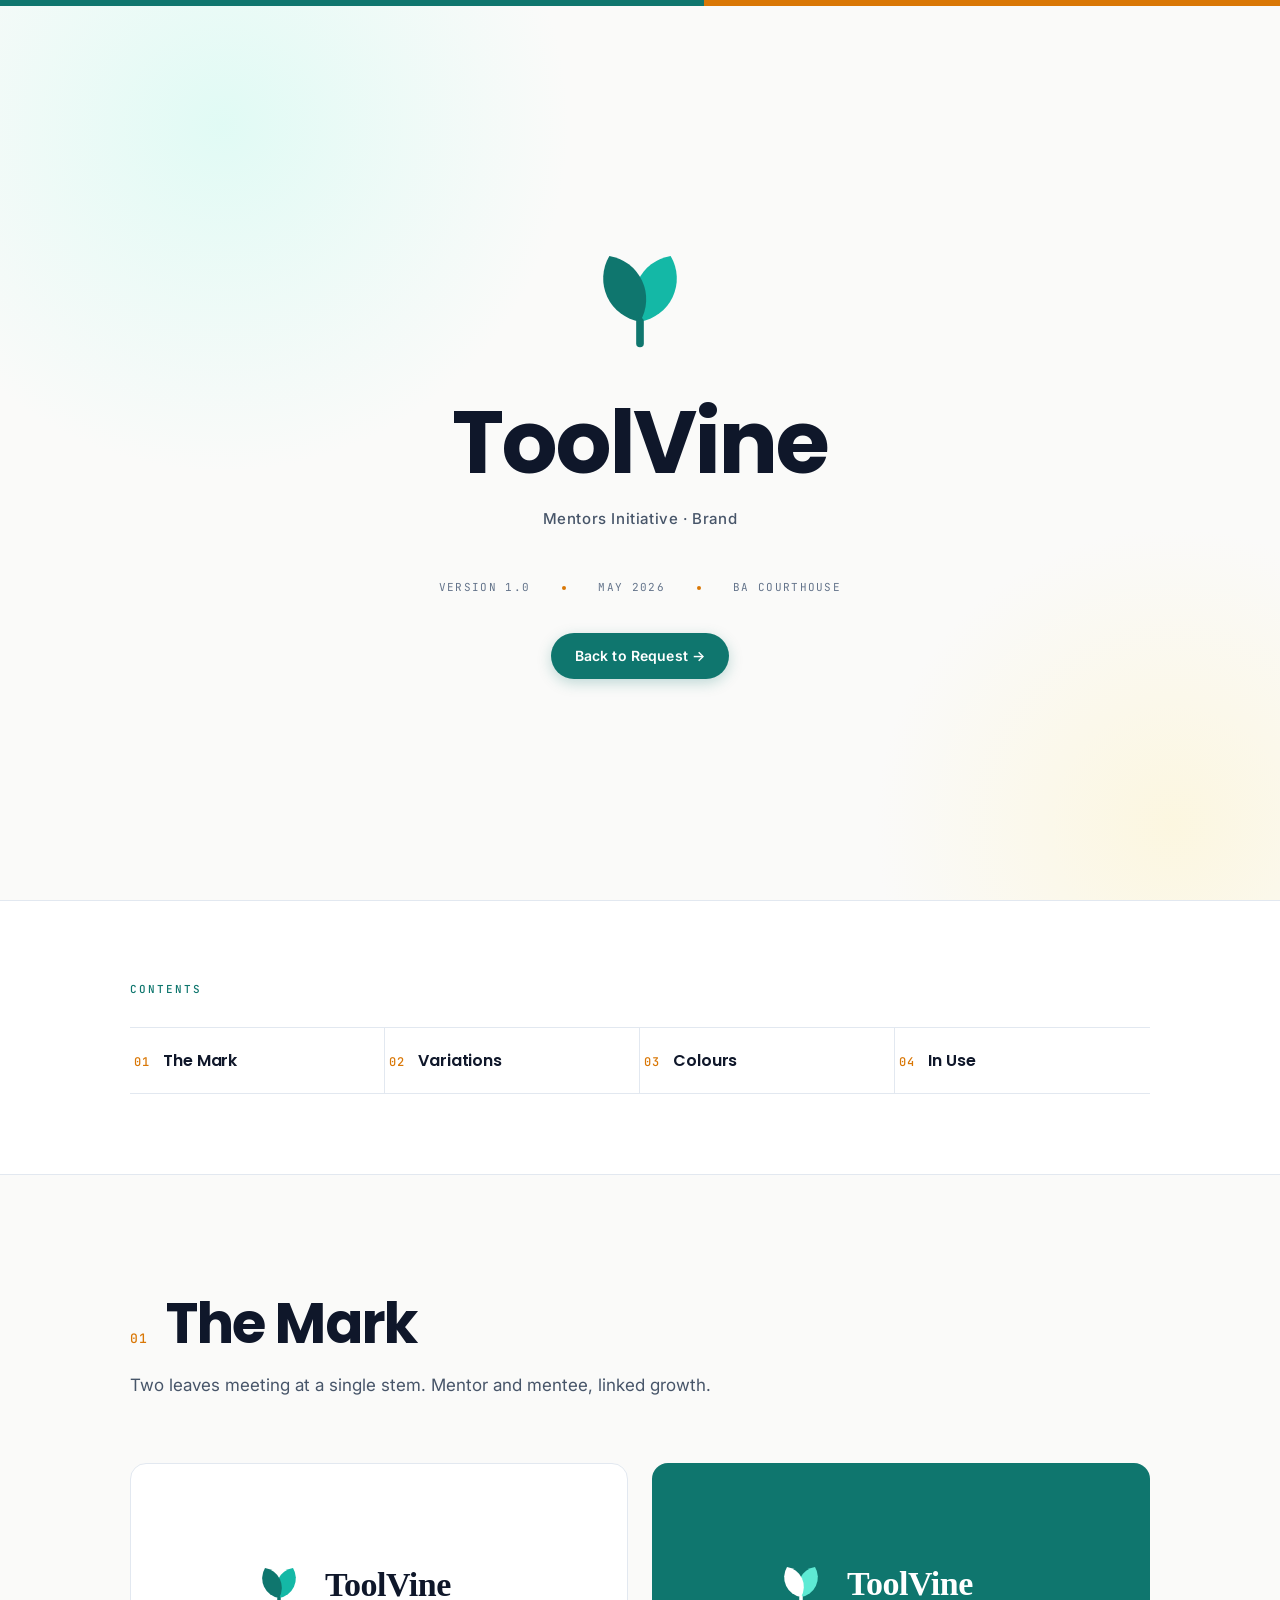
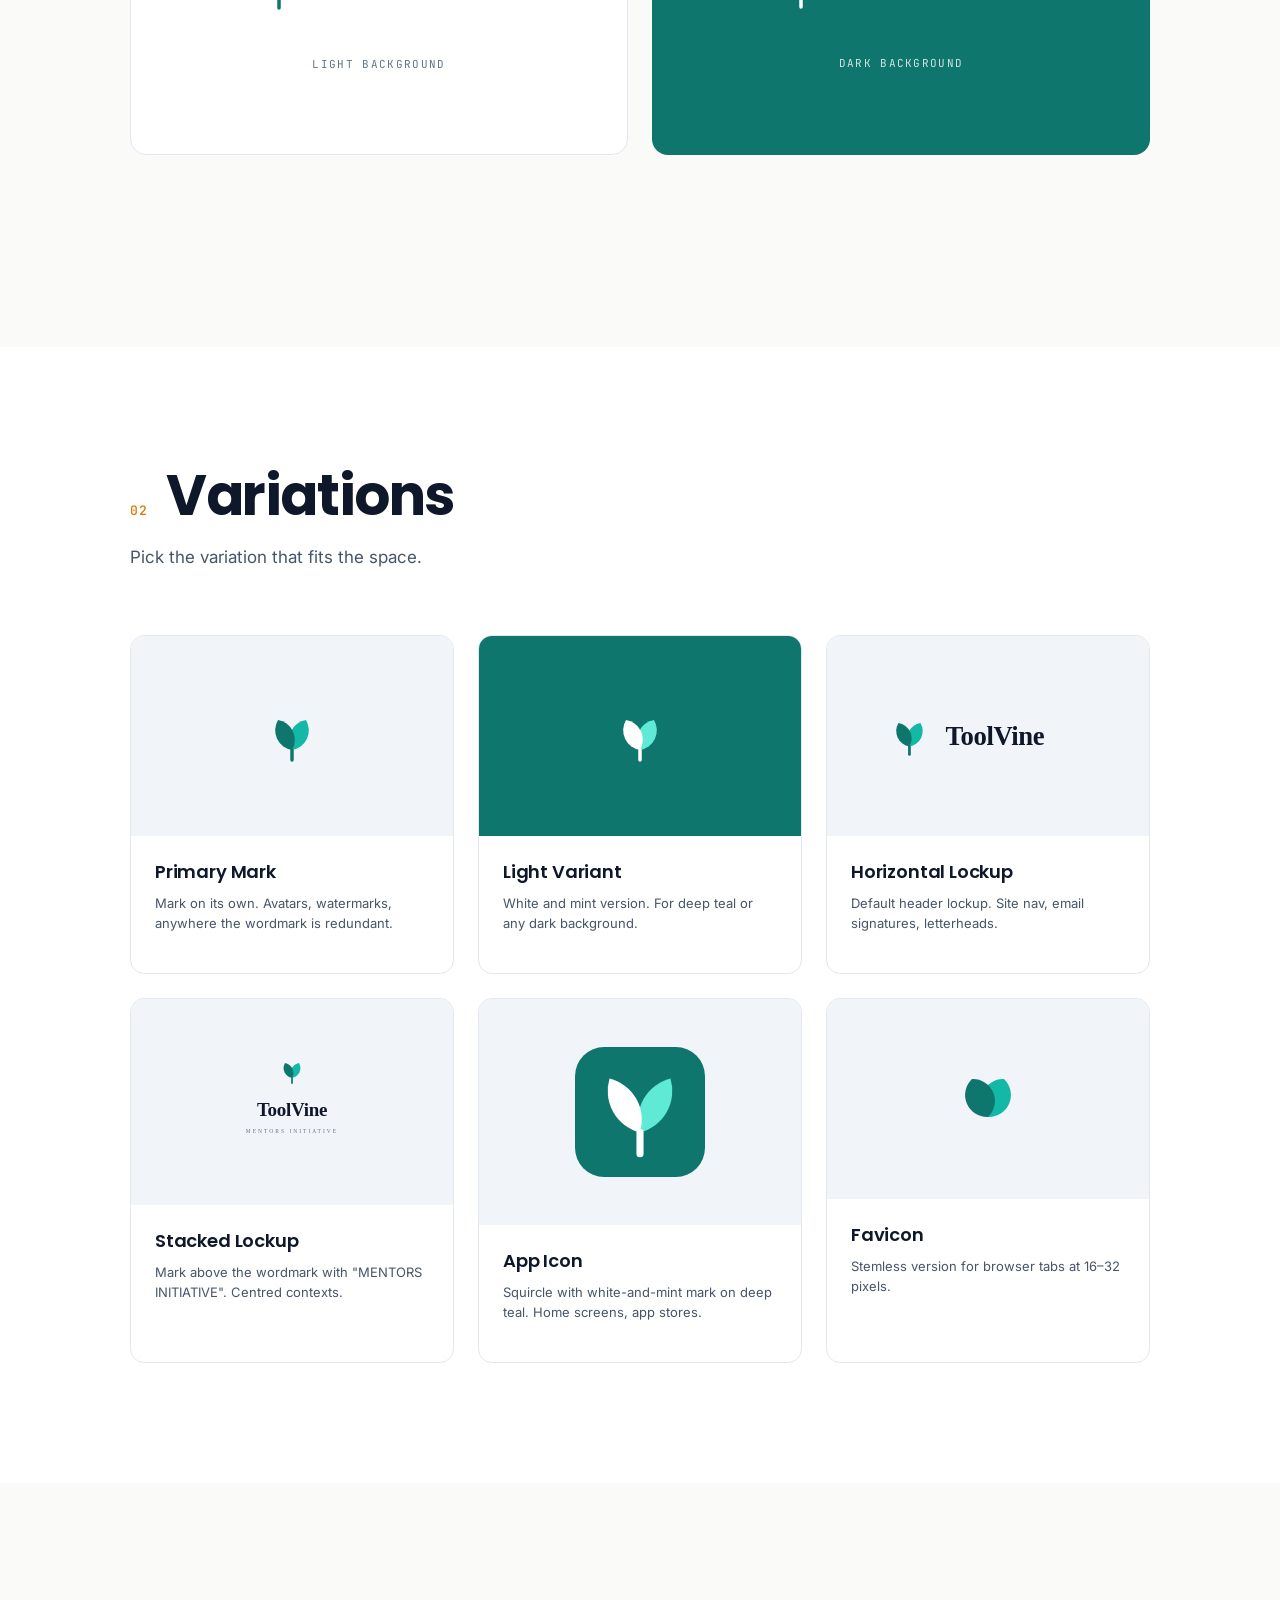
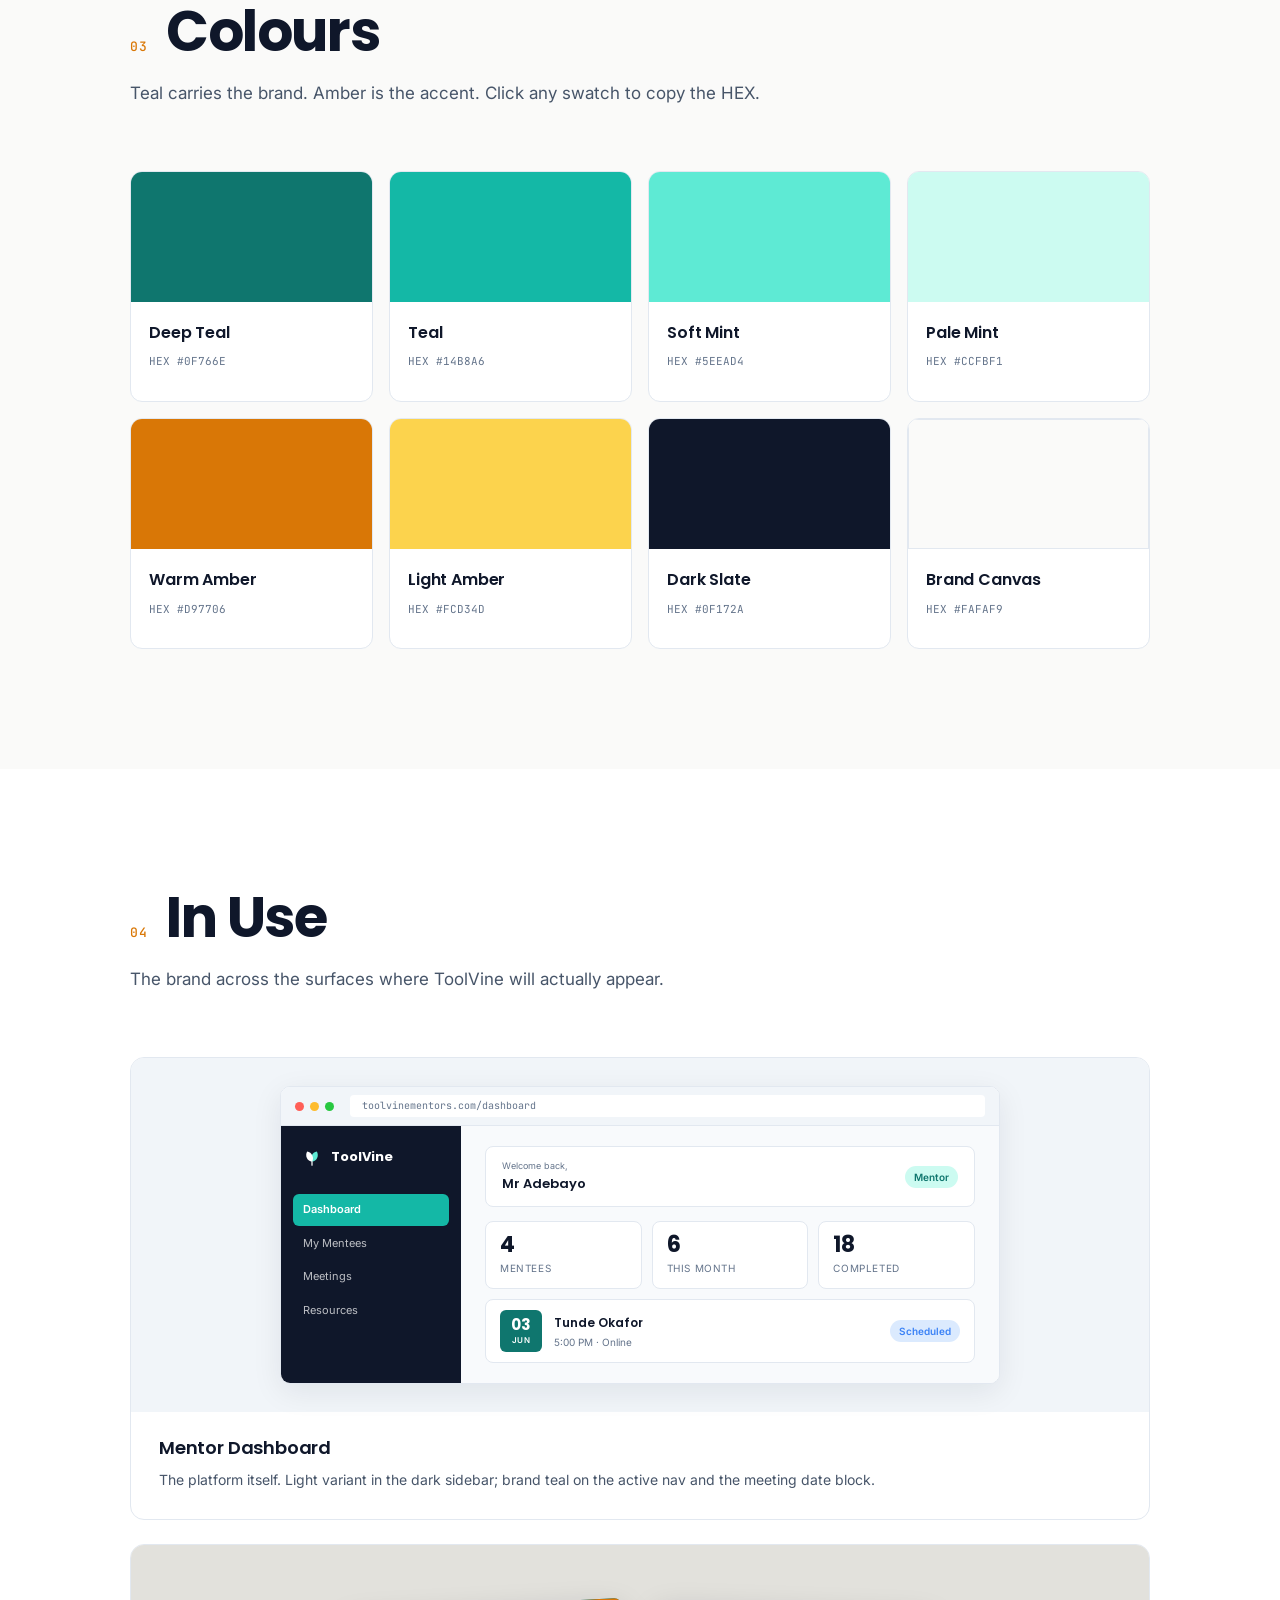
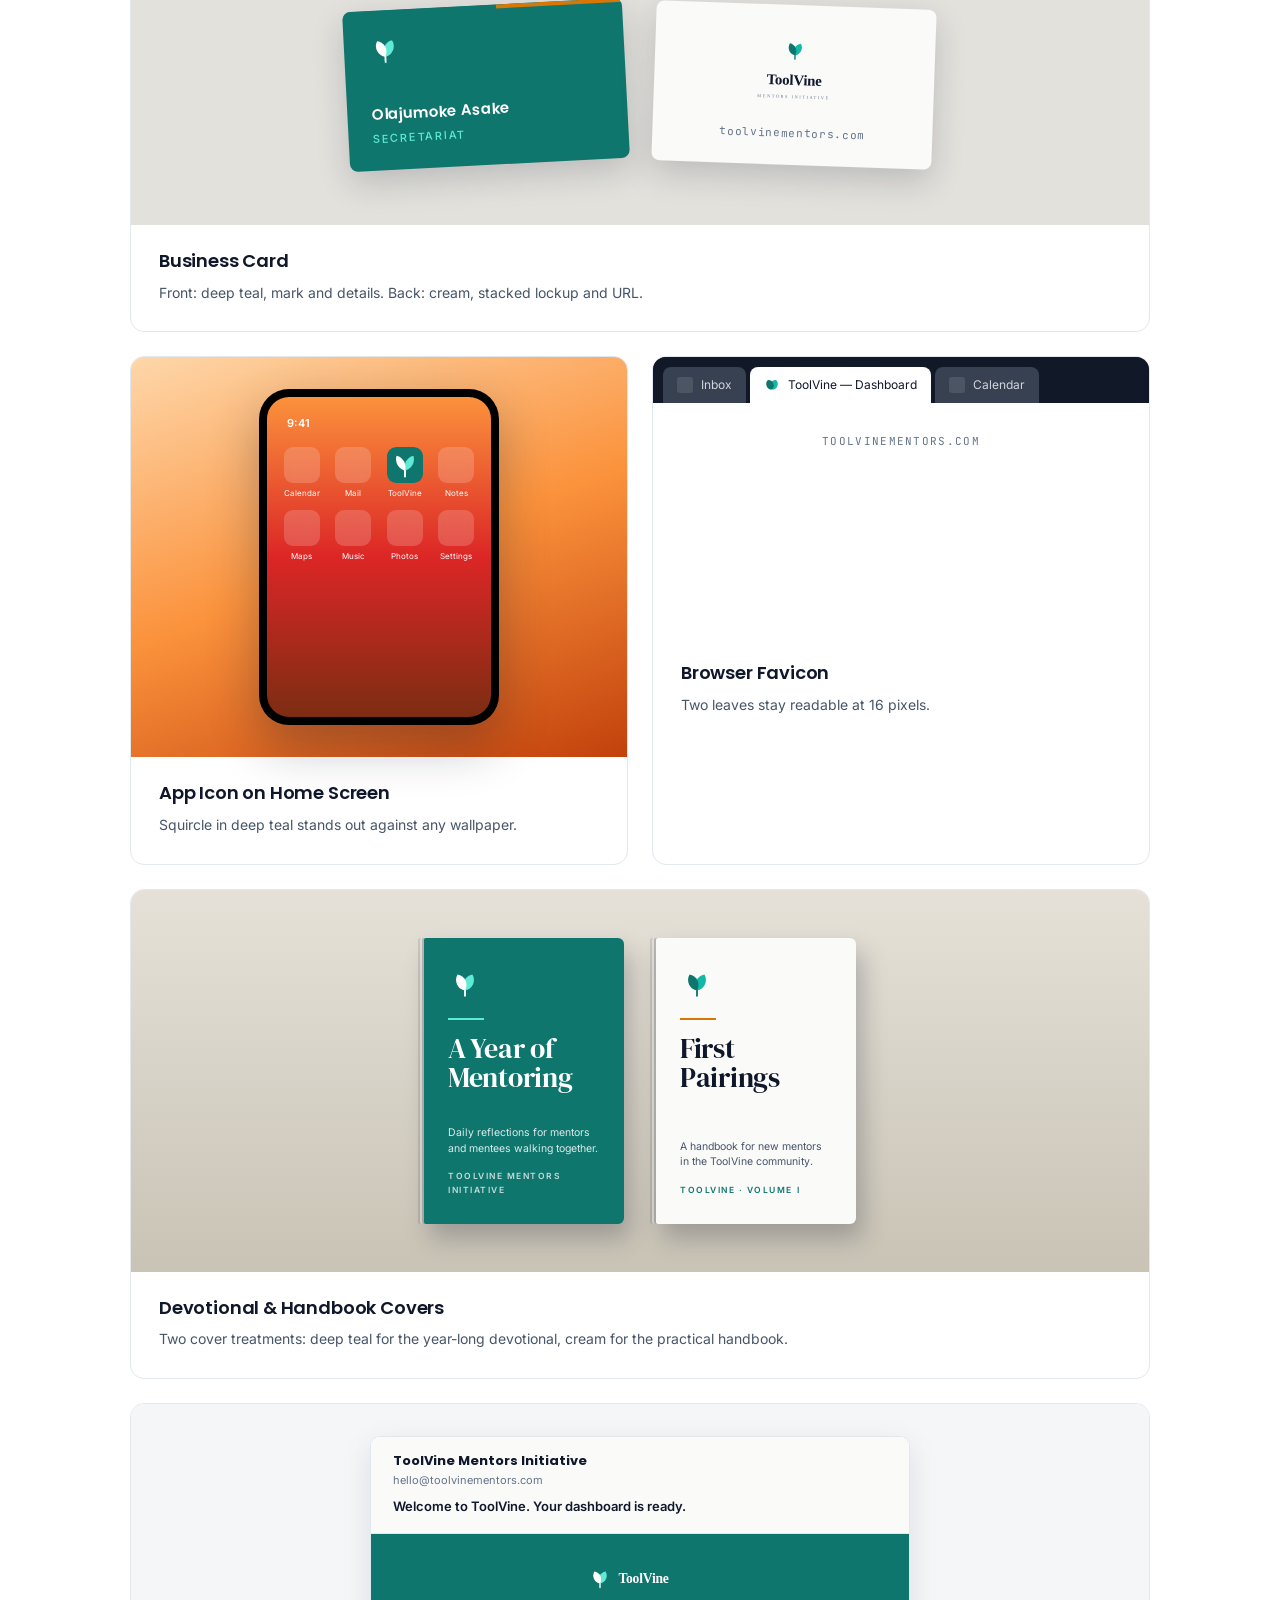
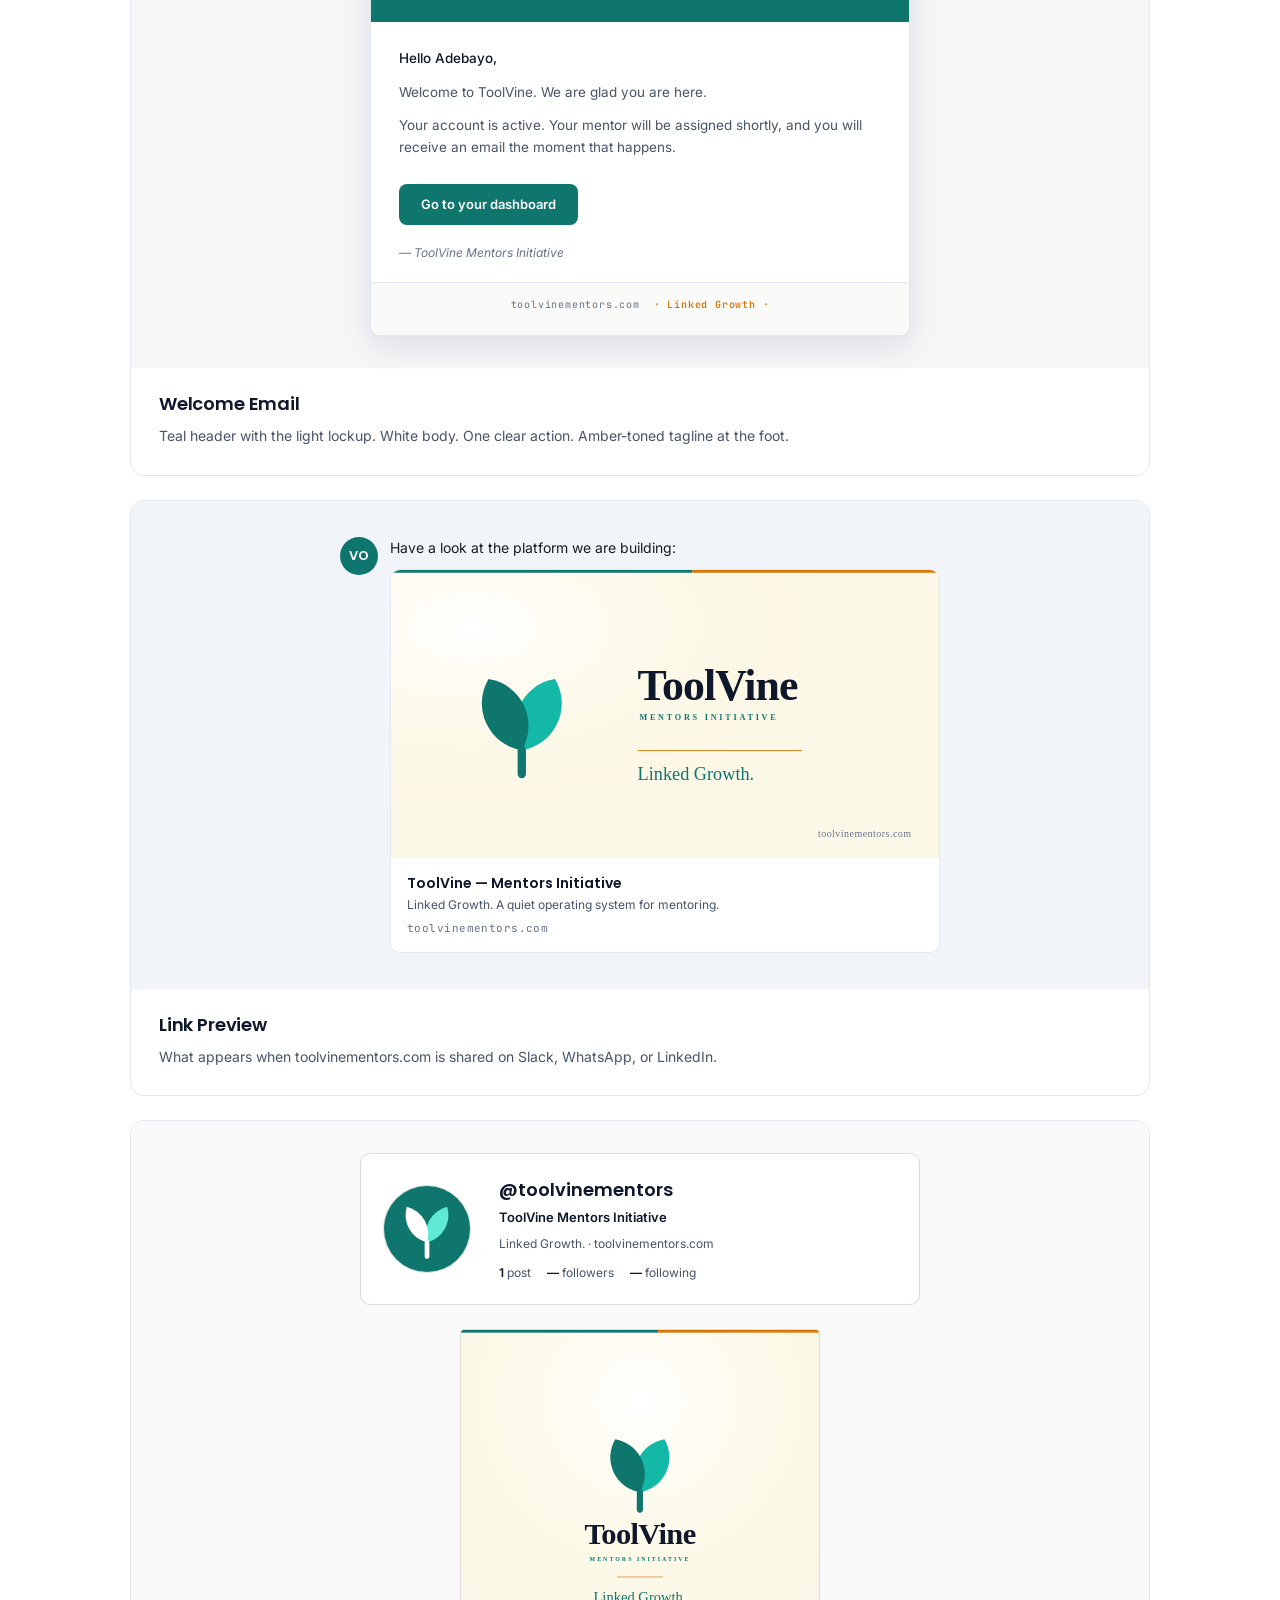
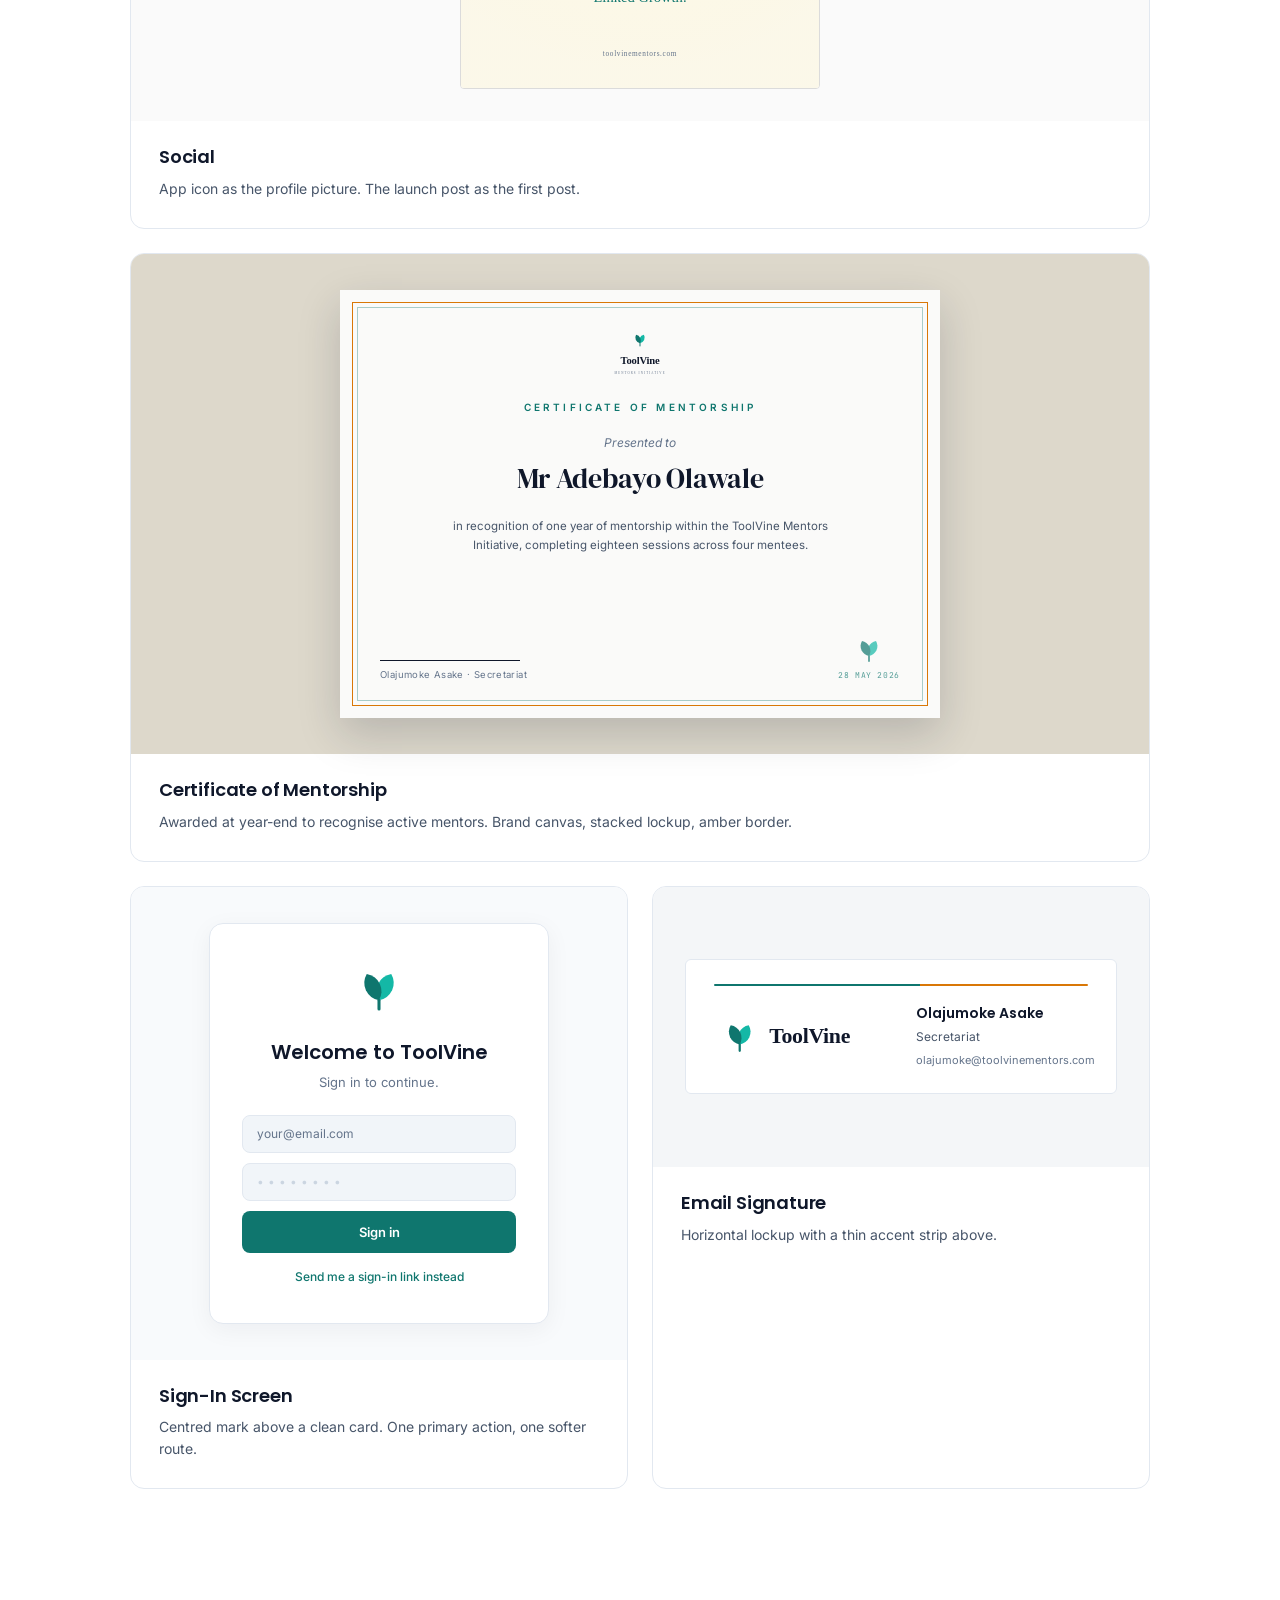
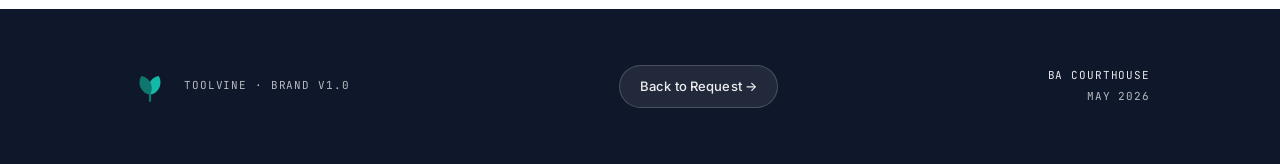
==== index.html @ 3c2605c3 "Add files via upload" ====
<!DOCTYPE html>
<html lang="en">
<head>
  <meta charset="UTF-8">
  <meta name="viewport" content="width=device-width, initial-scale=1.0">
  <title>ToolVine Mentors Initiative · Brand</title>
  <link rel="icon" type="image/svg+xml" href="images/favicon.svg">
  <link rel="stylesheet" href="styles.css">
  <link rel="preconnect" href="https://fonts.googleapis.com">
  <link href="https://fonts.googleapis.com/css2?family=Poppins:wght@500;600;700&family=Inter:wght@400;500;600;700&family=JetBrains+Mono:wght@400;500&family=DM+Serif+Display&display=swap" rel="stylesheet">
</head>
<body>

  <!-- COVER -->
  <section class="cover">
    <div class="cover-accent-bar">
      <span class="bar-teal"></span>
      <span class="bar-amber"></span>
    </div>
    <div class="cover-inner">
      <img src="images/logomark.svg" alt="ToolVine" class="cover-mark">
      <h1>ToolVine</h1>
      <p class="cover-sub">Mentors Initiative · Brand</p>
      <div class="cover-meta">
        <span>Version 1.0</span>
        <span>May 2026</span>
        <span>BA CourtHouse</span>
      </div>
      <a href="/begin" class="cover-cta">Back to Request &rarr;</a>
    </div>
  </section>


  <!-- TOC -->
  <section class="toc">
    <div class="container">
      <p class="section-label">Contents</p>
      <div class="toc-grid">
        <a href="#mark" class="toc-item">
          <span class="toc-num">01</span>
          <span class="toc-title">The Mark</span>
        </a>
        <a href="#variations" class="toc-item">
          <span class="toc-num">02</span>
          <span class="toc-title">Variations</span>
        </a>
        <a href="#colors" class="toc-item">
          <span class="toc-num">03</span>
          <span class="toc-title">Colours</span>
        </a>
        <a href="#in-use" class="toc-item">
          <span class="toc-num">04</span>
          <span class="toc-title">In Use</span>
        </a>
      </div>
    </div>
  </section>


  <!-- 01 THE MARK -->
  <section id="mark" class="section">
    <div class="container">
      <div class="section-header">
        <span class="section-num">01</span>
        <h2>The Mark</h2>
      </div>
      <p class="section-intro">Two leaves meeting at a single stem. Mentor and mentee, linked growth.</p>

      <div class="logo-showcase">
        <div class="logo-card logo-card-light">
          <img src="images/logo-horizontal.svg" alt="ToolVine on light">
          <span class="logo-card-label">Light Background</span>
        </div>
        <div class="logo-card logo-card-dark">
          <img src="images/logo-horizontal-light.svg" alt="ToolVine on dark">
          <span class="logo-card-label light-text">Dark Background</span>
        </div>
      </div>
    </div>
  </section>


  <!-- 02 VARIATIONS -->
  <section id="variations" class="section section-alt">
    <div class="container">
      <div class="section-header">
        <span class="section-num">02</span>
        <h2>Variations</h2>
      </div>
      <p class="section-intro">Pick the variation that fits the space.</p>

      <div class="variations-grid">
        <div class="variation-card">
          <div class="variation-preview"><img src="images/logomark.svg" alt="Primary mark"></div>
          <div class="variation-info">
            <h3>Primary Mark</h3>
            <p>Mark on its own. Avatars, watermarks, anywhere the wordmark is redundant.</p>
          </div>
        </div>
        <div class="variation-card">
          <div class="variation-preview preview-dark"><img src="images/logomark-light.svg" alt="Light variant"></div>
          <div class="variation-info">
            <h3>Light Variant</h3>
            <p>White and mint version. For deep teal or any dark background.</p>
          </div>
        </div>
        <div class="variation-card">
          <div class="variation-preview preview-wide"><img src="images/logo-horizontal.svg" alt="Horizontal"></div>
          <div class="variation-info">
            <h3>Horizontal Lockup</h3>
            <p>Default header lockup. Site nav, email signatures, letterheads.</p>
          </div>
        </div>
        <div class="variation-card">
          <div class="variation-preview"><img src="images/logo-stacked.svg" alt="Stacked"></div>
          <div class="variation-info">
            <h3>Stacked Lockup</h3>
            <p>Mark above the wordmark with "MENTORS INITIATIVE". Centred contexts.</p>
          </div>
        </div>
        <div class="variation-card">
          <div class="variation-preview preview-square"><img src="images/app-icon-1024.svg" alt="App icon"></div>
          <div class="variation-info">
            <h3>App Icon</h3>
            <p>Squircle with white-and-mint mark on deep teal. Home screens, app stores.</p>
          </div>
        </div>
        <div class="variation-card">
          <div class="variation-preview preview-small"><img src="images/favicon.svg" alt="Favicon"></div>
          <div class="variation-info">
            <h3>Favicon</h3>
            <p>Stemless version for browser tabs at 16–32 pixels.</p>
          </div>
        </div>
      </div>
    </div>
  </section>


  <!-- 03 COLOURS -->
  <section id="colors" class="section">
    <div class="container">
      <div class="section-header">
        <span class="section-num">03</span>
        <h2>Colours</h2>
      </div>
      <p class="section-intro">Teal carries the brand. Amber is the accent. Click any swatch to copy the HEX.</p>

      <div class="palette-row">
        <div class="swatch-card">
          <div class="swatch" style="background: #0F766E;"></div>
          <div class="swatch-info"><h4>Deep Teal</h4><div class="swatch-codes"><span>HEX #0F766E</span></div></div>
        </div>
        <div class="swatch-card">
          <div class="swatch" style="background: #14B8A6;"></div>
          <div class="swatch-info"><h4>Teal</h4><div class="swatch-codes"><span>HEX #14B8A6</span></div></div>
        </div>
        <div class="swatch-card">
          <div class="swatch" style="background: #5EEAD4;"></div>
          <div class="swatch-info"><h4>Soft Mint</h4><div class="swatch-codes"><span>HEX #5EEAD4</span></div></div>
        </div>
        <div class="swatch-card">
          <div class="swatch" style="background: #CCFBF1;"></div>
          <div class="swatch-info"><h4>Pale Mint</h4><div class="swatch-codes"><span>HEX #CCFBF1</span></div></div>
        </div>
        <div class="swatch-card">
          <div class="swatch" style="background: #D97706;"></div>
          <div class="swatch-info"><h4>Warm Amber</h4><div class="swatch-codes"><span>HEX #D97706</span></div></div>
        </div>
        <div class="swatch-card">
          <div class="swatch" style="background: #FCD34D;"></div>
          <div class="swatch-info"><h4>Light Amber</h4><div class="swatch-codes"><span>HEX #FCD34D</span></div></div>
        </div>
        <div class="swatch-card">
          <div class="swatch" style="background: #0F172A;"></div>
          <div class="swatch-info"><h4>Dark Slate</h4><div class="swatch-codes"><span>HEX #0F172A</span></div></div>
        </div>
        <div class="swatch-card">
          <div class="swatch" style="background: #FAFAF9; border: 1px solid #E2E8F0;"></div>
          <div class="swatch-info"><h4>Brand Canvas</h4><div class="swatch-codes"><span>HEX #FAFAF9</span></div></div>
        </div>
      </div>
    </div>
  </section>


  <!-- 04 IN USE -->
  <section id="in-use" class="section section-alt">
    <div class="container">
      <div class="section-header">
        <span class="section-num">04</span>
        <h2>In Use</h2>
      </div>
      <p class="section-intro">The brand across the surfaces where ToolVine will actually appear.</p>

      <div class="app-grid">

        <!-- Mentor Dashboard -->
        <div class="app-card app-card-wide">
          <div class="app-mockup mockup-dashboard">
            <div class="dash-window">
              <div class="dash-chrome">
                <span class="chrome-dot" style="background:#FF5F57"></span>
                <span class="chrome-dot" style="background:#FEBC2E"></span>
                <span class="chrome-dot" style="background:#28C840"></span>
                <span class="chrome-url">toolvinementors.com/dashboard</span>
              </div>
              <div class="dash-body">
                <aside class="dash-side">
                  <div class="dash-side-logo">
                    <img src="images/logomark-light.svg" alt="">
                    <span>ToolVine</span>
                  </div>
                  <div class="dash-nav">
                    <span class="dash-nav-item active">Dashboard</span>
                    <span class="dash-nav-item">My Mentees</span>
                    <span class="dash-nav-item">Meetings</span>
                    <span class="dash-nav-item">Resources</span>
                  </div>
                </aside>
                <main class="dash-main">
                  <div class="dash-top">
                    <div>
                      <span class="dash-greet">Welcome back,</span>
                      <span class="dash-name">Mr Adebayo</span>
                    </div>
                    <span class="dash-pill">Mentor</span>
                  </div>
                  <div class="dash-stats">
                    <div class="dash-stat"><span class="dash-stat-num">4</span><span class="dash-stat-lbl">Mentees</span></div>
                    <div class="dash-stat"><span class="dash-stat-num">6</span><span class="dash-stat-lbl">This Month</span></div>
                    <div class="dash-stat"><span class="dash-stat-num">18</span><span class="dash-stat-lbl">Completed</span></div>
                  </div>
                  <div class="dash-row">
                    <div class="dash-meeting">
                      <div class="dash-meeting-date"><strong>03</strong><span>JUN</span></div>
                      <div class="dash-meeting-info">
                        <span class="dash-meeting-name">Tunde Okafor</span>
                        <span class="dash-meeting-meta">5:00 PM · Online</span>
                      </div>
                      <span class="dash-meeting-pill">Scheduled</span>
                    </div>
                  </div>
                </main>
              </div>
            </div>
          </div>
          <div class="app-info">
            <h3>Mentor Dashboard</h3>
            <p>The platform itself. Light variant in the dark sidebar; brand teal on the active nav and the meeting date block.</p>
          </div>
        </div>

        <!-- Business Card -->
        <div class="app-card app-card-wide">
          <div class="app-mockup mockup-card">
            <div class="biz-card biz-card-front">
              <div class="biz-card-accent"></div>
              <img src="images/logomark-light.svg" alt="" class="biz-card-mark">
              <div class="biz-card-bottom">
                <p class="biz-card-name">Olajumoke Asake</p>
                <p class="biz-card-role">Secretariat</p>
              </div>
            </div>
            <div class="biz-card biz-card-back">
              <img src="images/logo-stacked.svg" alt="" class="biz-card-back-logo">
              <p class="biz-card-back-url">toolvinementors.com</p>
            </div>
          </div>
          <div class="app-info">
            <h3>Business Card</h3>
            <p>Front: deep teal, mark and details. Back: cream, stacked lockup and URL.</p>
          </div>
        </div>

        <!-- App Icon on Phone -->
        <div class="app-card">
          <div class="app-mockup mockup-phone">
            <div class="phone-frame">
              <div class="phone-screen">
                <div class="phone-status">9:41</div>
                <div class="phone-icons">
                  <div class="phone-app"><span class="phone-app-icon"></span><span class="phone-app-name">Calendar</span></div>
                  <div class="phone-app"><span class="phone-app-icon"></span><span class="phone-app-name">Mail</span></div>
                  <div class="phone-app"><img src="images/app-icon-1024.svg" alt="" class="phone-real-icon"><span class="phone-app-name">ToolVine</span></div>
                  <div class="phone-app"><span class="phone-app-icon"></span><span class="phone-app-name">Notes</span></div>
                  <div class="phone-app"><span class="phone-app-icon"></span><span class="phone-app-name">Maps</span></div>
                  <div class="phone-app"><span class="phone-app-icon"></span><span class="phone-app-name">Music</span></div>
                  <div class="phone-app"><span class="phone-app-icon"></span><span class="phone-app-name">Photos</span></div>
                  <div class="phone-app"><span class="phone-app-icon"></span><span class="phone-app-name">Settings</span></div>
                </div>
              </div>
            </div>
          </div>
          <div class="app-info">
            <h3>App Icon on Home Screen</h3>
            <p>Squircle in deep teal stands out against any wallpaper.</p>
          </div>
        </div>

        <!-- Browser Favicon -->
        <div class="app-card">
          <div class="app-mockup mockup-tabs">
            <div class="tabs-bar">
              <div class="tab tab-inactive"><span class="tab-fav-placeholder"></span><span>Inbox</span></div>
              <div class="tab tab-active"><img src="images/favicon.svg" alt="" class="tab-fav"><span>ToolVine — Dashboard</span></div>
              <div class="tab tab-inactive"><span class="tab-fav-placeholder"></span><span>Calendar</span></div>
            </div>
            <div class="tabs-body">toolvinementors.com</div>
          </div>
          <div class="app-info">
            <h3>Browser Favicon</h3>
            <p>Two leaves stay readable at 16 pixels.</p>
          </div>
        </div>

        <!-- Book / Devotional Cover -->
        <div class="app-card app-card-wide">
          <div class="app-mockup mockup-books">
            <div class="book-cover book-teal">
              <img src="images/logomark-light.svg" alt="" class="book-mark">
              <div class="book-divider"></div>
              <p class="book-title">A Year of<br>Mentoring</p>
              <p class="book-subtitle">Daily reflections for mentors<br>and mentees walking together.</p>
              <p class="book-author">TOOLVINE MENTORS INITIATIVE</p>
            </div>
            <div class="book-cover book-cream">
              <img src="images/logomark.svg" alt="" class="book-mark">
              <div class="book-divider book-divider-amber"></div>
              <p class="book-title book-title-dark">First<br>Pairings</p>
              <p class="book-subtitle book-subtitle-dark">A handbook for new mentors<br>in the ToolVine community.</p>
              <p class="book-author book-author-dark">TOOLVINE · VOLUME I</p>
            </div>
          </div>
          <div class="app-info">
            <h3>Devotional &amp; Handbook Covers</h3>
            <p>Two cover treatments: deep teal for the year-long devotional, cream for the practical handbook.</p>
          </div>
        </div>

        <!-- Welcome Email -->
        <div class="app-card app-card-wide">
          <div class="app-mockup mockup-welcome">
            <div class="welcome-window">
              <div class="welcome-meta">
                <div class="welcome-from">
                  <strong>ToolVine Mentors Initiative</strong>
                  <span>hello@toolvinementors.com</span>
                </div>
                <span class="welcome-subject">Welcome to ToolVine. Your dashboard is ready.</span>
              </div>
              <div class="welcome-body">
                <div class="welcome-header">
                  <img src="images/logo-horizontal-light.svg" alt="">
                </div>
                <div class="welcome-content">
                  <p class="welcome-greet">Hello Adebayo,</p>
                  <p>Welcome to ToolVine. We are glad you are here.</p>
                  <p>Your account is active. Your mentor will be assigned shortly, and you will receive an email the moment that happens.</p>
                  <a href="#" class="welcome-btn">Go to your dashboard</a>
                  <p class="welcome-sign">— ToolVine Mentors Initiative</p>
                </div>
                <div class="welcome-footer">
                  <span>toolvinementors.com</span>
                  <span>· Linked Growth ·</span>
                </div>
              </div>
            </div>
          </div>
          <div class="app-info">
            <h3>Welcome Email</h3>
            <p>Teal header with the light lockup. White body. One clear action. Amber-toned tagline at the foot.</p>
          </div>
        </div>

        <!-- OG Link Preview -->
        <div class="app-card app-card-wide">
          <div class="app-mockup mockup-share">
            <div class="share-msg">
              <div class="share-avatar">VO</div>
              <div class="share-bubble">
                <p class="share-text">Have a look at the platform we are building:</p>
                <a class="share-card" href="#" onclick="return false;">
                  <img src="images/og-card-1200x630.svg" alt="OG card preview">
                  <div class="share-card-meta">
                    <p class="share-card-title">ToolVine — Mentors Initiative</p>
                    <p class="share-card-desc">Linked Growth. A quiet operating system for mentoring.</p>
                    <p class="share-card-url">toolvinementors.com</p>
                  </div>
                </a>
              </div>
            </div>
          </div>
          <div class="app-info">
            <h3>Link Preview</h3>
            <p>What appears when toolvinementors.com is shared on Slack, WhatsApp, or LinkedIn.</p>
          </div>
        </div>

        <!-- Instagram Profile + Post -->
        <div class="app-card app-card-wide">
          <div class="app-mockup mockup-ig">
            <div class="ig-profile">
              <img src="images/app-icon-1024.svg" alt="" class="ig-avatar">
              <div class="ig-profile-info">
                <p class="ig-handle">@toolvinementors</p>
                <p class="ig-name">ToolVine Mentors Initiative</p>
                <p class="ig-bio">Linked Growth. · toolvinementors.com</p>
                <div class="ig-stats">
                  <span><strong>1</strong> post</span>
                  <span><strong>—</strong> followers</span>
                  <span><strong>—</strong> following</span>
                </div>
              </div>
            </div>
            <div class="ig-post">
              <img src="images/ig-post-1080.svg" alt="IG launch post">
            </div>
          </div>
          <div class="app-info">
            <h3>Social</h3>
            <p>App icon as the profile picture. The launch post as the first post.</p>
          </div>
        </div>

        <!-- Certificate of Recognition -->
        <div class="app-card app-card-wide">
          <div class="app-mockup mockup-cert">
            <div class="cert">
              <div class="cert-border"></div>
              <img src="images/logo-stacked.svg" alt="" class="cert-logo">
              <p class="cert-eyebrow">CERTIFICATE OF MENTORSHIP</p>
              <p class="cert-presented">Presented to</p>
              <p class="cert-name">Mr Adebayo Olawale</p>
              <p class="cert-body">in recognition of one year of mentorship within the ToolVine Mentors Initiative, completing eighteen sessions across four mentees.</p>
              <div class="cert-footer">
                <div class="cert-sig">
                  <div class="cert-sig-line"></div>
                  <span>Olajumoke Asake · Secretariat</span>
                </div>
                <div class="cert-stamp">
                  <img src="images/logomark.svg" alt="">
                  <span>28 MAY 2026</span>
                </div>
              </div>
            </div>
          </div>
          <div class="app-info">
            <h3>Certificate of Mentorship</h3>
            <p>Awarded at year-end to recognise active mentors. Brand canvas, stacked lockup, amber border.</p>
          </div>
        </div>

        <!-- Sign-in Screen -->
        <div class="app-card">
          <div class="app-mockup mockup-signin">
            <div class="signin-card">
              <img src="images/logomark.svg" alt="" class="signin-mark">
              <h4 class="signin-title">Welcome to ToolVine</h4>
              <p class="signin-sub">Sign in to continue.</p>
              <div class="signin-input">your@email.com</div>
              <div class="signin-input signin-input-empty"></div>
              <div class="signin-btn">Sign in</div>
              <p class="signin-link">Send me a sign-in link instead</p>
            </div>
          </div>
          <div class="app-info">
            <h3>Sign-In Screen</h3>
            <p>Centred mark above a clean card. One primary action, one softer route.</p>
          </div>
        </div>

        <!-- Email Signature -->
        <div class="app-card">
          <div class="app-mockup mockup-email">
            <div class="email-sig">
              <div class="email-divider"></div>
              <div class="email-sig-content">
                <img src="images/logo-horizontal.svg" alt="" class="email-logo">
                <div class="email-details">
                  <span class="email-name">Olajumoke Asake</span>
                  <span class="email-role">Secretariat</span>
                  <span class="email-contact">olajumoke@toolvinementors.com</span>
                </div>
              </div>
            </div>
          </div>
          <div class="app-info">
            <h3>Email Signature</h3>
            <p>Horizontal lockup with a thin accent strip above.</p>
          </div>
        </div>

      </div>
    </div>
  </section>


  <!-- FOOTER -->
  <footer class="footer">
    <div class="container footer-inner">
      <div class="footer-left">
        <img src="images/logomark.svg" alt="ToolVine" class="footer-mark">
        <p>ToolVine · Brand v1.0</p>
      </div>
      <a href="/begin" class="footer-cta">Back to Request &rarr;</a>
      <div class="footer-right">
        <p>BA CourtHouse</p>
        <p>May 2026</p>
      </div>
    </div>
  </footer>

  <script src="script.js"></script>
</body>
</html>
---- styles.css ----
/* ========================================
   TOOLVINE MENTORS INITIATIVE
   Brand Guidelines · Stylesheet
   Prepared by BA CourtHouse
   ======================================== */

*, *::before, *::after {
  margin: 0; padding: 0; box-sizing: border-box;
}

:root {
  /* Teal */
  --tv-deep:        #0F766E;
  --tv-teal:        #14B8A6;
  --tv-mint:        #5EEAD4;
  --tv-pale:        #CCFBF1;
  /* Amber */
  --tv-amber:       #D97706;
  --tv-amber-light: #FCD34D;
  --tv-amber-soft:  #FEF3C7;
  /* Canvases */
  --tv-app:         #F8FAFC;
  --tv-brand:       #FAFAF9;
  /* Neutrals */
  --tv-slate:       #0F172A;
  --tv-slate-2:     #1E293B;
  --tv-text:        #1A1A1A;
  --tv-text-2:      #475569;
  --tv-text-3:      #64748B;
  --tv-border:      #E2E8F0;
  --tv-border-2:    #CBD5E1;
  --tv-surface:     #FFFFFF;
  --tv-inner:       #F1F5F9;
}

html { scroll-behavior: smooth; }

body {
  font-family: 'Inter', system-ui, -apple-system, sans-serif;
  font-weight: 400;
  color: var(--tv-text);
  background: var(--tv-brand);
  line-height: 1.6;
  -webkit-font-smoothing: antialiased;
}

img { max-width: 100%; height: auto; display: block; }
a { text-decoration: none; color: inherit; }

.container {
  max-width: 1100px;
  margin: 0 auto;
  padding: 0 40px;
}


/* ========================================
   COVER
   ======================================== */

.cover {
  min-height: 100vh;
  display: flex;
  align-items: center;
  justify-content: center;
  background: var(--tv-brand);
  position: relative;
  overflow: hidden;
}

.cover::before {
  content: '';
  position: absolute;
  top: -25%; left: -10%;
  width: 700px; height: 700px;
  border-radius: 50%;
  background: radial-gradient(circle, var(--tv-pale) 0%, transparent 70%);
  opacity: 0.55;
  z-index: 0;
}

.cover::after {
  content: '';
  position: absolute;
  bottom: -25%; right: -15%;
  width: 600px; height: 600px;
  border-radius: 50%;
  background: radial-gradient(circle, var(--tv-amber-soft) 0%, transparent 70%);
  opacity: 0.5;
  z-index: 0;
}

.cover-accent-bar {
  position: absolute;
  top: 0; left: 0; right: 0;
  height: 6px;
  display: flex;
  z-index: 2;
}
.bar-teal  { flex: 0 0 55%; background: var(--tv-deep); }
.bar-amber { flex: 1; background: var(--tv-amber); }

.cover-inner {
  text-align: center;
  position: relative;
  z-index: 1;
  padding: 0 24px;
}

.cover-mark {
  width: 140px; height: 140px;
  margin: 0 auto 36px;
}

.cover h1 {
  font-family: 'Poppins', sans-serif;
  font-size: clamp(46px, 8vw, 88px);
  font-weight: 700;
  color: var(--tv-slate);
  letter-spacing: -0.025em;
  line-height: 1.05;
  margin-bottom: 18px;
}

.cover-sub {
  font-size: 15px;
  color: var(--tv-text-2);
  font-weight: 500;
  letter-spacing: 0.04em;
  margin-bottom: 48px;
}

.cover-meta {
  display: flex;
  gap: 32px;
  justify-content: center;
  font-family: 'JetBrains Mono', monospace;
  font-size: 11px;
  letter-spacing: 0.12em;
  text-transform: uppercase;
  color: var(--tv-text-3);
}
.cover-meta span:not(:last-child)::after {
  content: ''; display: inline-block;
  width: 4px; height: 4px;
  background: var(--tv-amber);
  border-radius: 50%;
  margin-left: 32px;
  vertical-align: middle;
}


/* ========================================
   TOC
   ======================================== */

.toc {
  background: var(--tv-surface);
  padding: 80px 0;
  border-top: 1px solid var(--tv-border);
  border-bottom: 1px solid var(--tv-border);
}

.section-label {
  font-family: 'JetBrains Mono', monospace;
  font-size: 11px;
  letter-spacing: 0.18em;
  text-transform: uppercase;
  color: var(--tv-deep);
  margin-bottom: 28px;
  font-weight: 500;
}

.toc-grid {
  display: grid;
  grid-template-columns: repeat(auto-fit, minmax(220px, 1fr));
  gap: 0;
  border-top: 1px solid var(--tv-border);
}
.toc-item {
  display: flex;
  align-items: baseline;
  gap: 14px;
  padding: 20px 4px;
  border-bottom: 1px solid var(--tv-border);
  border-right: 1px solid var(--tv-border);
  transition: background 0.2s;
}
.toc-item:hover { background: var(--tv-inner); }
.toc-item:nth-child(4n) { border-right: none; }

.toc-num {
  font-family: 'JetBrains Mono', monospace;
  font-size: 12px;
  color: var(--tv-amber);
  font-weight: 500;
  letter-spacing: 0.06em;
}
.toc-title {
  font-family: 'Poppins', sans-serif;
  font-size: 16px;
  font-weight: 600;
  color: var(--tv-slate);
  letter-spacing: -0.01em;
}


/* ========================================
   SECTIONS
   ======================================== */

.section {
  padding: 120px 0;
  background: var(--tv-brand);
}
.section-alt { background: var(--tv-surface); }

.section-header {
  display: flex;
  align-items: baseline;
  gap: 18px;
  margin-bottom: 18px;
}
.section-num {
  font-family: 'JetBrains Mono', monospace;
  font-size: 13px;
  color: var(--tv-amber);
  font-weight: 500;
  letter-spacing: 0.08em;
}
.section h2 {
  font-family: 'Poppins', sans-serif;
  font-size: clamp(36px, 5vw, 56px);
  font-weight: 700;
  color: var(--tv-slate);
  letter-spacing: -0.025em;
  line-height: 1.05;
}

.section-intro {
  font-size: 17px;
  color: var(--tv-text-2);
  max-width: 720px;
  margin-bottom: 64px;
  line-height: 1.6;
}


/* ========================================
   01 STORY
   ======================================== */

.story-grid {
  display: grid;
  grid-template-columns: 1.6fr 1fr;
  gap: 80px;
}
.story-text p { margin-bottom: 18px; color: var(--tv-text-2); }
.story-lead {
  font-size: 21px !important;
  color: var(--tv-slate) !important;
  font-weight: 500;
  line-height: 1.5;
  margin-bottom: 24px !important;
}
.story-values {
  display: flex;
  flex-direction: column;
  gap: 28px;
  padding: 36px 32px;
  background: var(--tv-pale);
  border-radius: 16px;
  align-self: start;
}
.value-item {
  padding-bottom: 22px;
  border-bottom: 1px solid rgba(15,118,110,0.15);
}
.value-item:last-child { border-bottom: none; padding-bottom: 0; }
.value-num {
  font-family: 'JetBrains Mono', monospace;
  font-size: 11px;
  color: var(--tv-deep);
  letter-spacing: 0.1em;
  font-weight: 500;
}
.value-item h3 {
  font-family: 'Poppins', sans-serif;
  font-size: 19px;
  font-weight: 600;
  color: var(--tv-slate);
  margin: 6px 0 4px;
  letter-spacing: -0.01em;
}
.value-item p { font-size: 14px; color: var(--tv-text-2); }


/* ========================================
   02 PRIMARY LOGO
   ======================================== */

.logo-showcase {
  display: grid;
  grid-template-columns: 1fr 1fr;
  gap: 24px;
  margin-bottom: 72px;
}
.logo-card {
  padding: 80px 48px;
  border-radius: 16px;
  display: flex;
  flex-direction: column;
  align-items: center;
  gap: 32px;
  position: relative;
}
.logo-card-light {
  background: var(--tv-surface);
  border: 1px solid var(--tv-border);
}
.logo-card-dark { background: var(--tv-deep); }
.logo-card img { max-width: 280px; height: auto; }
.logo-card-label {
  font-family: 'JetBrains Mono', monospace;
  font-size: 11px;
  letter-spacing: 0.12em;
  text-transform: uppercase;
  color: var(--tv-text-3);
}
.logo-card-label.light-text { color: rgba(255,255,255,0.8); }

.dl-btn {
  display: inline-flex; align-items: center; gap: 8px;
  padding: 10px 18px;
  background: var(--tv-deep);
  color: #fff;
  border-radius: 8px;
  font-size: 13px;
  font-weight: 500;
  transition: background 0.2s;
}
.dl-btn:hover { background: #0D655E; }
.dl-btn-dark { background: #fff; color: var(--tv-deep); }
.dl-btn-dark:hover { background: var(--tv-pale); }

.logo-anatomy h3 {
  font-family: 'Poppins', sans-serif;
  font-size: 24px;
  font-weight: 600;
  color: var(--tv-slate);
  margin-bottom: 28px;
  letter-spacing: -0.02em;
}
.anatomy-grid {
  display: grid;
  grid-template-columns: repeat(auto-fit, minmax(220px, 1fr));
  gap: 28px;
}
.anatomy-item {
  display: flex;
  gap: 16px;
  align-items: flex-start;
}
.anatomy-dot {
  flex-shrink: 0;
  width: 18px; height: 18px;
  border-radius: 50%;
  margin-top: 4px;
}
.anatomy-item p {
  font-size: 14px;
  color: var(--tv-text-2);
  line-height: 1.55;
}
.anatomy-item strong {
  color: var(--tv-slate);
  font-weight: 600;
}


/* ========================================
   03 LOGO VARIATIONS
   ======================================== */

.variations-grid {
  display: grid;
  grid-template-columns: repeat(auto-fit, minmax(280px, 1fr));
  gap: 24px;
}
.variation-card {
  background: var(--tv-surface);
  border: 1px solid var(--tv-border);
  border-radius: 14px;
  overflow: hidden;
  display: flex;
  flex-direction: column;
}
.variation-preview {
  background: var(--tv-inner);
  padding: 48px 32px;
  min-height: 200px;
  display: flex;
  align-items: center;
  justify-content: center;
}
.variation-preview img { max-width: 140px; max-height: 140px; }
.variation-preview.preview-wide img { max-width: 220px; }
.variation-preview.preview-dark { background: var(--tv-deep); }
.variation-preview.preview-square img { max-width: 130px; border-radius: 22px; }
.variation-preview.preview-small img { width: 64px; height: 64px; image-rendering: pixelated; }
.variation-info {
  padding: 22px 24px 26px;
}
.variation-info h3 {
  font-family: 'Poppins', sans-serif;
  font-size: 18px;
  font-weight: 600;
  color: var(--tv-slate);
  margin-bottom: 6px;
  letter-spacing: -0.01em;
}
.variation-info p {
  font-size: 13px;
  color: var(--tv-text-2);
  margin-bottom: 14px;
  line-height: 1.55;
}
.dl-btn-inline {
  display: inline-flex; align-items: center; gap: 6px;
  font-family: 'JetBrains Mono', monospace;
  font-size: 11px;
  color: var(--tv-deep);
  letter-spacing: 0.08em;
  text-transform: uppercase;
  font-weight: 500;
  padding: 5px 11px;
  border-radius: 6px;
  background: var(--tv-pale);
  transition: background 0.15s;
}
.dl-btn-inline:hover { background: var(--tv-mint); }


/* ========================================
   04 COLOUR PALETTE
   ======================================== */

.palette-group-title {
  font-family: 'Poppins', sans-serif;
  font-size: 20px;
  font-weight: 600;
  color: var(--tv-slate);
  margin: 56px 0 20px;
  letter-spacing: -0.01em;
}
.palette-group-title:first-of-type { margin-top: 0; }

.palette-row {
  display: grid;
  grid-template-columns: repeat(auto-fit, minmax(220px, 1fr));
  gap: 16px;
}
.swatch-card {
  background: var(--tv-surface);
  border: 1px solid var(--tv-border);
  border-radius: 12px;
  overflow: hidden;
  transition: transform 0.2s, box-shadow 0.2s;
}
.swatch-card:hover {
  transform: translateY(-2px);
  box-shadow: 0 8px 24px rgba(15,23,42,0.08);
}
.swatch {
  height: 130px;
  width: 100%;
}
.swatch-info {
  padding: 18px 18px 22px;
}
.swatch-info h4 {
  font-family: 'Poppins', sans-serif;
  font-size: 16px;
  font-weight: 600;
  color: var(--tv-slate);
  margin-bottom: 8px;
  letter-spacing: -0.01em;
}
.swatch-codes {
  display: flex;
  flex-direction: column;
  gap: 2px;
  font-family: 'JetBrains Mono', monospace;
  font-size: 11px;
  color: var(--tv-text-3);
  margin-bottom: 8px;
}
.swatch-use {
  font-size: 12px;
  color: var(--tv-text-2);
  line-height: 1.4;
}

/* Canvas comparison */
.canvas-row {
  display: grid;
  grid-template-columns: 1fr 1fr;
  gap: 16px;
  margin-bottom: 12px;
}
.canvas-card {
  background: var(--tv-surface);
  border: 1px solid var(--tv-border);
  border-radius: 14px;
  overflow: hidden;
}
.canvas-swatch {
  height: 180px;
  display: flex;
  align-items: center;
  justify-content: center;
}
.canvas-swatch img { width: 80px; height: 80px; }
.canvas-app { background: var(--tv-app); }
.canvas-brand { background: var(--tv-brand); }
.canvas-info { padding: 22px 24px 26px; }
.canvas-label {
  font-family: 'JetBrains Mono', monospace;
  font-size: 10px;
  letter-spacing: 0.1em;
  color: var(--tv-text-3);
  margin-bottom: 6px;
}
.canvas-info h4 {
  font-family: 'Poppins', sans-serif;
  font-size: 18px;
  font-weight: 600;
  color: var(--tv-slate);
  margin-bottom: 6px;
}
.canvas-info p {
  font-size: 14px;
  color: var(--tv-text-2);
  line-height: 1.55;
}


/* ========================================
   05 TYPOGRAPHY
   ======================================== */

.type-row {
  display: flex;
  flex-direction: column;
  gap: 32px;
}
.type-sample {
  background: var(--tv-surface);
  border: 1px solid var(--tv-border);
  border-radius: 14px;
  padding: 32px 36px;
}
.type-label {
  font-family: 'JetBrains Mono', monospace;
  font-size: 10px;
  letter-spacing: 0.14em;
  text-transform: uppercase;
  color: var(--tv-amber);
  font-weight: 500;
  margin-bottom: 18px;
}
.type-display {
  font-family: 'Poppins', sans-serif;
  font-size: clamp(38px, 6vw, 68px);
  font-weight: 700;
  letter-spacing: -0.02em;
  color: var(--tv-slate);
  line-height: 1;
}
.type-heading {
  font-family: 'Poppins', sans-serif;
  font-size: 30px;
  font-weight: 600;
  letter-spacing: -0.01em;
  color: var(--tv-slate);
  line-height: 1.1;
}
.type-body {
  font-family: 'Inter', sans-serif;
  font-size: 17px;
  color: var(--tv-text-2);
  line-height: 1.65;
  max-width: 600px;
}
.type-caps {
  font-family: 'Inter', sans-serif;
  font-size: 14px;
  font-weight: 500;
  letter-spacing: 0.2em;
  color: var(--tv-deep);
}
.type-mono {
  font-family: 'JetBrains Mono', monospace;
  font-size: 14px;
  color: var(--tv-slate);
  background: var(--tv-inner);
  padding: 10px 14px;
  border-radius: 6px;
  display: inline-block;
}
.type-meta {
  font-size: 13px;
  color: var(--tv-text-3);
  margin-top: 14px;
}


/* ========================================
   06 CLEAR SPACE & SIZING
   ======================================== */

.sizing-grid {
  display: grid;
  grid-template-columns: 1fr 1fr;
  gap: 24px;
}
.sizing-card {
  background: var(--tv-surface);
  border: 1px solid var(--tv-border);
  border-radius: 14px;
  padding: 32px;
}
.sizing-card h3 {
  font-family: 'Poppins', sans-serif;
  font-size: 20px;
  font-weight: 600;
  color: var(--tv-slate);
  margin-bottom: 22px;
  letter-spacing: -0.01em;
}
.size-list { display: flex; flex-direction: column; gap: 12px; }
.size-row {
  display: flex;
  justify-content: space-between;
  align-items: baseline;
  padding-bottom: 12px;
  border-bottom: 1px solid var(--tv-border);
}
.size-row:last-child { border-bottom: none; padding-bottom: 0; }
.size-label { font-size: 14px; color: var(--tv-text-2); }
.size-value {
  font-family: 'JetBrains Mono', monospace;
  font-size: 12px;
  color: var(--tv-deep);
  font-weight: 500;
}
.donts-list { display: flex; flex-direction: column; gap: 10px; }
.dont-item {
  font-size: 13px;
  color: var(--tv-text-2);
  padding: 10px 14px 10px 32px;
  background: var(--tv-inner);
  border-radius: 8px;
  position: relative;
  line-height: 1.5;
}
.dont-item::before {
  content: '×';
  position: absolute;
  left: 12px; top: 50%;
  transform: translateY(-50%);
  width: 14px; height: 14px;
  display: flex; align-items: center; justify-content: center;
  background: var(--tv-amber);
  color: #fff;
  border-radius: 50%;
  font-size: 11px;
  font-weight: 700;
  line-height: 1;
}


/* ========================================
   07 APPLICATIONS
   ======================================== */

.app-grid {
  display: grid;
  grid-template-columns: repeat(2, 1fr);
  gap: 24px;
}
.app-card-wide { grid-column: 1 / -1; }

.app-card {
  background: var(--tv-surface);
  border: 1px solid var(--tv-border);
  border-radius: 14px;
  overflow: hidden;
}
.app-mockup {
  min-height: 280px;
  display: flex;
  align-items: center;
  justify-content: center;
  padding: 32px;
  background: var(--tv-inner);
}
.app-info {
  padding: 22px 28px 28px;
}
.app-info h3 {
  font-family: 'Poppins', sans-serif;
  font-size: 18px;
  font-weight: 600;
  color: var(--tv-slate);
  margin-bottom: 6px;
  letter-spacing: -0.01em;
}
.app-info p {
  font-size: 14px;
  color: var(--tv-text-2);
  line-height: 1.55;
}

/* Dashboard mockup */
.mockup-dashboard { padding: 28px; }
.dash-window {
  background: #fff;
  border-radius: 10px;
  width: 100%;
  max-width: 720px;
  box-shadow: 0 8px 30px rgba(15,23,42,0.08);
  overflow: hidden;
  border: 1px solid var(--tv-border);
}
.dash-chrome {
  background: var(--tv-inner);
  padding: 8px 14px;
  display: flex;
  align-items: center;
  gap: 6px;
  border-bottom: 1px solid var(--tv-border);
}
.chrome-dot { width: 9px; height: 9px; border-radius: 50%; display: block; }
.chrome-url {
  margin-left: 10px;
  background: #fff;
  border-radius: 4px;
  padding: 3px 12px;
  font-family: 'JetBrains Mono', monospace;
  font-size: 10px;
  color: var(--tv-text-3);
  flex: 1;
}
.dash-body { display: grid; grid-template-columns: 180px 1fr; min-height: 240px; }
.dash-side { background: var(--tv-slate); padding: 16px 12px; color: rgba(255,255,255,0.72); }
.dash-side-logo {
  display: flex; align-items: center; gap: 8px;
  padding: 4px 8px; margin-bottom: 22px;
}
.dash-side-logo img { width: 22px; height: 22px; }
.dash-side-logo span {
  font-family: 'Poppins', sans-serif;
  font-weight: 700;
  font-size: 13px;
  color: #fff;
}
.dash-nav { display: flex; flex-direction: column; gap: 2px; }
.dash-nav-item {
  padding: 7px 10px;
  border-radius: 6px;
  font-size: 11px;
  color: rgba(255,255,255,0.72);
}
.dash-nav-item.active { background: var(--tv-teal); color: #fff; font-weight: 600; }
.dash-main { padding: 20px 24px; background: var(--tv-app); }
.dash-top {
  display: flex; justify-content: space-between; align-items: center;
  background: #fff; border: 1px solid var(--tv-border);
  border-radius: 8px; padding: 12px 16px;
  margin-bottom: 14px;
}
.dash-greet { display: block; font-size: 9px; color: var(--tv-text-3); }
.dash-name {
  display: block;
  font-family: 'Poppins', sans-serif;
  font-weight: 600;
  font-size: 13px;
  color: var(--tv-slate);
}
.dash-pill {
  background: var(--tv-pale);
  color: var(--tv-deep);
  font-size: 10px;
  font-weight: 600;
  padding: 3px 9px;
  border-radius: 999px;
}
.dash-stats { display: grid; grid-template-columns: repeat(3, 1fr); gap: 10px; }
.dash-stat {
  background: #fff;
  border: 1px solid var(--tv-border);
  border-radius: 8px;
  padding: 12px 14px;
}
.dash-stat-num {
  display: block;
  font-family: 'Poppins', sans-serif;
  font-weight: 700;
  font-size: 22px;
  color: var(--tv-slate);
  line-height: 1;
}
.dash-stat-lbl {
  display: block;
  font-size: 10px;
  color: var(--tv-text-3);
  text-transform: uppercase;
  letter-spacing: 0.06em;
  margin-top: 4px;
}

/* Tabs mockup */
.mockup-tabs { padding: 0; background: #1F2937; flex-direction: column; align-items: stretch; }
.tabs-bar { background: #111827; padding: 10px 10px 0; display: flex; gap: 4px; }
.tab {
  display: flex; align-items: center; gap: 8px;
  padding: 8px 14px;
  border-radius: 8px 8px 0 0;
  font-size: 12px;
  max-width: 200px;
}
.tab-active { background: #fff; color: var(--tv-slate); }
.tab-inactive { background: #374151; color: #D1D5DB; }
.tab-fav { width: 16px; height: 16px; image-rendering: pixelated; }
.tab-fav-placeholder { width: 16px; height: 16px; background: #4B5563; border-radius: 3px; display: inline-block; }
.tabs-body {
  flex: 1; background: #fff; padding: 30px;
  color: var(--tv-text-3);
  font-family: 'JetBrains Mono', monospace;
  font-size: 11px;
  letter-spacing: 0.12em;
  text-transform: uppercase;
  text-align: center;
}

/* Phone mockup */
.mockup-phone {
  background: linear-gradient(160deg, #FED7AA 0%, #FB923C 50%, #C2410C 100%);
}
.phone-frame {
  width: 240px;
  background: #000;
  border-radius: 30px;
  padding: 8px;
  box-shadow: 0 20px 50px rgba(15,23,42,0.3);
}
.phone-screen {
  background: linear-gradient(180deg, #FB923C 0%, #DC2626 50%, #7C2D12 100%);
  border-radius: 22px;
  padding: 14px;
  min-height: 320px;
}
.phone-status {
  color: #fff;
  font-size: 11px;
  font-weight: 600;
  padding: 4px 6px 14px;
  text-align: left;
}
.phone-icons {
  display: grid;
  grid-template-columns: repeat(4, 1fr);
  gap: 10px;
}
.phone-app {
  display: flex; flex-direction: column; align-items: center; gap: 4px;
}
.phone-app-icon {
  width: 36px; height: 36px;
  background: rgba(255,255,255,0.18);
  backdrop-filter: blur(8px);
  border-radius: 9px;
}
.phone-real-icon { width: 36px; height: 36px; border-radius: 9px; }
.phone-app-name { font-size: 8px; color: #fff; }

/* Share / OG mockup */
.mockup-share { padding: 36px; }
.share-msg {
  display: flex;
  gap: 12px;
  align-items: flex-start;
  width: 100%;
  max-width: 600px;
}
.share-avatar {
  flex-shrink: 0;
  width: 38px; height: 38px;
  border-radius: 50%;
  background: var(--tv-deep);
  color: #fff;
  display: flex; align-items: center; justify-content: center;
  font-family: 'Poppins', sans-serif;
  font-weight: 600;
  font-size: 13px;
}
.share-bubble { flex: 1; }
.share-text {
  font-size: 14px;
  color: var(--tv-text);
  margin-bottom: 10px;
}
.share-card {
  display: block;
  border: 1px solid var(--tv-border);
  border-radius: 10px;
  overflow: hidden;
  background: #fff;
  cursor: pointer;
}
.share-card img { width: 100%; height: auto; display: block; }
.share-card-meta { padding: 14px 16px; }
.share-card-title {
  font-family: 'Poppins', sans-serif;
  font-weight: 600;
  font-size: 14px;
  color: var(--tv-slate);
  margin-bottom: 3px;
}
.share-card-desc {
  font-size: 12px;
  color: var(--tv-text-2);
  margin-bottom: 6px;
  line-height: 1.4;
}
.share-card-url {
  font-family: 'JetBrains Mono', monospace;
  font-size: 11px;
  color: var(--tv-text-3);
  letter-spacing: 0.04em;
  text-transform: lowercase;
}

/* Instagram mockup */
.mockup-ig {
  background: #FAFAFA;
  padding: 32px;
  flex-direction: column;
  gap: 24px;
  align-items: center;
}
.ig-profile {
  display: flex;
  gap: 28px;
  align-items: center;
  width: 100%;
  max-width: 560px;
  background: #fff;
  border: 1px solid #DBDBDB;
  border-radius: 10px;
  padding: 22px;
}
.ig-avatar {
  width: 88px; height: 88px;
  border-radius: 50%;
  flex-shrink: 0;
  border: 1px solid #DBDBDB;
}
.ig-handle {
  font-family: 'Poppins', sans-serif;
  font-weight: 600;
  font-size: 18px;
  color: var(--tv-slate);
  margin-bottom: 2px;
}
.ig-name {
  font-size: 13px;
  font-weight: 600;
  color: var(--tv-slate);
  margin-bottom: 6px;
}
.ig-bio {
  font-size: 12px;
  color: var(--tv-text-2);
  margin-bottom: 10px;
}
.ig-stats {
  display: flex; gap: 16px;
  font-size: 12px; color: var(--tv-text-2);
}
.ig-stats strong { color: var(--tv-slate); font-weight: 600; }

.ig-post {
  width: 100%; max-width: 360px;
  border: 1px solid #DBDBDB;
  border-radius: 4px;
  overflow: hidden;
  background: #fff;
}
.ig-post img { width: 100%; display: block; }

/* Email signature */
.mockup-email { background: #F4F6F8; }
.email-sig {
  background: #fff;
  border: 1px solid var(--tv-border);
  border-radius: 6px;
  padding: 24px 28px;
  max-width: 560px;
}
.email-divider {
  height: 2px;
  background: linear-gradient(90deg, var(--tv-deep) 0 55%, var(--tv-amber) 55% 100%);
  margin-bottom: 16px;
  border-radius: 1px;
}
.email-sig-content {
  display: flex;
  gap: 22px;
  align-items: center;
}
.email-logo { width: 180px; height: auto; flex-shrink: 0; }
.email-details { display: flex; flex-direction: column; gap: 2px; }
.email-name {
  font-family: 'Poppins', sans-serif;
  font-weight: 600;
  font-size: 14px;
  color: var(--tv-slate);
}
.email-role { font-size: 12px; color: var(--tv-text-2); }
.email-contact { font-size: 11px; color: var(--tv-text-3); margin-top: 4px; }

/* Sign-in mockup */
.mockup-signin { background: var(--tv-app); padding: 36px; }
.signin-card {
  background: #fff;
  border: 1px solid var(--tv-border);
  border-radius: 14px;
  padding: 36px 32px;
  width: 100%;
  max-width: 340px;
  box-shadow: 0 6px 24px rgba(15,23,42,0.05);
}
.signin-mark {
  width: 56px; height: 56px;
  margin: 0 auto 20px;
}
.signin-title {
  font-family: 'Poppins', sans-serif;
  font-size: 20px;
  font-weight: 600;
  color: var(--tv-slate);
  text-align: center;
  margin-bottom: 4px;
}
.signin-sub {
  font-size: 13px;
  color: var(--tv-text-3);
  text-align: center;
  margin-bottom: 22px;
}
.signin-input {
  background: var(--tv-inner);
  border: 1px solid var(--tv-border);
  border-radius: 8px;
  padding: 10px 14px;
  font-size: 12px;
  color: var(--tv-text-3);
  margin-bottom: 10px;
  height: 38px;
  display: flex;
  align-items: center;
}
.signin-input-empty::before {
  content: '••••••••';
  color: var(--tv-border-2);
  letter-spacing: 4px;
}
.signin-btn {
  background: var(--tv-deep);
  color: #fff;
  text-align: center;
  padding: 11px;
  border-radius: 8px;
  font-size: 13px;
  font-weight: 600;
  margin: 6px 0 14px;
  cursor: pointer;
}
.signin-link {
  font-size: 12px;
  color: var(--tv-deep);
  text-align: center;
  font-weight: 500;
}


/* ========================================
   08 FILE LIBRARY
   ======================================== */

.file-table {
  background: var(--tv-surface);
  border: 1px solid var(--tv-border);
  border-radius: 12px;
  overflow: hidden;
}
.file-row {
  display: grid;
  grid-template-columns: 1.2fr 2fr auto;
  gap: 16px;
  align-items: center;
  padding: 16px 24px;
  border-bottom: 1px solid var(--tv-border);
  font-size: 14px;
}
.file-row:last-child { border-bottom: none; }
.file-row-head {
  background: var(--tv-inner);
  font-family: 'JetBrains Mono', monospace;
  font-size: 11px;
  letter-spacing: 0.1em;
  text-transform: uppercase;
  color: var(--tv-text-3);
  font-weight: 500;
}
.file-name-cell {
  font-family: 'JetBrains Mono', monospace;
  font-size: 13px;
  color: var(--tv-slate);
  font-weight: 500;
}


/* ========================================
   FOOTER
   ======================================== */

.footer {
  background: var(--tv-slate);
  color: rgba(255,255,255,0.7);
  padding: 56px 0;
}
.footer-inner {
  display: flex;
  justify-content: space-between;
  align-items: center;
  gap: 24px;
  flex-wrap: wrap;
}
.footer-left { display: flex; align-items: center; gap: 14px; }
.footer-mark { width: 40px; height: 40px; }
.footer-left p {
  font-family: 'JetBrains Mono', monospace;
  font-size: 11px;
  letter-spacing: 0.08em;
  text-transform: uppercase;
}
.footer-right {
  text-align: right;
  font-family: 'JetBrains Mono', monospace;
  font-size: 11px;
  letter-spacing: 0.08em;
  text-transform: uppercase;
}
.footer-right p:first-child { color: rgba(255,255,255,0.9); margin-bottom: 4px; }


/* ========================================
   RESPONSIVE
   ======================================== */

@media (max-width: 900px) {
  .container { padding: 0 24px; }
  .section { padding: 80px 0; }
  .cover-mark { width: 100px; height: 100px; }
  .cover-meta { flex-direction: column; gap: 8px; }
  .cover-meta span:not(:last-child)::after { display: none; }
  .toc-grid { grid-template-columns: repeat(2, 1fr); }
  .toc-item:nth-child(4n) { border-right: 1px solid var(--tv-border); }
  .toc-item:nth-child(2n) { border-right: none; }
  .story-grid { grid-template-columns: 1fr; gap: 36px; }
  .logo-showcase { grid-template-columns: 1fr; }
  .logo-card { padding: 48px 28px; }
  .canvas-row { grid-template-columns: 1fr; }
  .sizing-grid { grid-template-columns: 1fr; }
  .app-grid { grid-template-columns: 1fr; }
  .app-card-wide { grid-column: auto; }
  .dash-body { grid-template-columns: 100px 1fr; }
  .dash-side-logo span { display: none; }
}

@media (max-width: 540px) {
  .mockup-dashboard { padding: 14px; }
  .dash-body { grid-template-columns: 70px 1fr; min-height: 0; }
  .dash-side { padding: 12px 6px; }
  .dash-side-logo { padding: 0; margin-bottom: 14px; justify-content: center; }
  .dash-nav-item { padding: 7px 6px; font-size: 10px; text-align: center; }
  .dash-main { padding: 14px; }
  .dash-stats { grid-template-columns: repeat(2, 1fr); gap: 8px; }
  .dash-stat { padding: 10px 12px; }
  .dash-stat-num { font-size: 18px; }
  .dash-top { padding: 10px 12px; margin-bottom: 10px; }
  .dash-name { font-size: 12px; }
  .dash-meeting-name { font-size: 11px; }
  .chrome-url { font-size: 9px; padding: 3px 8px; }
  .footer-inner { flex-direction: column; align-items: flex-start; }
  .footer-right { text-align: left; }
}

@media (max-width: 540px) {
  .toc-grid { grid-template-columns: 1fr; }
  .toc-item { border-right: none !important; }
  .email-sig-content { flex-direction: column; align-items: flex-start; gap: 14px; }
  .email-logo { width: 140px; }
  .ig-profile { flex-direction: column; align-items: flex-start; gap: 14px; }
  .file-row { grid-template-columns: 1fr; gap: 6px; padding: 14px 18px; }
  .file-row-head { display: none; }
}


/* ========================================
   NEW MOCKUPS
   ======================================== */

/* Dashboard — meeting row addition */
.dash-row {
  background: #fff;
  border: 1px solid var(--tv-border);
  border-radius: 8px;
  margin-top: 10px;
  padding: 10px 14px;
}
.dash-meeting {
  display: flex;
  align-items: center;
  gap: 12px;
}
.dash-meeting-date {
  width: 42px; height: 42px;
  background: var(--tv-deep);
  color: #fff;
  border-radius: 6px;
  display: flex; flex-direction: column;
  align-items: center; justify-content: center;
  flex-shrink: 0;
}
.dash-meeting-date strong {
  font-family: 'Poppins', sans-serif;
  font-size: 15px;
  line-height: 1;
}
.dash-meeting-date span {
  font-size: 8px;
  font-weight: 600;
  letter-spacing: 0.06em;
  margin-top: 2px;
}
.dash-meeting-info { flex: 1; display: flex; flex-direction: column; }
.dash-meeting-name {
  font-family: 'Poppins', sans-serif;
  font-weight: 600;
  font-size: 12px;
  color: var(--tv-slate);
}
.dash-meeting-meta {
  font-size: 10px;
  color: var(--tv-text-3);
  margin-top: 1px;
}
.dash-meeting-pill {
  font-size: 10px;
  font-weight: 600;
  color: #3B82F6;
  background: #DBEAFE;
  padding: 3px 9px;
  border-radius: 999px;
}

/* Business card */
.mockup-card {
  background: #E2E1DC;
  padding: 48px 32px;
  gap: 28px;
  flex-wrap: wrap;
}
.biz-card {
  width: 280px;
  aspect-ratio: 1.75;
  border-radius: 8px;
  padding: 22px 24px;
  position: relative;
  box-shadow: 0 12px 32px rgba(15, 23, 42, 0.18);
  display: flex;
  flex-direction: column;
  justify-content: space-between;
  overflow: hidden;
}
.biz-card-front {
  background: var(--tv-deep);
  color: #fff;
  transform: rotate(-3deg);
}
.biz-card-back {
  background: var(--tv-brand);
  transform: rotate(2deg);
  align-items: center;
  text-align: center;
}
.biz-card-accent {
  position: absolute;
  top: 0; left: 0; right: 0;
  height: 4px;
  background: linear-gradient(90deg, var(--tv-deep) 0% 55%, var(--tv-amber) 55% 100%);
}
.biz-card-mark { width: 34px; height: 34px; }
.biz-card-bottom { display: flex; flex-direction: column; }
.biz-card-name {
  font-family: 'Poppins', sans-serif;
  font-weight: 600;
  font-size: 15px;
  letter-spacing: -0.01em;
}
.biz-card-role {
  font-size: 11px;
  font-weight: 500;
  letter-spacing: 0.16em;
  text-transform: uppercase;
  color: var(--tv-mint);
  margin-top: 4px;
}
.biz-card-back-logo { width: 110px; height: auto; margin: auto; }
.biz-card-back-url {
  font-family: 'JetBrains Mono', monospace;
  font-size: 11px;
  color: var(--tv-text-3);
  letter-spacing: 0.06em;
  text-transform: lowercase;
  margin-top: auto;
}

/* Book covers */
.mockup-books {
  background: linear-gradient(180deg, #E5E1D8 0%, #C9C3B5 100%);
  padding: 48px 32px;
  gap: 32px;
  flex-wrap: wrap;
}
.book-cover {
  width: 200px;
  aspect-ratio: 0.7;
  border-radius: 2px 6px 6px 2px;
  padding: 28px 24px 26px;
  display: flex;
  flex-direction: column;
  position: relative;
  box-shadow:
    -2px 0 0 rgba(0,0,0,0.18),
    -4px 0 0 rgba(255,255,255,0.4),
    -6px 0 0 rgba(0,0,0,0.10),
    6px 14px 24px rgba(15,23,42,0.25);
}
.book-teal { background: var(--tv-deep); color: #fff; }
.book-cream { background: var(--tv-brand); color: var(--tv-slate); }
.book-mark { width: 34px; height: 34px; }
.book-divider {
  width: 36px; height: 2px;
  background: var(--tv-mint);
  margin: 18px 0 14px;
}
.book-divider-amber { background: var(--tv-amber); }
.book-title {
  font-family: 'DM Serif Display', 'Poppins', serif;
  font-size: 28px;
  line-height: 1.05;
  letter-spacing: -0.01em;
  margin-bottom: auto;
}
.book-title-dark { color: var(--tv-slate); }
.book-subtitle {
  font-size: 10.5px;
  line-height: 1.5;
  margin-top: 12px;
  opacity: 0.85;
  margin-bottom: 14px;
}
.book-subtitle-dark { color: var(--tv-text-2); opacity: 1; }
.book-author {
  font-family: 'Inter', sans-serif;
  font-size: 8.5px;
  letter-spacing: 0.18em;
  font-weight: 600;
  opacity: 0.75;
}
.book-author-dark { color: var(--tv-deep); opacity: 1; }

/* Welcome email */
.mockup-welcome { background: #F4F6F8; padding: 32px; }
.welcome-window {
  background: #fff;
  border-radius: 10px;
  width: 100%;
  max-width: 540px;
  box-shadow: 0 10px 30px rgba(15,23,42,0.10);
  overflow: hidden;
  border: 1px solid var(--tv-border);
}
.welcome-meta {
  padding: 14px 22px;
  background: #FAFAF9;
  border-bottom: 1px solid var(--tv-border);
}
.welcome-from { display: flex; flex-direction: column; margin-bottom: 4px; }
.welcome-from strong {
  font-family: 'Poppins', sans-serif;
  font-size: 13px;
  color: var(--tv-slate);
}
.welcome-from span {
  font-size: 11px;
  color: var(--tv-text-3);
}
.welcome-subject {
  font-size: 13px;
  font-weight: 600;
  color: var(--tv-slate);
}
.welcome-header {
  background: var(--tv-deep);
  padding: 28px 22px;
  display: flex;
  justify-content: center;
}
.welcome-header img { height: 32px; }
.welcome-content {
  padding: 26px 28px 8px;
}
.welcome-content p {
  font-size: 13.5px;
  color: var(--tv-text-2);
  margin-bottom: 12px;
  line-height: 1.6;
}
.welcome-greet {
  color: var(--tv-slate) !important;
  font-weight: 500 !important;
}
.welcome-btn {
  display: inline-block;
  background: var(--tv-deep);
  color: #fff !important;
  font-weight: 600 !important;
  padding: 10px 22px;
  border-radius: 8px;
  font-size: 13px;
  text-decoration: none;
  margin: 14px 0 18px;
}
.welcome-sign {
  font-size: 12px !important;
  color: var(--tv-text-3) !important;
  font-style: italic;
}
.welcome-footer {
  display: flex;
  gap: 14px;
  justify-content: center;
  padding: 14px 22px 22px;
  border-top: 1px solid var(--tv-border);
  background: #FAFAF9;
}
.welcome-footer span {
  font-family: 'JetBrains Mono', monospace;
  font-size: 10px;
  color: var(--tv-text-3);
  letter-spacing: 0.08em;
}
.welcome-footer span:last-child { color: var(--tv-amber); font-weight: 600; }

/* Certificate */
.mockup-cert {
  background: #DDD8CB;
  padding: 36px 28px;
}
.cert {
  background: var(--tv-brand);
  width: 100%;
  max-width: 600px;
  aspect-ratio: 1.4;
  padding: 36px 40px;
  position: relative;
  box-shadow: 0 16px 40px rgba(15,23,42,0.18);
  display: flex;
  flex-direction: column;
  align-items: center;
  text-align: center;
}
.cert-border {
  position: absolute;
  inset: 12px;
  border: 1.5px solid var(--tv-amber);
  pointer-events: none;
}
.cert-border::before {
  content: '';
  position: absolute;
  inset: 4px;
  border: 0.5px solid var(--tv-deep);
  opacity: 0.35;
}
.cert-logo {
  width: 78px;
  margin-bottom: 12px;
  position: relative;
  z-index: 1;
}
.cert-eyebrow {
  font-family: 'Inter', sans-serif;
  font-size: 10px;
  font-weight: 600;
  letter-spacing: 0.32em;
  color: var(--tv-deep);
  margin-bottom: 18px;
  position: relative;
  z-index: 1;
}
.cert-presented {
  font-family: 'Inter', sans-serif;
  font-style: italic;
  font-size: 12px;
  color: var(--tv-text-3);
  margin-bottom: 4px;
  position: relative;
  z-index: 1;
}
.cert-name {
  font-family: 'DM Serif Display', serif;
  font-size: 28px;
  color: var(--tv-slate);
  margin-bottom: 16px;
  letter-spacing: -0.01em;
  position: relative;
  z-index: 1;
}
.cert-body {
  font-size: 11.5px;
  color: var(--tv-text-2);
  max-width: 420px;
  line-height: 1.65;
  margin-bottom: auto;
  position: relative;
  z-index: 1;
}
.cert-footer {
  width: 100%;
  display: flex;
  justify-content: space-between;
  align-items: flex-end;
  margin-top: 22px;
  position: relative;
  z-index: 1;
}
.cert-sig { display: flex; flex-direction: column; align-items: flex-start; }
.cert-sig-line {
  width: 140px; height: 1px;
  background: var(--tv-slate);
  margin-bottom: 6px;
}
.cert-sig span {
  font-size: 9.5px;
  color: var(--tv-text-3);
  letter-spacing: 0.04em;
}
.cert-stamp { display: flex; flex-direction: column; align-items: center; gap: 4px; opacity: 0.7; }
.cert-stamp img { width: 32px; height: 32px; }
.cert-stamp span {
  font-family: 'JetBrains Mono', monospace;
  font-size: 8px;
  color: var(--tv-deep);
  letter-spacing: 0.08em;
}

@media (max-width: 720px) {
  .biz-card { width: 240px; }
  .book-cover { width: 170px; }
  .cert { padding: 24px 22px; }
  .cert-name { font-size: 22px; }
  .cert-body { font-size: 11px; }
  .cert-footer { flex-direction: column; gap: 14px; align-items: center; }
}


/* ========================================
   CROSS-PAGE CTAs (Back to requests)
   ======================================== */

.cover-cta {
  display: inline-flex;
  align-items: center;
  gap: 8px;
  margin-top: 36px;
  padding: 12px 24px;
  background: var(--tv-deep);
  color: #fff !important;
  font-family: 'Inter', sans-serif;
  font-weight: 600;
  font-size: 14px;
  border-radius: 999px;
  letter-spacing: 0.01em;
  transition: background 0.2s, transform 0.2s;
  box-shadow: 0 4px 14px rgba(15,118,110,0.25);
}
.cover-cta:hover {
  background: #0D655E;
  transform: translateY(-1px);
}

.footer-cta {
  display: inline-flex;
  align-items: center;
  gap: 8px;
  padding: 10px 20px;
  background: rgba(255,255,255,0.08);
  color: rgba(255,255,255,0.92);
  font-family: 'Inter', sans-serif;
  font-weight: 500;
  font-size: 13px;
  border-radius: 999px;
  border: 1px solid rgba(255,255,255,0.18);
  letter-spacing: 0.01em;
  transition: background 0.2s, border-color 0.2s;
}
.footer-cta:hover {
  background: rgba(255,255,255,0.14);
  border-color: rgba(255,255,255,0.3);
}

@media (max-width: 900px) {
  .footer-cta { order: 2; align-self: flex-start; }
}
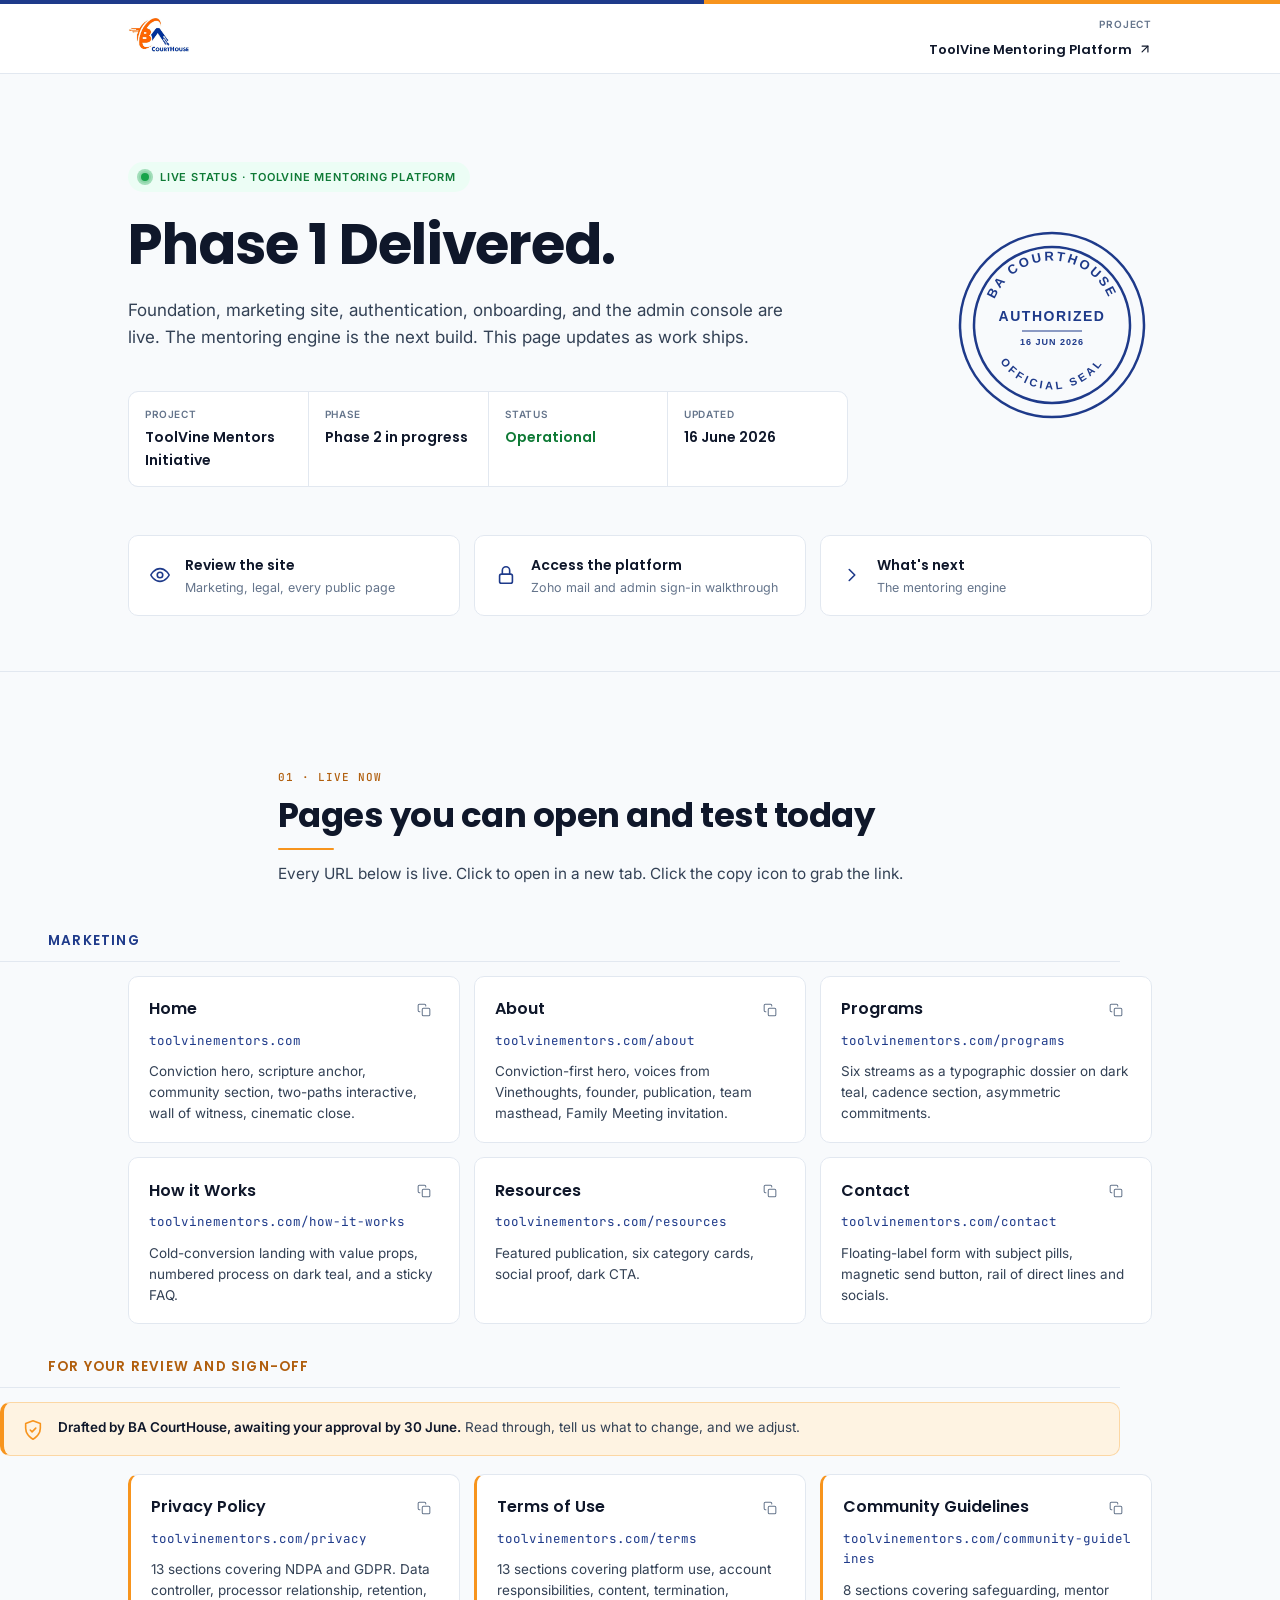
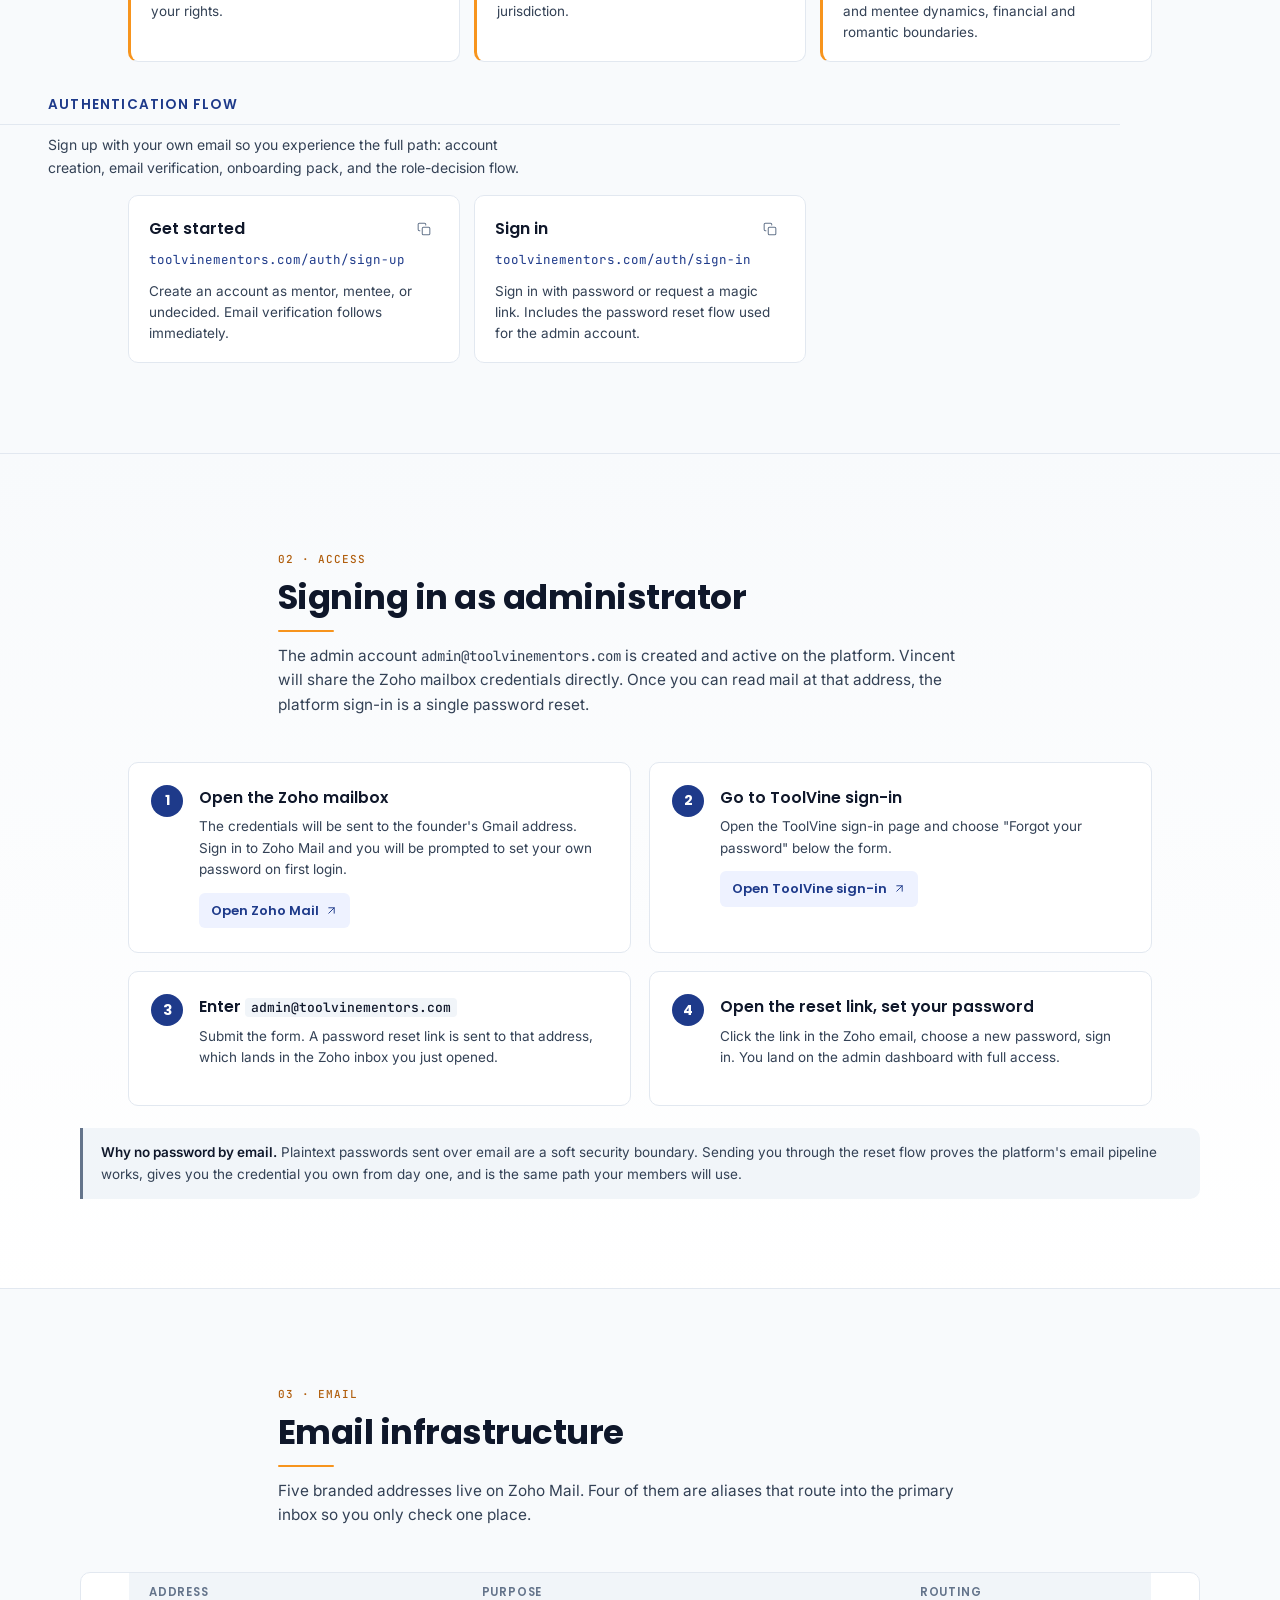
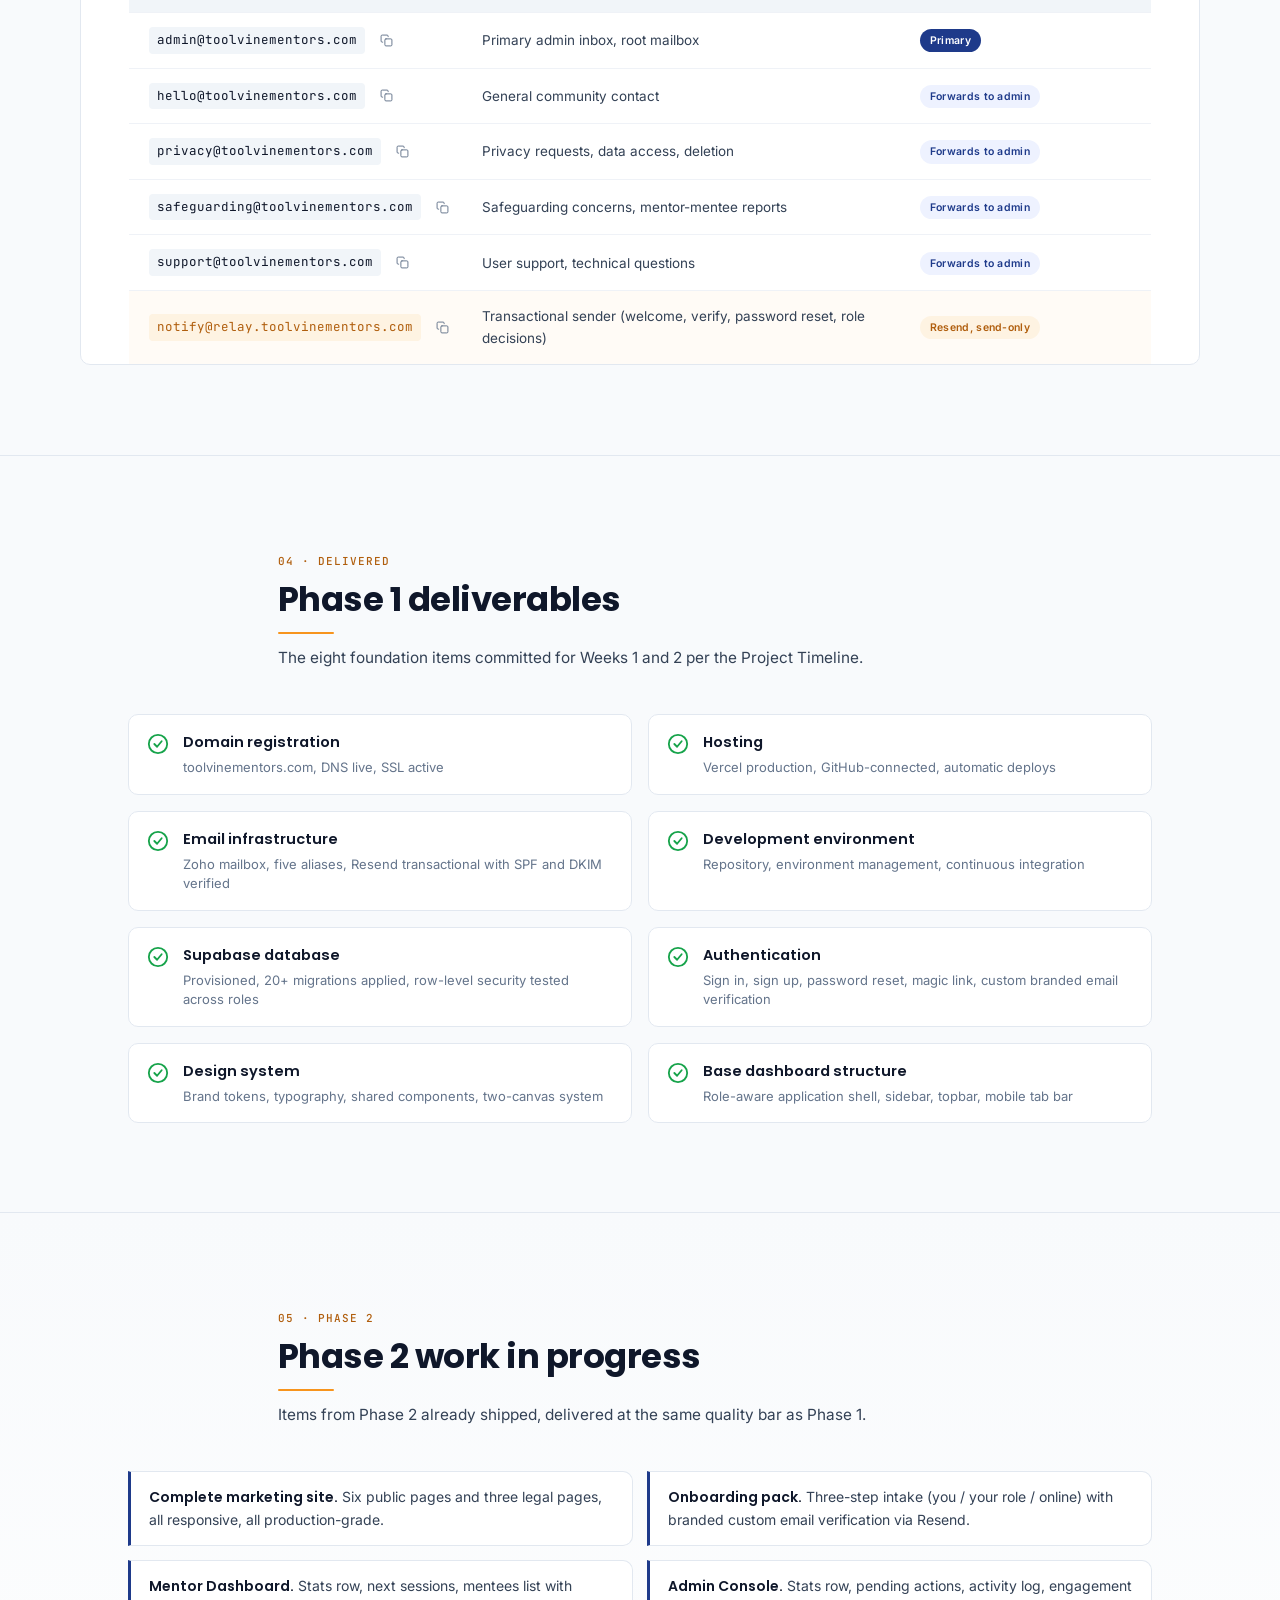
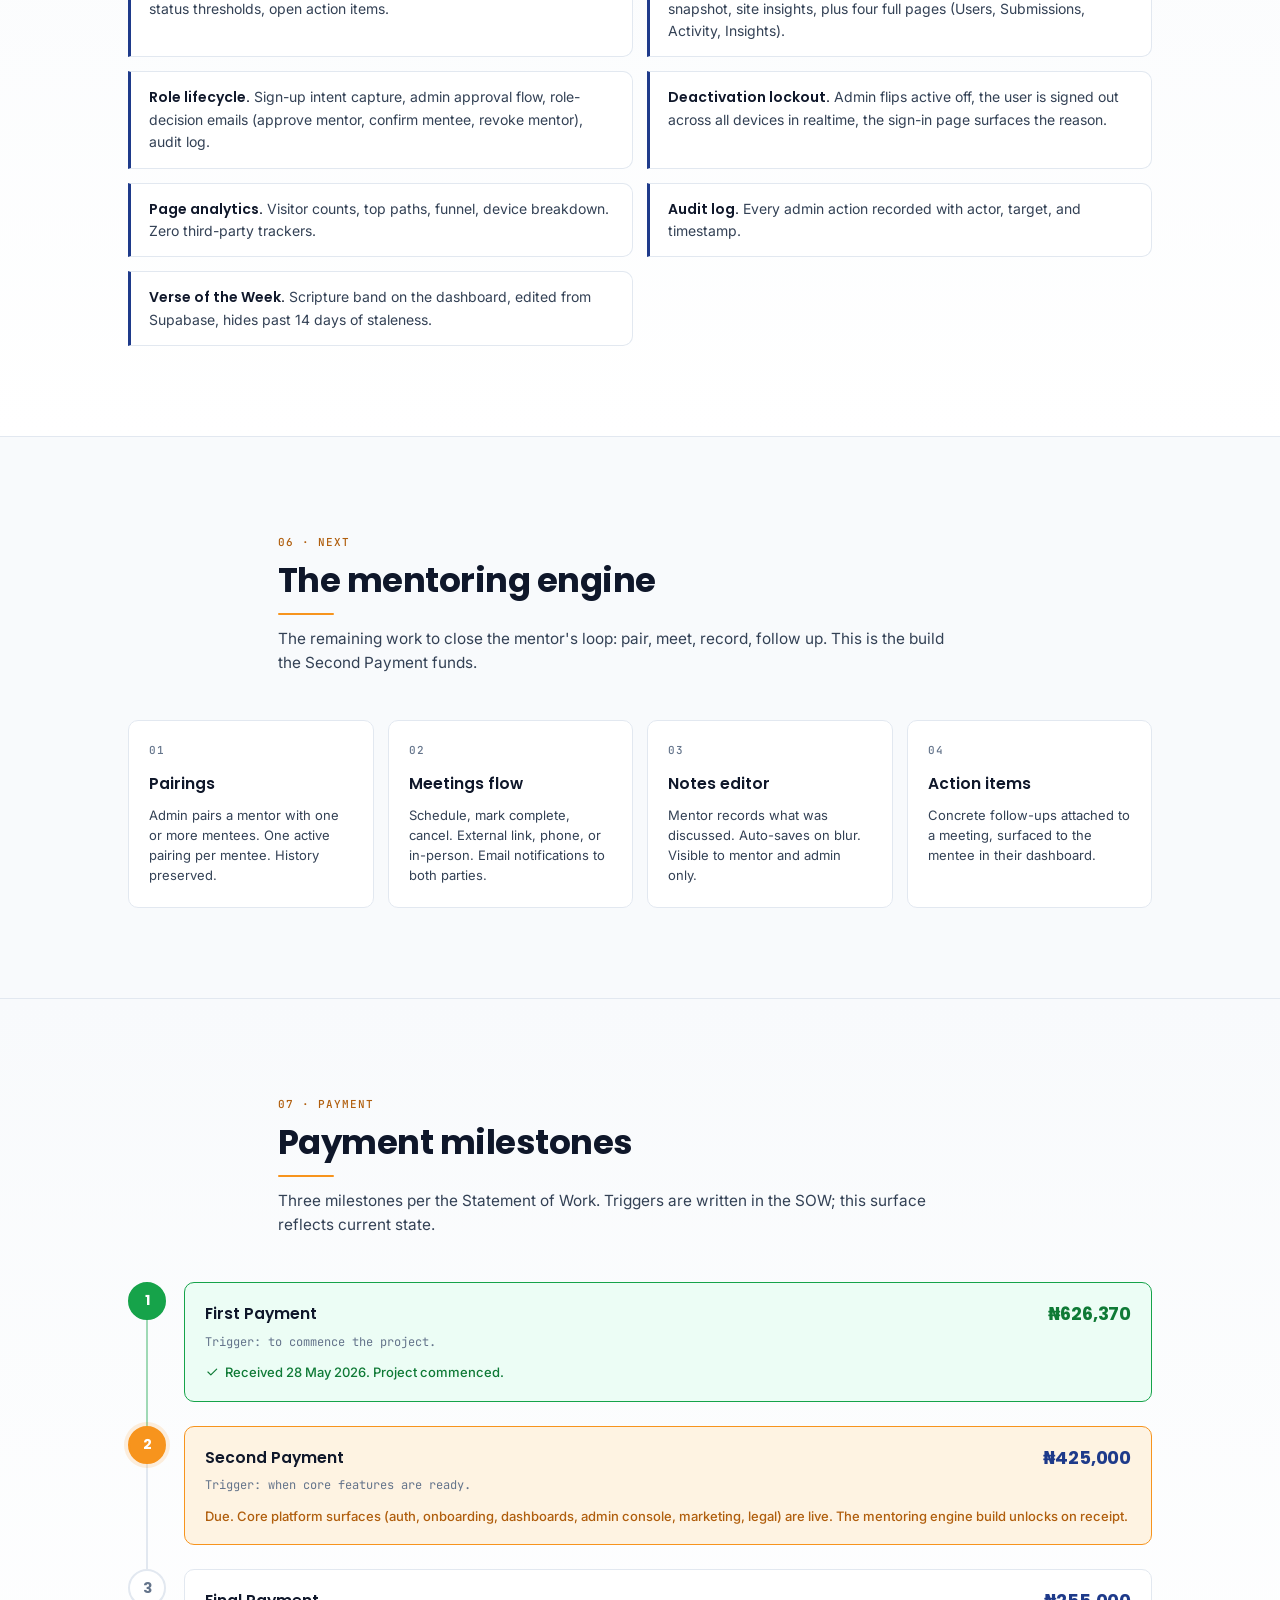
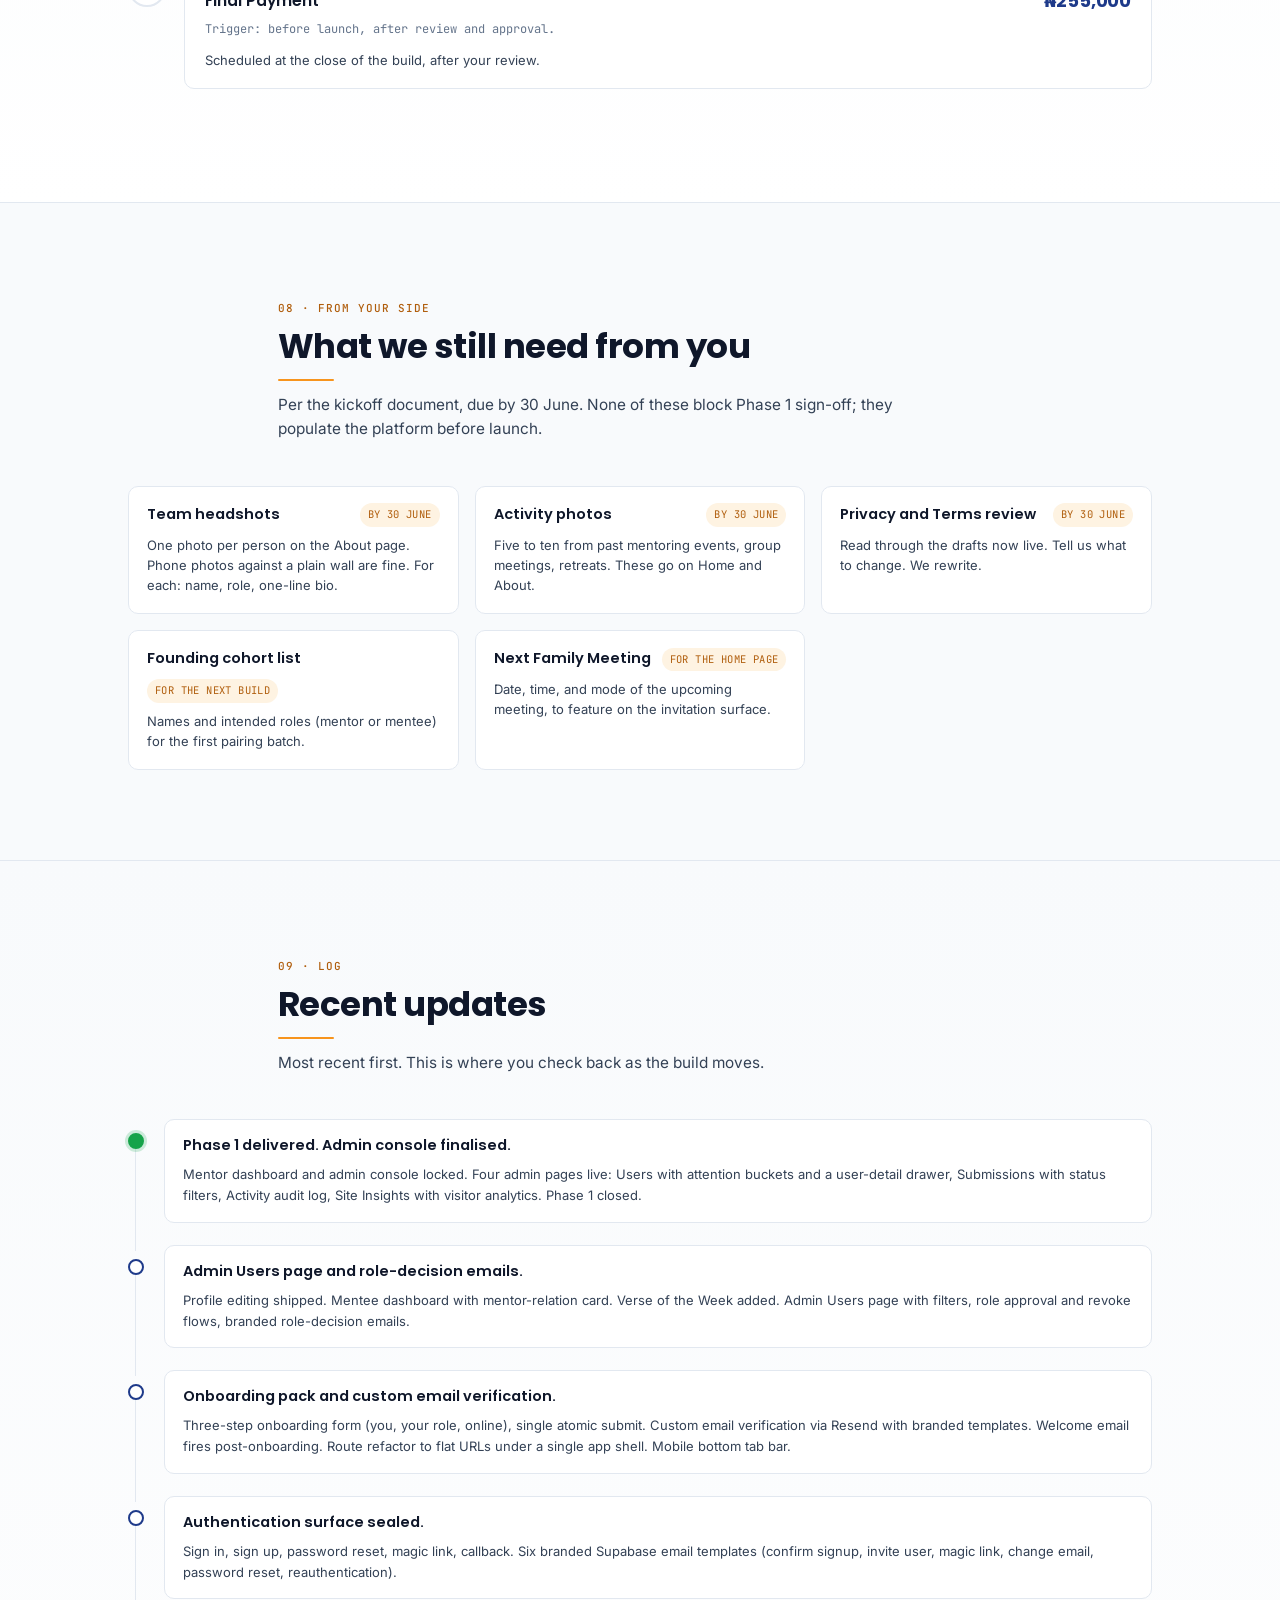
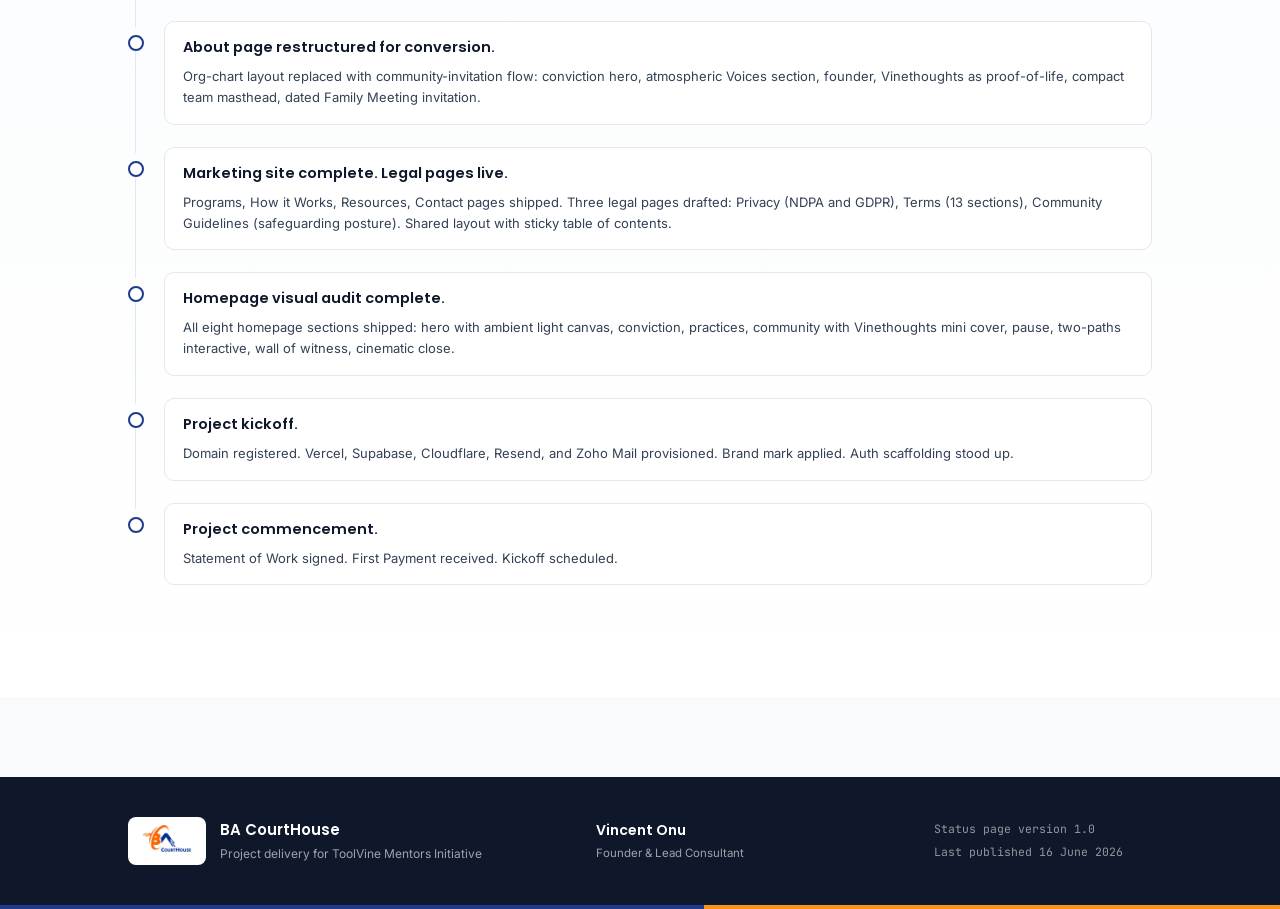
==== commit 0facf0f2: "Add files via upload" ====
--- a/index.html
+++ b/index.html
@@ -1,516 +1,893 @@
 <!DOCTYPE html>
-<html lang="en">
+<html lang="en" class="no-js">
+
 <head>
-  <meta charset="UTF-8">
-  <meta name="viewport" content="width=device-width, initial-scale=1.0">
-  <title>ToolVine Mentors Initiative · Brand</title>
-  <link rel="icon" type="image/svg+xml" href="images/favicon.svg">
-  <link rel="stylesheet" href="styles.css">
-  <link rel="preconnect" href="https://fonts.googleapis.com">
-  <link href="https://fonts.googleapis.com/css2?family=Poppins:wght@500;600;700&family=Inter:wght@400;500;600;700&family=JetBrains+Mono:wght@400;500&family=DM+Serif+Display&display=swap" rel="stylesheet">
+    <meta charset="UTF-8">
+    <meta name="viewport" content="width=device-width, initial-scale=1.0">
+    <title>Project Status | ToolVine Mentoring Platform | BA CourtHouse</title>
+    <meta name="description"
+        content="Live project status for the ToolVine Mentoring Platform. Phase 1 delivered. Verification surfaces, access walkthrough, and ongoing progress.">
+    <meta name="robots" content="noindex">
+
+    <meta property="og:title" content="ToolVine Mentoring Platform · Project Status">
+    <meta property="og:description" content="Phase 1 delivered. Verification surfaces and ongoing progress, live.">
+    <meta property="og:type" content="website">
+    <meta property="og:url" content="https://status.toolvinementors.com/">
+
+    <link rel="preconnect" href="https://fonts.googleapis.com">
+    <link rel="preconnect" href="https://fonts.gstatic.com" crossorigin>
+    <link
+        href="https://fonts.googleapis.com/css2?family=Inter:wght@400;500;600;700&family=Poppins:wght@500;600;700&family=JetBrains+Mono:wght@400;500&display=swap"
+        rel="stylesheet">
+
+    <link rel="stylesheet" href="status.css">
+
+    <script>
+        // Flip progressive-enhancement marker before paint so reveal CSS only
+        // applies when JS is active; without JS the content remains visible.
+        document.documentElement.classList.remove('no-js');
+        document.documentElement.classList.add('js');
+    </script>
 </head>
+
 <body>
 
-  <!-- COVER -->
-  <section class="cover">
-    <div class="cover-accent-bar">
-      <span class="bar-teal"></span>
-      <span class="bar-amber"></span>
-    </div>
-    <div class="cover-inner">
-      <img src="images/logomark.svg" alt="ToolVine" class="cover-mark">
-      <h1>ToolVine</h1>
-      <p class="cover-sub">Mentors Initiative · Brand</p>
-      <div class="cover-meta">
-        <span>Version 1.0</span>
-        <span>May 2026</span>
-        <span>BA CourtHouse</span>
-      </div>
-      <a href="/begin" class="cover-cta">Back to Request &rarr;</a>
-    </div>
-  </section>
-
-
-  <!-- TOC -->
-  <section class="toc">
-    <div class="container">
-      <p class="section-label">Contents</p>
-      <div class="toc-grid">
-        <a href="#mark" class="toc-item">
-          <span class="toc-num">01</span>
-          <span class="toc-title">The Mark</span>
-        </a>
-        <a href="#variations" class="toc-item">
-          <span class="toc-num">02</span>
-          <span class="toc-title">Variations</span>
-        </a>
-        <a href="#colors" class="toc-item">
-          <span class="toc-num">03</span>
-          <span class="toc-title">Colours</span>
-        </a>
-        <a href="#in-use" class="toc-item">
-          <span class="toc-num">04</span>
-          <span class="toc-title">In Use</span>
-        </a>
-      </div>
-    </div>
-  </section>
-
-
-  <!-- 01 THE MARK -->
-  <section id="mark" class="section">
-    <div class="container">
-      <div class="section-header">
-        <span class="section-num">01</span>
-        <h2>The Mark</h2>
-      </div>
-      <p class="section-intro">Two leaves meeting at a single stem. Mentor and mentee, linked growth.</p>
-
-      <div class="logo-showcase">
-        <div class="logo-card logo-card-light">
-          <img src="images/logo-horizontal.svg" alt="ToolVine on light">
-          <span class="logo-card-label">Light Background</span>
+    <div class="scroll-progress" id="scrollProgress" aria-hidden="true"></div>
+
+
+    <!-- ============ Top bar ============ -->
+    <header class="topbar" id="topbar" role="banner">
+        <div class="topbar__inner">
+            <a class="topbar__brand" href="https://bacourthouse.com" target="_blank" rel="noopener"
+                aria-label="BA CourtHouse">
+                <img src="assets/log5.jpg" alt="BA CourtHouse" class="topbar__logo">
+            </a>
+            <div class="topbar__project">
+                <span class="topbar__project-label">Project</span>
+                <a class="topbar__project-name" href="https://toolvinementors.com" target="_blank" rel="noopener">
+                    ToolVine Mentoring Platform
+                    <svg class="topbar__project-arrow" viewBox="0 0 24 24" fill="none" stroke="currentColor"
+                        stroke-width="2" stroke-linecap="round" stroke-linejoin="round" aria-hidden="true">
+                        <path d="M7 17 17 7" />
+                        <path d="M7 7h10v10" />
+                    </svg>
+                </a>
+            </div>
         </div>
-        <div class="logo-card logo-card-dark">
-          <img src="images/logo-horizontal-light.svg" alt="ToolVine on dark">
-          <span class="logo-card-label light-text">Dark Background</span>
+    </header>
+
+
+    <main class="status" id="top">
+
+        <!-- ============ Hero ============ -->
+        <section class="hero reveal" aria-labelledby="hero-title">
+            <div class="hero__inner">
+                <div class="hero__content">
+                    <div class="hero__eyebrow">
+                        <span class="pulse"><span class="pulse__dot"></span><span class="pulse__ring"></span></span>
+                        <span class="hero__eyebrow-text">Live status &middot; ToolVine Mentoring Platform</span>
+                    </div>
+                    <h1 id="hero-title" class="hero__title">Phase 1 Delivered.</h1>
+                    <p class="hero__lede">Foundation, marketing site, authentication, onboarding, and the admin console
+                        are live. The mentoring engine is the next build. This page updates as work ships.</p>
+
+                    <div class="hero__meta">
+                        <div class="hero__meta-cell">
+                            <div class="hero__meta-label">Project</div>
+                            <div class="hero__meta-value">ToolVine Mentors Initiative</div>
+                        </div>
+                        <div class="hero__meta-cell">
+                            <div class="hero__meta-label">Phase</div>
+                            <div class="hero__meta-value">Phase 2 in progress</div>
+                        </div>
+                        <div class="hero__meta-cell">
+                            <div class="hero__meta-label">Status</div>
+                            <div class="hero__meta-value hero__meta-value--green">Operational</div>
+                        </div>
+                        <div class="hero__meta-cell">
+                            <div class="hero__meta-label">Updated</div>
+                            <div class="hero__meta-value"><time>16 June 2026</time></div>
+                        </div>
+                    </div>
+                </div>
+
+                <div class="hero__stamp" aria-hidden="true">
+                    <img src="assets/stamp.svg" alt="" class="hero__stamp-img">
+                </div>
+            </div>
+
+            <nav class="quicklinks reveal" aria-label="Quick navigation">
+                <a class="quicklink" href="#verify">
+                    <svg class="quicklink__icon" viewBox="0 0 24 24" fill="none" stroke="currentColor"
+                        stroke-width="1.75" stroke-linecap="round" stroke-linejoin="round" aria-hidden="true">
+                        <path d="M2 12s3.5-7 10-7 10 7 10 7-3.5 7-10 7S2 12 2 12Z" />
+                        <circle cx="12" cy="12" r="3" />
+                    </svg>
+                    <div class="quicklink__body">
+                        <div class="quicklink__title">Review the site</div>
+                        <div class="quicklink__sub">Marketing, legal, every public page</div>
+                    </div>
+                </a>
+                <a class="quicklink" href="#access">
+                    <svg class="quicklink__icon" viewBox="0 0 24 24" fill="none" stroke="currentColor"
+                        stroke-width="1.75" stroke-linecap="round" stroke-linejoin="round" aria-hidden="true">
+                        <rect x="5" y="11" width="14" height="10" rx="2" />
+                        <path d="M8 11V7a4 4 0 0 1 8 0v4" />
+                    </svg>
+                    <div class="quicklink__body">
+                        <div class="quicklink__title">Access the platform</div>
+                        <div class="quicklink__sub">Zoho mail and admin sign-in walkthrough</div>
+                    </div>
+                </a>
+                <a class="quicklink" href="#whats-next">
+                    <svg class="quicklink__icon" viewBox="0 0 24 24" fill="none" stroke="currentColor"
+                        stroke-width="1.75" stroke-linecap="round" stroke-linejoin="round" aria-hidden="true">
+                        <path d="m9 6 6 6-6 6" />
+                    </svg>
+                    <div class="quicklink__body">
+                        <div class="quicklink__title">What's next</div>
+                        <div class="quicklink__sub">The mentoring engine</div>
+                    </div>
+                </a>
+            </nav>
+        </section>
+
+
+        <!-- ============ Section: Verification surfaces ============ -->
+        <section class="section reveal" id="verify" aria-labelledby="verify-title">
+            <div class="section__head">
+                <span class="section__eyebrow">01 &middot; Live now</span>
+                <h2 class="section__title" id="verify-title">Pages you can open and test today</h2>
+                <p class="section__lede">Every URL below is live. Click to open in a new tab. Click the copy icon to
+                    grab the link.</p>
+            </div>
+
+            <h3 class="subgroup__title">Marketing</h3>
+            <div class="cards">
+                <article class="card">
+                    <div class="card__head">
+                        <div class="card__name">Home</div><button class="card__copy js-copy"
+                            data-url="https://toolvinementors.com/" aria-label="Copy Home URL"><svg viewBox="0 0 24 24"
+                                fill="none" stroke="currentColor" stroke-width="1.75" stroke-linecap="round"
+                                stroke-linejoin="round">
+                                <rect x="9" y="9" width="13" height="13" rx="2" />
+                                <path d="M5 15H4a2 2 0 0 1-2-2V4a2 2 0 0 1 2-2h9a2 2 0 0 1 2 2v1" />
+                            </svg></button>
+                    </div>
+                    <div class="card__url"><a href="https://toolvinementors.com/" target="_blank"
+                            rel="noopener">toolvinementors.com</a></div>
+                    <p class="card__desc">Conviction hero, scripture anchor, community section, two-paths interactive,
+                        wall of witness, cinematic close.</p>
+                </article>
+                <article class="card">
+                    <div class="card__head">
+                        <div class="card__name">About</div><button class="card__copy js-copy"
+                            data-url="https://toolvinementors.com/about" aria-label="Copy About URL"><svg
+                                viewBox="0 0 24 24" fill="none" stroke="currentColor" stroke-width="1.75"
+                                stroke-linecap="round" stroke-linejoin="round">
+                                <rect x="9" y="9" width="13" height="13" rx="2" />
+                                <path d="M5 15H4a2 2 0 0 1-2-2V4a2 2 0 0 1 2-2h9a2 2 0 0 1 2 2v1" />
+                            </svg></button>
+                    </div>
+                    <div class="card__url"><a href="https://toolvinementors.com/about" target="_blank"
+                            rel="noopener">toolvinementors.com/about</a></div>
+                    <p class="card__desc">Conviction-first hero, voices from Vinethoughts, founder, publication, team
+                        masthead, Family Meeting invitation.</p>
+                </article>
+                <article class="card">
+                    <div class="card__head">
+                        <div class="card__name">Programs</div><button class="card__copy js-copy"
+                            data-url="https://toolvinementors.com/programs" aria-label="Copy Programs URL"><svg
+                                viewBox="0 0 24 24" fill="none" stroke="currentColor" stroke-width="1.75"
+                                stroke-linecap="round" stroke-linejoin="round">
+                                <rect x="9" y="9" width="13" height="13" rx="2" />
+                                <path d="M5 15H4a2 2 0 0 1-2-2V4a2 2 0 0 1 2-2h9a2 2 0 0 1 2 2v1" />
+                            </svg></button>
+                    </div>
+                    <div class="card__url"><a href="https://toolvinementors.com/programs" target="_blank"
+                            rel="noopener">toolvinementors.com/programs</a></div>
+                    <p class="card__desc">Six streams as a typographic dossier on dark teal, cadence section, asymmetric
+                        commitments.</p>
+                </article>
+                <article class="card">
+                    <div class="card__head">
+                        <div class="card__name">How it Works</div><button class="card__copy js-copy"
+                            data-url="https://toolvinementors.com/how-it-works" aria-label="Copy How it Works URL"><svg
+                                viewBox="0 0 24 24" fill="none" stroke="currentColor" stroke-width="1.75"
+                                stroke-linecap="round" stroke-linejoin="round">
+                                <rect x="9" y="9" width="13" height="13" rx="2" />
+                                <path d="M5 15H4a2 2 0 0 1-2-2V4a2 2 0 0 1 2-2h9a2 2 0 0 1 2 2v1" />
+                            </svg></button>
+                    </div>
+                    <div class="card__url"><a href="https://toolvinementors.com/how-it-works" target="_blank"
+                            rel="noopener">toolvinementors.com/how-it-works</a></div>
+                    <p class="card__desc">Cold-conversion landing with value props, numbered process on dark teal, and a
+                        sticky FAQ.</p>
+                </article>
+                <article class="card">
+                    <div class="card__head">
+                        <div class="card__name">Resources</div><button class="card__copy js-copy"
+                            data-url="https://toolvinementors.com/resources" aria-label="Copy Resources URL"><svg
+                                viewBox="0 0 24 24" fill="none" stroke="currentColor" stroke-width="1.75"
+                                stroke-linecap="round" stroke-linejoin="round">
+                                <rect x="9" y="9" width="13" height="13" rx="2" />
+                                <path d="M5 15H4a2 2 0 0 1-2-2V4a2 2 0 0 1 2-2h9a2 2 0 0 1 2 2v1" />
+                            </svg></button>
+                    </div>
+                    <div class="card__url"><a href="https://toolvinementors.com/resources" target="_blank"
+                            rel="noopener">toolvinementors.com/resources</a></div>
+                    <p class="card__desc">Featured publication, six category cards, social proof, dark CTA.</p>
+                </article>
+                <article class="card">
+                    <div class="card__head">
+                        <div class="card__name">Contact</div><button class="card__copy js-copy"
+                            data-url="https://toolvinementors.com/contact" aria-label="Copy Contact URL"><svg
+                                viewBox="0 0 24 24" fill="none" stroke="currentColor" stroke-width="1.75"
+                                stroke-linecap="round" stroke-linejoin="round">
+                                <rect x="9" y="9" width="13" height="13" rx="2" />
+                                <path d="M5 15H4a2 2 0 0 1-2-2V4a2 2 0 0 1 2-2h9a2 2 0 0 1 2 2v1" />
+                            </svg></button>
+                    </div>
+                    <div class="card__url"><a href="https://toolvinementors.com/contact" target="_blank"
+                            rel="noopener">toolvinementors.com/contact</a></div>
+                    <p class="card__desc">Floating-label form with subject pills, magnetic send button, rail of direct
+                        lines and socials.</p>
+                </article>
+            </div>
+
+            <h3 class="subgroup__title subgroup__title--review">For your review and sign-off</h3>
+            <div class="review-banner">
+                <svg class="review-banner__icon" viewBox="0 0 24 24" fill="none" stroke="currentColor"
+                    stroke-width="1.75" stroke-linecap="round" stroke-linejoin="round" aria-hidden="true">
+                    <path d="M12 22s8-4 8-12V5l-8-3-8 3v5c0 8 8 12 8 12Z" />
+                    <path d="m9 12 2 2 4-4" />
+                </svg>
+                <div class="review-banner__text">
+                    <strong>Drafted by BA CourtHouse, awaiting your approval by 30 June.</strong> Read through, tell us
+                    what to change, and we adjust.
+                </div>
+            </div>
+            <div class="cards">
+                <article class="card card--review">
+                    <div class="card__head">
+                        <div class="card__name">Privacy Policy</div><button class="card__copy js-copy"
+                            data-url="https://toolvinementors.com/privacy" aria-label="Copy Privacy URL"><svg
+                                viewBox="0 0 24 24" fill="none" stroke="currentColor" stroke-width="1.75"
+                                stroke-linecap="round" stroke-linejoin="round">
+                                <rect x="9" y="9" width="13" height="13" rx="2" />
+                                <path d="M5 15H4a2 2 0 0 1-2-2V4a2 2 0 0 1 2-2h9a2 2 0 0 1 2 2v1" />
+                            </svg></button>
+                    </div>
+                    <div class="card__url"><a href="https://toolvinementors.com/privacy" target="_blank"
+                            rel="noopener">toolvinementors.com/privacy</a></div>
+                    <p class="card__desc">13 sections covering NDPA and GDPR. Data controller, processor relationship,
+                        retention, your rights.</p>
+                </article>
+                <article class="card card--review">
+                    <div class="card__head">
+                        <div class="card__name">Terms of Use</div><button class="card__copy js-copy"
+                            data-url="https://toolvinementors.com/terms" aria-label="Copy Terms URL"><svg
+                                viewBox="0 0 24 24" fill="none" stroke="currentColor" stroke-width="1.75"
+                                stroke-linecap="round" stroke-linejoin="round">
+                                <rect x="9" y="9" width="13" height="13" rx="2" />
+                                <path d="M5 15H4a2 2 0 0 1-2-2V4a2 2 0 0 1 2-2h9a2 2 0 0 1 2 2v1" />
+                            </svg></button>
+                    </div>
+                    <div class="card__url"><a href="https://toolvinementors.com/terms" target="_blank"
+                            rel="noopener">toolvinementors.com/terms</a></div>
+                    <p class="card__desc">13 sections covering platform use, account responsibilities, content,
+                        termination, jurisdiction.</p>
+                </article>
+                <article class="card card--review">
+                    <div class="card__head">
+                        <div class="card__name">Community Guidelines</div><button class="card__copy js-copy"
+                            data-url="https://toolvinementors.com/community-guidelines"
+                            aria-label="Copy Community Guidelines URL"><svg viewBox="0 0 24 24" fill="none"
+                                stroke="currentColor" stroke-width="1.75" stroke-linecap="round"
+                                stroke-linejoin="round">
+                                <rect x="9" y="9" width="13" height="13" rx="2" />
+                                <path d="M5 15H4a2 2 0 0 1-2-2V4a2 2 0 0 1 2-2h9a2 2 0 0 1 2 2v1" />
+                            </svg></button>
+                    </div>
+                    <div class="card__url"><a href="https://toolvinementors.com/community-guidelines" target="_blank"
+                            rel="noopener">toolvinementors.com/community-guidelines</a></div>
+                    <p class="card__desc">8 sections covering safeguarding, mentor and mentee dynamics, financial and
+                        romantic boundaries.</p>
+                </article>
+            </div>
+
+            <h3 class="subgroup__title">Authentication flow</h3>
+            <p class="subgroup__lede">Sign up with your own email so you experience the full path: account creation,
+                email verification, onboarding pack, and the role-decision flow.</p>
+            <div class="cards">
+                <article class="card">
+                    <div class="card__head">
+                        <div class="card__name">Get started</div><button class="card__copy js-copy"
+                            data-url="https://toolvinementors.com/auth/sign-up" aria-label="Copy sign up URL"><svg
+                                viewBox="0 0 24 24" fill="none" stroke="currentColor" stroke-width="1.75"
+                                stroke-linecap="round" stroke-linejoin="round">
+                                <rect x="9" y="9" width="13" height="13" rx="2" />
+                                <path d="M5 15H4a2 2 0 0 1-2-2V4a2 2 0 0 1 2-2h9a2 2 0 0 1 2 2v1" />
+                            </svg></button>
+                    </div>
+                    <div class="card__url"><a href="https://toolvinementors.com/auth/sign-up" target="_blank"
+                            rel="noopener">toolvinementors.com/auth/sign-up</a></div>
+                    <p class="card__desc">Create an account as mentor, mentee, or undecided. Email verification follows
+                        immediately.</p>
+                </article>
+                <article class="card">
+                    <div class="card__head">
+                        <div class="card__name">Sign in</div><button class="card__copy js-copy"
+                            data-url="https://toolvinementors.com/auth/sign-in" aria-label="Copy sign in URL"><svg
+                                viewBox="0 0 24 24" fill="none" stroke="currentColor" stroke-width="1.75"
+                                stroke-linecap="round" stroke-linejoin="round">
+                                <rect x="9" y="9" width="13" height="13" rx="2" />
+                                <path d="M5 15H4a2 2 0 0 1-2-2V4a2 2 0 0 1 2-2h9a2 2 0 0 1 2 2v1" />
+                            </svg></button>
+                    </div>
+                    <div class="card__url"><a href="https://toolvinementors.com/auth/sign-in" target="_blank"
+                            rel="noopener">toolvinementors.com/auth/sign-in</a></div>
+                    <p class="card__desc">Sign in with password or request a magic link. Includes the password reset
+                        flow used for the admin account.</p>
+                </article>
+            </div>
+        </section>
+
+
+        <!-- ============ Section: Access the platform ============ -->
+        <section class="section section--alt reveal" id="access" aria-labelledby="access-title">
+            <div class="section__head">
+                <span class="section__eyebrow">02 &middot; Access</span>
+                <h2 class="section__title" id="access-title">Signing in as administrator</h2>
+                <p class="section__lede">The admin account <code>admin@toolvinementors.com</code> is created and active
+                    on the platform. Vincent will share the Zoho mailbox credentials directly. Once you can read mail at
+                    that address, the platform sign-in is a single password reset.</p>
+            </div>
+
+            <ol class="steps">
+                <li class="step">
+                    <div class="step__num">1</div>
+                    <div class="step__body">
+                        <div class="step__title">Open the Zoho mailbox</div>
+                        <p class="step__text">The credentials will be sent to the founder's Gmail address. Sign in to
+                            Zoho Mail and you will be prompted to set your own password on first login.</p>
+                        <a class="step__action" href="https://www.zoho.com/mail/login.html" target="_blank"
+                            rel="noopener">
+                            Open Zoho Mail
+                            <svg viewBox="0 0 24 24" fill="none" stroke="currentColor" stroke-width="1.75"
+                                stroke-linecap="round" stroke-linejoin="round" aria-hidden="true">
+                                <path d="M7 17 17 7" />
+                                <path d="M7 7h10v10" />
+                            </svg>
+                        </a>
+                    </div>
+                </li>
+                <li class="step">
+                    <div class="step__num">2</div>
+                    <div class="step__body">
+                        <div class="step__title">Go to ToolVine sign-in</div>
+                        <p class="step__text">Open the ToolVine sign-in page and choose "Forgot your password" below the
+                            form.</p>
+                        <a class="step__action" href="https://toolvinementors.com/auth/sign-in" target="_blank"
+                            rel="noopener">
+                            Open ToolVine sign-in
+                            <svg viewBox="0 0 24 24" fill="none" stroke="currentColor" stroke-width="1.75"
+                                stroke-linecap="round" stroke-linejoin="round" aria-hidden="true">
+                                <path d="M7 17 17 7" />
+                                <path d="M7 7h10v10" />
+                            </svg>
+                        </a>
+                    </div>
+                </li>
+                <li class="step">
+                    <div class="step__num">3</div>
+                    <div class="step__body">
+                        <div class="step__title">Enter <code>admin@toolvinementors.com</code></div>
+                        <p class="step__text">Submit the form. A password reset link is sent to that address, which
+                            lands in the Zoho inbox you just opened.</p>
+                    </div>
+                </li>
+                <li class="step">
+                    <div class="step__num">4</div>
+                    <div class="step__body">
+                        <div class="step__title">Open the reset link, set your password</div>
+                        <p class="step__text">Click the link in the Zoho email, choose a new password, sign in. You land
+                            on the admin dashboard with full access.</p>
+                    </div>
+                </li>
+            </ol>
+
+            <div class="note">
+                <strong>Why no password by email.</strong> Plaintext passwords sent over email are a soft security
+                boundary. Sending you through the reset flow proves the platform's email pipeline works, gives you the
+                credential you own from day one, and is the same path your members will use.
+            </div>
+        </section>
+
+
+        <!-- ============ Section: Email infrastructure ============ -->
+        <section class="section reveal" id="email" aria-labelledby="email-title">
+            <div class="section__head">
+                <span class="section__eyebrow">03 &middot; Email</span>
+                <h2 class="section__title" id="email-title">Email infrastructure</h2>
+                <p class="section__lede">Five branded addresses live on Zoho Mail. Four of them are aliases that route
+                    into the primary inbox so you only check one place.</p>
+            </div>
+
+            <div class="email-table">
+                <div class="email-row email-row--head">
+                    <div>Address</div>
+                    <div>Purpose</div>
+                    <div>Routing</div>
+                </div>
+                <div class="email-row">
+                    <div class="email-addr"><code>admin@toolvinementors.com</code><button class="email-copy js-copy"
+                            data-url="admin@toolvinementors.com" aria-label="Copy admin email"><svg viewBox="0 0 24 24"
+                                fill="none" stroke="currentColor" stroke-width="1.75" stroke-linecap="round"
+                                stroke-linejoin="round">
+                                <rect x="9" y="9" width="13" height="13" rx="2" />
+                                <path d="M5 15H4a2 2 0 0 1-2-2V4a2 2 0 0 1 2-2h9a2 2 0 0 1 2 2v1" />
+                            </svg></button></div>
+                    <div>Primary admin inbox, root mailbox</div>
+                    <div><span class="tag tag--primary">Primary</span></div>
+                </div>
+                <div class="email-row">
+                    <div class="email-addr"><code>hello@toolvinementors.com</code><button class="email-copy js-copy"
+                            data-url="hello@toolvinementors.com" aria-label="Copy hello email"><svg viewBox="0 0 24 24"
+                                fill="none" stroke="currentColor" stroke-width="1.75" stroke-linecap="round"
+                                stroke-linejoin="round">
+                                <rect x="9" y="9" width="13" height="13" rx="2" />
+                                <path d="M5 15H4a2 2 0 0 1-2-2V4a2 2 0 0 1 2-2h9a2 2 0 0 1 2 2v1" />
+                            </svg></button></div>
+                    <div>General community contact</div>
+                    <div><span class="tag tag--alias">Forwards to admin</span></div>
+                </div>
+                <div class="email-row">
+                    <div class="email-addr"><code>privacy@toolvinementors.com</code><button class="email-copy js-copy"
+                            data-url="privacy@toolvinementors.com" aria-label="Copy privacy email"><svg
+                                viewBox="0 0 24 24" fill="none" stroke="currentColor" stroke-width="1.75"
+                                stroke-linecap="round" stroke-linejoin="round">
+                                <rect x="9" y="9" width="13" height="13" rx="2" />
+                                <path d="M5 15H4a2 2 0 0 1-2-2V4a2 2 0 0 1 2-2h9a2 2 0 0 1 2 2v1" />
+                            </svg></button></div>
+                    <div>Privacy requests, data access, deletion</div>
+                    <div><span class="tag tag--alias">Forwards to admin</span></div>
+                </div>
+                <div class="email-row">
+                    <div class="email-addr"><code>safeguarding@toolvinementors.com</code><button
+                            class="email-copy js-copy" data-url="safeguarding@toolvinementors.com"
+                            aria-label="Copy safeguarding email"><svg viewBox="0 0 24 24" fill="none"
+                                stroke="currentColor" stroke-width="1.75" stroke-linecap="round"
+                                stroke-linejoin="round">
+                                <rect x="9" y="9" width="13" height="13" rx="2" />
+                                <path d="M5 15H4a2 2 0 0 1-2-2V4a2 2 0 0 1 2-2h9a2 2 0 0 1 2 2v1" />
+                            </svg></button></div>
+                    <div>Safeguarding concerns, mentor-mentee reports</div>
+                    <div><span class="tag tag--alias">Forwards to admin</span></div>
+                </div>
+                <div class="email-row">
+                    <div class="email-addr"><code>support@toolvinementors.com</code><button class="email-copy js-copy"
+                            data-url="support@toolvinementors.com" aria-label="Copy support email"><svg
+                                viewBox="0 0 24 24" fill="none" stroke="currentColor" stroke-width="1.75"
+                                stroke-linecap="round" stroke-linejoin="round">
+                                <rect x="9" y="9" width="13" height="13" rx="2" />
+                                <path d="M5 15H4a2 2 0 0 1-2-2V4a2 2 0 0 1 2-2h9a2 2 0 0 1 2 2v1" />
+                            </svg></button></div>
+                    <div>User support, technical questions</div>
+                    <div><span class="tag tag--alias">Forwards to admin</span></div>
+                </div>
+                <div class="email-row email-row--system">
+                    <div class="email-addr"><code>notify@relay.toolvinementors.com</code><button
+                            class="email-copy js-copy" data-url="notify@relay.toolvinementors.com"
+                            aria-label="Copy notify email"><svg viewBox="0 0 24 24" fill="none" stroke="currentColor"
+                                stroke-width="1.75" stroke-linecap="round" stroke-linejoin="round">
+                                <rect x="9" y="9" width="13" height="13" rx="2" />
+                                <path d="M5 15H4a2 2 0 0 1-2-2V4a2 2 0 0 1 2-2h9a2 2 0 0 1 2 2v1" />
+                            </svg></button></div>
+                    <div>Transactional sender (welcome, verify, password reset, role decisions)</div>
+                    <div><span class="tag tag--system">Resend, send-only</span></div>
+                </div>
+            </div>
+        </section>
+
+
+        <!-- ============ Section: Phase 1 deliverables ============ -->
+        <section class="section reveal" id="phase1" aria-labelledby="phase1-title">
+            <div class="section__head">
+                <span class="section__eyebrow">04 &middot; Delivered</span>
+                <h2 class="section__title" id="phase1-title">Phase 1 deliverables</h2>
+                <p class="section__lede">The eight foundation items committed for Weeks 1 and 2 per the Project
+                    Timeline.</p>
+            </div>
+
+            <div class="checklist">
+                <div class="check">
+                    <svg class="check__icon" viewBox="0 0 24 24" fill="none" stroke="currentColor" stroke-width="2"
+                        stroke-linecap="round" stroke-linejoin="round" aria-hidden="true">
+                        <circle cx="12" cy="12" r="10" />
+                        <path d="m8 12 3 3 5-6" />
+                    </svg>
+                    <div class="check__body">
+                        <div class="check__title">Domain registration</div>
+                        <div class="check__sub">toolvinementors.com, DNS live, SSL active</div>
+                    </div>
+                </div>
+                <div class="check">
+                    <svg class="check__icon" viewBox="0 0 24 24" fill="none" stroke="currentColor" stroke-width="2"
+                        stroke-linecap="round" stroke-linejoin="round" aria-hidden="true">
+                        <circle cx="12" cy="12" r="10" />
+                        <path d="m8 12 3 3 5-6" />
+                    </svg>
+                    <div class="check__body">
+                        <div class="check__title">Hosting</div>
+                        <div class="check__sub">Vercel production, GitHub-connected, automatic deploys</div>
+                    </div>
+                </div>
+                <div class="check">
+                    <svg class="check__icon" viewBox="0 0 24 24" fill="none" stroke="currentColor" stroke-width="2"
+                        stroke-linecap="round" stroke-linejoin="round" aria-hidden="true">
+                        <circle cx="12" cy="12" r="10" />
+                        <path d="m8 12 3 3 5-6" />
+                    </svg>
+                    <div class="check__body">
+                        <div class="check__title">Email infrastructure</div>
+                        <div class="check__sub">Zoho mailbox, five aliases, Resend transactional with SPF and DKIM
+                            verified</div>
+                    </div>
+                </div>
+                <div class="check">
+                    <svg class="check__icon" viewBox="0 0 24 24" fill="none" stroke="currentColor" stroke-width="2"
+                        stroke-linecap="round" stroke-linejoin="round" aria-hidden="true">
+                        <circle cx="12" cy="12" r="10" />
+                        <path d="m8 12 3 3 5-6" />
+                    </svg>
+                    <div class="check__body">
+                        <div class="check__title">Development environment</div>
+                        <div class="check__sub">Repository, environment management, continuous integration</div>
+                    </div>
+                </div>
+                <div class="check">
+                    <svg class="check__icon" viewBox="0 0 24 24" fill="none" stroke="currentColor" stroke-width="2"
+                        stroke-linecap="round" stroke-linejoin="round" aria-hidden="true">
+                        <circle cx="12" cy="12" r="10" />
+                        <path d="m8 12 3 3 5-6" />
+                    </svg>
+                    <div class="check__body">
+                        <div class="check__title">Supabase database</div>
+                        <div class="check__sub">Provisioned, 20+ migrations applied, row-level security tested across
+                            roles</div>
+                    </div>
+                </div>
+                <div class="check">
+                    <svg class="check__icon" viewBox="0 0 24 24" fill="none" stroke="currentColor" stroke-width="2"
+                        stroke-linecap="round" stroke-linejoin="round" aria-hidden="true">
+                        <circle cx="12" cy="12" r="10" />
+                        <path d="m8 12 3 3 5-6" />
+                    </svg>
+                    <div class="check__body">
+                        <div class="check__title">Authentication</div>
+                        <div class="check__sub">Sign in, sign up, password reset, magic link, custom branded email
+                            verification</div>
+                    </div>
+                </div>
+                <div class="check">
+                    <svg class="check__icon" viewBox="0 0 24 24" fill="none" stroke="currentColor" stroke-width="2"
+                        stroke-linecap="round" stroke-linejoin="round" aria-hidden="true">
+                        <circle cx="12" cy="12" r="10" />
+                        <path d="m8 12 3 3 5-6" />
+                    </svg>
+                    <div class="check__body">
+                        <div class="check__title">Design system</div>
+                        <div class="check__sub">Brand tokens, typography, shared components, two-canvas system</div>
+                    </div>
+                </div>
+                <div class="check">
+                    <svg class="check__icon" viewBox="0 0 24 24" fill="none" stroke="currentColor" stroke-width="2"
+                        stroke-linecap="round" stroke-linejoin="round" aria-hidden="true">
+                        <circle cx="12" cy="12" r="10" />
+                        <path d="m8 12 3 3 5-6" />
+                    </svg>
+                    <div class="check__body">
+                        <div class="check__title">Base dashboard structure</div>
+                        <div class="check__sub">Role-aware application shell, sidebar, topbar, mobile tab bar</div>
+                    </div>
+                </div>
+            </div>
+        </section>
+
+
+        <!-- ============ Section: Beyond Phase 1 ============ -->
+        <section class="section section--alt reveal" id="beyond" aria-labelledby="beyond-title">
+            <div class="section__head">
+                <span class="section__eyebrow">05 &middot; Phase 2</span>
+                <h2 class="section__title" id="beyond-title">Phase 2 work in progress</h2>
+                <p class="section__lede">Items from Phase 2 already shipped, delivered at the same quality bar as Phase
+                    1.</p>
+            </div>
+
+            <ul class="beyond">
+                <li class="beyond__item"><strong>Complete marketing site.</strong> Six public pages and three legal
+                    pages, all responsive, all production-grade.</li>
+                <li class="beyond__item"><strong>Onboarding pack.</strong> Three-step intake (you / your role / online)
+                    with branded custom email verification via Resend.</li>
+                <li class="beyond__item"><strong>Mentor Dashboard.</strong> Stats row, next sessions, mentees list with
+                    status thresholds, open action items.</li>
+                <li class="beyond__item"><strong>Admin Console.</strong> Stats row, pending actions, activity log,
+                    engagement snapshot, site insights, plus four full pages (Users, Submissions, Activity, Insights).
+                </li>
+                <li class="beyond__item"><strong>Role lifecycle.</strong> Sign-up intent capture, admin approval flow,
+                    role-decision emails (approve mentor, confirm mentee, revoke mentor), audit log.</li>
+                <li class="beyond__item"><strong>Deactivation lockout.</strong> Admin flips active off, the user is
+                    signed out across all devices in realtime, the sign-in page surfaces the reason.</li>
+                <li class="beyond__item"><strong>Page analytics.</strong> Visitor counts, top paths, funnel, device
+                    breakdown. Zero third-party trackers.</li>
+                <li class="beyond__item"><strong>Audit log.</strong> Every admin action recorded with actor, target, and
+                    timestamp.</li>
+                <li class="beyond__item"><strong>Verse of the Week.</strong> Scripture band on the dashboard, edited
+                    from Supabase, hides past 14 days of staleness.</li>
+            </ul>
+        </section>
+
+
+        <!-- ============ Section: What's next ============ -->
+        <section class="section reveal" id="whats-next" aria-labelledby="next-title">
+            <div class="section__head">
+                <span class="section__eyebrow">06 &middot; Next</span>
+                <h2 class="section__title" id="next-title">The mentoring engine</h2>
+                <p class="section__lede">The remaining work to close the mentor's loop: pair, meet, record, follow up.
+                    This is the build the Second Payment funds.</p>
+            </div>
+
+            <div class="next-grid">
+                <div class="next-card">
+                    <div class="next-card__num">01</div>
+                    <div class="next-card__title">Pairings</div>
+                    <p class="next-card__text">Admin pairs a mentor with one or more mentees. One active pairing per
+                        mentee. History preserved.</p>
+                </div>
+                <div class="next-card">
+                    <div class="next-card__num">02</div>
+                    <div class="next-card__title">Meetings flow</div>
+                    <p class="next-card__text">Schedule, mark complete, cancel. External link, phone, or in-person.
+                        Email notifications to both parties.</p>
+                </div>
+                <div class="next-card">
+                    <div class="next-card__num">03</div>
+                    <div class="next-card__title">Notes editor</div>
+                    <p class="next-card__text">Mentor records what was discussed. Auto-saves on blur. Visible to mentor
+                        and admin only.</p>
+                </div>
+                <div class="next-card">
+                    <div class="next-card__num">04</div>
+                    <div class="next-card__title">Action items</div>
+                    <p class="next-card__text">Concrete follow-ups attached to a meeting, surfaced to the mentee in
+                        their dashboard.</p>
+                </div>
+            </div>
+        </section>
+
+
+        <!-- ============ Section: Payment ============ -->
+        <section class="section section--alt reveal" id="payment" aria-labelledby="payment-title">
+            <div class="section__head">
+                <span class="section__eyebrow">07 &middot; Payment</span>
+                <h2 class="section__title" id="payment-title">Payment milestones</h2>
+                <p class="section__lede">Three milestones per the Statement of Work. Triggers are written in the SOW;
+                    this surface reflects current state.</p>
+            </div>
+
+            <ol class="payments">
+                <li class="payment payment--paid">
+                    <div class="payment__marker"><span class="payment__num">1</span></div>
+                    <div class="payment__body">
+                        <div class="payment__head">
+                            <div class="payment__title">First Payment</div>
+                            <div class="payment__amount">&#8358;626,370</div>
+                        </div>
+                        <div class="payment__trigger">Trigger: to commence the project.</div>
+                        <div class="payment__status payment__status--paid"><svg viewBox="0 0 24 24" fill="none"
+                                stroke="currentColor" stroke-width="2" stroke-linecap="round" stroke-linejoin="round">
+                                <path d="m5 12 5 5L20 7" />
+                            </svg> Received 28 May 2026. Project commenced.</div>
+                    </div>
+                </li>
+                <li class="payment payment--due">
+                    <div class="payment__marker"><span class="payment__num">2</span></div>
+                    <div class="payment__body">
+                        <div class="payment__head">
+                            <div class="payment__title">Second Payment</div>
+                            <div class="payment__amount">&#8358;425,000</div>
+                        </div>
+                        <div class="payment__trigger">Trigger: when core features are ready.</div>
+                        <div class="payment__status payment__status--due">Due. Core platform surfaces (auth, onboarding,
+                            dashboards, admin console, marketing, legal) are live. The mentoring engine build unlocks on
+                            receipt.</div>
+                    </div>
+                </li>
+                <li class="payment payment--pending">
+                    <div class="payment__marker"><span class="payment__num">3</span></div>
+                    <div class="payment__body">
+                        <div class="payment__head">
+                            <div class="payment__title">Final Payment</div>
+                            <div class="payment__amount">&#8358;255,000</div>
+                        </div>
+                        <div class="payment__trigger">Trigger: before launch, after review and approval.</div>
+                        <div class="payment__status payment__status--pending">Scheduled at the close of the build, after
+                            your review.</div>
+                    </div>
+                </li>
+            </ol>
+        </section>
+
+
+        <!-- ============ Section: We need from you ============ -->
+        <section class="section reveal" id="from-you" aria-labelledby="from-you-title">
+            <div class="section__head">
+                <span class="section__eyebrow">08 &middot; From your side</span>
+                <h2 class="section__title" id="from-you-title">What we still need from you</h2>
+                <p class="section__lede">Per the kickoff document, due by 30 June. None of these block Phase 1 sign-off;
+                    they populate the platform before launch.</p>
+            </div>
+
+            <div class="needs">
+                <div class="need">
+                    <div class="need__head">
+                        <div class="need__title">Team headshots</div>
+                        <div class="need__due">By 30 June</div>
+                    </div>
+                    <p class="need__text">One photo per person on the About page. Phone photos against a plain wall are
+                        fine. For each: name, role, one-line bio.</p>
+                </div>
+                <div class="need">
+                    <div class="need__head">
+                        <div class="need__title">Activity photos</div>
+                        <div class="need__due">By 30 June</div>
+                    </div>
+                    <p class="need__text">Five to ten from past mentoring events, group meetings, retreats. These go on
+                        Home and About.</p>
+                </div>
+                <div class="need">
+                    <div class="need__head">
+                        <div class="need__title">Privacy and Terms review</div>
+                        <div class="need__due">By 30 June</div>
+                    </div>
+                    <p class="need__text">Read through the drafts now live. Tell us what to change. We rewrite.</p>
+                </div>
+                <div class="need">
+                    <div class="need__head">
+                        <div class="need__title">Founding cohort list</div>
+                        <div class="need__due">For the next build</div>
+                    </div>
+                    <p class="need__text">Names and intended roles (mentor or mentee) for the first pairing batch.</p>
+                </div>
+                <div class="need">
+                    <div class="need__head">
+                        <div class="need__title">Next Family Meeting</div>
+                        <div class="need__due">For the Home page</div>
+                    </div>
+                    <p class="need__text">Date, time, and mode of the upcoming meeting, to feature on the invitation
+                        surface.</p>
+                </div>
+            </div>
+        </section>
+
+
+        <!-- ============ Section: Recent updates ============ -->
+        <section class="section section--alt reveal" id="updates" aria-labelledby="updates-title">
+            <div class="section__head">
+                <span class="section__eyebrow">09 &middot; Log</span>
+                <h2 class="section__title" id="updates-title">Recent updates</h2>
+                <p class="section__lede">Most recent first. This is where you check back as the build moves.</p>
+            </div>
+
+            <ol class="log">
+                <li class="log__entry">
+                    <div class="log__body">
+                        <div class="log__title">Phase 1 delivered. Admin console finalised.</div>
+                        <p class="log__text">Mentor dashboard and admin console locked. Four admin pages live: Users
+                            with attention buckets and a user-detail drawer, Submissions with status filters, Activity
+                            audit log, Site Insights with visitor analytics. Phase 1 closed.</p>
+                    </div>
+                </li>
+                <li class="log__entry">
+                    <div class="log__body">
+                        <div class="log__title">Admin Users page and role-decision emails.</div>
+                        <p class="log__text">Profile editing shipped. Mentee dashboard with mentor-relation card. Verse
+                            of the Week added. Admin Users page with filters, role approval and revoke flows, branded
+                            role-decision emails.</p>
+                    </div>
+                </li>
+                <li class="log__entry">
+                    <div class="log__body">
+                        <div class="log__title">Onboarding pack and custom email verification.</div>
+                        <p class="log__text">Three-step onboarding form (you, your role, online), single atomic submit.
+                            Custom email verification via Resend with branded templates. Welcome email fires
+                            post-onboarding. Route refactor to flat URLs under a single app shell. Mobile bottom tab
+                            bar.</p>
+                    </div>
+                </li>
+                <li class="log__entry">
+                    <div class="log__body">
+                        <div class="log__title">Authentication surface sealed.</div>
+                        <p class="log__text">Sign in, sign up, password reset, magic link, callback. Six branded
+                            Supabase email templates (confirm signup, invite user, magic link, change email, password
+                            reset, reauthentication).</p>
+                    </div>
+                </li>
+                <li class="log__entry">
+                    <div class="log__body">
+                        <div class="log__title">About page restructured for conversion.</div>
+                        <p class="log__text">Org-chart layout replaced with community-invitation flow: conviction hero,
+                            atmospheric Voices section, founder, Vinethoughts as proof-of-life, compact team masthead,
+                            dated Family Meeting invitation.</p>
+                    </div>
+                </li>
+                <li class="log__entry">
+                    <div class="log__body">
+                        <div class="log__title">Marketing site complete. Legal pages live.</div>
+                        <p class="log__text">Programs, How it Works, Resources, Contact pages shipped. Three legal pages
+                            drafted: Privacy (NDPA and GDPR), Terms (13 sections), Community Guidelines (safeguarding
+                            posture). Shared layout with sticky table of contents.</p>
+                    </div>
+                </li>
+                <li class="log__entry">
+                    <div class="log__body">
+                        <div class="log__title">Homepage visual audit complete.</div>
+                        <p class="log__text">All eight homepage sections shipped: hero with ambient light canvas,
+                            conviction, practices, community with Vinethoughts mini cover, pause, two-paths interactive,
+                            wall of witness, cinematic close.</p>
+                    </div>
+                </li>
+                <li class="log__entry">
+                    <div class="log__body">
+                        <div class="log__title">Project kickoff.</div>
+                        <p class="log__text">Domain registered. Vercel, Supabase, Cloudflare, Resend, and Zoho Mail
+                            provisioned. Brand mark applied. Auth scaffolding stood up.</p>
+                    </div>
+                </li>
+                <li class="log__entry">
+                    <div class="log__body">
+                        <div class="log__title">Project commencement.</div>
+                        <p class="log__text">Statement of Work signed. First Payment received. Kickoff scheduled.</p>
+                    </div>
+                </li>
+            </ol>
+        </section>
+
+
+    </main>
+
+
+    <!-- ============ Footer ============ -->
+    <footer class="footer reveal" role="contentinfo">
+        <div class="footer__inner">
+            <div class="footer__brand">
+                <span class="footer__logo-chip">
+                    <img src="assets/log5.jpg" alt="BA CourtHouse" class="footer__logo">
+                </span>
+                <div class="footer__brand-text">
+                    <div class="footer__brand-name">BA CourtHouse</div>
+                    <div class="footer__brand-sub">Project delivery for ToolVine Mentors Initiative</div>
+                </div>
+            </div>
+            <div class="footer__contact">
+                <div class="footer__contact-name">Vincent Onu</div>
+                <div class="footer__contact-role">Founder &amp; Lead Consultant</div>
+            </div>
+            <div class="footer__meta">
+                <div class="footer__meta-line">Status page version 1.0</div>
+                <div class="footer__meta-line">Last published <time>16 June 2026</time></div>
+            </div>
         </div>
-      </div>
-    </div>
-  </section>
-
-
-  <!-- 02 VARIATIONS -->
-  <section id="variations" class="section section-alt">
-    <div class="container">
-      <div class="section-header">
-        <span class="section-num">02</span>
-        <h2>Variations</h2>
-      </div>
-      <p class="section-intro">Pick the variation that fits the space.</p>
-
-      <div class="variations-grid">
-        <div class="variation-card">
-          <div class="variation-preview"><img src="images/logomark.svg" alt="Primary mark"></div>
-          <div class="variation-info">
-            <h3>Primary Mark</h3>
-            <p>Mark on its own. Avatars, watermarks, anywhere the wordmark is redundant.</p>
-          </div>
-        </div>
-        <div class="variation-card">
-          <div class="variation-preview preview-dark"><img src="images/logomark-light.svg" alt="Light variant"></div>
-          <div class="variation-info">
-            <h3>Light Variant</h3>
-            <p>White and mint version. For deep teal or any dark background.</p>
-          </div>
-        </div>
-        <div class="variation-card">
-          <div class="variation-preview preview-wide"><img src="images/logo-horizontal.svg" alt="Horizontal"></div>
-          <div class="variation-info">
-            <h3>Horizontal Lockup</h3>
-            <p>Default header lockup. Site nav, email signatures, letterheads.</p>
-          </div>
-        </div>
-        <div class="variation-card">
-          <div class="variation-preview"><img src="images/logo-stacked.svg" alt="Stacked"></div>
-          <div class="variation-info">
-            <h3>Stacked Lockup</h3>
-            <p>Mark above the wordmark with "MENTORS INITIATIVE". Centred contexts.</p>
-          </div>
-        </div>
-        <div class="variation-card">
-          <div class="variation-preview preview-square"><img src="images/app-icon-1024.svg" alt="App icon"></div>
-          <div class="variation-info">
-            <h3>App Icon</h3>
-            <p>Squircle with white-and-mint mark on deep teal. Home screens, app stores.</p>
-          </div>
-        </div>
-        <div class="variation-card">
-          <div class="variation-preview preview-small"><img src="images/favicon.svg" alt="Favicon"></div>
-          <div class="variation-info">
-            <h3>Favicon</h3>
-            <p>Stemless version for browser tabs at 16–32 pixels.</p>
-          </div>
-        </div>
-      </div>
-    </div>
-  </section>
-
-
-  <!-- 03 COLOURS -->
-  <section id="colors" class="section">
-    <div class="container">
-      <div class="section-header">
-        <span class="section-num">03</span>
-        <h2>Colours</h2>
-      </div>
-      <p class="section-intro">Teal carries the brand. Amber is the accent. Click any swatch to copy the HEX.</p>
-
-      <div class="palette-row">
-        <div class="swatch-card">
-          <div class="swatch" style="background: #0F766E;"></div>
-          <div class="swatch-info"><h4>Deep Teal</h4><div class="swatch-codes"><span>HEX #0F766E</span></div></div>
-        </div>
-        <div class="swatch-card">
-          <div class="swatch" style="background: #14B8A6;"></div>
-          <div class="swatch-info"><h4>Teal</h4><div class="swatch-codes"><span>HEX #14B8A6</span></div></div>
-        </div>
-        <div class="swatch-card">
-          <div class="swatch" style="background: #5EEAD4;"></div>
-          <div class="swatch-info"><h4>Soft Mint</h4><div class="swatch-codes"><span>HEX #5EEAD4</span></div></div>
-        </div>
-        <div class="swatch-card">
-          <div class="swatch" style="background: #CCFBF1;"></div>
-          <div class="swatch-info"><h4>Pale Mint</h4><div class="swatch-codes"><span>HEX #CCFBF1</span></div></div>
-        </div>
-        <div class="swatch-card">
-          <div class="swatch" style="background: #D97706;"></div>
-          <div class="swatch-info"><h4>Warm Amber</h4><div class="swatch-codes"><span>HEX #D97706</span></div></div>
-        </div>
-        <div class="swatch-card">
-          <div class="swatch" style="background: #FCD34D;"></div>
-          <div class="swatch-info"><h4>Light Amber</h4><div class="swatch-codes"><span>HEX #FCD34D</span></div></div>
-        </div>
-        <div class="swatch-card">
-          <div class="swatch" style="background: #0F172A;"></div>
-          <div class="swatch-info"><h4>Dark Slate</h4><div class="swatch-codes"><span>HEX #0F172A</span></div></div>
-        </div>
-        <div class="swatch-card">
-          <div class="swatch" style="background: #FAFAF9; border: 1px solid #E2E8F0;"></div>
-          <div class="swatch-info"><h4>Brand Canvas</h4><div class="swatch-codes"><span>HEX #FAFAF9</span></div></div>
-        </div>
-      </div>
-    </div>
-  </section>
-
-
-  <!-- 04 IN USE -->
-  <section id="in-use" class="section section-alt">
-    <div class="container">
-      <div class="section-header">
-        <span class="section-num">04</span>
-        <h2>In Use</h2>
-      </div>
-      <p class="section-intro">The brand across the surfaces where ToolVine will actually appear.</p>
-
-      <div class="app-grid">
-
-        <!-- Mentor Dashboard -->
-        <div class="app-card app-card-wide">
-          <div class="app-mockup mockup-dashboard">
-            <div class="dash-window">
-              <div class="dash-chrome">
-                <span class="chrome-dot" style="background:#FF5F57"></span>
-                <span class="chrome-dot" style="background:#FEBC2E"></span>
-                <span class="chrome-dot" style="background:#28C840"></span>
-                <span class="chrome-url">toolvinementors.com/dashboard</span>
-              </div>
-              <div class="dash-body">
-                <aside class="dash-side">
-                  <div class="dash-side-logo">
-                    <img src="images/logomark-light.svg" alt="">
-                    <span>ToolVine</span>
-                  </div>
-                  <div class="dash-nav">
-                    <span class="dash-nav-item active">Dashboard</span>
-                    <span class="dash-nav-item">My Mentees</span>
-                    <span class="dash-nav-item">Meetings</span>
-                    <span class="dash-nav-item">Resources</span>
-                  </div>
-                </aside>
-                <main class="dash-main">
-                  <div class="dash-top">
-                    <div>
-                      <span class="dash-greet">Welcome back,</span>
-                      <span class="dash-name">Mr Adebayo</span>
-                    </div>
-                    <span class="dash-pill">Mentor</span>
-                  </div>
-                  <div class="dash-stats">
-                    <div class="dash-stat"><span class="dash-stat-num">4</span><span class="dash-stat-lbl">Mentees</span></div>
-                    <div class="dash-stat"><span class="dash-stat-num">6</span><span class="dash-stat-lbl">This Month</span></div>
-                    <div class="dash-stat"><span class="dash-stat-num">18</span><span class="dash-stat-lbl">Completed</span></div>
-                  </div>
-                  <div class="dash-row">
-                    <div class="dash-meeting">
-                      <div class="dash-meeting-date"><strong>03</strong><span>JUN</span></div>
-                      <div class="dash-meeting-info">
-                        <span class="dash-meeting-name">Tunde Okafor</span>
-                        <span class="dash-meeting-meta">5:00 PM · Online</span>
-                      </div>
-                      <span class="dash-meeting-pill">Scheduled</span>
-                    </div>
-                  </div>
-                </main>
-              </div>
-            </div>
-          </div>
-          <div class="app-info">
-            <h3>Mentor Dashboard</h3>
-            <p>The platform itself. Light variant in the dark sidebar; brand teal on the active nav and the meeting date block.</p>
-          </div>
-        </div>
-
-        <!-- Business Card -->
-        <div class="app-card app-card-wide">
-          <div class="app-mockup mockup-card">
-            <div class="biz-card biz-card-front">
-              <div class="biz-card-accent"></div>
-              <img src="images/logomark-light.svg" alt="" class="biz-card-mark">
-              <div class="biz-card-bottom">
-                <p class="biz-card-name">Olajumoke Asake</p>
-                <p class="biz-card-role">Secretariat</p>
-              </div>
-            </div>
-            <div class="biz-card biz-card-back">
-              <img src="images/logo-stacked.svg" alt="" class="biz-card-back-logo">
-              <p class="biz-card-back-url">toolvinementors.com</p>
-            </div>
-          </div>
-          <div class="app-info">
-            <h3>Business Card</h3>
-            <p>Front: deep teal, mark and details. Back: cream, stacked lockup and URL.</p>
-          </div>
-        </div>
-
-        <!-- App Icon on Phone -->
-        <div class="app-card">
-          <div class="app-mockup mockup-phone">
-            <div class="phone-frame">
-              <div class="phone-screen">
-                <div class="phone-status">9:41</div>
-                <div class="phone-icons">
-                  <div class="phone-app"><span class="phone-app-icon"></span><span class="phone-app-name">Calendar</span></div>
-                  <div class="phone-app"><span class="phone-app-icon"></span><span class="phone-app-name">Mail</span></div>
-                  <div class="phone-app"><img src="images/app-icon-1024.svg" alt="" class="phone-real-icon"><span class="phone-app-name">ToolVine</span></div>
-                  <div class="phone-app"><span class="phone-app-icon"></span><span class="phone-app-name">Notes</span></div>
-                  <div class="phone-app"><span class="phone-app-icon"></span><span class="phone-app-name">Maps</span></div>
-                  <div class="phone-app"><span class="phone-app-icon"></span><span class="phone-app-name">Music</span></div>
-                  <div class="phone-app"><span class="phone-app-icon"></span><span class="phone-app-name">Photos</span></div>
-                  <div class="phone-app"><span class="phone-app-icon"></span><span class="phone-app-name">Settings</span></div>
-                </div>
-              </div>
-            </div>
-          </div>
-          <div class="app-info">
-            <h3>App Icon on Home Screen</h3>
-            <p>Squircle in deep teal stands out against any wallpaper.</p>
-          </div>
-        </div>
-
-        <!-- Browser Favicon -->
-        <div class="app-card">
-          <div class="app-mockup mockup-tabs">
-            <div class="tabs-bar">
-              <div class="tab tab-inactive"><span class="tab-fav-placeholder"></span><span>Inbox</span></div>
-              <div class="tab tab-active"><img src="images/favicon.svg" alt="" class="tab-fav"><span>ToolVine — Dashboard</span></div>
-              <div class="tab tab-inactive"><span class="tab-fav-placeholder"></span><span>Calendar</span></div>
-            </div>
-            <div class="tabs-body">toolvinementors.com</div>
-          </div>
-          <div class="app-info">
-            <h3>Browser Favicon</h3>
-            <p>Two leaves stay readable at 16 pixels.</p>
-          </div>
-        </div>
-
-        <!-- Book / Devotional Cover -->
-        <div class="app-card app-card-wide">
-          <div class="app-mockup mockup-books">
-            <div class="book-cover book-teal">
-              <img src="images/logomark-light.svg" alt="" class="book-mark">
-              <div class="book-divider"></div>
-              <p class="book-title">A Year of<br>Mentoring</p>
-              <p class="book-subtitle">Daily reflections for mentors<br>and mentees walking together.</p>
-              <p class="book-author">TOOLVINE MENTORS INITIATIVE</p>
-            </div>
-            <div class="book-cover book-cream">
-              <img src="images/logomark.svg" alt="" class="book-mark">
-              <div class="book-divider book-divider-amber"></div>
-              <p class="book-title book-title-dark">First<br>Pairings</p>
-              <p class="book-subtitle book-subtitle-dark">A handbook for new mentors<br>in the ToolVine community.</p>
-              <p class="book-author book-author-dark">TOOLVINE · VOLUME I</p>
-            </div>
-          </div>
-          <div class="app-info">
-            <h3>Devotional &amp; Handbook Covers</h3>
-            <p>Two cover treatments: deep teal for the year-long devotional, cream for the practical handbook.</p>
-          </div>
-        </div>
-
-        <!-- Welcome Email -->
-        <div class="app-card app-card-wide">
-          <div class="app-mockup mockup-welcome">
-            <div class="welcome-window">
-              <div class="welcome-meta">
-                <div class="welcome-from">
-                  <strong>ToolVine Mentors Initiative</strong>
-                  <span>hello@toolvinementors.com</span>
-                </div>
-                <span class="welcome-subject">Welcome to ToolVine. Your dashboard is ready.</span>
-              </div>
-              <div class="welcome-body">
-                <div class="welcome-header">
-                  <img src="images/logo-horizontal-light.svg" alt="">
-                </div>
-                <div class="welcome-content">
-                  <p class="welcome-greet">Hello Adebayo,</p>
-                  <p>Welcome to ToolVine. We are glad you are here.</p>
-                  <p>Your account is active. Your mentor will be assigned shortly, and you will receive an email the moment that happens.</p>
-                  <a href="#" class="welcome-btn">Go to your dashboard</a>
-                  <p class="welcome-sign">— ToolVine Mentors Initiative</p>
-                </div>
-                <div class="welcome-footer">
-                  <span>toolvinementors.com</span>
-                  <span>· Linked Growth ·</span>
-                </div>
-              </div>
-            </div>
-          </div>
-          <div class="app-info">
-            <h3>Welcome Email</h3>
-            <p>Teal header with the light lockup. White body. One clear action. Amber-toned tagline at the foot.</p>
-          </div>
-        </div>
-
-        <!-- OG Link Preview -->
-        <div class="app-card app-card-wide">
-          <div class="app-mockup mockup-share">
-            <div class="share-msg">
-              <div class="share-avatar">VO</div>
-              <div class="share-bubble">
-                <p class="share-text">Have a look at the platform we are building:</p>
-                <a class="share-card" href="#" onclick="return false;">
-                  <img src="images/og-card-1200x630.svg" alt="OG card preview">
-                  <div class="share-card-meta">
-                    <p class="share-card-title">ToolVine — Mentors Initiative</p>
-                    <p class="share-card-desc">Linked Growth. A quiet operating system for mentoring.</p>
-                    <p class="share-card-url">toolvinementors.com</p>
-                  </div>
-                </a>
-              </div>
-            </div>
-          </div>
-          <div class="app-info">
-            <h3>Link Preview</h3>
-            <p>What appears when toolvinementors.com is shared on Slack, WhatsApp, or LinkedIn.</p>
-          </div>
-        </div>
-
-        <!-- Instagram Profile + Post -->
-        <div class="app-card app-card-wide">
-          <div class="app-mockup mockup-ig">
-            <div class="ig-profile">
-              <img src="images/app-icon-1024.svg" alt="" class="ig-avatar">
-              <div class="ig-profile-info">
-                <p class="ig-handle">@toolvinementors</p>
-                <p class="ig-name">ToolVine Mentors Initiative</p>
-                <p class="ig-bio">Linked Growth. · toolvinementors.com</p>
-                <div class="ig-stats">
-                  <span><strong>1</strong> post</span>
-                  <span><strong>—</strong> followers</span>
-                  <span><strong>—</strong> following</span>
-                </div>
-              </div>
-            </div>
-            <div class="ig-post">
-              <img src="images/ig-post-1080.svg" alt="IG launch post">
-            </div>
-          </div>
-          <div class="app-info">
-            <h3>Social</h3>
-            <p>App icon as the profile picture. The launch post as the first post.</p>
-          </div>
-        </div>
-
-        <!-- Certificate of Recognition -->
-        <div class="app-card app-card-wide">
-          <div class="app-mockup mockup-cert">
-            <div class="cert">
-              <div class="cert-border"></div>
-              <img src="images/logo-stacked.svg" alt="" class="cert-logo">
-              <p class="cert-eyebrow">CERTIFICATE OF MENTORSHIP</p>
-              <p class="cert-presented">Presented to</p>
-              <p class="cert-name">Mr Adebayo Olawale</p>
-              <p class="cert-body">in recognition of one year of mentorship within the ToolVine Mentors Initiative, completing eighteen sessions across four mentees.</p>
-              <div class="cert-footer">
-                <div class="cert-sig">
-                  <div class="cert-sig-line"></div>
-                  <span>Olajumoke Asake · Secretariat</span>
-                </div>
-                <div class="cert-stamp">
-                  <img src="images/logomark.svg" alt="">
-                  <span>28 MAY 2026</span>
-                </div>
-              </div>
-            </div>
-          </div>
-          <div class="app-info">
-            <h3>Certificate of Mentorship</h3>
-            <p>Awarded at year-end to recognise active mentors. Brand canvas, stacked lockup, amber border.</p>
-          </div>
-        </div>
-
-        <!-- Sign-in Screen -->
-        <div class="app-card">
-          <div class="app-mockup mockup-signin">
-            <div class="signin-card">
-              <img src="images/logomark.svg" alt="" class="signin-mark">
-              <h4 class="signin-title">Welcome to ToolVine</h4>
-              <p class="signin-sub">Sign in to continue.</p>
-              <div class="signin-input">your@email.com</div>
-              <div class="signin-input signin-input-empty"></div>
-              <div class="signin-btn">Sign in</div>
-              <p class="signin-link">Send me a sign-in link instead</p>
-            </div>
-          </div>
-          <div class="app-info">
-            <h3>Sign-In Screen</h3>
-            <p>Centred mark above a clean card. One primary action, one softer route.</p>
-          </div>
-        </div>
-
-        <!-- Email Signature -->
-        <div class="app-card">
-          <div class="app-mockup mockup-email">
-            <div class="email-sig">
-              <div class="email-divider"></div>
-              <div class="email-sig-content">
-                <img src="images/logo-horizontal.svg" alt="" class="email-logo">
-                <div class="email-details">
-                  <span class="email-name">Olajumoke Asake</span>
-                  <span class="email-role">Secretariat</span>
-                  <span class="email-contact">olajumoke@toolvinementors.com</span>
-                </div>
-              </div>
-            </div>
-          </div>
-          <div class="app-info">
-            <h3>Email Signature</h3>
-            <p>Horizontal lockup with a thin accent strip above.</p>
-          </div>
-        </div>
-
-      </div>
-    </div>
-  </section>
-
-
-  <!-- FOOTER -->
-  <footer class="footer">
-    <div class="container footer-inner">
-      <div class="footer-left">
-        <img src="images/logomark.svg" alt="ToolVine" class="footer-mark">
-        <p>ToolVine · Brand v1.0</p>
-      </div>
-      <a href="/begin" class="footer-cta">Back to Request &rarr;</a>
-      <div class="footer-right">
-        <p>BA CourtHouse</p>
-        <p>May 2026</p>
-      </div>
-    </div>
-  </footer>
-
-  <script src="script.js"></script>
+        <div class="footer__bar"></div>
+    </footer>
+
+
+    <!-- ============ Toast ============ -->
+    <div class="toast" id="toast" role="status" aria-live="polite"></div>
+
+
+    <script src="status.js" defer></script>
 </body>
-</html>
+
+</html>
--- a/status.css
+++ b/status.css
@@ -0,0 +1,1081 @@
+/* ============ Tokens ============ */
+
+:root {
+    --ba-orange:      #F7941D;
+    --ba-orange-soft: #FEF3E2;
+    --ba-orange-text: #B05E0D;
+    --ba-blue:        #1E3A8A;
+    --ba-blue-soft:   #EEF2FF;
+    --ba-blue-deep:   #162C66;
+    --ba-green:       #16A34A;
+    --ba-green-soft:  #ECFDF5;
+    --ba-green-deep:  #0F7A36;
+
+    --dark-slate:     #0F172A;
+    --slate:          #334155;
+    --cool-gray:      #64748B;
+    --light-gray:     #F1F5F9;
+    --paper:          #F8FAFC;
+    --white:          #FFFFFF;
+    --border:         #E2E8F0;
+    --border-soft:    #EFF2F7;
+
+    --font-display: 'Poppins', system-ui, -apple-system, Segoe UI, Roboto, sans-serif;
+    --font-body:    'Inter',   system-ui, -apple-system, Segoe UI, Roboto, sans-serif;
+    --font-mono:    'JetBrains Mono', ui-monospace, Menlo, Consolas, monospace;
+
+    --container:      1120px;
+    --container-pad:  clamp(20px, 4vw, 48px);
+    --section-pad-y:  clamp(48px, 7vw, 96px);
+    --radius-sm:  6px;
+    --radius-md:  10px;
+    --radius-lg:  14px;
+    --radius-xl:  20px;
+
+    --shadow-card:  0 1px 2px rgba(15, 23, 42, .04), 0 4px 14px rgba(15, 23, 42, .04);
+    --shadow-lift:  0 2px 6px rgba(15, 23, 42, .06), 0 12px 28px rgba(15, 23, 42, .08);
+    --shadow-bar:   0 4px 12px rgba(15, 23, 42, .06);
+
+    --ease:      cubic-bezier(.2, .8, .2, 1);
+    --ease-out:  cubic-bezier(.16, 1, .3, 1);
+    --dur-fast:  160ms;
+    --dur:       240ms;
+    --dur-slow:  700ms;
+}
+
+
+/* ============ Reset & base ============ */
+
+*, *::before, *::after { box-sizing: border-box; margin: 0; padding: 0; }
+html { -webkit-text-size-adjust: 100%; scroll-behavior: smooth; }
+body {
+    font-family: var(--font-body);
+    color: var(--slate);
+    line-height: 1.65;
+    font-size: 16px;
+    background: var(--paper);
+    -webkit-font-smoothing: antialiased;
+    -moz-osx-font-smoothing: grayscale;
+    overflow-x: hidden;
+}
+img, svg { display: block; max-width: 100%; }
+button { font: inherit; color: inherit; background: none; border: 0; cursor: pointer; }
+a { color: var(--ba-blue); text-decoration: none; }
+a:hover { color: var(--ba-blue-deep); }
+code { font-family: var(--font-mono); font-size: .92em; }
+
+
+/* ============ Scroll progress bar ============ */
+
+.scroll-progress {
+    position: fixed;
+    top: 0; left: 0;
+    width: 0%;
+    height: 3px;
+    background: linear-gradient(90deg, var(--ba-blue) 0%, var(--ba-orange) 100%);
+    z-index: 100;
+    transition: width 60ms linear;
+    pointer-events: none;
+}
+
+
+/* ============ Top bar ============ */
+
+.topbar {
+    background: var(--white);
+    border-bottom: 1px solid var(--border);
+    position: sticky; top: 0; z-index: 50;
+    transition: box-shadow var(--dur) var(--ease);
+}
+.topbar::before {
+    content: ''; display: block; height: 4px;
+    background: linear-gradient(90deg, var(--ba-blue) 0 55%, var(--ba-orange) 55% 100%);
+}
+.topbar.is-scrolled { box-shadow: var(--shadow-bar); }
+
+.topbar__inner {
+    max-width: var(--container); margin: 0 auto;
+    padding: 12px var(--container-pad);
+    display: flex; align-items: center; justify-content: space-between; gap: 16px;
+}
+.topbar__brand {
+    display: inline-flex; align-items: center;
+    flex-shrink: 0;
+}
+.topbar__logo {
+    height: 40px;
+    width: auto;
+    max-width: 140px;
+    object-fit: contain;
+    object-position: left center;
+}
+.topbar__project { text-align: right; min-width: 0; }
+.topbar__project-label {
+    display: block; font-size: 10px; font-weight: 600;
+    color: var(--cool-gray); text-transform: uppercase; letter-spacing: .8px;
+    margin-bottom: 2px;
+}
+.topbar__project-name {
+    font-family: var(--font-display); font-weight: 600; font-size: 13px;
+    color: var(--dark-slate); display: inline-flex; align-items: center; gap: 6px;
+    transition: color var(--dur) var(--ease);
+}
+.topbar__project-name:hover { color: var(--ba-blue); }
+.topbar__project-arrow { width: 14px; height: 14px; }
+
+
+/* ============ Hero ============ */
+
+.hero {
+    max-width: var(--container); margin: 0 auto;
+    padding: clamp(40px, 7vw, 88px) var(--container-pad) clamp(32px, 5vw, 56px);
+    position: relative;
+}
+.hero__inner {
+    display: grid;
+    grid-template-columns: 1fr;
+    gap: 32px;
+    align-items: start;
+}
+@media (min-width: 880px) {
+    .hero__inner { grid-template-columns: 1fr auto; gap: 56px; align-items: center; }
+}
+
+.hero__content { max-width: 720px; min-width: 0; }
+
+.hero__eyebrow {
+    display: inline-flex; align-items: center; gap: 10px;
+    background: var(--ba-green-soft);
+    padding: 6px 14px 6px 12px;
+    border-radius: 999px;
+    margin-bottom: clamp(16px, 2vw, 24px);
+}
+.hero__eyebrow-text {
+    font-size: 11px; font-weight: 600;
+    color: var(--ba-green-deep);
+    text-transform: uppercase; letter-spacing: .8px;
+}
+
+.pulse { position: relative; width: 10px; height: 10px; display: inline-block; flex-shrink: 0; }
+.pulse__dot {
+    position: absolute; inset: 0; margin: auto;
+    width: 8px; height: 8px; background: var(--ba-green);
+    border-radius: 50%;
+    box-shadow: 0 0 0 2px rgba(22, 163, 74, .15);
+}
+.pulse__ring {
+    position: absolute; inset: -3px;
+    border-radius: 50%; background: var(--ba-green); opacity: .35;
+    animation: pulse 1.8s ease-out infinite;
+}
+@keyframes pulse {
+    0%   { transform: scale(.6); opacity: .5; }
+    70%  { transform: scale(1.6); opacity: 0; }
+    100% { transform: scale(1.6); opacity: 0; }
+}
+
+.hero__title {
+    font-family: var(--font-display);
+    font-weight: 700;
+    color: var(--dark-slate);
+    font-size: clamp(34px, 6vw, 56px);
+    line-height: 1.05;
+    letter-spacing: -.02em;
+    margin-bottom: clamp(16px, 2vw, 22px);
+}
+.hero__lede {
+    font-size: clamp(15px, 1.4vw, 17px);
+    color: var(--slate);
+    line-height: 1.6;
+    max-width: 60ch;
+    margin-bottom: clamp(28px, 4vw, 40px);
+}
+
+.hero__meta {
+    display: grid;
+    grid-template-columns: repeat(2, 1fr);
+    gap: 1px;
+    background: var(--border);
+    border: 1px solid var(--border);
+    border-radius: var(--radius-md);
+    overflow: hidden;
+}
+@media (min-width: 600px) { .hero__meta { grid-template-columns: repeat(4, 1fr); } }
+
+.hero__meta-cell { background: var(--white); padding: 14px 16px; }
+.hero__meta-label {
+    font-size: 10px; font-weight: 600;
+    color: var(--cool-gray);
+    text-transform: uppercase; letter-spacing: .6px;
+    margin-bottom: 3px;
+}
+.hero__meta-value {
+    font-family: var(--font-display);
+    font-weight: 600; font-size: 14px;
+    color: var(--dark-slate);
+}
+.hero__meta-value--green { color: var(--ba-green-deep); }
+
+.hero__stamp {
+    width: clamp(140px, 22vw, 200px);
+    aspect-ratio: 1 / 1;
+    justify-self: center;
+    animation: stampFloat 9s ease-in-out infinite;
+    transform-origin: center;
+}
+@media (min-width: 880px) { .hero__stamp { justify-self: end; } }
+
+.hero__stamp-img { width: 100%; height: 100%; }
+
+@keyframes stampFloat {
+    0%, 100% { transform: rotate(-8deg) translateY(0); }
+    50%      { transform: rotate(-7deg) translateY(-6px); }
+}
+
+
+/* ============ Quicklinks ============ */
+
+.quicklinks {
+    margin-top: clamp(32px, 5vw, 48px);
+    display: grid; grid-template-columns: 1fr; gap: 12px;
+}
+@media (min-width: 720px) { .quicklinks { grid-template-columns: repeat(3, 1fr); gap: 14px; } }
+
+.quicklink {
+    background: var(--white);
+    border: 1px solid var(--border);
+    border-radius: var(--radius-md);
+    padding: 18px 20px;
+    display: flex; align-items: center; gap: 14px;
+    color: var(--dark-slate);
+    transition: border-color var(--dur) var(--ease), transform var(--dur) var(--ease), box-shadow var(--dur) var(--ease);
+}
+.quicklink:hover {
+    border-color: var(--ba-blue);
+    transform: translateY(-2px);
+    box-shadow: var(--shadow-lift);
+}
+.quicklink:hover .quicklink__icon { transform: translateX(2px); }
+.quicklink__icon {
+    width: 22px; height: 22px;
+    color: var(--ba-blue);
+    flex-shrink: 0;
+    transition: transform var(--dur) var(--ease);
+}
+.quicklink__body { min-width: 0; }
+.quicklink__title {
+    font-family: var(--font-display); font-weight: 600;
+    font-size: 14px; color: var(--dark-slate); margin-bottom: 2px;
+}
+.quicklink__sub { font-size: 12.5px; color: var(--cool-gray); line-height: 1.4; }
+
+
+/* ============ Section shell ============ */
+
+.section {
+    padding: var(--section-pad-y) 0;
+    border-top: 1px solid var(--border);
+}
+.section--alt {
+    background: linear-gradient(180deg, var(--paper) 0%, var(--white) 100%);
+}
+.section > * {
+    max-width: var(--container); margin-left: auto; margin-right: auto;
+    padding-left: var(--container-pad); padding-right: var(--container-pad);
+}
+
+.section__head { margin-bottom: clamp(28px, 4vw, 44px); max-width: 820px; }
+.section__eyebrow {
+    display: inline-block;
+    font-family: var(--font-mono);
+    font-size: 11px; font-weight: 500;
+    color: var(--ba-orange-text);
+    text-transform: uppercase; letter-spacing: 1px;
+    margin-bottom: 10px;
+}
+.section__title {
+    font-family: var(--font-display);
+    font-weight: 700;
+    color: var(--dark-slate);
+    font-size: clamp(24px, 3.4vw, 34px);
+    line-height: 1.12;
+    letter-spacing: -.015em;
+    margin-bottom: 12px;
+    position: relative;
+}
+.section__title::after {
+    content: '';
+    display: block;
+    width: 0;
+    height: 2px;
+    background: var(--ba-orange);
+    margin-top: 14px;
+    border-radius: 2px;
+    transition: width 900ms var(--ease-out) 250ms;
+}
+.section.is-in-view .section__title::after { width: 56px; }
+
+.section__lede {
+    font-size: clamp(14.5px, 1.2vw, 16px);
+    color: var(--slate);
+    line-height: 1.6;
+    max-width: 68ch;
+}
+
+
+/* ============ Subgroup ============ */
+
+.subgroup__title {
+    font-family: var(--font-display);
+    font-weight: 600;
+    font-size: 13.5px;
+    color: var(--ba-blue);
+    text-transform: uppercase;
+    letter-spacing: 1.2px;
+    margin: 32px 0 14px;
+    padding-bottom: 8px;
+    border-bottom: 1px solid var(--border);
+}
+.subgroup__title--review { color: var(--ba-orange-text); }
+.subgroup__lede {
+    font-size: 14px;
+    color: var(--slate);
+    max-width: 64ch;
+    margin: -6px 0 16px;
+}
+
+
+/* ============ Review banner ============ */
+
+.review-banner {
+    background: var(--ba-orange-soft);
+    border: 1px solid #FCD7A4;
+    border-left: 4px solid var(--ba-orange);
+    border-radius: var(--radius-md);
+    padding: 14px 18px;
+    margin: 8px 0 18px;
+    display: flex; gap: 14px; align-items: flex-start;
+}
+.review-banner__icon {
+    width: 22px; height: 22px;
+    color: var(--ba-orange);
+    flex-shrink: 0;
+    margin-top: 2px;
+}
+.review-banner__text { font-size: 13.5px; color: var(--slate); line-height: 1.55; }
+.review-banner__text strong { color: var(--dark-slate); font-weight: 600; }
+
+
+/* ============ Cards ============ */
+
+.cards {
+    display: grid;
+    grid-template-columns: 1fr;
+    gap: 14px;
+}
+@media (min-width: 640px) { .cards { grid-template-columns: repeat(2, 1fr); } }
+@media (min-width: 980px) { .cards { grid-template-columns: repeat(3, 1fr); } }
+
+.card {
+    background: var(--white);
+    border: 1px solid var(--border);
+    border-radius: var(--radius-md);
+    padding: 18px 20px;
+    transition: border-color var(--dur) var(--ease), box-shadow var(--dur) var(--ease), transform var(--dur) var(--ease);
+}
+.card:hover {
+    border-color: var(--ba-blue);
+    box-shadow: var(--shadow-card);
+    transform: translateY(-2px);
+}
+.card--review { border-left: 3px solid var(--ba-orange); }
+.card--review:hover { border-color: var(--ba-orange); border-left-color: var(--ba-orange); }
+
+.card__head {
+    display: flex; align-items: center; justify-content: space-between; gap: 10px;
+    margin-bottom: 6px;
+}
+.card__name {
+    font-family: var(--font-display); font-weight: 600;
+    font-size: 16px; color: var(--dark-slate);
+}
+.card__copy {
+    width: 30px; height: 30px;
+    display: inline-flex; align-items: center; justify-content: center;
+    border-radius: var(--radius-sm);
+    color: var(--cool-gray);
+    transition: color var(--dur) var(--ease), background var(--dur) var(--ease);
+    flex-shrink: 0;
+}
+.card__copy svg { width: 14px; height: 14px; }
+.card__copy:hover { color: var(--ba-blue); background: var(--ba-blue-soft); }
+.card__copy.is-copied { color: var(--ba-green); background: var(--ba-green-soft); }
+
+.card__url {
+    font-family: var(--font-mono);
+    font-size: 12.5px;
+    color: var(--ba-blue);
+    margin-bottom: 10px;
+    word-break: break-all;
+}
+.card__url a { color: inherit; border-bottom: 1px solid transparent; transition: border-color var(--dur) var(--ease); }
+.card__url a:hover { border-bottom-color: currentColor; }
+
+.card__desc { font-size: 13.5px; color: var(--slate); line-height: 1.55; }
+
+
+/* ============ Steps ============ */
+
+.steps {
+    list-style: none;
+    display: grid;
+    grid-template-columns: 1fr;
+    gap: 16px;
+}
+@media (min-width: 880px) { .steps { grid-template-columns: 1fr 1fr; gap: 18px; } }
+
+.step {
+    background: var(--white);
+    border: 1px solid var(--border);
+    border-radius: var(--radius-md);
+    padding: 22px 22px 24px;
+    display: flex; gap: 16px; align-items: flex-start;
+    transition: border-color var(--dur) var(--ease), transform var(--dur) var(--ease);
+}
+.step:hover { border-color: var(--ba-blue); transform: translateY(-2px); }
+.step__num {
+    width: 32px; height: 32px;
+    border-radius: 50%;
+    background: var(--ba-blue);
+    color: var(--white);
+    font-family: var(--font-display); font-weight: 700;
+    font-size: 14px;
+    display: inline-flex; align-items: center; justify-content: center;
+    flex-shrink: 0;
+}
+.step__body { min-width: 0; flex: 1; }
+.step__title {
+    font-family: var(--font-display); font-weight: 600;
+    color: var(--dark-slate);
+    font-size: 15.5px;
+    margin-bottom: 6px;
+}
+.step__title code {
+    background: var(--light-gray);
+    padding: 1px 6px;
+    border-radius: 4px;
+    font-size: 13px;
+    color: var(--dark-slate);
+    font-weight: 500;
+}
+.step__text { font-size: 13.5px; color: var(--slate); line-height: 1.6; margin-bottom: 12px; }
+.step__text code {
+    background: var(--light-gray); padding: 1px 5px; border-radius: 4px;
+    font-size: 12.5px; color: var(--dark-slate);
+}
+.step__action {
+    display: inline-flex; align-items: center; gap: 6px;
+    font-family: var(--font-display); font-weight: 600;
+    font-size: 13px; color: var(--ba-blue);
+    padding: 7px 12px;
+    background: var(--ba-blue-soft);
+    border-radius: var(--radius-sm);
+    transition: background var(--dur) var(--ease), color var(--dur) var(--ease), transform var(--dur) var(--ease);
+}
+.step__action:hover { background: var(--ba-blue); color: var(--white); transform: translateX(2px); }
+.step__action svg { width: 13px; height: 13px; }
+
+
+/* ============ Note ============ */
+
+.note {
+    background: var(--light-gray);
+    border-left: 3px solid var(--cool-gray);
+    border-radius: 0 var(--radius-md) var(--radius-md) 0;
+    padding: 14px 18px;
+    margin-top: 22px;
+    font-size: 13.5px;
+    color: var(--slate);
+    line-height: 1.6;
+}
+.note strong { color: var(--dark-slate); font-weight: 600; }
+
+
+/* ============ Email table ============ */
+
+.email-table {
+    background: var(--white);
+    border: 1px solid var(--border);
+    border-radius: var(--radius-md);
+    overflow: hidden;
+}
+.email-row {
+    display: grid;
+    grid-template-columns: 1fr;
+    gap: 6px;
+    padding: 16px 18px;
+    border-bottom: 1px solid var(--border-soft);
+    align-items: center;
+    font-size: 13.5px;
+    color: var(--slate);
+    transition: background var(--dur) var(--ease);
+}
+@media (min-width: 760px) {
+    .email-row { grid-template-columns: minmax(0, 1.5fr) minmax(0, 2fr) minmax(0, 1fr); gap: 16px; padding: 14px 20px; }
+}
+.email-row:last-child { border-bottom: 0; }
+.email-row:not(.email-row--head):hover { background: var(--paper); }
+
+.email-row--head {
+    background: var(--light-gray);
+    font-family: var(--font-display);
+    font-weight: 600; font-size: 11.5px;
+    text-transform: uppercase; letter-spacing: .8px;
+    color: var(--cool-gray);
+    padding-top: 10px; padding-bottom: 10px;
+}
+.email-row--system { background: rgba(247, 148, 29, .04); }
+.email-row--system:hover { background: rgba(247, 148, 29, .08); }
+
+.email-addr {
+    display: inline-flex; align-items: center; gap: 8px;
+    min-width: 0;
+    flex-wrap: wrap;
+}
+.email-addr code {
+    font-size: 12.5px;
+    color: var(--dark-slate);
+    background: var(--light-gray);
+    padding: 3px 8px;
+    border-radius: 4px;
+    word-break: break-all;
+}
+.email-row--system .email-addr code { background: var(--ba-orange-soft); color: var(--ba-orange-text); }
+
+.email-copy {
+    width: 26px; height: 26px;
+    display: inline-flex; align-items: center; justify-content: center;
+    border-radius: var(--radius-sm);
+    color: var(--cool-gray);
+    flex-shrink: 0;
+    transition: color var(--dur) var(--ease), background var(--dur) var(--ease);
+}
+.email-copy svg { width: 13px; height: 13px; }
+.email-copy:hover { color: var(--ba-blue); background: var(--ba-blue-soft); }
+.email-copy.is-copied { color: var(--ba-green); background: var(--ba-green-soft); }
+
+.tag {
+    display: inline-block;
+    font-size: 10.5px; font-weight: 600;
+    padding: 3px 10px;
+    border-radius: 999px;
+    letter-spacing: .3px;
+    white-space: nowrap;
+}
+.tag--primary { background: var(--ba-blue); color: var(--white); }
+.tag--alias   { background: var(--ba-blue-soft); color: var(--ba-blue); }
+.tag--system  { background: var(--ba-orange-soft); color: var(--ba-orange-text); }
+
+
+/* ============ Checklist ============ */
+
+.checklist {
+    display: grid;
+    grid-template-columns: 1fr;
+    gap: 14px;
+}
+@media (min-width: 720px) { .checklist { grid-template-columns: 1fr 1fr; gap: 16px; } }
+
+.check {
+    background: var(--white);
+    border: 1px solid var(--border);
+    border-radius: var(--radius-md);
+    padding: 16px 18px;
+    display: flex; gap: 14px; align-items: flex-start;
+    transition: border-color var(--dur) var(--ease), transform var(--dur) var(--ease);
+}
+.check:hover { border-color: var(--ba-green); transform: translateY(-2px); }
+
+.check__icon {
+    width: 22px; height: 22px;
+    color: var(--ba-green);
+    flex-shrink: 0;
+    margin-top: 2px;
+}
+/* Stroke-draw the checkmark when the section enters view. */
+.check__icon circle {
+    stroke-dasharray: 64;
+    stroke-dashoffset: 64;
+    transition: stroke-dashoffset 700ms var(--ease-out);
+}
+.check__icon path {
+    stroke-dasharray: 14;
+    stroke-dashoffset: 14;
+    transition: stroke-dashoffset 500ms var(--ease-out) 350ms;
+}
+.is-in-view .check__icon circle,
+.section.is-in-view .check__icon circle { stroke-dashoffset: 0; }
+.is-in-view .check__icon path,
+.section.is-in-view .check__icon path { stroke-dashoffset: 0; }
+
+.check__body { min-width: 0; flex: 1; }
+.check__title {
+    font-family: var(--font-display); font-weight: 600;
+    color: var(--dark-slate); font-size: 14.5px;
+    margin-bottom: 3px;
+}
+.check__sub { font-size: 13px; color: var(--cool-gray); line-height: 1.5; }
+
+
+/* ============ Beyond ============ */
+
+.beyond {
+    list-style: none;
+    display: grid; grid-template-columns: 1fr; gap: 12px;
+}
+@media (min-width: 880px) { .beyond { grid-template-columns: 1fr 1fr; gap: 14px; } }
+
+.beyond__item {
+    background: var(--white);
+    border: 1px solid var(--border);
+    border-left: 3px solid var(--ba-blue);
+    border-radius: 0 var(--radius-md) var(--radius-md) 0;
+    padding: 14px 18px;
+    font-size: 14px;
+    color: var(--slate);
+    line-height: 1.6;
+    transition: transform var(--dur) var(--ease), box-shadow var(--dur) var(--ease);
+}
+.beyond__item:hover { transform: translateX(4px); box-shadow: var(--shadow-card); }
+.beyond__item strong { color: var(--dark-slate); font-family: var(--font-display); font-weight: 600; }
+
+
+/* ============ Next cards ============ */
+
+.next-grid {
+    display: grid;
+    grid-template-columns: 1fr;
+    gap: 14px;
+}
+@media (min-width: 640px) { .next-grid { grid-template-columns: repeat(2, 1fr); } }
+@media (min-width: 980px) { .next-grid { grid-template-columns: repeat(4, 1fr); } }
+
+.next-card {
+    background: var(--white);
+    border: 1px solid var(--border);
+    border-radius: var(--radius-md);
+    padding: 20px 20px 22px;
+    position: relative;
+    transition: border-color var(--dur) var(--ease), transform var(--dur) var(--ease), box-shadow var(--dur) var(--ease);
+}
+.next-card:hover { border-color: var(--ba-orange); transform: translateY(-3px); box-shadow: var(--shadow-card); }
+.next-card__num {
+    font-family: var(--font-mono); font-weight: 500;
+    font-size: 11px;
+    color: var(--cool-gray);
+    letter-spacing: 1.2px;
+    margin-bottom: 12px;
+}
+.next-card__title {
+    font-family: var(--font-display); font-weight: 600;
+    font-size: 15.5px;
+    color: var(--dark-slate);
+    margin-bottom: 8px;
+}
+.next-card__text { font-size: 13px; color: var(--slate); line-height: 1.55; }
+
+
+/* ============ Payments timeline ============ */
+
+.payments {
+    list-style: none;
+    display: grid; grid-template-columns: 1fr;
+    gap: 0;
+    position: relative;
+}
+.payment {
+    display: flex; gap: 18px; align-items: flex-start;
+    padding: 0 0 24px;
+    position: relative;
+}
+.payment::before {
+    content: '';
+    position: absolute;
+    left: 18px;
+    top: 36px;
+    bottom: -8px;
+    width: 2px;
+    background: var(--border);
+}
+.payment:last-child::before { display: none; }
+
+.payment__marker {
+    width: 38px; height: 38px;
+    border-radius: 50%;
+    display: inline-flex; align-items: center; justify-content: center;
+    flex-shrink: 0;
+    background: var(--white);
+    border: 2px solid var(--border);
+    z-index: 1;
+}
+.payment__num {
+    font-family: var(--font-display); font-weight: 700;
+    font-size: 14px;
+    color: var(--cool-gray);
+}
+
+.payment--paid .payment__marker { background: var(--ba-green); border-color: var(--ba-green); }
+.payment--paid .payment__num { color: var(--white); }
+.payment--paid::before { background: var(--ba-green); opacity: .4; }
+
+.payment--due .payment__marker {
+    background: var(--ba-orange);
+    border-color: var(--ba-orange);
+    box-shadow: 0 0 0 4px rgba(247, 148, 29, .15);
+    animation: dueBreathe 2.5s ease-in-out infinite;
+}
+.payment--due .payment__num { color: var(--white); }
+@keyframes dueBreathe {
+    0%, 100% { box-shadow: 0 0 0 4px rgba(247, 148, 29, .15); }
+    50%      { box-shadow: 0 0 0 7px rgba(247, 148, 29, .08); }
+}
+
+.payment__body {
+    flex: 1; min-width: 0;
+    background: var(--white);
+    border: 1px solid var(--border);
+    border-radius: var(--radius-md);
+    padding: 16px 20px 18px;
+}
+.payment--paid .payment__body { border-color: var(--ba-green); background: var(--ba-green-soft); }
+.payment--due  .payment__body { border-color: var(--ba-orange); background: var(--ba-orange-soft); }
+
+.payment__head {
+    display: flex; align-items: center; justify-content: space-between; gap: 12px;
+    margin-bottom: 4px;
+    flex-wrap: wrap;
+}
+.payment__title {
+    font-family: var(--font-display); font-weight: 600;
+    color: var(--dark-slate);
+    font-size: 15.5px;
+}
+.payment__amount {
+    font-family: var(--font-display); font-weight: 700;
+    color: var(--ba-blue);
+    font-size: 18px;
+    letter-spacing: -.01em;
+}
+.payment--paid .payment__amount { color: var(--ba-green-deep); }
+
+.payment__trigger {
+    font-family: var(--font-mono);
+    font-size: 12px;
+    color: var(--cool-gray);
+    margin-bottom: 10px;
+}
+.payment__status {
+    font-size: 13px;
+    color: var(--slate);
+    line-height: 1.55;
+    display: flex; align-items: flex-start; gap: 6px;
+}
+.payment__status svg { width: 14px; height: 14px; flex-shrink: 0; margin-top: 3px; color: var(--ba-green-deep); }
+.payment__status--paid { color: var(--ba-green-deep); font-weight: 500; }
+.payment__status--due { color: var(--ba-orange-text); font-weight: 500; }
+
+
+/* ============ Needs ============ */
+
+.needs {
+    display: grid;
+    grid-template-columns: 1fr;
+    gap: 14px;
+}
+@media (min-width: 760px)  { .needs { grid-template-columns: 1fr 1fr; gap: 16px; } }
+@media (min-width: 1000px) { .needs { grid-template-columns: repeat(3, 1fr); } }
+
+.need {
+    background: var(--white);
+    border: 1px solid var(--border);
+    border-radius: var(--radius-md);
+    padding: 16px 18px 18px;
+    transition: border-color var(--dur) var(--ease), transform var(--dur) var(--ease);
+}
+.need:hover { border-color: var(--ba-orange); transform: translateY(-2px); }
+.need__head {
+    display: flex; align-items: center; justify-content: space-between; gap: 8px;
+    margin-bottom: 8px;
+    flex-wrap: wrap;
+}
+.need__title {
+    font-family: var(--font-display); font-weight: 600;
+    color: var(--dark-slate);
+    font-size: 14.5px;
+}
+.need__due {
+    font-family: var(--font-mono);
+    font-size: 10.5px;
+    color: var(--ba-orange-text);
+    background: var(--ba-orange-soft);
+    padding: 3px 8px;
+    border-radius: 999px;
+    text-transform: uppercase;
+    letter-spacing: .4px;
+}
+.need__text { font-size: 13px; color: var(--slate); line-height: 1.55; }
+
+
+/* ============ Log (no dates, dot-and-rule timeline) ============ */
+
+.log {
+    list-style: none;
+    position: relative;
+}
+.log__entry {
+    position: relative;
+    padding: 0 0 22px 36px;
+}
+.log__entry::before {
+    content: '';
+    position: absolute;
+    left: 7px;
+    top: 22px;
+    bottom: -6px;
+    width: 1px;
+    background: var(--border);
+}
+.log__entry:last-child::before { display: none; }
+.log__entry::after {
+    content: '';
+    position: absolute;
+    left: 0;
+    top: 14px;
+    width: 16px;
+    height: 16px;
+    border-radius: 50%;
+    background: var(--white);
+    border: 2px solid var(--ba-blue);
+}
+.log__entry:first-child::after {
+    background: var(--ba-green);
+    border-color: var(--ba-green);
+    box-shadow: 0 0 0 3px rgba(22, 163, 74, .2);
+    animation: logPulse 2.2s ease-in-out infinite;
+}
+@keyframes logPulse {
+    0%, 100% { box-shadow: 0 0 0 3px rgba(22, 163, 74, .2); }
+    50%      { box-shadow: 0 0 0 7px rgba(22, 163, 74, .08); }
+}
+
+.log__body {
+    background: var(--white);
+    border: 1px solid var(--border);
+    border-radius: var(--radius-md);
+    padding: 14px 18px 16px;
+    transition: border-color var(--dur) var(--ease), transform var(--dur) var(--ease);
+}
+.log__entry:hover .log__body {
+    border-color: var(--ba-blue);
+    transform: translateX(3px);
+}
+.log__title {
+    font-family: var(--font-display); font-weight: 600;
+    color: var(--dark-slate); font-size: 14.5px;
+    margin-bottom: 6px;
+}
+.log__text { font-size: 13px; color: var(--slate); line-height: 1.6; }
+
+
+/* ============ Footer ============ */
+
+.footer {
+    margin-top: clamp(48px, 7vw, 80px);
+    background: var(--dark-slate);
+    color: rgba(255, 255, 255, .82);
+    position: relative;
+}
+.footer__inner {
+    max-width: var(--container);
+    margin: 0 auto;
+    padding: clamp(28px, 4vw, 40px) var(--container-pad);
+    display: grid;
+    grid-template-columns: 1fr;
+    gap: 24px;
+    align-items: center;
+}
+@media (min-width: 760px) {
+    .footer__inner {
+        grid-template-columns: 2fr 1.4fr 1fr;
+        gap: 32px;
+    }
+}
+
+.footer__brand { display: flex; align-items: center; gap: 14px; }
+.footer__logo-chip {
+    background: var(--white);
+    padding: 8px 14px;
+    border-radius: 8px;
+    display: inline-flex;
+    align-items: center;
+    flex-shrink: 0;
+}
+.footer__logo {
+    height: 32px;
+    width: auto;
+    max-width: 110px;
+    object-fit: contain;
+}
+.footer__brand-name {
+    font-family: var(--font-display); font-weight: 600;
+    color: var(--white); font-size: 15px;
+    margin-bottom: 2px;
+}
+.footer__brand-sub { font-size: 12px; color: rgba(255, 255, 255, .6); }
+
+.footer__contact-name {
+    font-family: var(--font-display); font-weight: 600;
+    color: var(--white); font-size: 14px;
+    margin-bottom: 2px;
+}
+.footer__contact-role { font-size: 11.5px; color: rgba(255, 255, 255, .6); }
+
+.footer__meta-line {
+    font-family: var(--font-mono);
+    font-size: 11.5px;
+    color: rgba(255, 255, 255, .55);
+    margin-bottom: 4px;
+}
+.footer__meta-line:last-child { margin-bottom: 0; }
+
+.footer__bar {
+    height: 4px;
+    background: linear-gradient(90deg, var(--ba-blue) 0 55%, var(--ba-orange) 55% 100%);
+}
+
+
+/* ============ Toast ============ */
+
+.toast {
+    position: fixed;
+    bottom: 24px;
+    left: 50%;
+    transform: translateX(-50%) translateY(80px);
+    background: var(--dark-slate);
+    color: var(--white);
+    padding: 12px 20px;
+    border-radius: var(--radius-md);
+    font-family: var(--font-display);
+    font-weight: 500;
+    font-size: 13px;
+    box-shadow: var(--shadow-lift);
+    opacity: 0;
+    pointer-events: none;
+    transition: opacity var(--dur) var(--ease), transform var(--dur) var(--ease);
+    z-index: 100;
+    max-width: calc(100vw - 32px);
+}
+.toast.is-visible {
+    opacity: 1;
+    transform: translateX(-50%) translateY(0);
+}
+
+
+/* ============ Reveal animations (JS-enabled only) ============ */
+
+/* When JS is active, pre-reveal sections are hidden; .is-in-view brings them up.
+   Without JS, all content is visible by default (no .js class on <html>). */
+
+.js .reveal {
+    opacity: 0;
+    transform: translateY(28px);
+    transition: opacity var(--dur-slow) var(--ease-out), transform var(--dur-slow) var(--ease-out);
+    will-change: opacity, transform;
+}
+.js .reveal.is-in-view {
+    opacity: 1;
+    transform: translateY(0);
+}
+
+/* Cascading children inside revealed sections */
+.js .reveal .card,
+.js .reveal .check,
+.js .reveal .step,
+.js .reveal .beyond__item,
+.js .reveal .next-card,
+.js .reveal .payment,
+.js .reveal .need,
+.js .reveal .log__entry,
+.js .reveal .quicklink,
+.js .reveal .email-row:not(.email-row--head) {
+    opacity: 0;
+    transform: translateY(18px);
+    transition: opacity 600ms var(--ease-out), transform 600ms var(--ease-out);
+}
+.js .reveal.is-in-view .card.is-in-view,
+.js .reveal.is-in-view .check.is-in-view,
+.js .reveal.is-in-view .step.is-in-view,
+.js .reveal.is-in-view .beyond__item.is-in-view,
+.js .reveal.is-in-view .next-card.is-in-view,
+.js .reveal.is-in-view .payment.is-in-view,
+.js .reveal.is-in-view .need.is-in-view,
+.js .reveal.is-in-view .log__entry.is-in-view,
+.js .reveal.is-in-view .quicklink.is-in-view,
+.js .reveal.is-in-view .email-row:not(.email-row--head).is-in-view {
+    opacity: 1;
+    transform: translateY(0);
+}
+
+
+/* ============ Focus ring ============ */
+
+a:focus-visible,
+button:focus-visible {
+    outline: 2px solid var(--ba-blue);
+    outline-offset: 2px;
+    border-radius: var(--radius-sm);
+}
+
+
+/* ============ Reduced motion ============ */
+
+@media (prefers-reduced-motion: reduce) {
+    *, *::before, *::after {
+        animation-duration: .01ms !important;
+        animation-iteration-count: 1 !important;
+        transition-duration: .01ms !important;
+        scroll-behavior: auto !important;
+    }
+    .js .reveal,
+    .js .reveal .card,
+    .js .reveal .check,
+    .js .reveal .step,
+    .js .reveal .beyond__item,
+    .js .reveal .next-card,
+    .js .reveal .payment,
+    .js .reveal .need,
+    .js .reveal .log__entry,
+    .js .reveal .quicklink,
+    .js .reveal .email-row:not(.email-row--head) {
+        opacity: 1;
+        transform: none;
+    }
+    .check__icon circle,
+    .check__icon path { stroke-dashoffset: 0; }
+}
+
+
+/* ============ Print ============ */
+
+@media print {
+    body { background: var(--white); }
+    .topbar, .quicklinks, .footer__bar, .toast, .scroll-progress { display: none; }
+    .hero__stamp { width: 140px; animation: none; }
+    .card, .check, .step, .need, .log__body, .payment__body, .next-card, .beyond__item {
+        box-shadow: none;
+        page-break-inside: avoid;
+    }
+    .section { padding: 24px 0; }
+    .js .reveal { opacity: 1; transform: none; }
+    .check__icon circle, .check__icon path { stroke-dashoffset: 0; }
+}
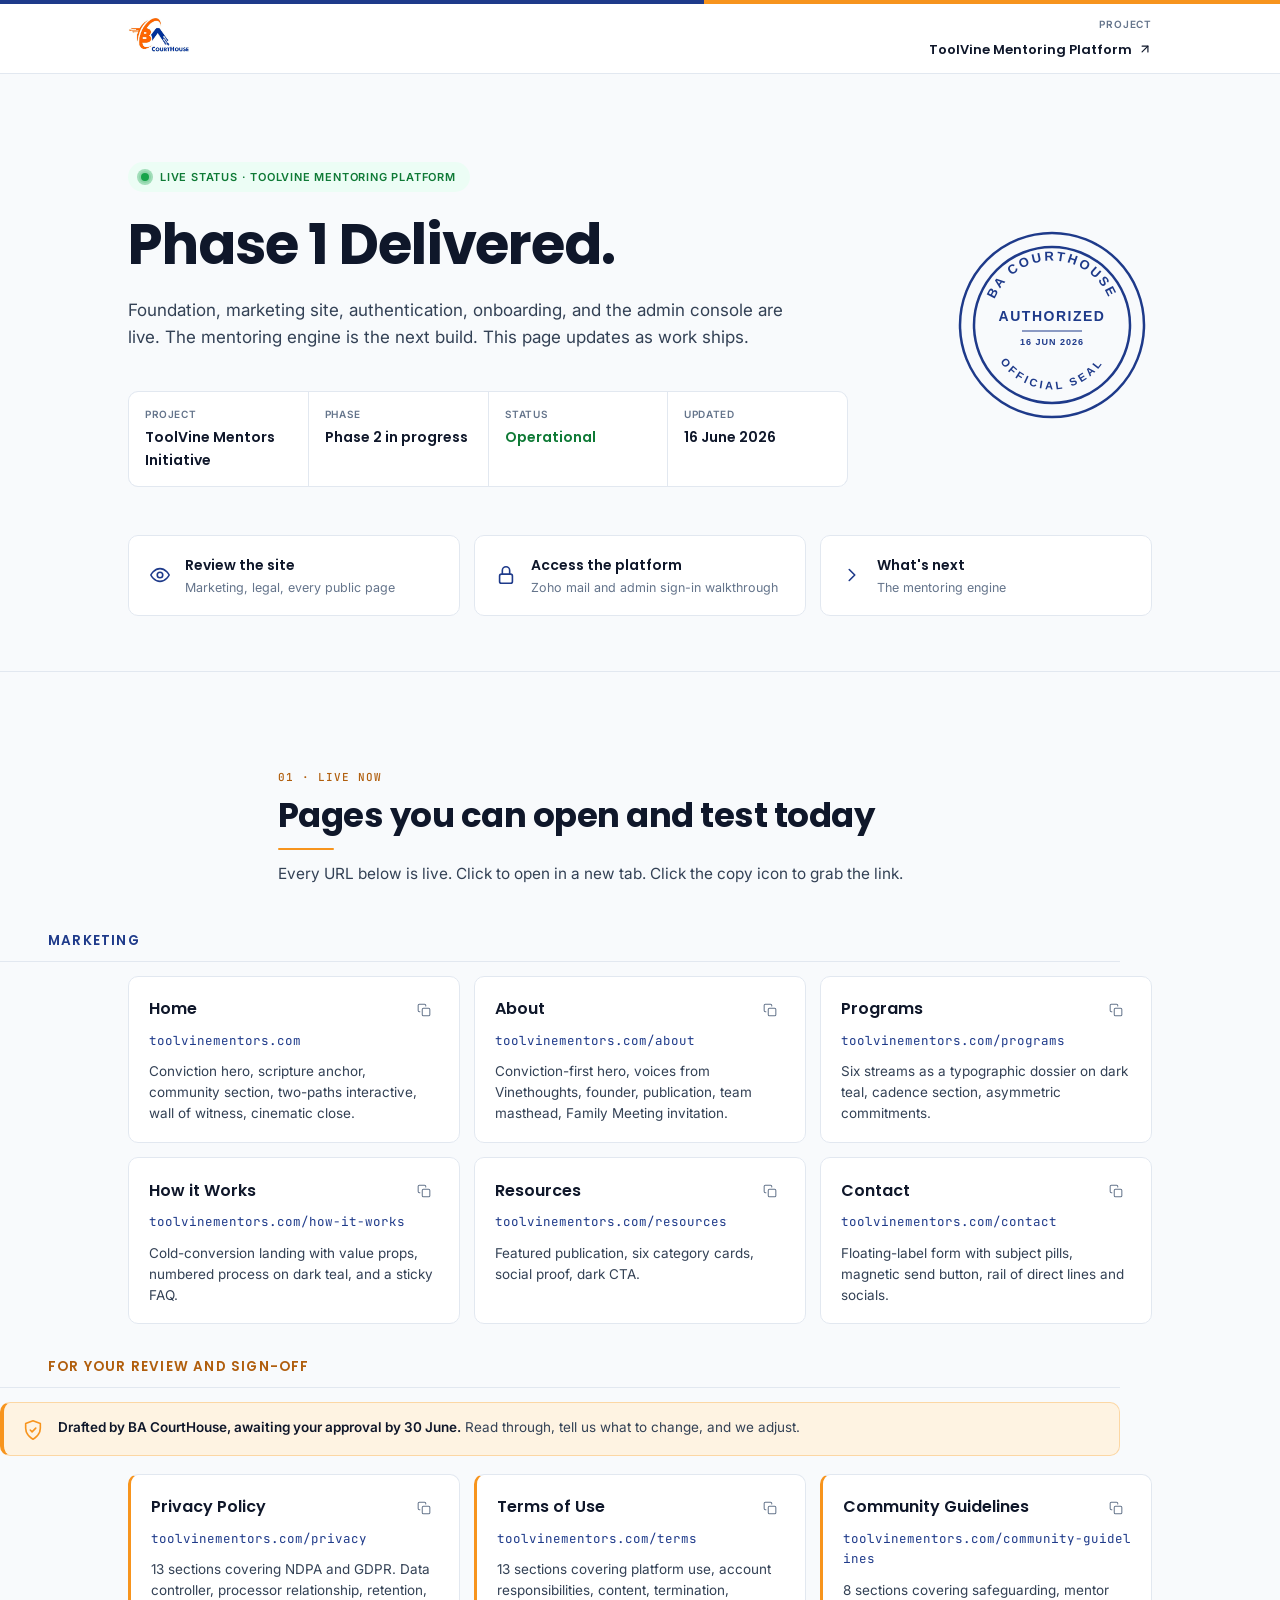
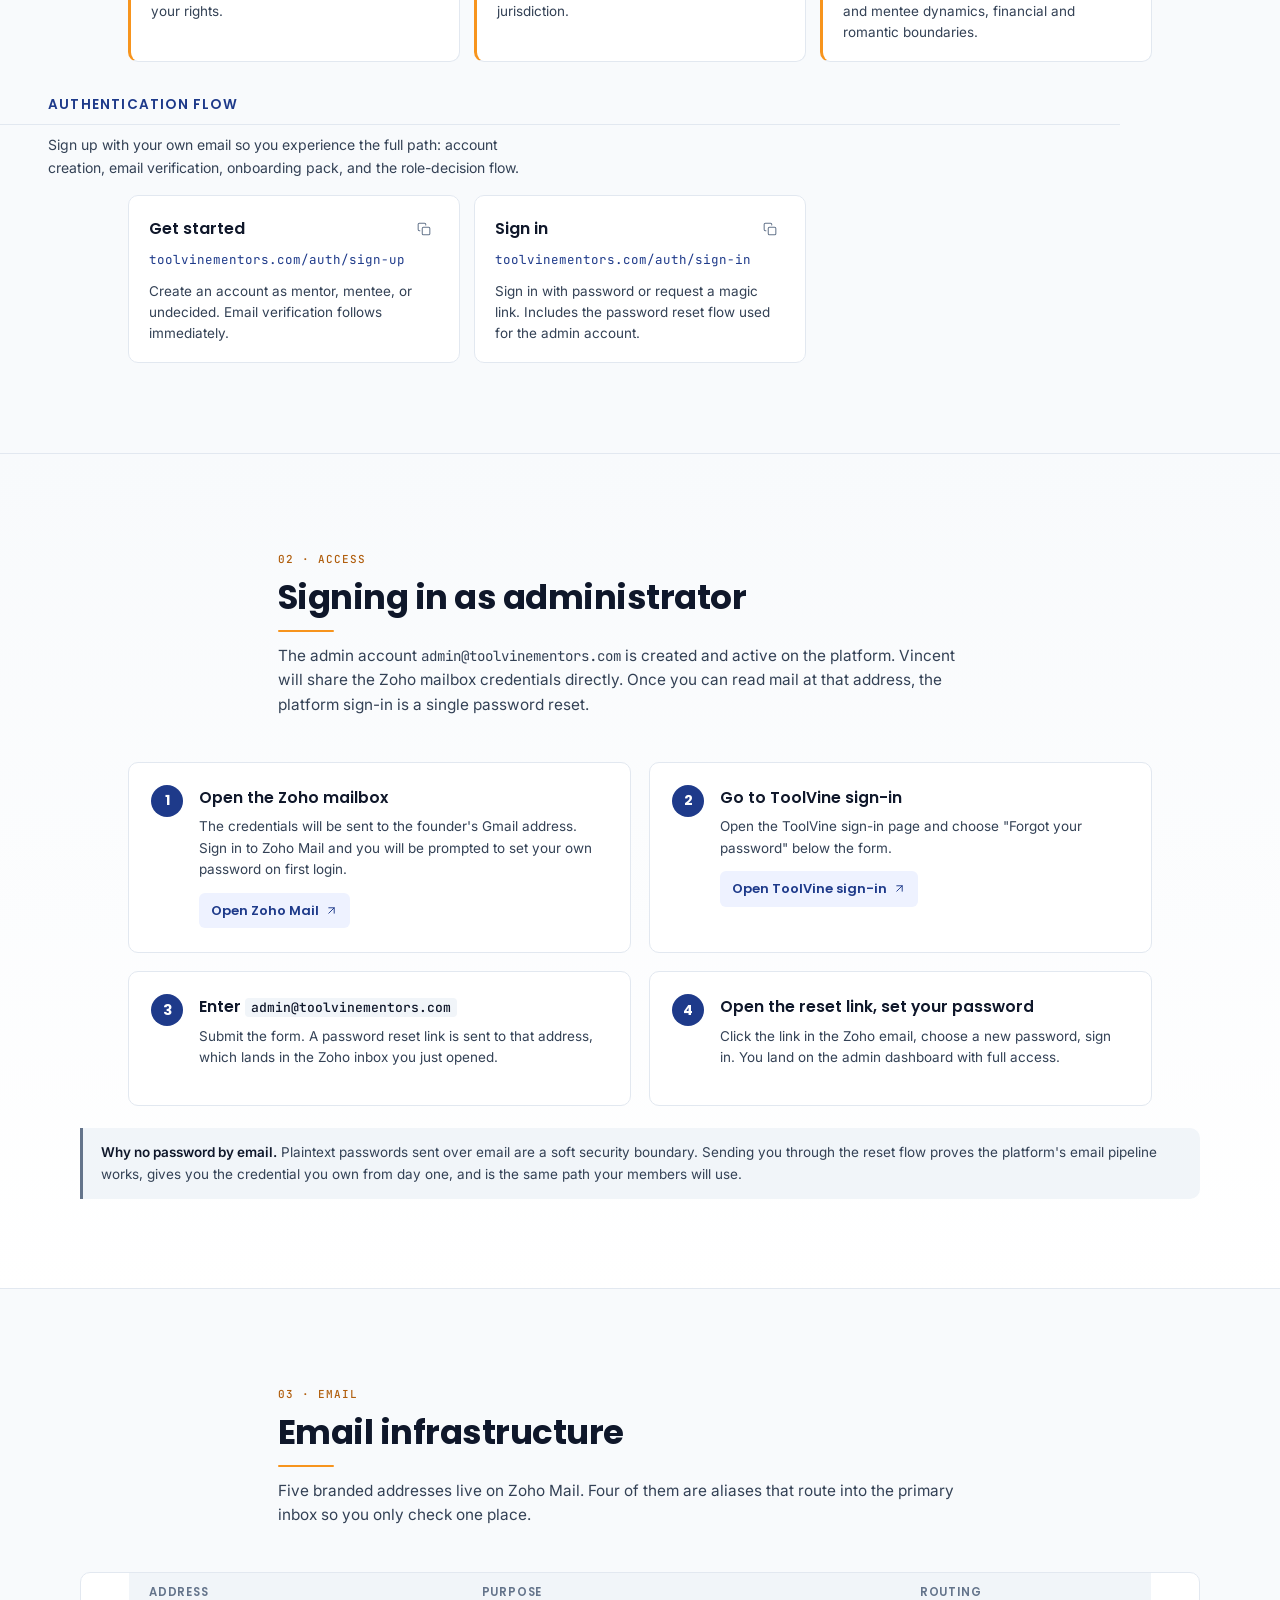
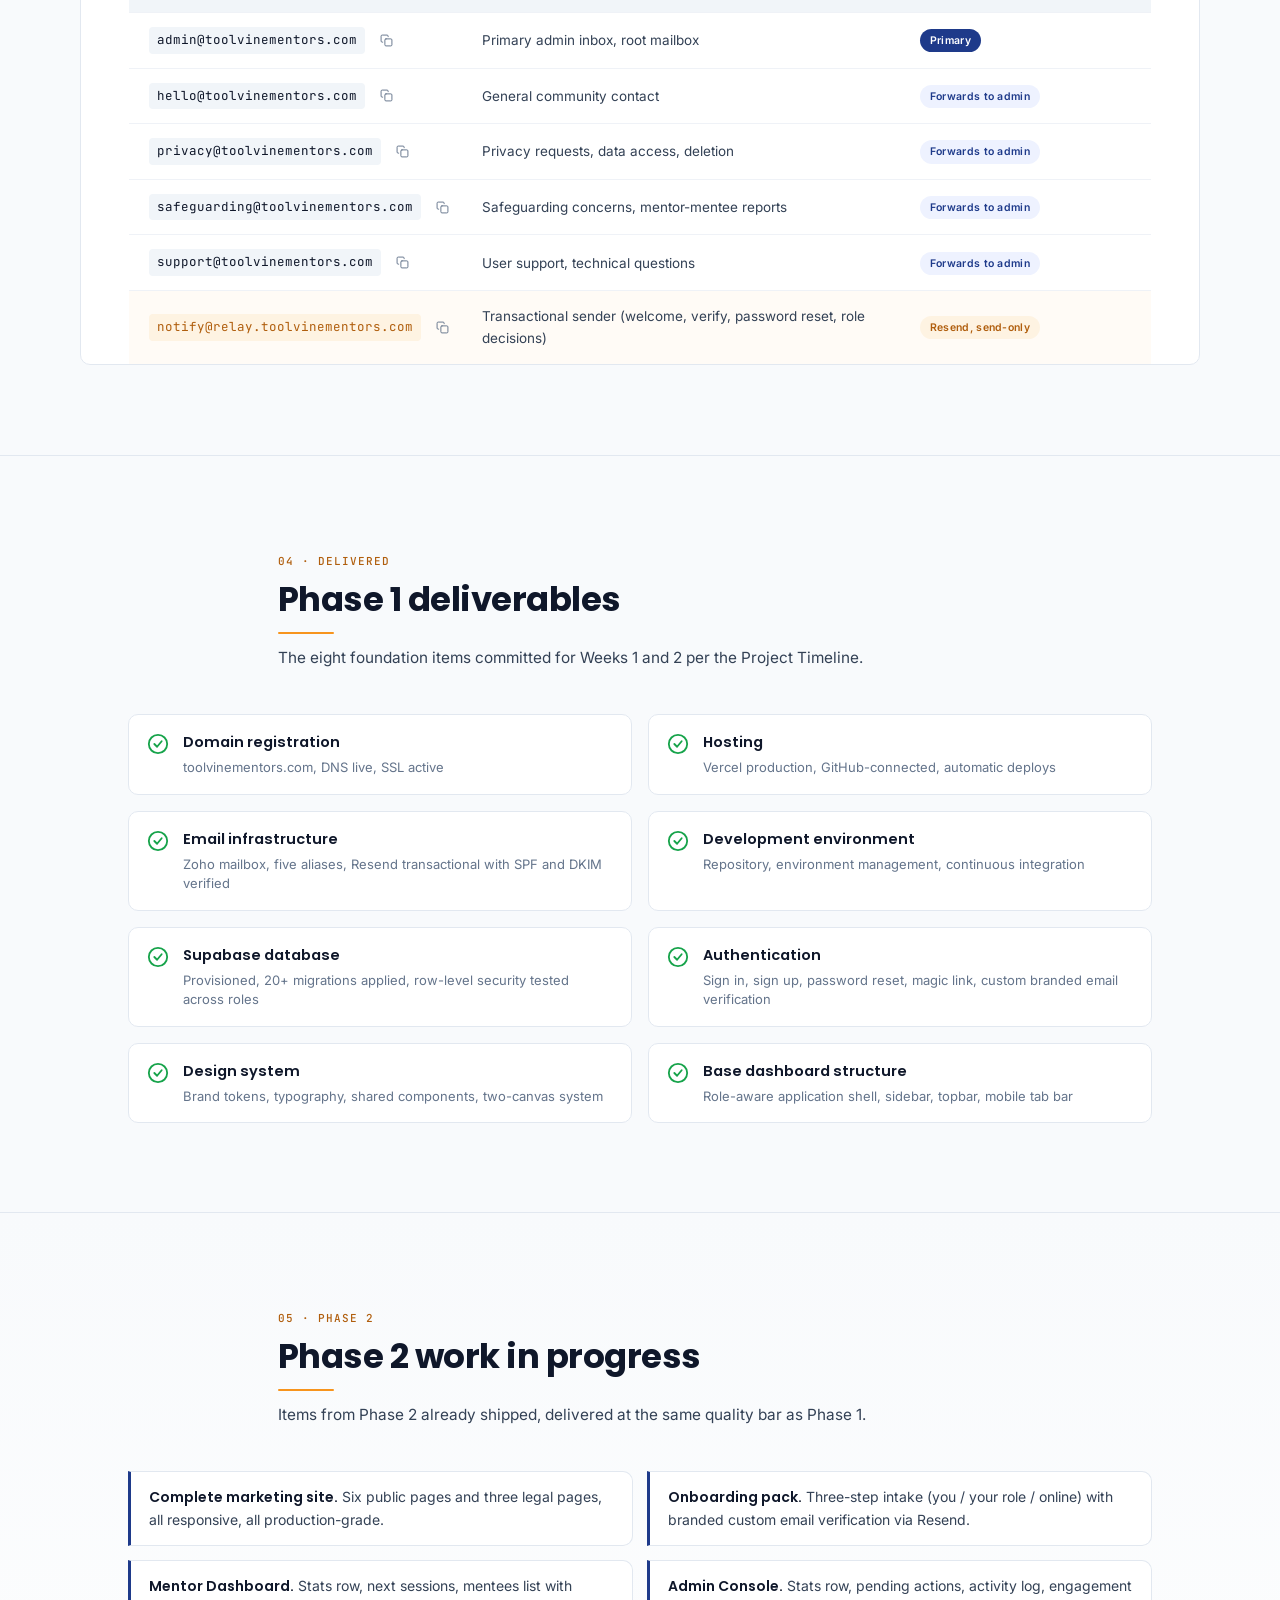
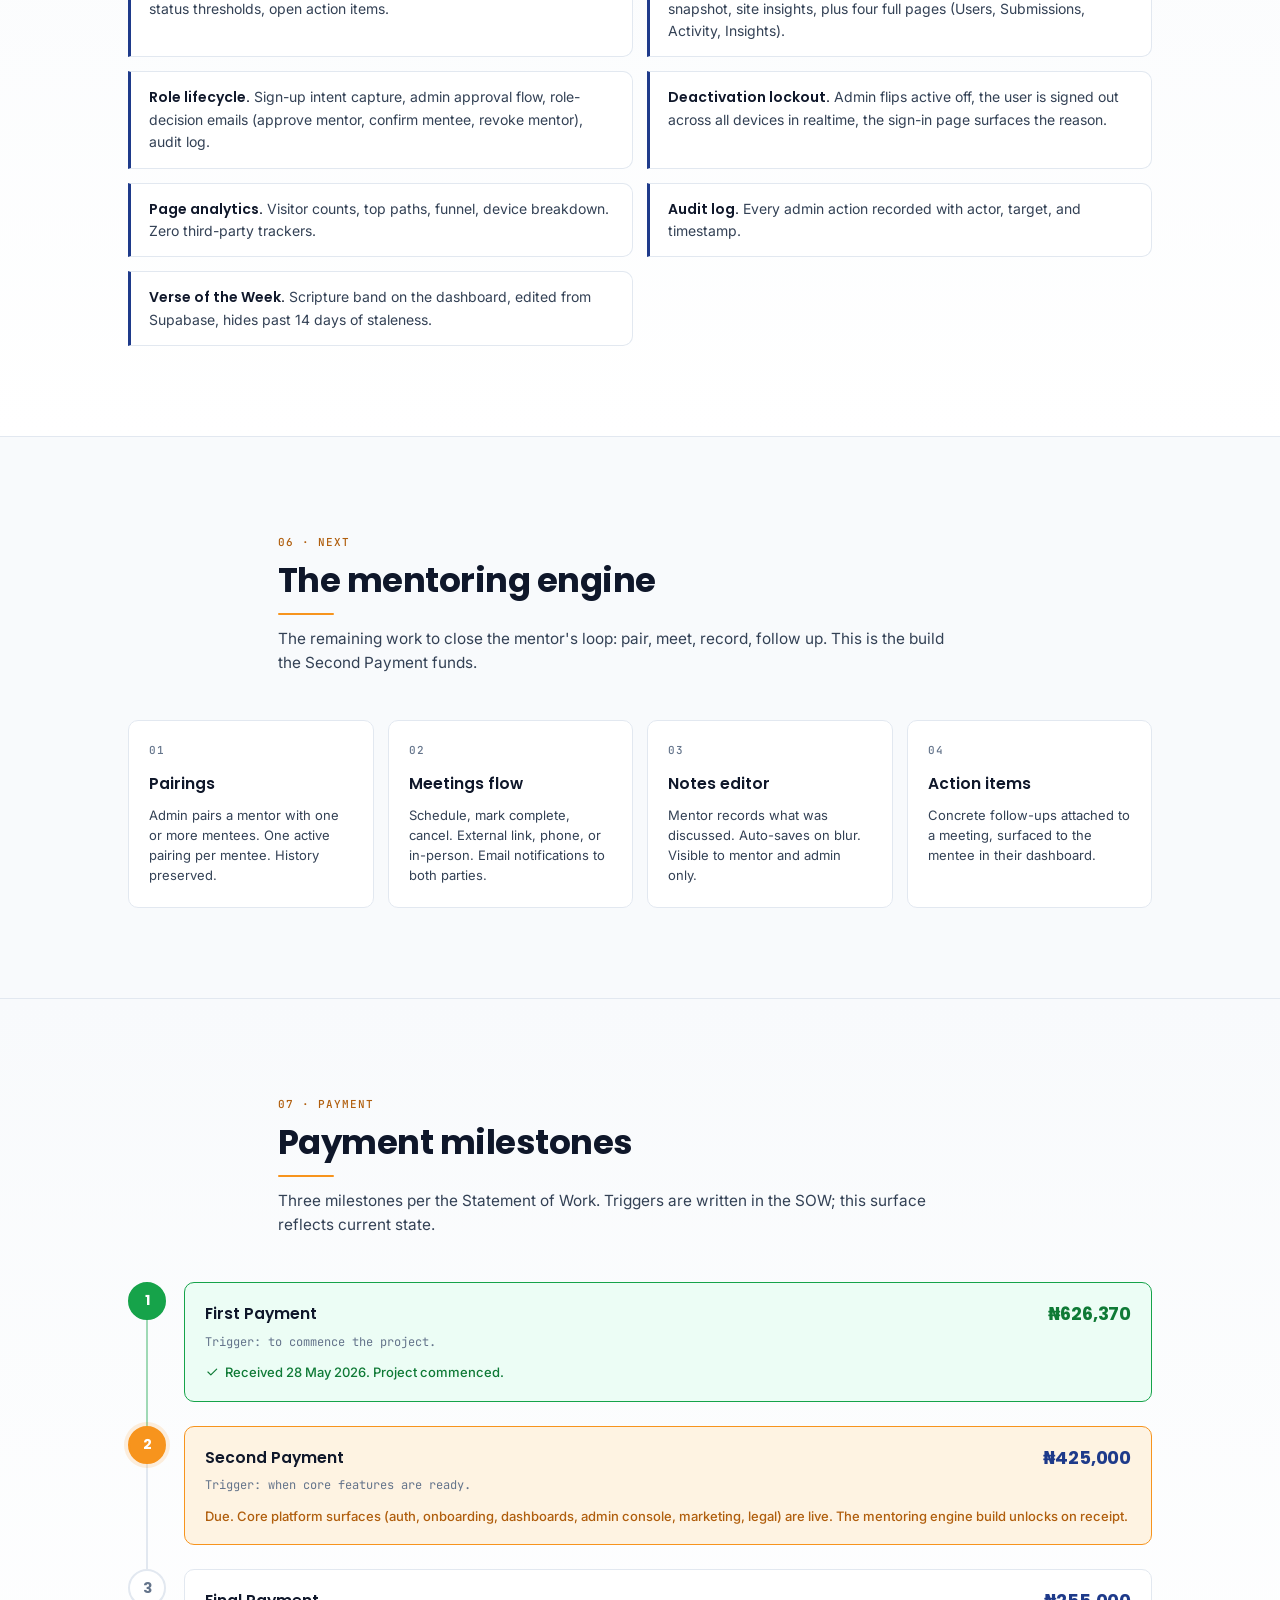
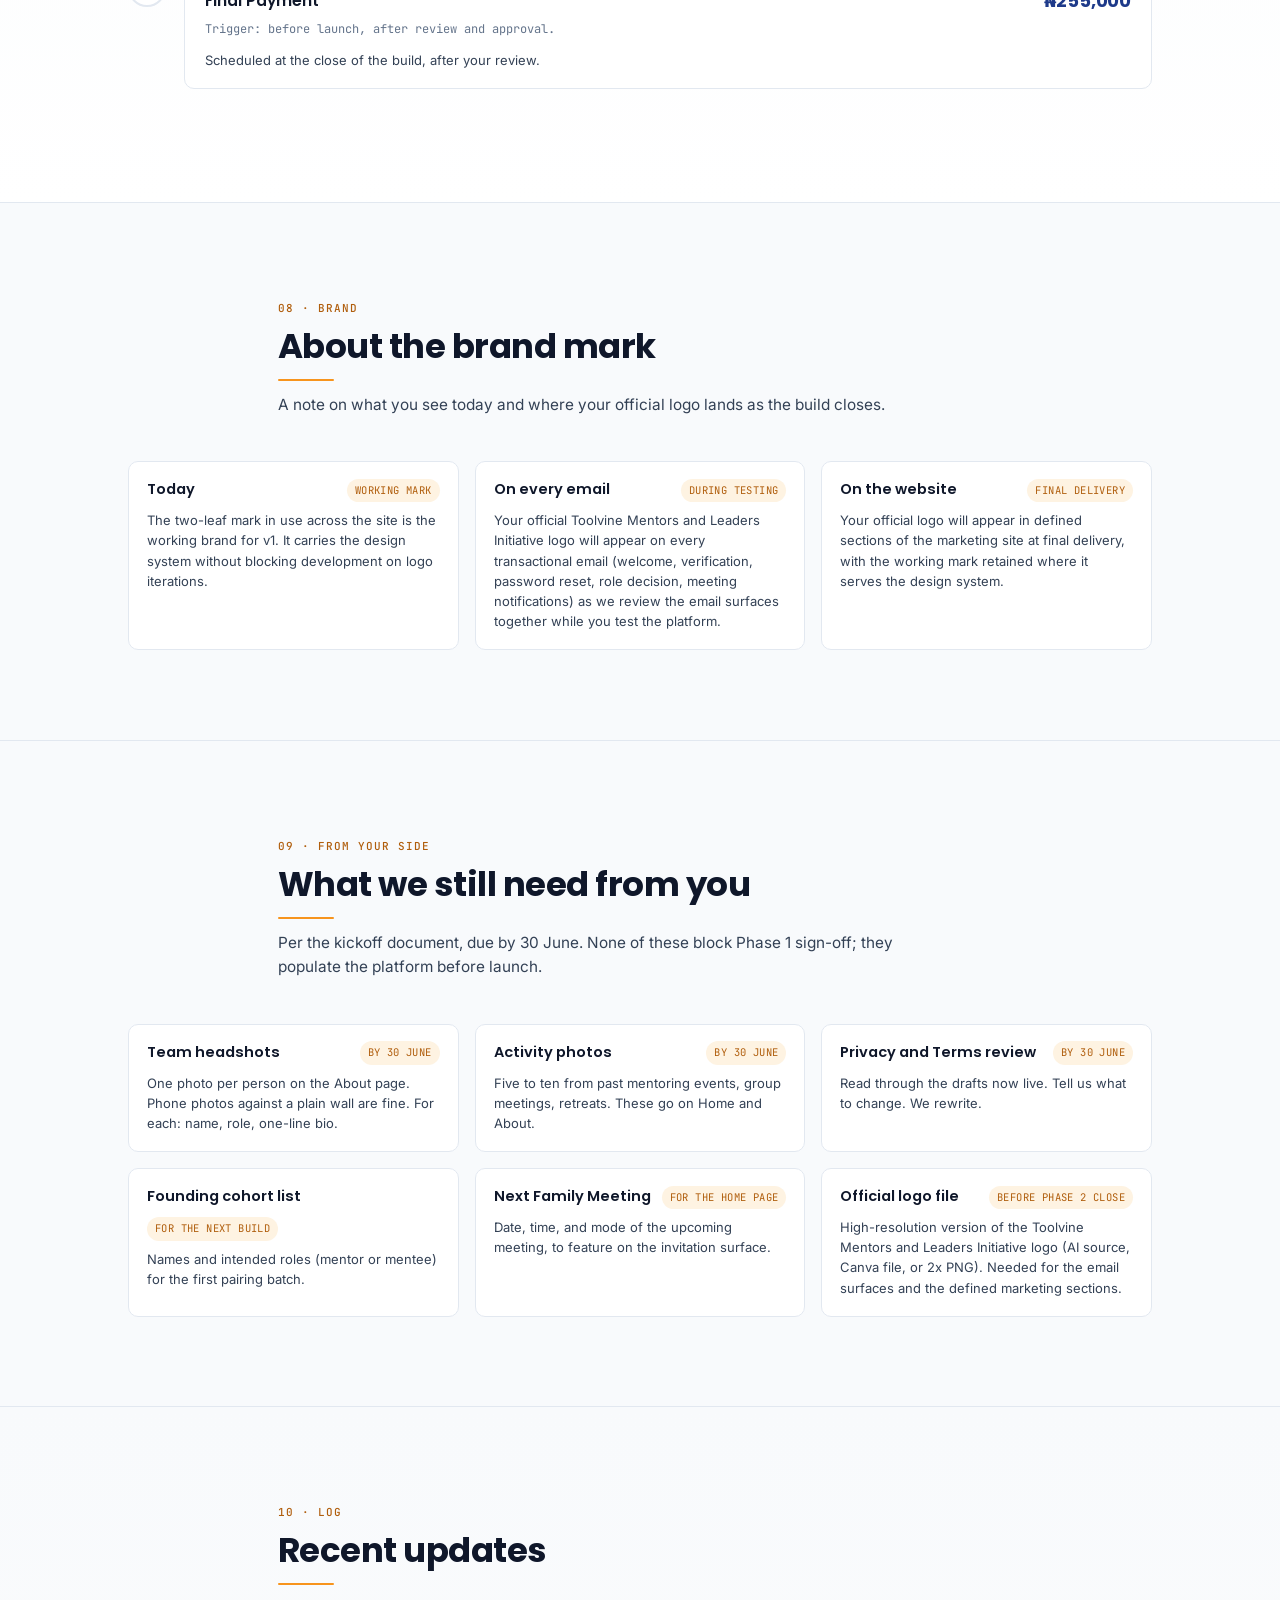
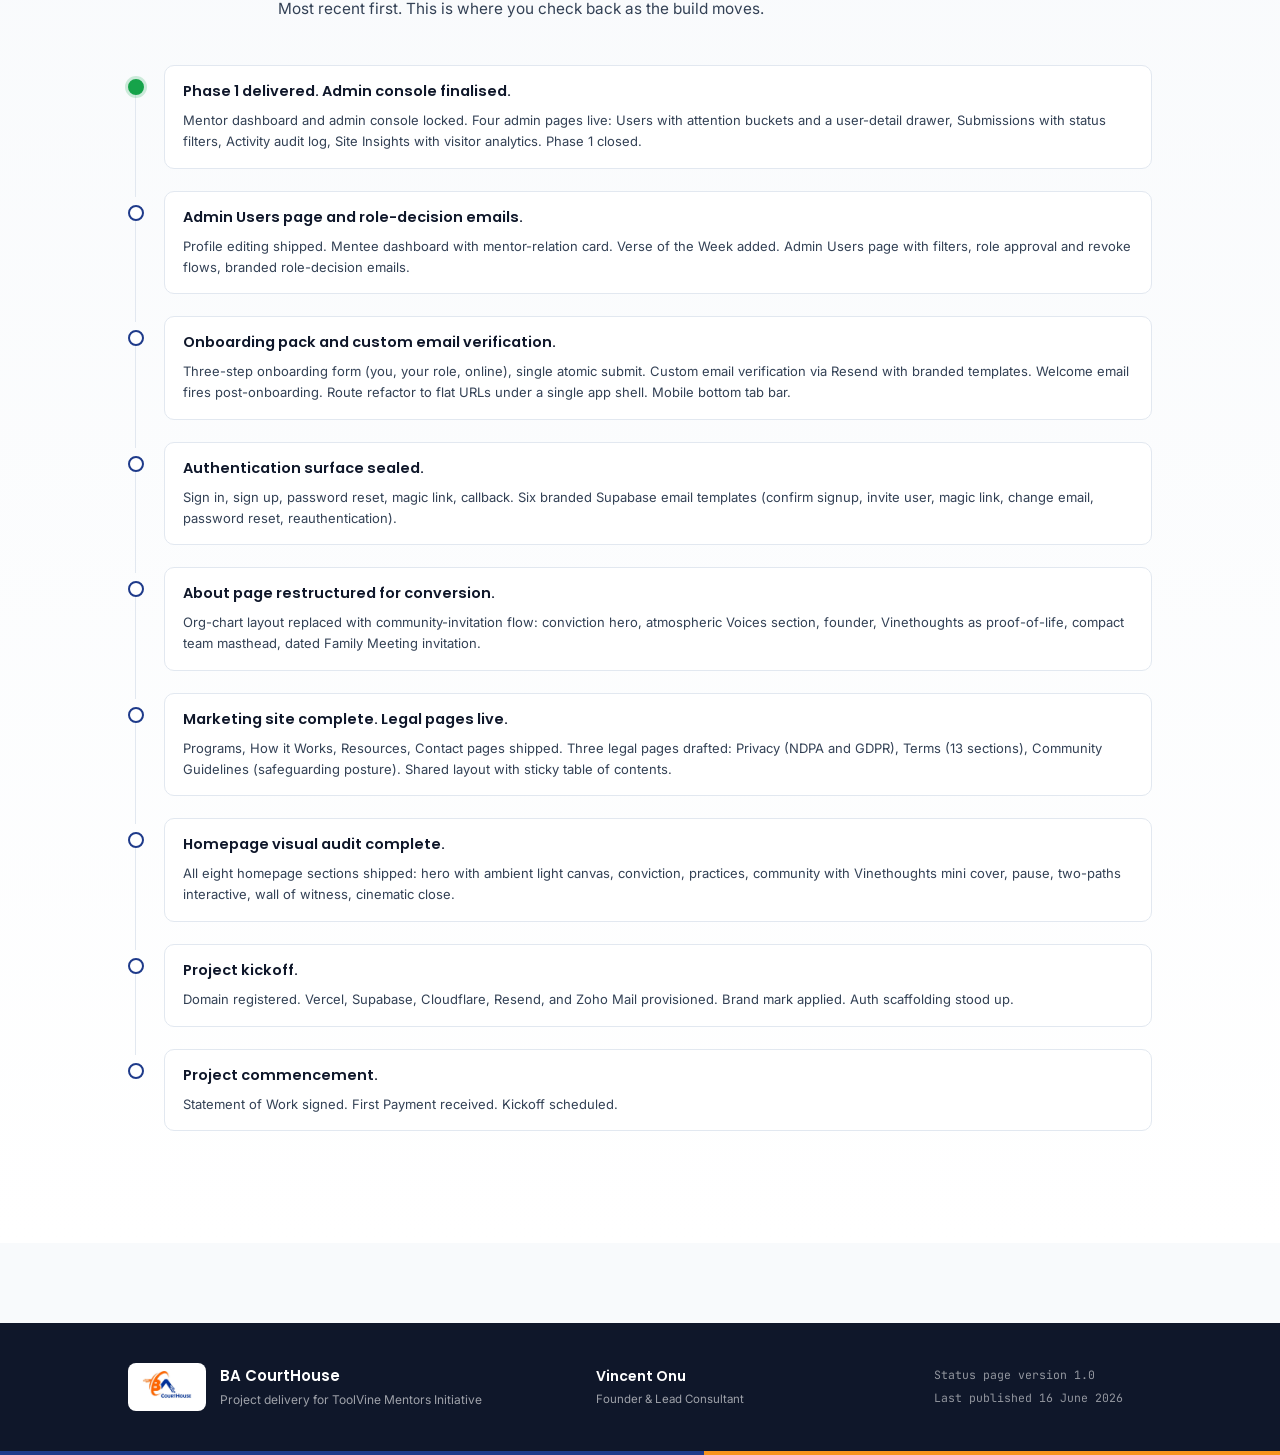
==== commit 04b2b5a8: "Add files via upload" ====
--- a/index.html
+++ b/index.html
@@ -720,10 +720,49 @@
         </section>
 
 
+        <!-- ============ Section: Brand mark ============ -->
+        <section class="section reveal" id="brand" aria-labelledby="brand-title">
+            <div class="section__head">
+                <span class="section__eyebrow">08 &middot; Brand</span>
+                <h2 class="section__title" id="brand-title">About the brand mark</h2>
+                <p class="section__lede">A note on what you see today and where your official logo lands as the build
+                    closes.</p>
+            </div>
+
+            <div class="needs">
+                <div class="need">
+                    <div class="need__head">
+                        <div class="need__title">Today</div>
+                        <div class="need__due">Working mark</div>
+                    </div>
+                    <p class="need__text">The two-leaf mark in use across the site is the working brand for v1. It
+                        carries the design system without blocking development on logo iterations.</p>
+                </div>
+                <div class="need">
+                    <div class="need__head">
+                        <div class="need__title">On every email</div>
+                        <div class="need__due">During testing</div>
+                    </div>
+                    <p class="need__text">Your official Toolvine Mentors and Leaders Initiative logo will appear on
+                        every transactional email (welcome, verification, password reset, role decision, meeting
+                        notifications) as we review the email surfaces together while you test the platform.</p>
+                </div>
+                <div class="need">
+                    <div class="need__head">
+                        <div class="need__title">On the website</div>
+                        <div class="need__due">Final delivery</div>
+                    </div>
+                    <p class="need__text">Your official logo will appear in defined sections of the marketing site at
+                        final delivery, with the working mark retained where it serves the design system.</p>
+                </div>
+            </div>
+        </section>
+
+
         <!-- ============ Section: We need from you ============ -->
         <section class="section reveal" id="from-you" aria-labelledby="from-you-title">
             <div class="section__head">
-                <span class="section__eyebrow">08 &middot; From your side</span>
+                <span class="section__eyebrow">09 &middot; From your side</span>
                 <h2 class="section__title" id="from-you-title">What we still need from you</h2>
                 <p class="section__lede">Per the kickoff document, due by 30 June. None of these block Phase 1 sign-off;
                     they populate the platform before launch.</p>
@@ -768,6 +807,15 @@
                     <p class="need__text">Date, time, and mode of the upcoming meeting, to feature on the invitation
                         surface.</p>
                 </div>
+                <div class="need">
+                    <div class="need__head">
+                        <div class="need__title">Official logo file</div>
+                        <div class="need__due">Before Phase 2 close</div>
+                    </div>
+                    <p class="need__text">High-resolution version of the Toolvine Mentors and Leaders Initiative logo
+                        (AI source, Canva file, or 2x PNG). Needed for the email surfaces and the defined marketing
+                        sections.</p>
+                </div>
             </div>
         </section>
 
@@ -775,7 +823,7 @@
         <!-- ============ Section: Recent updates ============ -->
         <section class="section section--alt reveal" id="updates" aria-labelledby="updates-title">
             <div class="section__head">
-                <span class="section__eyebrow">09 &middot; Log</span>
+                <span class="section__eyebrow">10 &middot; Log</span>
                 <h2 class="section__title" id="updates-title">Recent updates</h2>
                 <p class="section__lede">Most recent first. This is where you check back as the build moves.</p>
             </div>
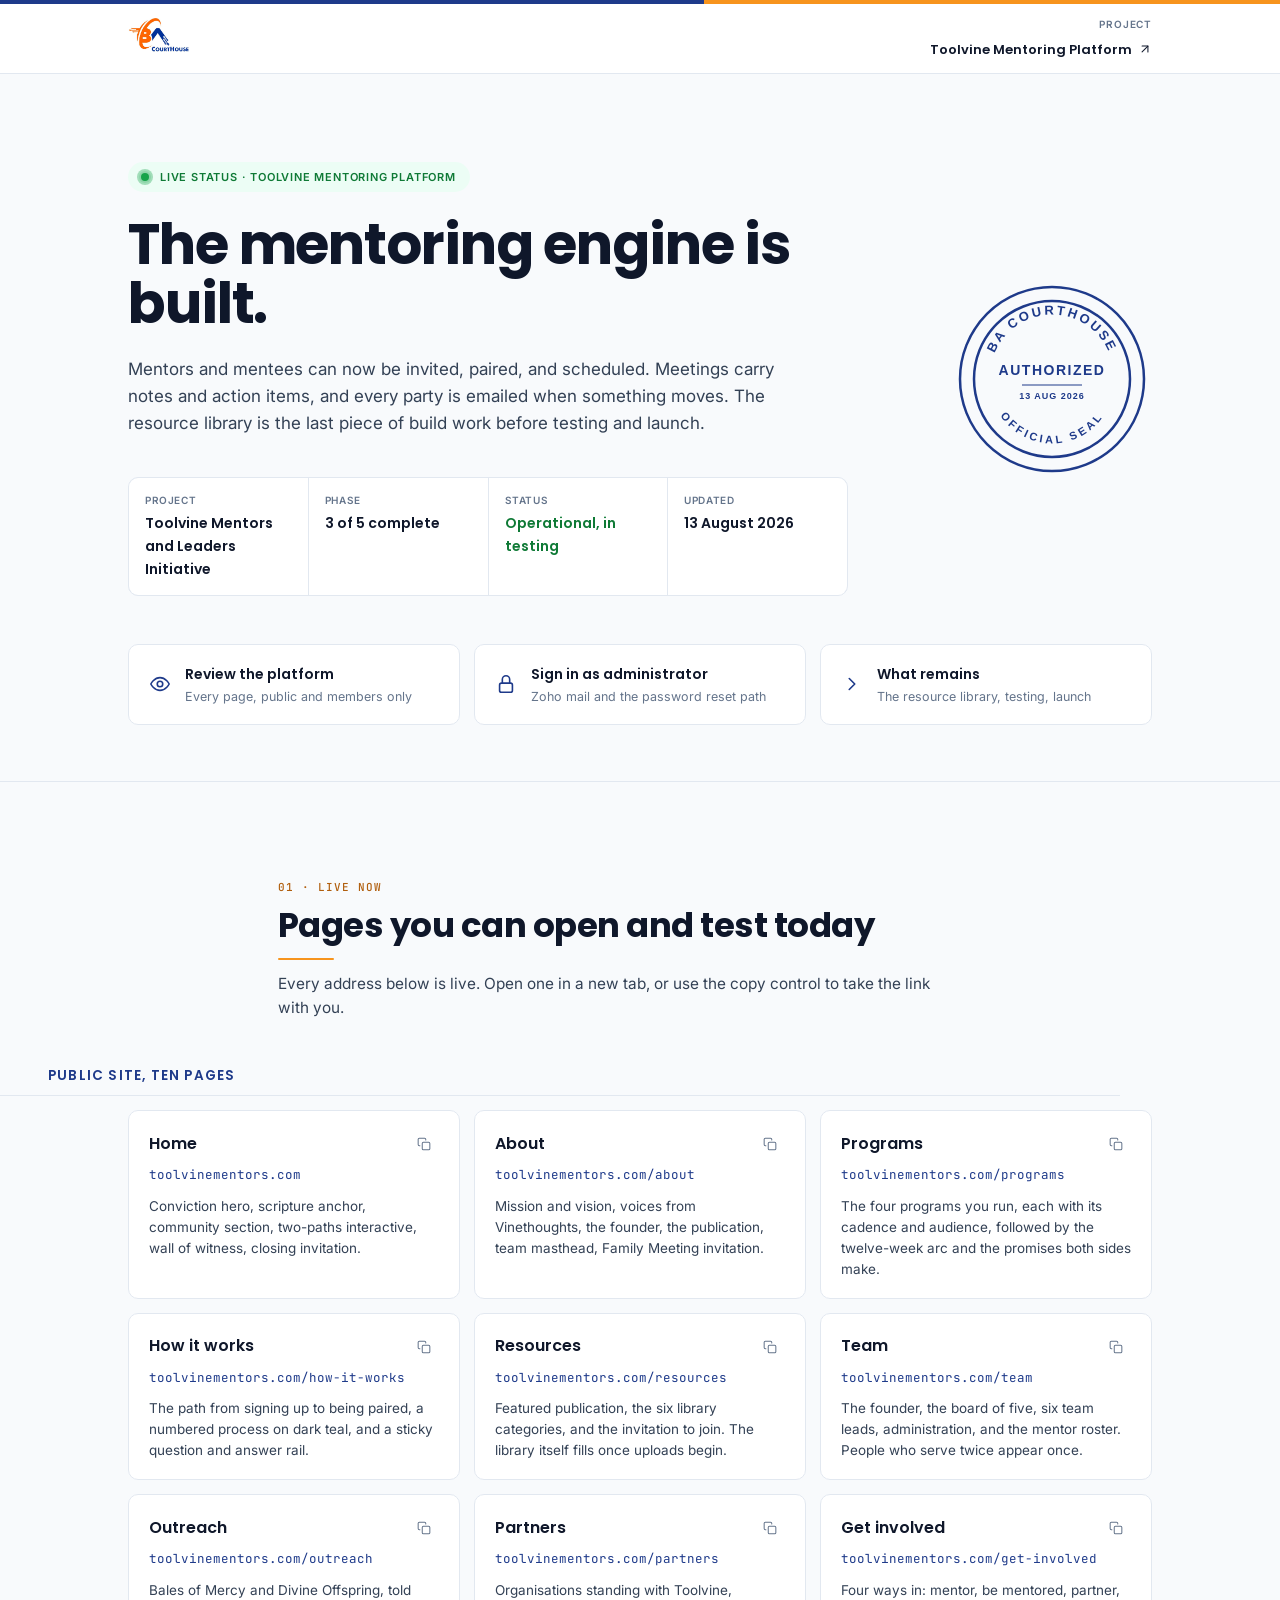
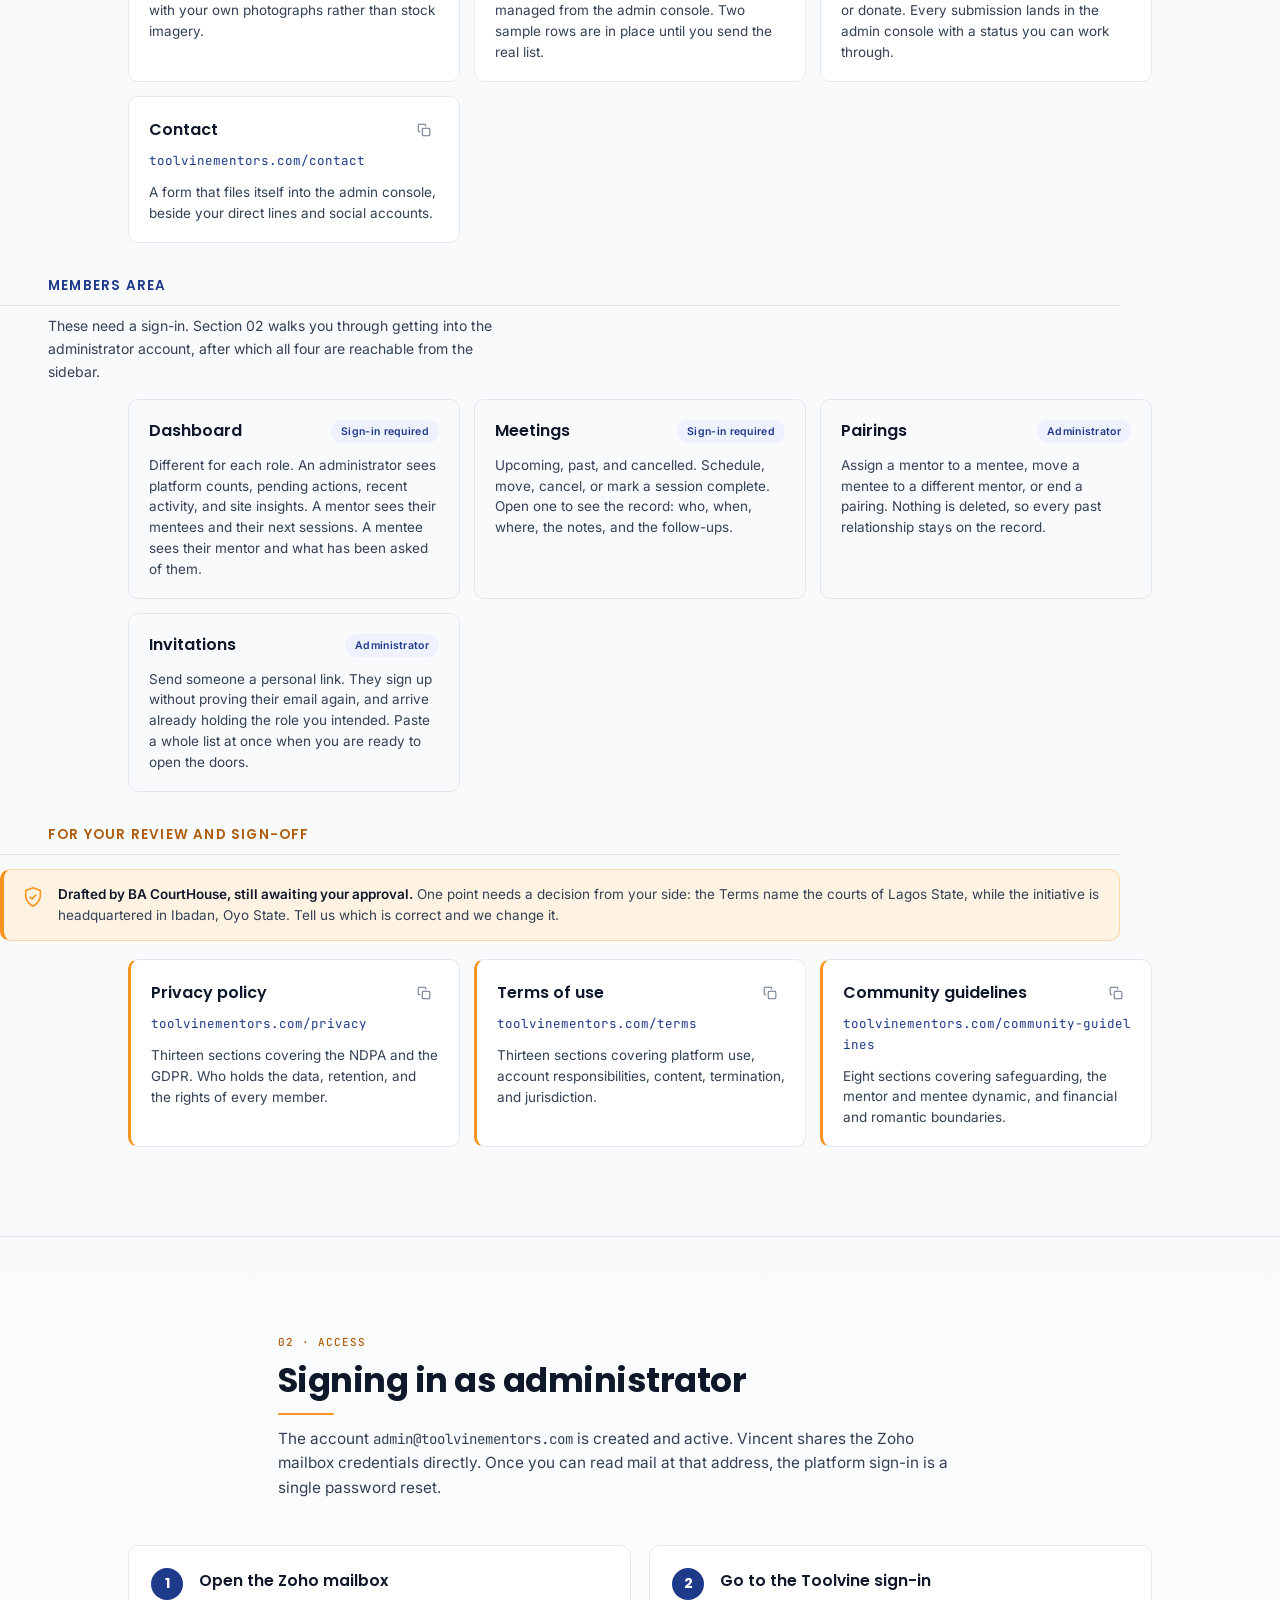
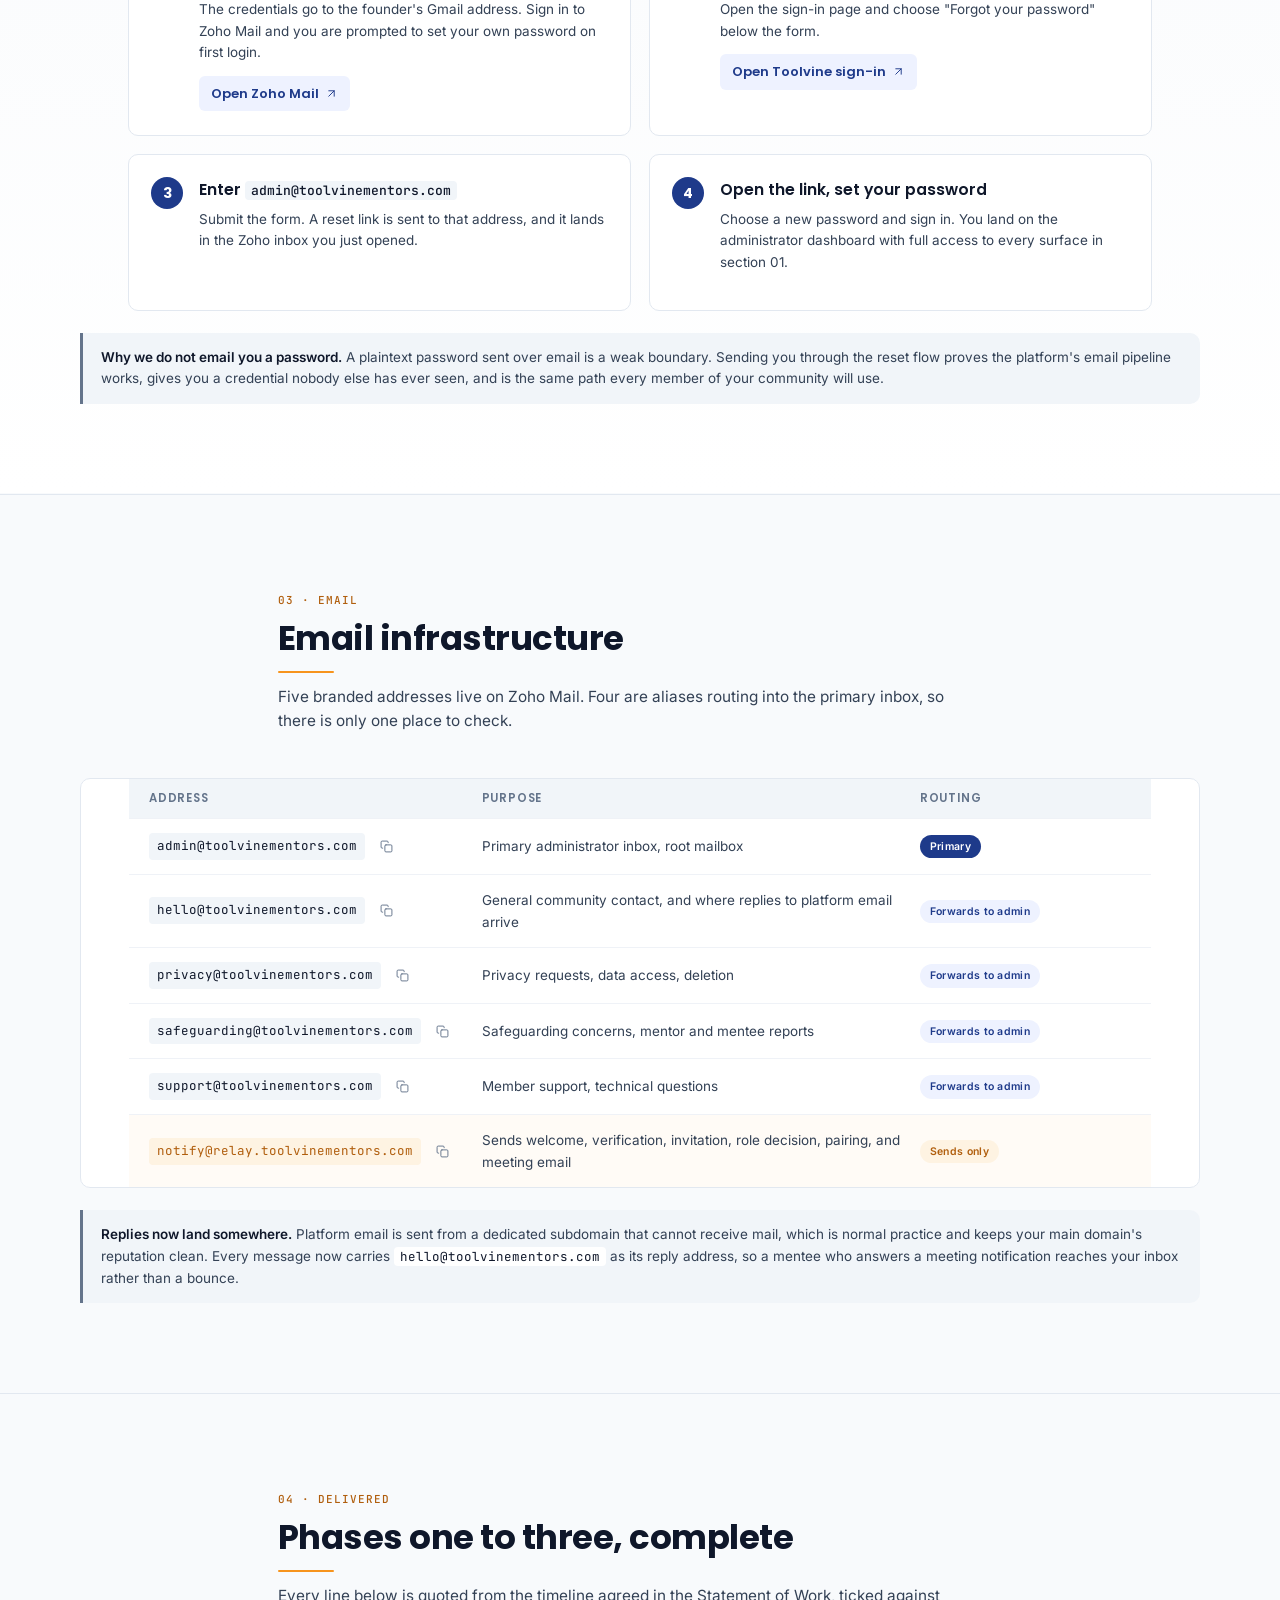
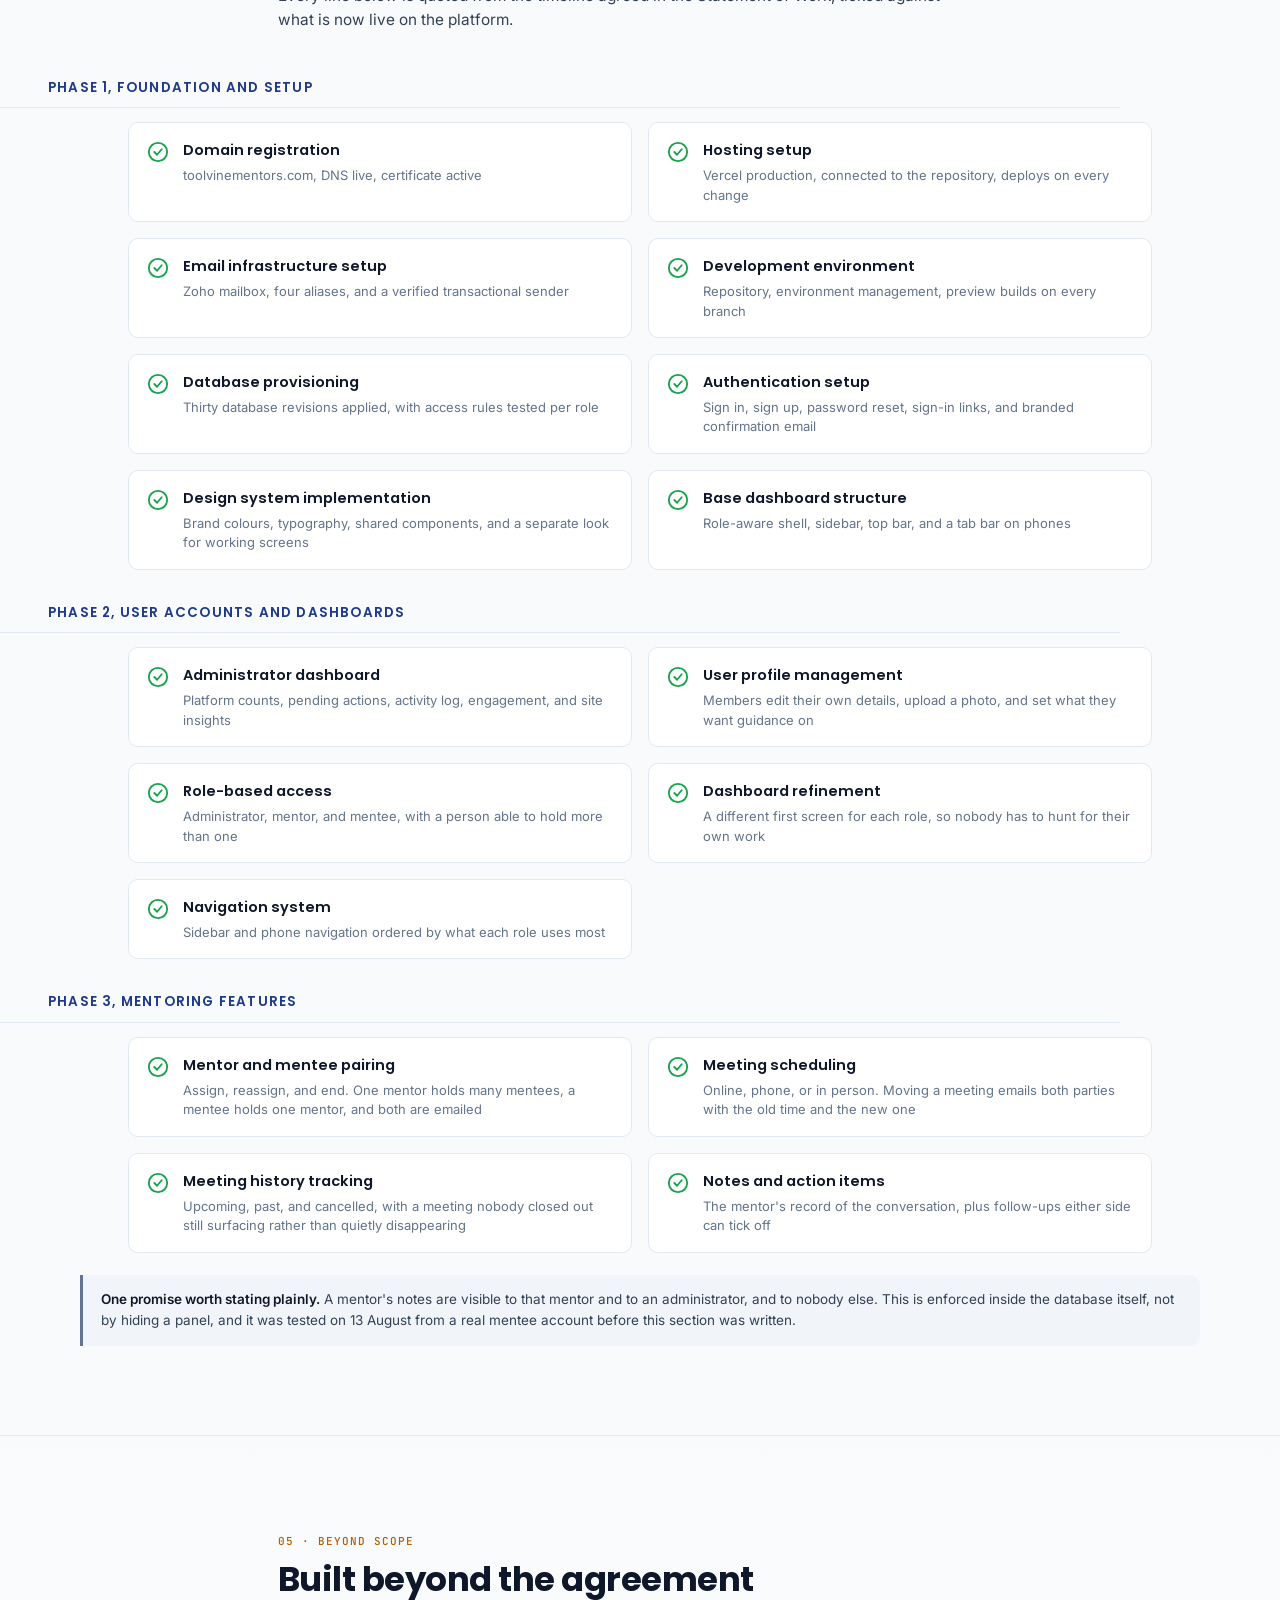
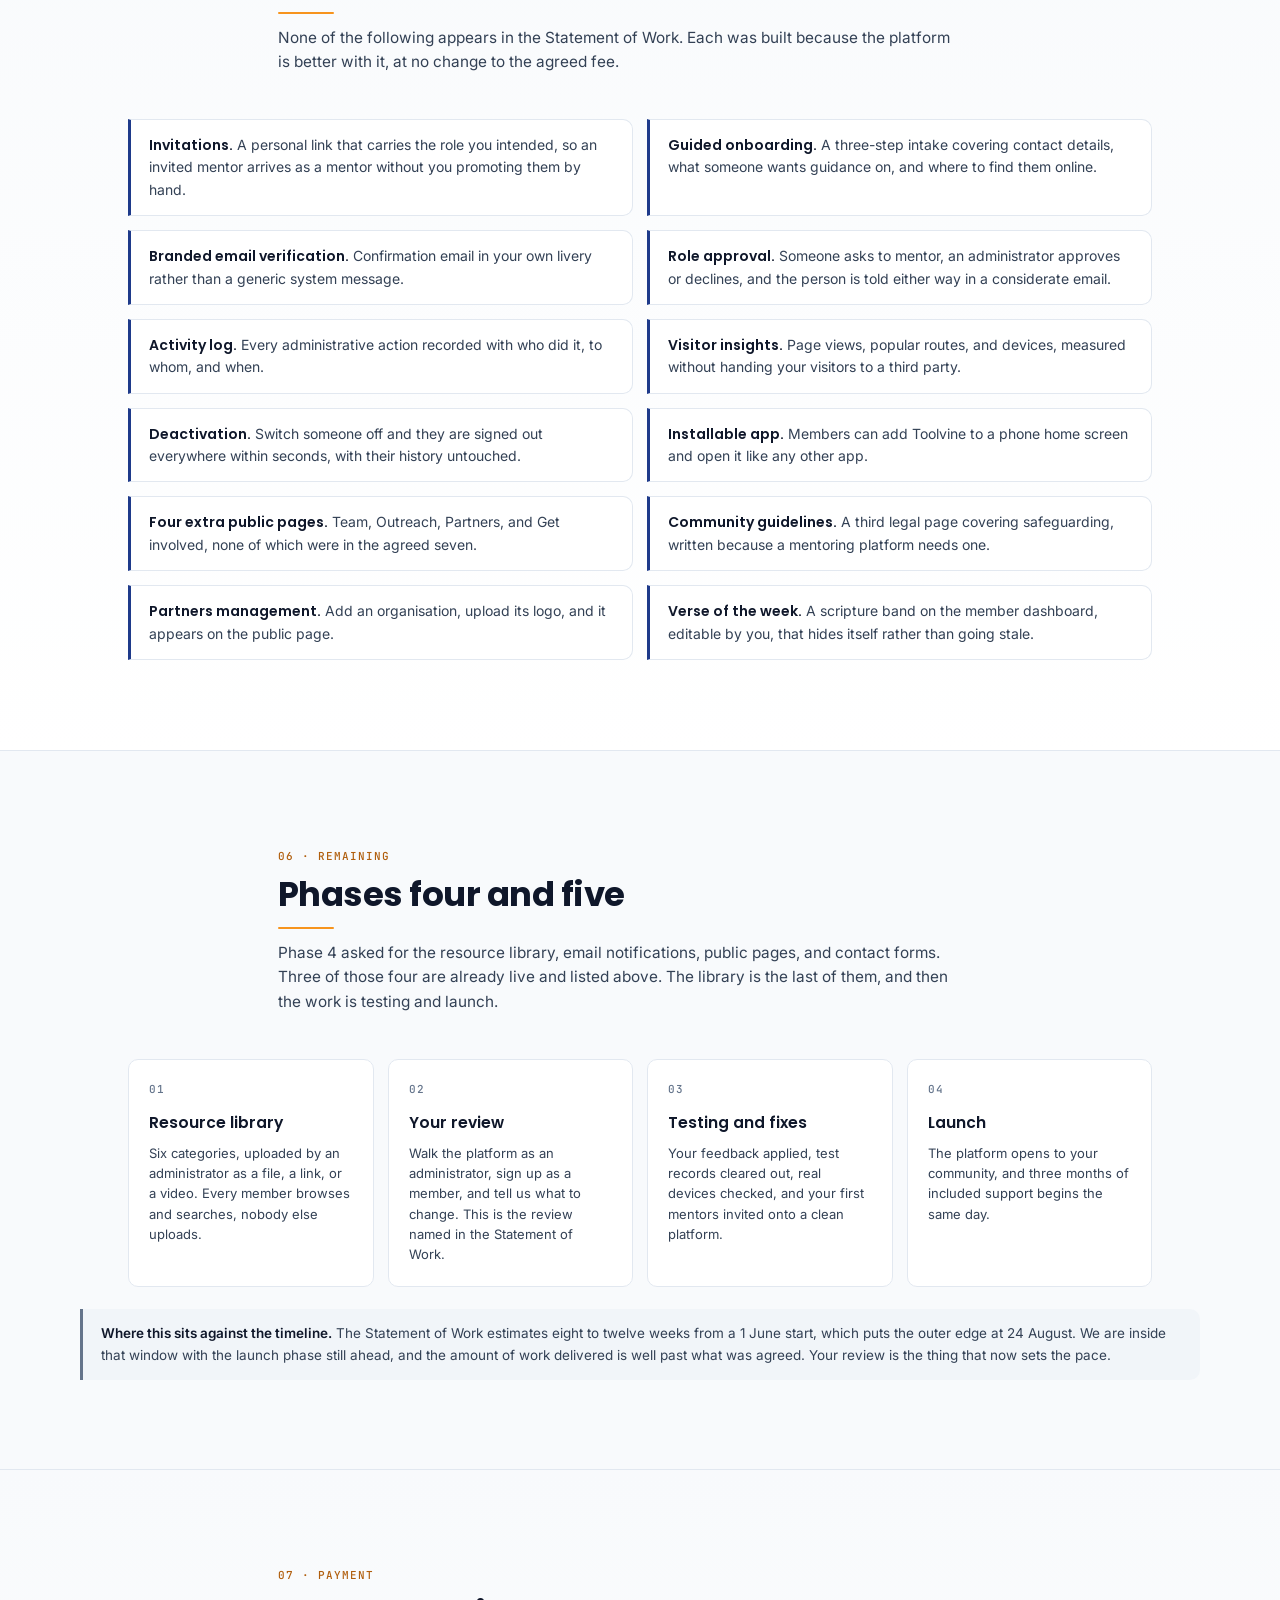
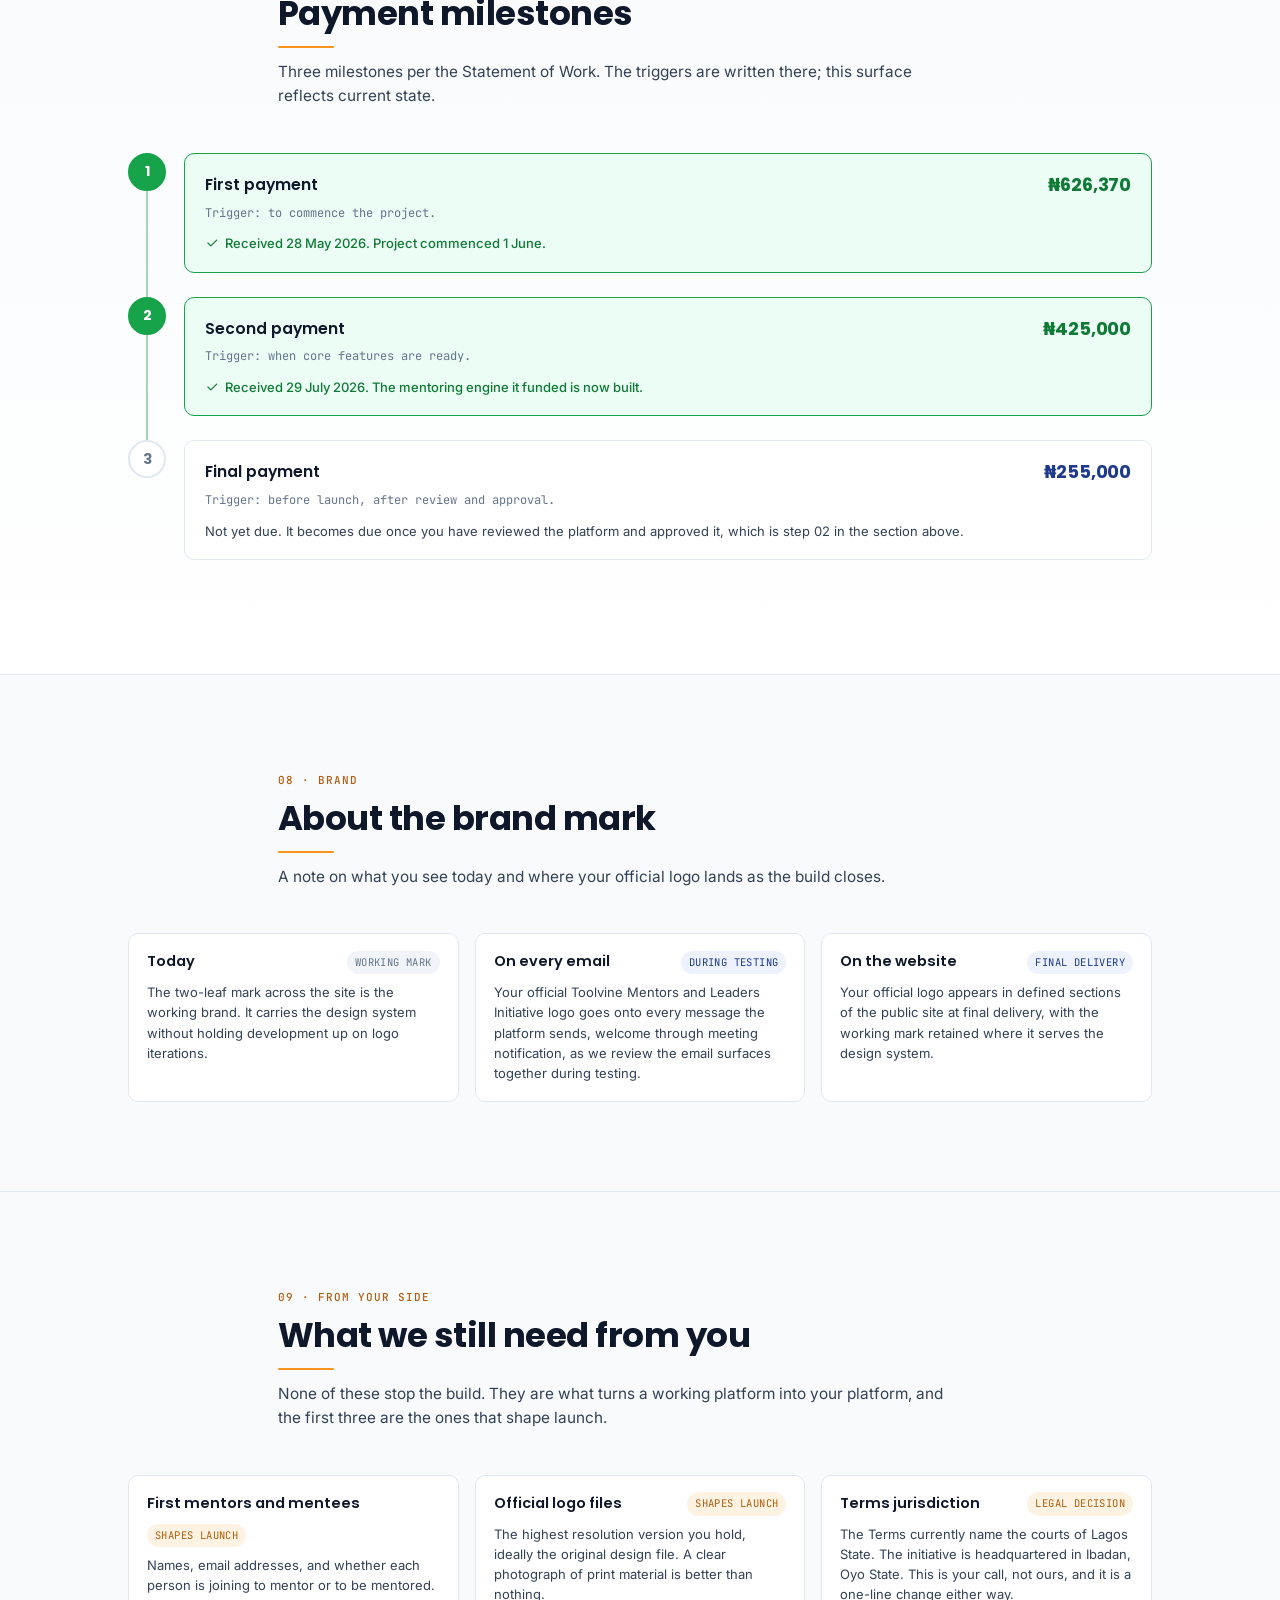
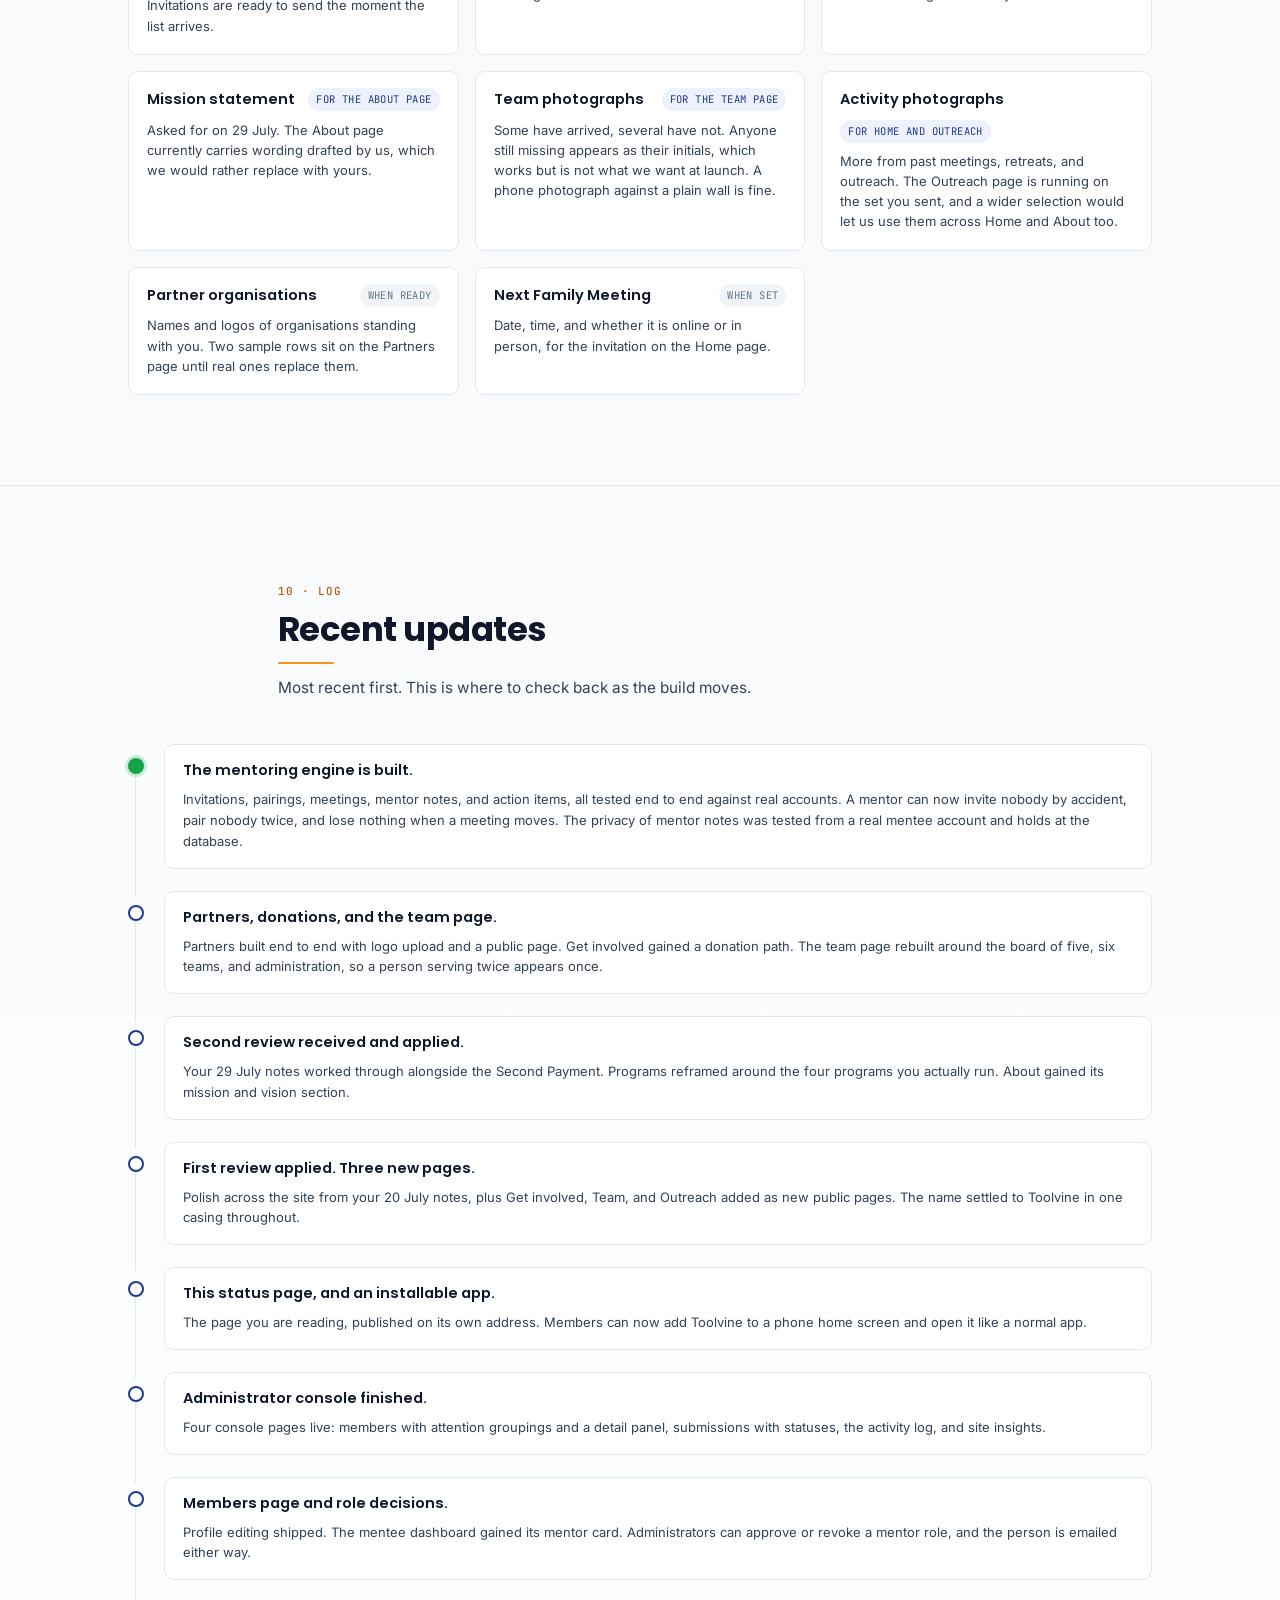
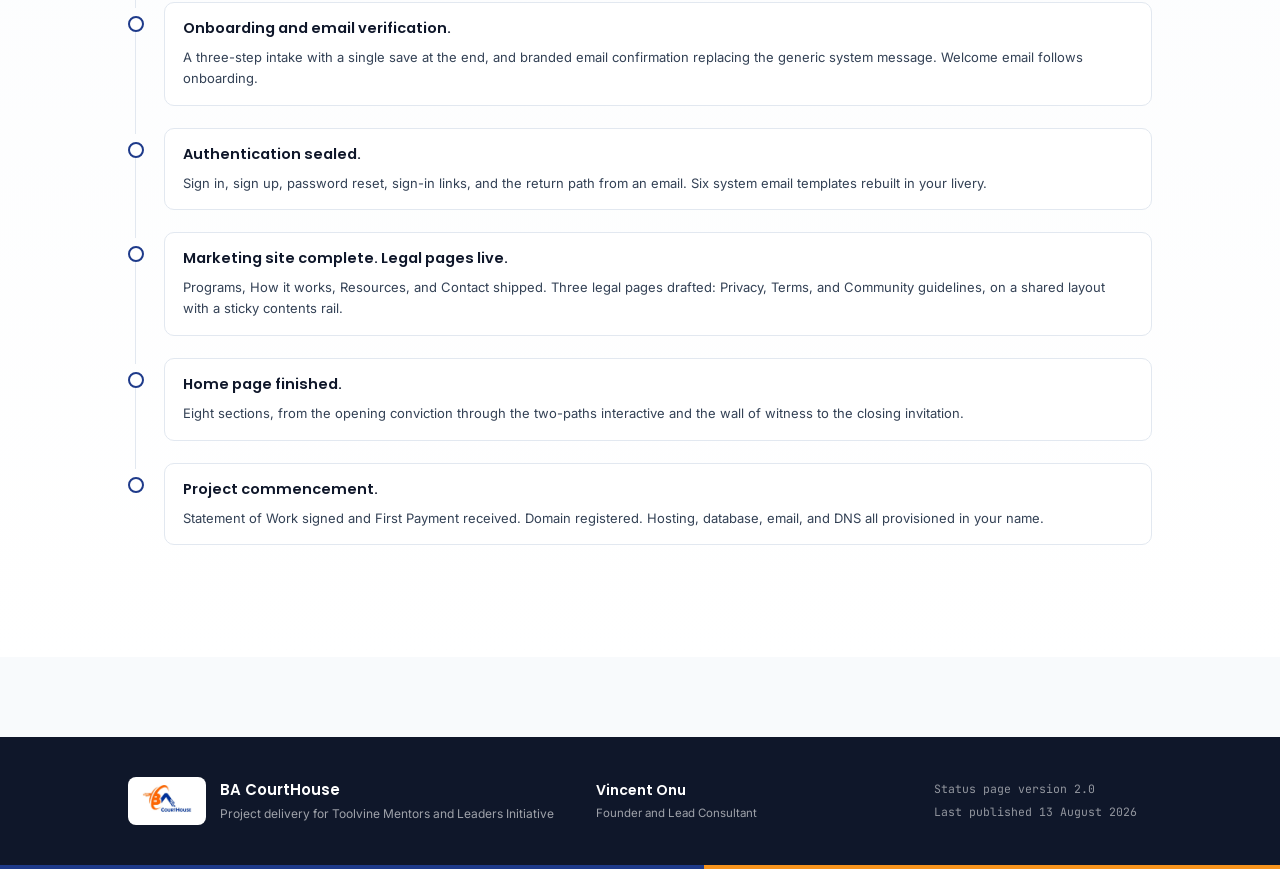
==== commit ae41b2b1: "Add files via upload" ====
--- a/index.html
+++ b/index.html
@@ -4,13 +4,13 @@
 <head>
     <meta charset="UTF-8">
     <meta name="viewport" content="width=device-width, initial-scale=1.0">
-    <title>Project Status | ToolVine Mentoring Platform | BA CourtHouse</title>
+    <title>Project Status | Toolvine Mentoring Platform | BA CourtHouse</title>
     <meta name="description"
-        content="Live project status for the ToolVine Mentoring Platform. Phase 1 delivered. Verification surfaces, access walkthrough, and ongoing progress.">
+        content="Live project status for the Toolvine Mentoring Platform. Phases 1 to 3 complete. Verification surfaces, access walkthrough, and ongoing progress.">
     <meta name="robots" content="noindex">
 
-    <meta property="og:title" content="ToolVine Mentoring Platform · Project Status">
-    <meta property="og:description" content="Phase 1 delivered. Verification surfaces and ongoing progress, live.">
+    <meta property="og:title" content="Toolvine Mentoring Platform, project status">
+    <meta property="og:description" content="Phases 1 to 3 complete. The mentoring engine is built and in testing.">
     <meta property="og:type" content="website">
     <meta property="og:url" content="https://status.toolvinementors.com/">
 
@@ -23,14 +23,56 @@
     <link rel="stylesheet" href="status.css">
 
     <script>
-        // Flip progressive-enhancement marker before paint so reveal CSS only
-        // applies when JS is active; without JS the content remains visible.
+        // Flip the progressive-enhancement marker before paint so reveal CSS only
+        // applies when JS is active. Without JS the content stays visible.
         document.documentElement.classList.remove('no-js');
         document.documentElement.classList.add('js');
     </script>
 </head>
 
 <body>
+
+    <!-- ============ Icon sprite ============ -->
+    <svg class="sprite" aria-hidden="true" focusable="false">
+        <symbol id="i-copy" viewBox="0 0 24 24" fill="none" stroke="currentColor" stroke-width="1.75"
+            stroke-linecap="round" stroke-linejoin="round">
+            <rect x="9" y="9" width="13" height="13" rx="2" />
+            <path d="M5 15H4a2 2 0 0 1-2-2V4a2 2 0 0 1 2-2h9a2 2 0 0 1 2 2v1" />
+        </symbol>
+        <symbol id="i-out" viewBox="0 0 24 24" fill="none" stroke="currentColor" stroke-width="1.75"
+            stroke-linecap="round" stroke-linejoin="round">
+            <path d="M7 17 17 7" />
+            <path d="M7 7h10v10" />
+        </symbol>
+        <symbol id="i-tick" viewBox="0 0 24 24" fill="none" stroke="currentColor" stroke-width="2"
+            stroke-linecap="round" stroke-linejoin="round">
+            <circle cx="12" cy="12" r="10" />
+            <path d="m8 12 3 3 5-6" />
+        </symbol>
+        <symbol id="i-paid" viewBox="0 0 24 24" fill="none" stroke="currentColor" stroke-width="2"
+            stroke-linecap="round" stroke-linejoin="round">
+            <path d="m5 12 5 5L20 7" />
+        </symbol>
+        <symbol id="i-eye" viewBox="0 0 24 24" fill="none" stroke="currentColor" stroke-width="1.75"
+            stroke-linecap="round" stroke-linejoin="round">
+            <path d="M2 12s3.5-7 10-7 10 7 10 7-3.5 7-10 7S2 12 2 12Z" />
+            <circle cx="12" cy="12" r="3" />
+        </symbol>
+        <symbol id="i-lock" viewBox="0 0 24 24" fill="none" stroke="currentColor" stroke-width="1.75"
+            stroke-linecap="round" stroke-linejoin="round">
+            <rect x="5" y="11" width="14" height="10" rx="2" />
+            <path d="M8 11V7a4 4 0 0 1 8 0v4" />
+        </symbol>
+        <symbol id="i-next" viewBox="0 0 24 24" fill="none" stroke="currentColor" stroke-width="1.75"
+            stroke-linecap="round" stroke-linejoin="round">
+            <path d="m9 6 6 6-6 6" />
+        </symbol>
+        <symbol id="i-shield" viewBox="0 0 24 24" fill="none" stroke="currentColor" stroke-width="1.75"
+            stroke-linecap="round" stroke-linejoin="round">
+            <path d="M12 22s8-4 8-12V5l-8-3-8 3v5c0 8 8 12 8 12Z" />
+            <path d="m9 12 2 2 4-4" />
+        </symbol>
+    </svg>
 
     <div class="scroll-progress" id="scrollProgress" aria-hidden="true"></div>
 
@@ -45,11 +87,9 @@
             <div class="topbar__project">
                 <span class="topbar__project-label">Project</span>
                 <a class="topbar__project-name" href="https://toolvinementors.com" target="_blank" rel="noopener">
-                    ToolVine Mentoring Platform
-                    <svg class="topbar__project-arrow" viewBox="0 0 24 24" fill="none" stroke="currentColor"
-                        stroke-width="2" stroke-linecap="round" stroke-linejoin="round" aria-hidden="true">
-                        <path d="M7 17 17 7" />
-                        <path d="M7 7h10v10" />
+                    Toolvine Mentoring Platform
+                    <svg class="topbar__project-arrow" aria-hidden="true">
+                        <use href="#i-out" />
                     </svg>
                 </a>
             </div>
@@ -65,28 +105,31 @@
                 <div class="hero__content">
                     <div class="hero__eyebrow">
                         <span class="pulse"><span class="pulse__dot"></span><span class="pulse__ring"></span></span>
-                        <span class="hero__eyebrow-text">Live status &middot; ToolVine Mentoring Platform</span>
-                    </div>
-                    <h1 id="hero-title" class="hero__title">Phase 1 Delivered.</h1>
-                    <p class="hero__lede">Foundation, marketing site, authentication, onboarding, and the admin console
-                        are live. The mentoring engine is the next build. This page updates as work ships.</p>
+                        <span class="hero__eyebrow-text">Live status &middot; Toolvine Mentoring Platform</span>
+                    </div>
+                    <h1 id="hero-title" class="hero__title">The mentoring engine is built.</h1>
+                    <p class="hero__lede">Mentors and mentees can now be invited, paired, and scheduled. Meetings carry
+                        notes and action items, and every party is emailed when something moves. The resource library is
+                        the last piece of build work before testing and launch.</p>
 
                     <div class="hero__meta">
                         <div class="hero__meta-cell">
                             <div class="hero__meta-label">Project</div>
-                            <div class="hero__meta-value">ToolVine Mentors Initiative</div>
+                            <div class="hero__meta-value">Toolvine Mentors and Leaders Initiative</div>
                         </div>
                         <div class="hero__meta-cell">
                             <div class="hero__meta-label">Phase</div>
-                            <div class="hero__meta-value">Phase 2 in progress</div>
+                            <div class="hero__meta-value">3 of 5 complete</div>
                         </div>
                         <div class="hero__meta-cell">
                             <div class="hero__meta-label">Status</div>
-                            <div class="hero__meta-value hero__meta-value--green">Operational</div>
+                            <div class="hero__meta-value hero__meta-value--green">Operational, in testing</div>
                         </div>
                         <div class="hero__meta-cell">
                             <div class="hero__meta-label">Updated</div>
-                            <div class="hero__meta-value"><time>16 June 2026</time></div>
+                            <div class="hero__meta-value js-relative">
+                                <time datetime="2026-08-13T18:00:00+01:00">13 August 2026</time>
+                            </div>
                         </div>
                     </div>
                 </div>
@@ -98,250 +141,269 @@
 
             <nav class="quicklinks reveal" aria-label="Quick navigation">
                 <a class="quicklink" href="#verify">
-                    <svg class="quicklink__icon" viewBox="0 0 24 24" fill="none" stroke="currentColor"
-                        stroke-width="1.75" stroke-linecap="round" stroke-linejoin="round" aria-hidden="true">
-                        <path d="M2 12s3.5-7 10-7 10 7 10 7-3.5 7-10 7S2 12 2 12Z" />
-                        <circle cx="12" cy="12" r="3" />
+                    <svg class="quicklink__icon" aria-hidden="true">
+                        <use href="#i-eye" />
                     </svg>
                     <div class="quicklink__body">
-                        <div class="quicklink__title">Review the site</div>
-                        <div class="quicklink__sub">Marketing, legal, every public page</div>
+                        <div class="quicklink__title">Review the platform</div>
+                        <div class="quicklink__sub">Every page, public and members only</div>
                     </div>
                 </a>
                 <a class="quicklink" href="#access">
-                    <svg class="quicklink__icon" viewBox="0 0 24 24" fill="none" stroke="currentColor"
-                        stroke-width="1.75" stroke-linecap="round" stroke-linejoin="round" aria-hidden="true">
-                        <rect x="5" y="11" width="14" height="10" rx="2" />
-                        <path d="M8 11V7a4 4 0 0 1 8 0v4" />
+                    <svg class="quicklink__icon" aria-hidden="true">
+                        <use href="#i-lock" />
                     </svg>
                     <div class="quicklink__body">
-                        <div class="quicklink__title">Access the platform</div>
-                        <div class="quicklink__sub">Zoho mail and admin sign-in walkthrough</div>
+                        <div class="quicklink__title">Sign in as administrator</div>
+                        <div class="quicklink__sub">Zoho mail and the password reset path</div>
                     </div>
                 </a>
-                <a class="quicklink" href="#whats-next">
-                    <svg class="quicklink__icon" viewBox="0 0 24 24" fill="none" stroke="currentColor"
-                        stroke-width="1.75" stroke-linecap="round" stroke-linejoin="round" aria-hidden="true">
-                        <path d="m9 6 6 6-6 6" />
+                <a class="quicklink" href="#remaining">
+                    <svg class="quicklink__icon" aria-hidden="true">
+                        <use href="#i-next" />
                     </svg>
                     <div class="quicklink__body">
-                        <div class="quicklink__title">What's next</div>
-                        <div class="quicklink__sub">The mentoring engine</div>
+                        <div class="quicklink__title">What remains</div>
+                        <div class="quicklink__sub">The resource library, testing, launch</div>
                     </div>
                 </a>
             </nav>
         </section>
 
 
-        <!-- ============ Section: Verification surfaces ============ -->
+        <!-- ============ 01 Live now ============ -->
         <section class="section reveal" id="verify" aria-labelledby="verify-title">
             <div class="section__head">
                 <span class="section__eyebrow">01 &middot; Live now</span>
                 <h2 class="section__title" id="verify-title">Pages you can open and test today</h2>
-                <p class="section__lede">Every URL below is live. Click to open in a new tab. Click the copy icon to
-                    grab the link.</p>
-            </div>
-
-            <h3 class="subgroup__title">Marketing</h3>
+                <p class="section__lede">Every address below is live. Open one in a new tab, or use the copy control to
+                    take the link with you.</p>
+            </div>
+
+            <h3 class="subgroup__title">Public site, ten pages</h3>
             <div class="cards">
                 <article class="card">
                     <div class="card__head">
-                        <div class="card__name">Home</div><button class="card__copy js-copy"
-                            data-url="https://toolvinementors.com/" aria-label="Copy Home URL"><svg viewBox="0 0 24 24"
-                                fill="none" stroke="currentColor" stroke-width="1.75" stroke-linecap="round"
-                                stroke-linejoin="round">
-                                <rect x="9" y="9" width="13" height="13" rx="2" />
-                                <path d="M5 15H4a2 2 0 0 1-2-2V4a2 2 0 0 1 2-2h9a2 2 0 0 1 2 2v1" />
-                            </svg></button>
+                        <div class="card__name">Home</div>
+                        <button class="card__copy js-copy" data-url="https://toolvinementors.com/"
+                            aria-label="Copy the Home address"><svg aria-hidden="true">
+                                <use href="#i-copy" /></svg></button>
                     </div>
                     <div class="card__url"><a href="https://toolvinementors.com/" target="_blank"
                             rel="noopener">toolvinementors.com</a></div>
                     <p class="card__desc">Conviction hero, scripture anchor, community section, two-paths interactive,
-                        wall of witness, cinematic close.</p>
+                        wall of witness, closing invitation.</p>
                 </article>
                 <article class="card">
                     <div class="card__head">
-                        <div class="card__name">About</div><button class="card__copy js-copy"
-                            data-url="https://toolvinementors.com/about" aria-label="Copy About URL"><svg
-                                viewBox="0 0 24 24" fill="none" stroke="currentColor" stroke-width="1.75"
-                                stroke-linecap="round" stroke-linejoin="round">
-                                <rect x="9" y="9" width="13" height="13" rx="2" />
-                                <path d="M5 15H4a2 2 0 0 1-2-2V4a2 2 0 0 1 2-2h9a2 2 0 0 1 2 2v1" />
-                            </svg></button>
+                        <div class="card__name">About</div>
+                        <button class="card__copy js-copy" data-url="https://toolvinementors.com/about"
+                            aria-label="Copy the About address"><svg aria-hidden="true">
+                                <use href="#i-copy" /></svg></button>
                     </div>
                     <div class="card__url"><a href="https://toolvinementors.com/about" target="_blank"
                             rel="noopener">toolvinementors.com/about</a></div>
-                    <p class="card__desc">Conviction-first hero, voices from Vinethoughts, founder, publication, team
-                        masthead, Family Meeting invitation.</p>
+                    <p class="card__desc">Mission and vision, voices from Vinethoughts, the founder, the publication,
+                        team masthead, Family Meeting invitation.</p>
                 </article>
                 <article class="card">
                     <div class="card__head">
-                        <div class="card__name">Programs</div><button class="card__copy js-copy"
-                            data-url="https://toolvinementors.com/programs" aria-label="Copy Programs URL"><svg
-                                viewBox="0 0 24 24" fill="none" stroke="currentColor" stroke-width="1.75"
-                                stroke-linecap="round" stroke-linejoin="round">
-                                <rect x="9" y="9" width="13" height="13" rx="2" />
-                                <path d="M5 15H4a2 2 0 0 1-2-2V4a2 2 0 0 1 2-2h9a2 2 0 0 1 2 2v1" />
-                            </svg></button>
+                        <div class="card__name">Programs</div>
+                        <button class="card__copy js-copy" data-url="https://toolvinementors.com/programs"
+                            aria-label="Copy the Programs address"><svg aria-hidden="true">
+                                <use href="#i-copy" /></svg></button>
                     </div>
                     <div class="card__url"><a href="https://toolvinementors.com/programs" target="_blank"
                             rel="noopener">toolvinementors.com/programs</a></div>
-                    <p class="card__desc">Six streams as a typographic dossier on dark teal, cadence section, asymmetric
-                        commitments.</p>
+                    <p class="card__desc">The four programs you run, each with its cadence and audience, followed by the
+                        twelve-week arc and the promises both sides make.</p>
                 </article>
                 <article class="card">
                     <div class="card__head">
-                        <div class="card__name">How it Works</div><button class="card__copy js-copy"
-                            data-url="https://toolvinementors.com/how-it-works" aria-label="Copy How it Works URL"><svg
-                                viewBox="0 0 24 24" fill="none" stroke="currentColor" stroke-width="1.75"
-                                stroke-linecap="round" stroke-linejoin="round">
-                                <rect x="9" y="9" width="13" height="13" rx="2" />
-                                <path d="M5 15H4a2 2 0 0 1-2-2V4a2 2 0 0 1 2-2h9a2 2 0 0 1 2 2v1" />
-                            </svg></button>
+                        <div class="card__name">How it works</div>
+                        <button class="card__copy js-copy" data-url="https://toolvinementors.com/how-it-works"
+                            aria-label="Copy the How it works address"><svg aria-hidden="true">
+                                <use href="#i-copy" /></svg></button>
                     </div>
                     <div class="card__url"><a href="https://toolvinementors.com/how-it-works" target="_blank"
                             rel="noopener">toolvinementors.com/how-it-works</a></div>
-                    <p class="card__desc">Cold-conversion landing with value props, numbered process on dark teal, and a
-                        sticky FAQ.</p>
+                    <p class="card__desc">The path from signing up to being paired, a numbered process on dark teal, and
+                        a sticky question and answer rail.</p>
                 </article>
                 <article class="card">
                     <div class="card__head">
-                        <div class="card__name">Resources</div><button class="card__copy js-copy"
-                            data-url="https://toolvinementors.com/resources" aria-label="Copy Resources URL"><svg
-                                viewBox="0 0 24 24" fill="none" stroke="currentColor" stroke-width="1.75"
-                                stroke-linecap="round" stroke-linejoin="round">
-                                <rect x="9" y="9" width="13" height="13" rx="2" />
-                                <path d="M5 15H4a2 2 0 0 1-2-2V4a2 2 0 0 1 2-2h9a2 2 0 0 1 2 2v1" />
-                            </svg></button>
+                        <div class="card__name">Resources</div>
+                        <button class="card__copy js-copy" data-url="https://toolvinementors.com/resources"
+                            aria-label="Copy the Resources address"><svg aria-hidden="true">
+                                <use href="#i-copy" /></svg></button>
                     </div>
                     <div class="card__url"><a href="https://toolvinementors.com/resources" target="_blank"
                             rel="noopener">toolvinementors.com/resources</a></div>
-                    <p class="card__desc">Featured publication, six category cards, social proof, dark CTA.</p>
+                    <p class="card__desc">Featured publication, the six library categories, and the invitation to join.
+                        The library itself fills once uploads begin.</p>
                 </article>
                 <article class="card">
                     <div class="card__head">
-                        <div class="card__name">Contact</div><button class="card__copy js-copy"
-                            data-url="https://toolvinementors.com/contact" aria-label="Copy Contact URL"><svg
-                                viewBox="0 0 24 24" fill="none" stroke="currentColor" stroke-width="1.75"
-                                stroke-linecap="round" stroke-linejoin="round">
-                                <rect x="9" y="9" width="13" height="13" rx="2" />
-                                <path d="M5 15H4a2 2 0 0 1-2-2V4a2 2 0 0 1 2-2h9a2 2 0 0 1 2 2v1" />
-                            </svg></button>
+                        <div class="card__name">Team</div>
+                        <button class="card__copy js-copy" data-url="https://toolvinementors.com/team"
+                            aria-label="Copy the Team address"><svg aria-hidden="true">
+                                <use href="#i-copy" /></svg></button>
+                    </div>
+                    <div class="card__url"><a href="https://toolvinementors.com/team" target="_blank"
+                            rel="noopener">toolvinementors.com/team</a></div>
+                    <p class="card__desc">The founder, the board of five, six team leads, administration, and the mentor
+                        roster. People who serve twice appear once.</p>
+                </article>
+                <article class="card">
+                    <div class="card__head">
+                        <div class="card__name">Outreach</div>
+                        <button class="card__copy js-copy" data-url="https://toolvinementors.com/outreach"
+                            aria-label="Copy the Outreach address"><svg aria-hidden="true">
+                                <use href="#i-copy" /></svg></button>
+                    </div>
+                    <div class="card__url"><a href="https://toolvinementors.com/outreach" target="_blank"
+                            rel="noopener">toolvinementors.com/outreach</a></div>
+                    <p class="card__desc">Bales of Mercy and Divine Offspring, told with your own photographs rather
+                        than stock imagery.</p>
+                </article>
+                <article class="card">
+                    <div class="card__head">
+                        <div class="card__name">Partners</div>
+                        <button class="card__copy js-copy" data-url="https://toolvinementors.com/partners"
+                            aria-label="Copy the Partners address"><svg aria-hidden="true">
+                                <use href="#i-copy" /></svg></button>
+                    </div>
+                    <div class="card__url"><a href="https://toolvinementors.com/partners" target="_blank"
+                            rel="noopener">toolvinementors.com/partners</a></div>
+                    <p class="card__desc">Organisations standing with Toolvine, managed from the admin console. Two
+                        sample rows are in place until you send the real list.</p>
+                </article>
+                <article class="card">
+                    <div class="card__head">
+                        <div class="card__name">Get involved</div>
+                        <button class="card__copy js-copy" data-url="https://toolvinementors.com/get-involved"
+                            aria-label="Copy the Get involved address"><svg aria-hidden="true">
+                                <use href="#i-copy" /></svg></button>
+                    </div>
+                    <div class="card__url"><a href="https://toolvinementors.com/get-involved" target="_blank"
+                            rel="noopener">toolvinementors.com/get-involved</a></div>
+                    <p class="card__desc">Four ways in: mentor, be mentored, partner, or donate. Every submission lands
+                        in the admin console with a status you can work through.</p>
+                </article>
+                <article class="card">
+                    <div class="card__head">
+                        <div class="card__name">Contact</div>
+                        <button class="card__copy js-copy" data-url="https://toolvinementors.com/contact"
+                            aria-label="Copy the Contact address"><svg aria-hidden="true">
+                                <use href="#i-copy" /></svg></button>
                     </div>
                     <div class="card__url"><a href="https://toolvinementors.com/contact" target="_blank"
                             rel="noopener">toolvinementors.com/contact</a></div>
-                    <p class="card__desc">Floating-label form with subject pills, magnetic send button, rail of direct
-                        lines and socials.</p>
+                    <p class="card__desc">A form that files itself into the admin console, beside your direct lines and
+                        social accounts.</p>
+                </article>
+            </div>
+
+            <h3 class="subgroup__title">Members area</h3>
+            <p class="subgroup__lede">These need a sign-in. Section 02 walks you through getting into the administrator
+                account, after which all four are reachable from the sidebar.</p>
+            <div class="cards">
+                <article class="card card--auth">
+                    <div class="card__head">
+                        <div class="card__name">Dashboard</div>
+                        <span class="tag tag--alias">Sign-in required</span>
+                    </div>
+                    <p class="card__desc">Different for each role. An administrator sees platform counts, pending
+                        actions, recent activity, and site insights. A mentor sees their mentees and their next
+                        sessions. A mentee sees their mentor and what has been asked of them.</p>
+                </article>
+                <article class="card card--auth">
+                    <div class="card__head">
+                        <div class="card__name">Meetings</div>
+                        <span class="tag tag--alias">Sign-in required</span>
+                    </div>
+                    <p class="card__desc">Upcoming, past, and cancelled. Schedule, move, cancel, or mark a session
+                        complete. Open one to see the record: who, when, where, the notes, and the follow-ups.</p>
+                </article>
+                <article class="card card--auth">
+                    <div class="card__head">
+                        <div class="card__name">Pairings</div>
+                        <span class="tag tag--alias">Administrator</span>
+                    </div>
+                    <p class="card__desc">Assign a mentor to a mentee, move a mentee to a different mentor, or end a
+                        pairing. Nothing is deleted, so every past relationship stays on the record.</p>
+                </article>
+                <article class="card card--auth">
+                    <div class="card__head">
+                        <div class="card__name">Invitations</div>
+                        <span class="tag tag--alias">Administrator</span>
+                    </div>
+                    <p class="card__desc">Send someone a personal link. They sign up without proving their email again,
+                        and arrive already holding the role you intended. Paste a whole list at once when you are ready
+                        to open the doors.</p>
                 </article>
             </div>
 
             <h3 class="subgroup__title subgroup__title--review">For your review and sign-off</h3>
             <div class="review-banner">
-                <svg class="review-banner__icon" viewBox="0 0 24 24" fill="none" stroke="currentColor"
-                    stroke-width="1.75" stroke-linecap="round" stroke-linejoin="round" aria-hidden="true">
-                    <path d="M12 22s8-4 8-12V5l-8-3-8 3v5c0 8 8 12 8 12Z" />
-                    <path d="m9 12 2 2 4-4" />
+                <svg class="review-banner__icon" aria-hidden="true">
+                    <use href="#i-shield" />
                 </svg>
                 <div class="review-banner__text">
-                    <strong>Drafted by BA CourtHouse, awaiting your approval by 30 June.</strong> Read through, tell us
-                    what to change, and we adjust.
+                    <strong>Drafted by BA CourtHouse, still awaiting your approval.</strong> One point needs a decision
+                    from your side: the Terms name the courts of Lagos State, while the initiative is headquartered in
+                    Ibadan, Oyo State. Tell us which is correct and we change it.
                 </div>
             </div>
             <div class="cards">
                 <article class="card card--review">
                     <div class="card__head">
-                        <div class="card__name">Privacy Policy</div><button class="card__copy js-copy"
-                            data-url="https://toolvinementors.com/privacy" aria-label="Copy Privacy URL"><svg
-                                viewBox="0 0 24 24" fill="none" stroke="currentColor" stroke-width="1.75"
-                                stroke-linecap="round" stroke-linejoin="round">
-                                <rect x="9" y="9" width="13" height="13" rx="2" />
-                                <path d="M5 15H4a2 2 0 0 1-2-2V4a2 2 0 0 1 2-2h9a2 2 0 0 1 2 2v1" />
-                            </svg></button>
+                        <div class="card__name">Privacy policy</div>
+                        <button class="card__copy js-copy" data-url="https://toolvinementors.com/privacy"
+                            aria-label="Copy the Privacy address"><svg aria-hidden="true">
+                                <use href="#i-copy" /></svg></button>
                     </div>
                     <div class="card__url"><a href="https://toolvinementors.com/privacy" target="_blank"
                             rel="noopener">toolvinementors.com/privacy</a></div>
-                    <p class="card__desc">13 sections covering NDPA and GDPR. Data controller, processor relationship,
-                        retention, your rights.</p>
+                    <p class="card__desc">Thirteen sections covering the NDPA and the GDPR. Who holds the data,
+                        retention, and the rights of every member.</p>
                 </article>
                 <article class="card card--review">
                     <div class="card__head">
-                        <div class="card__name">Terms of Use</div><button class="card__copy js-copy"
-                            data-url="https://toolvinementors.com/terms" aria-label="Copy Terms URL"><svg
-                                viewBox="0 0 24 24" fill="none" stroke="currentColor" stroke-width="1.75"
-                                stroke-linecap="round" stroke-linejoin="round">
-                                <rect x="9" y="9" width="13" height="13" rx="2" />
-                                <path d="M5 15H4a2 2 0 0 1-2-2V4a2 2 0 0 1 2-2h9a2 2 0 0 1 2 2v1" />
-                            </svg></button>
+                        <div class="card__name">Terms of use</div>
+                        <button class="card__copy js-copy" data-url="https://toolvinementors.com/terms"
+                            aria-label="Copy the Terms address"><svg aria-hidden="true">
+                                <use href="#i-copy" /></svg></button>
                     </div>
                     <div class="card__url"><a href="https://toolvinementors.com/terms" target="_blank"
                             rel="noopener">toolvinementors.com/terms</a></div>
-                    <p class="card__desc">13 sections covering platform use, account responsibilities, content,
-                        termination, jurisdiction.</p>
+                    <p class="card__desc">Thirteen sections covering platform use, account responsibilities, content,
+                        termination, and jurisdiction.</p>
                 </article>
                 <article class="card card--review">
                     <div class="card__head">
-                        <div class="card__name">Community Guidelines</div><button class="card__copy js-copy"
-                            data-url="https://toolvinementors.com/community-guidelines"
-                            aria-label="Copy Community Guidelines URL"><svg viewBox="0 0 24 24" fill="none"
-                                stroke="currentColor" stroke-width="1.75" stroke-linecap="round"
-                                stroke-linejoin="round">
-                                <rect x="9" y="9" width="13" height="13" rx="2" />
-                                <path d="M5 15H4a2 2 0 0 1-2-2V4a2 2 0 0 1 2-2h9a2 2 0 0 1 2 2v1" />
-                            </svg></button>
+                        <div class="card__name">Community guidelines</div>
+                        <button class="card__copy js-copy" data-url="https://toolvinementors.com/community-guidelines"
+                            aria-label="Copy the Community guidelines address"><svg aria-hidden="true">
+                                <use href="#i-copy" /></svg></button>
                     </div>
                     <div class="card__url"><a href="https://toolvinementors.com/community-guidelines" target="_blank"
                             rel="noopener">toolvinementors.com/community-guidelines</a></div>
-                    <p class="card__desc">8 sections covering safeguarding, mentor and mentee dynamics, financial and
-                        romantic boundaries.</p>
-                </article>
-            </div>
-
-            <h3 class="subgroup__title">Authentication flow</h3>
-            <p class="subgroup__lede">Sign up with your own email so you experience the full path: account creation,
-                email verification, onboarding pack, and the role-decision flow.</p>
-            <div class="cards">
-                <article class="card">
-                    <div class="card__head">
-                        <div class="card__name">Get started</div><button class="card__copy js-copy"
-                            data-url="https://toolvinementors.com/auth/sign-up" aria-label="Copy sign up URL"><svg
-                                viewBox="0 0 24 24" fill="none" stroke="currentColor" stroke-width="1.75"
-                                stroke-linecap="round" stroke-linejoin="round">
-                                <rect x="9" y="9" width="13" height="13" rx="2" />
-                                <path d="M5 15H4a2 2 0 0 1-2-2V4a2 2 0 0 1 2-2h9a2 2 0 0 1 2 2v1" />
-                            </svg></button>
-                    </div>
-                    <div class="card__url"><a href="https://toolvinementors.com/auth/sign-up" target="_blank"
-                            rel="noopener">toolvinementors.com/auth/sign-up</a></div>
-                    <p class="card__desc">Create an account as mentor, mentee, or undecided. Email verification follows
-                        immediately.</p>
-                </article>
-                <article class="card">
-                    <div class="card__head">
-                        <div class="card__name">Sign in</div><button class="card__copy js-copy"
-                            data-url="https://toolvinementors.com/auth/sign-in" aria-label="Copy sign in URL"><svg
-                                viewBox="0 0 24 24" fill="none" stroke="currentColor" stroke-width="1.75"
-                                stroke-linecap="round" stroke-linejoin="round">
-                                <rect x="9" y="9" width="13" height="13" rx="2" />
-                                <path d="M5 15H4a2 2 0 0 1-2-2V4a2 2 0 0 1 2-2h9a2 2 0 0 1 2 2v1" />
-                            </svg></button>
-                    </div>
-                    <div class="card__url"><a href="https://toolvinementors.com/auth/sign-in" target="_blank"
-                            rel="noopener">toolvinementors.com/auth/sign-in</a></div>
-                    <p class="card__desc">Sign in with password or request a magic link. Includes the password reset
-                        flow used for the admin account.</p>
+                    <p class="card__desc">Eight sections covering safeguarding, the mentor and mentee dynamic, and
+                        financial and romantic boundaries.</p>
                 </article>
             </div>
         </section>
 
 
-        <!-- ============ Section: Access the platform ============ -->
+        <!-- ============ 02 Access ============ -->
         <section class="section section--alt reveal" id="access" aria-labelledby="access-title">
             <div class="section__head">
                 <span class="section__eyebrow">02 &middot; Access</span>
                 <h2 class="section__title" id="access-title">Signing in as administrator</h2>
-                <p class="section__lede">The admin account <code>admin@toolvinementors.com</code> is created and active
-                    on the platform. Vincent will share the Zoho mailbox credentials directly. Once you can read mail at
-                    that address, the platform sign-in is a single password reset.</p>
+                <p class="section__lede">The account <code>admin@toolvinementors.com</code> is created and active.
+                    Vincent shares the Zoho mailbox credentials directly. Once you can read mail at that address, the
+                    platform sign-in is a single password reset.</p>
             </div>
 
             <ol class="steps">
@@ -349,15 +411,13 @@
                     <div class="step__num">1</div>
                     <div class="step__body">
                         <div class="step__title">Open the Zoho mailbox</div>
-                        <p class="step__text">The credentials will be sent to the founder's Gmail address. Sign in to
-                            Zoho Mail and you will be prompted to set your own password on first login.</p>
+                        <p class="step__text">The credentials go to the founder's Gmail address. Sign in to Zoho Mail
+                            and you are prompted to set your own password on first login.</p>
                         <a class="step__action" href="https://www.zoho.com/mail/login.html" target="_blank"
                             rel="noopener">
                             Open Zoho Mail
-                            <svg viewBox="0 0 24 24" fill="none" stroke="currentColor" stroke-width="1.75"
-                                stroke-linecap="round" stroke-linejoin="round" aria-hidden="true">
-                                <path d="M7 17 17 7" />
-                                <path d="M7 7h10v10" />
+                            <svg aria-hidden="true">
+                                <use href="#i-out" />
                             </svg>
                         </a>
                     </div>
@@ -365,16 +425,14 @@
                 <li class="step">
                     <div class="step__num">2</div>
                     <div class="step__body">
-                        <div class="step__title">Go to ToolVine sign-in</div>
-                        <p class="step__text">Open the ToolVine sign-in page and choose "Forgot your password" below the
-                            form.</p>
+                        <div class="step__title">Go to the Toolvine sign-in</div>
+                        <p class="step__text">Open the sign-in page and choose "Forgot your password" below the form.
+                        </p>
                         <a class="step__action" href="https://toolvinementors.com/auth/sign-in" target="_blank"
                             rel="noopener">
-                            Open ToolVine sign-in
-                            <svg viewBox="0 0 24 24" fill="none" stroke="currentColor" stroke-width="1.75"
-                                stroke-linecap="round" stroke-linejoin="round" aria-hidden="true">
-                                <path d="M7 17 17 7" />
-                                <path d="M7 7h10v10" />
+                            Open Toolvine sign-in
+                            <svg aria-hidden="true">
+                                <use href="#i-out" />
                             </svg>
                         </a>
                     </div>
@@ -383,35 +441,35 @@
                     <div class="step__num">3</div>
                     <div class="step__body">
                         <div class="step__title">Enter <code>admin@toolvinementors.com</code></div>
-                        <p class="step__text">Submit the form. A password reset link is sent to that address, which
-                            lands in the Zoho inbox you just opened.</p>
+                        <p class="step__text">Submit the form. A reset link is sent to that address, and it lands in the
+                            Zoho inbox you just opened.</p>
                     </div>
                 </li>
                 <li class="step">
                     <div class="step__num">4</div>
                     <div class="step__body">
-                        <div class="step__title">Open the reset link, set your password</div>
-                        <p class="step__text">Click the link in the Zoho email, choose a new password, sign in. You land
-                            on the admin dashboard with full access.</p>
+                        <div class="step__title">Open the link, set your password</div>
+                        <p class="step__text">Choose a new password and sign in. You land on the administrator
+                            dashboard with full access to every surface in section 01.</p>
                     </div>
                 </li>
             </ol>
 
             <div class="note">
-                <strong>Why no password by email.</strong> Plaintext passwords sent over email are a soft security
-                boundary. Sending you through the reset flow proves the platform's email pipeline works, gives you the
-                credential you own from day one, and is the same path your members will use.
+                <strong>Why we do not email you a password.</strong> A plaintext password sent over email is a weak
+                boundary. Sending you through the reset flow proves the platform's email pipeline works, gives you a
+                credential nobody else has ever seen, and is the same path every member of your community will use.
             </div>
         </section>
 
 
-        <!-- ============ Section: Email infrastructure ============ -->
+        <!-- ============ 03 Email ============ -->
         <section class="section reveal" id="email" aria-labelledby="email-title">
             <div class="section__head">
                 <span class="section__eyebrow">03 &middot; Email</span>
                 <h2 class="section__title" id="email-title">Email infrastructure</h2>
-                <p class="section__lede">Five branded addresses live on Zoho Mail. Four of them are aliases that route
-                    into the primary inbox so you only check one place.</p>
+                <p class="section__lede">Five branded addresses live on Zoho Mail. Four are aliases routing into the
+                    primary inbox, so there is only one place to check.</p>
             </div>
 
             <div class="email-table">
@@ -422,257 +480,347 @@
                 </div>
                 <div class="email-row">
                     <div class="email-addr"><code>admin@toolvinementors.com</code><button class="email-copy js-copy"
-                            data-url="admin@toolvinementors.com" aria-label="Copy admin email"><svg viewBox="0 0 24 24"
-                                fill="none" stroke="currentColor" stroke-width="1.75" stroke-linecap="round"
-                                stroke-linejoin="round">
-                                <rect x="9" y="9" width="13" height="13" rx="2" />
-                                <path d="M5 15H4a2 2 0 0 1-2-2V4a2 2 0 0 1 2-2h9a2 2 0 0 1 2 2v1" />
-                            </svg></button></div>
-                    <div>Primary admin inbox, root mailbox</div>
+                            data-url="admin@toolvinementors.com" aria-label="Copy the admin address"><svg
+                                aria-hidden="true">
+                                <use href="#i-copy" /></svg></button></div>
+                    <div>Primary administrator inbox, root mailbox</div>
                     <div><span class="tag tag--primary">Primary</span></div>
                 </div>
                 <div class="email-row">
                     <div class="email-addr"><code>hello@toolvinementors.com</code><button class="email-copy js-copy"
-                            data-url="hello@toolvinementors.com" aria-label="Copy hello email"><svg viewBox="0 0 24 24"
-                                fill="none" stroke="currentColor" stroke-width="1.75" stroke-linecap="round"
-                                stroke-linejoin="round">
-                                <rect x="9" y="9" width="13" height="13" rx="2" />
-                                <path d="M5 15H4a2 2 0 0 1-2-2V4a2 2 0 0 1 2-2h9a2 2 0 0 1 2 2v1" />
-                            </svg></button></div>
-                    <div>General community contact</div>
+                            data-url="hello@toolvinementors.com" aria-label="Copy the hello address"><svg
+                                aria-hidden="true">
+                                <use href="#i-copy" /></svg></button></div>
+                    <div>General community contact, and where replies to platform email arrive</div>
                     <div><span class="tag tag--alias">Forwards to admin</span></div>
                 </div>
                 <div class="email-row">
                     <div class="email-addr"><code>privacy@toolvinementors.com</code><button class="email-copy js-copy"
-                            data-url="privacy@toolvinementors.com" aria-label="Copy privacy email"><svg
-                                viewBox="0 0 24 24" fill="none" stroke="currentColor" stroke-width="1.75"
-                                stroke-linecap="round" stroke-linejoin="round">
-                                <rect x="9" y="9" width="13" height="13" rx="2" />
-                                <path d="M5 15H4a2 2 0 0 1-2-2V4a2 2 0 0 1 2-2h9a2 2 0 0 1 2 2v1" />
-                            </svg></button></div>
+                            data-url="privacy@toolvinementors.com" aria-label="Copy the privacy address"><svg
+                                aria-hidden="true">
+                                <use href="#i-copy" /></svg></button></div>
                     <div>Privacy requests, data access, deletion</div>
                     <div><span class="tag tag--alias">Forwards to admin</span></div>
                 </div>
                 <div class="email-row">
                     <div class="email-addr"><code>safeguarding@toolvinementors.com</code><button
                             class="email-copy js-copy" data-url="safeguarding@toolvinementors.com"
-                            aria-label="Copy safeguarding email"><svg viewBox="0 0 24 24" fill="none"
-                                stroke="currentColor" stroke-width="1.75" stroke-linecap="round"
-                                stroke-linejoin="round">
-                                <rect x="9" y="9" width="13" height="13" rx="2" />
-                                <path d="M5 15H4a2 2 0 0 1-2-2V4a2 2 0 0 1 2-2h9a2 2 0 0 1 2 2v1" />
-                            </svg></button></div>
-                    <div>Safeguarding concerns, mentor-mentee reports</div>
+                            aria-label="Copy the safeguarding address"><svg aria-hidden="true">
+                                <use href="#i-copy" /></svg></button></div>
+                    <div>Safeguarding concerns, mentor and mentee reports</div>
                     <div><span class="tag tag--alias">Forwards to admin</span></div>
                 </div>
                 <div class="email-row">
                     <div class="email-addr"><code>support@toolvinementors.com</code><button class="email-copy js-copy"
-                            data-url="support@toolvinementors.com" aria-label="Copy support email"><svg
-                                viewBox="0 0 24 24" fill="none" stroke="currentColor" stroke-width="1.75"
-                                stroke-linecap="round" stroke-linejoin="round">
-                                <rect x="9" y="9" width="13" height="13" rx="2" />
-                                <path d="M5 15H4a2 2 0 0 1-2-2V4a2 2 0 0 1 2-2h9a2 2 0 0 1 2 2v1" />
-                            </svg></button></div>
-                    <div>User support, technical questions</div>
+                            data-url="support@toolvinementors.com" aria-label="Copy the support address"><svg
+                                aria-hidden="true">
+                                <use href="#i-copy" /></svg></button></div>
+                    <div>Member support, technical questions</div>
                     <div><span class="tag tag--alias">Forwards to admin</span></div>
                 </div>
                 <div class="email-row email-row--system">
                     <div class="email-addr"><code>notify@relay.toolvinementors.com</code><button
                             class="email-copy js-copy" data-url="notify@relay.toolvinementors.com"
-                            aria-label="Copy notify email"><svg viewBox="0 0 24 24" fill="none" stroke="currentColor"
-                                stroke-width="1.75" stroke-linecap="round" stroke-linejoin="round">
-                                <rect x="9" y="9" width="13" height="13" rx="2" />
-                                <path d="M5 15H4a2 2 0 0 1-2-2V4a2 2 0 0 1 2-2h9a2 2 0 0 1 2 2v1" />
-                            </svg></button></div>
-                    <div>Transactional sender (welcome, verify, password reset, role decisions)</div>
-                    <div><span class="tag tag--system">Resend, send-only</span></div>
-                </div>
+                            aria-label="Copy the notification sender address"><svg aria-hidden="true">
+                                <use href="#i-copy" /></svg></button></div>
+                    <div>Sends welcome, verification, invitation, role decision, pairing, and meeting email</div>
+                    <div><span class="tag tag--system">Sends only</span></div>
+                </div>
+            </div>
+
+            <div class="note">
+                <strong>Replies now land somewhere.</strong> Platform email is sent from a dedicated subdomain that
+                cannot receive mail, which is normal practice and keeps your main domain's reputation clean. Every
+                message now carries <code>hello@toolvinementors.com</code> as its reply address, so a mentee who answers
+                a meeting notification reaches your inbox rather than a bounce.
             </div>
         </section>
 
 
-        <!-- ============ Section: Phase 1 deliverables ============ -->
-        <section class="section reveal" id="phase1" aria-labelledby="phase1-title">
+        <!-- ============ 04 Delivered ============ -->
+        <section class="section reveal" id="delivered" aria-labelledby="delivered-title">
             <div class="section__head">
                 <span class="section__eyebrow">04 &middot; Delivered</span>
-                <h2 class="section__title" id="phase1-title">Phase 1 deliverables</h2>
-                <p class="section__lede">The eight foundation items committed for Weeks 1 and 2 per the Project
-                    Timeline.</p>
-            </div>
-
+                <h2 class="section__title" id="delivered-title">Phases one to three, complete</h2>
+                <p class="section__lede">Every line below is quoted from the timeline agreed in the Statement of Work,
+                    ticked against what is now live on the platform.</p>
+            </div>
+
+            <h3 class="subgroup__title">Phase 1, foundation and setup</h3>
             <div class="checklist">
                 <div class="check">
-                    <svg class="check__icon" viewBox="0 0 24 24" fill="none" stroke="currentColor" stroke-width="2"
-                        stroke-linecap="round" stroke-linejoin="round" aria-hidden="true">
-                        <circle cx="12" cy="12" r="10" />
-                        <path d="m8 12 3 3 5-6" />
+                    <svg class="check__icon" aria-hidden="true">
+                        <use href="#i-tick" />
                     </svg>
                     <div class="check__body">
                         <div class="check__title">Domain registration</div>
-                        <div class="check__sub">toolvinementors.com, DNS live, SSL active</div>
-                    </div>
-                </div>
-                <div class="check">
-                    <svg class="check__icon" viewBox="0 0 24 24" fill="none" stroke="currentColor" stroke-width="2"
-                        stroke-linecap="round" stroke-linejoin="round" aria-hidden="true">
-                        <circle cx="12" cy="12" r="10" />
-                        <path d="m8 12 3 3 5-6" />
-                    </svg>
-                    <div class="check__body">
-                        <div class="check__title">Hosting</div>
-                        <div class="check__sub">Vercel production, GitHub-connected, automatic deploys</div>
-                    </div>
-                </div>
-                <div class="check">
-                    <svg class="check__icon" viewBox="0 0 24 24" fill="none" stroke="currentColor" stroke-width="2"
-                        stroke-linecap="round" stroke-linejoin="round" aria-hidden="true">
-                        <circle cx="12" cy="12" r="10" />
-                        <path d="m8 12 3 3 5-6" />
-                    </svg>
-                    <div class="check__body">
-                        <div class="check__title">Email infrastructure</div>
-                        <div class="check__sub">Zoho mailbox, five aliases, Resend transactional with SPF and DKIM
-                            verified</div>
-                    </div>
-                </div>
-                <div class="check">
-                    <svg class="check__icon" viewBox="0 0 24 24" fill="none" stroke="currentColor" stroke-width="2"
-                        stroke-linecap="round" stroke-linejoin="round" aria-hidden="true">
-                        <circle cx="12" cy="12" r="10" />
-                        <path d="m8 12 3 3 5-6" />
+                        <div class="check__sub">toolvinementors.com, DNS live, certificate active</div>
+                    </div>
+                </div>
+                <div class="check">
+                    <svg class="check__icon" aria-hidden="true">
+                        <use href="#i-tick" />
+                    </svg>
+                    <div class="check__body">
+                        <div class="check__title">Hosting setup</div>
+                        <div class="check__sub">Vercel production, connected to the repository, deploys on every change
+                        </div>
+                    </div>
+                </div>
+                <div class="check">
+                    <svg class="check__icon" aria-hidden="true">
+                        <use href="#i-tick" />
+                    </svg>
+                    <div class="check__body">
+                        <div class="check__title">Email infrastructure setup</div>
+                        <div class="check__sub">Zoho mailbox, four aliases, and a verified transactional sender</div>
+                    </div>
+                </div>
+                <div class="check">
+                    <svg class="check__icon" aria-hidden="true">
+                        <use href="#i-tick" />
                     </svg>
                     <div class="check__body">
                         <div class="check__title">Development environment</div>
-                        <div class="check__sub">Repository, environment management, continuous integration</div>
-                    </div>
-                </div>
-                <div class="check">
-                    <svg class="check__icon" viewBox="0 0 24 24" fill="none" stroke="currentColor" stroke-width="2"
-                        stroke-linecap="round" stroke-linejoin="round" aria-hidden="true">
-                        <circle cx="12" cy="12" r="10" />
-                        <path d="m8 12 3 3 5-6" />
-                    </svg>
-                    <div class="check__body">
-                        <div class="check__title">Supabase database</div>
-                        <div class="check__sub">Provisioned, 20+ migrations applied, row-level security tested across
-                            roles</div>
-                    </div>
-                </div>
-                <div class="check">
-                    <svg class="check__icon" viewBox="0 0 24 24" fill="none" stroke="currentColor" stroke-width="2"
-                        stroke-linecap="round" stroke-linejoin="round" aria-hidden="true">
-                        <circle cx="12" cy="12" r="10" />
-                        <path d="m8 12 3 3 5-6" />
-                    </svg>
-                    <div class="check__body">
-                        <div class="check__title">Authentication</div>
-                        <div class="check__sub">Sign in, sign up, password reset, magic link, custom branded email
-                            verification</div>
-                    </div>
-                </div>
-                <div class="check">
-                    <svg class="check__icon" viewBox="0 0 24 24" fill="none" stroke="currentColor" stroke-width="2"
-                        stroke-linecap="round" stroke-linejoin="round" aria-hidden="true">
-                        <circle cx="12" cy="12" r="10" />
-                        <path d="m8 12 3 3 5-6" />
-                    </svg>
-                    <div class="check__body">
-                        <div class="check__title">Design system</div>
-                        <div class="check__sub">Brand tokens, typography, shared components, two-canvas system</div>
-                    </div>
-                </div>
-                <div class="check">
-                    <svg class="check__icon" viewBox="0 0 24 24" fill="none" stroke="currentColor" stroke-width="2"
-                        stroke-linecap="round" stroke-linejoin="round" aria-hidden="true">
-                        <circle cx="12" cy="12" r="10" />
-                        <path d="m8 12 3 3 5-6" />
+                        <div class="check__sub">Repository, environment management, preview builds on every branch</div>
+                    </div>
+                </div>
+                <div class="check">
+                    <svg class="check__icon" aria-hidden="true">
+                        <use href="#i-tick" />
+                    </svg>
+                    <div class="check__body">
+                        <div class="check__title">Database provisioning</div>
+                        <div class="check__sub">Thirty database revisions applied, with access rules tested per role
+                        </div>
+                    </div>
+                </div>
+                <div class="check">
+                    <svg class="check__icon" aria-hidden="true">
+                        <use href="#i-tick" />
+                    </svg>
+                    <div class="check__body">
+                        <div class="check__title">Authentication setup</div>
+                        <div class="check__sub">Sign in, sign up, password reset, sign-in links, and branded
+                            confirmation email</div>
+                    </div>
+                </div>
+                <div class="check">
+                    <svg class="check__icon" aria-hidden="true">
+                        <use href="#i-tick" />
+                    </svg>
+                    <div class="check__body">
+                        <div class="check__title">Design system implementation</div>
+                        <div class="check__sub">Brand colours, typography, shared components, and a separate look for
+                            working screens</div>
+                    </div>
+                </div>
+                <div class="check">
+                    <svg class="check__icon" aria-hidden="true">
+                        <use href="#i-tick" />
                     </svg>
                     <div class="check__body">
                         <div class="check__title">Base dashboard structure</div>
-                        <div class="check__sub">Role-aware application shell, sidebar, topbar, mobile tab bar</div>
-                    </div>
-                </div>
+                        <div class="check__sub">Role-aware shell, sidebar, top bar, and a tab bar on phones</div>
+                    </div>
+                </div>
+            </div>
+
+            <h3 class="subgroup__title">Phase 2, user accounts and dashboards</h3>
+            <div class="checklist">
+                <div class="check">
+                    <svg class="check__icon" aria-hidden="true">
+                        <use href="#i-tick" />
+                    </svg>
+                    <div class="check__body">
+                        <div class="check__title">Administrator dashboard</div>
+                        <div class="check__sub">Platform counts, pending actions, activity log, engagement, and site
+                            insights</div>
+                    </div>
+                </div>
+                <div class="check">
+                    <svg class="check__icon" aria-hidden="true">
+                        <use href="#i-tick" />
+                    </svg>
+                    <div class="check__body">
+                        <div class="check__title">User profile management</div>
+                        <div class="check__sub">Members edit their own details, upload a photo, and set what they want
+                            guidance on</div>
+                    </div>
+                </div>
+                <div class="check">
+                    <svg class="check__icon" aria-hidden="true">
+                        <use href="#i-tick" />
+                    </svg>
+                    <div class="check__body">
+                        <div class="check__title">Role-based access</div>
+                        <div class="check__sub">Administrator, mentor, and mentee, with a person able to hold more than
+                            one</div>
+                    </div>
+                </div>
+                <div class="check">
+                    <svg class="check__icon" aria-hidden="true">
+                        <use href="#i-tick" />
+                    </svg>
+                    <div class="check__body">
+                        <div class="check__title">Dashboard refinement</div>
+                        <div class="check__sub">A different first screen for each role, so nobody has to hunt for their
+                            own work</div>
+                    </div>
+                </div>
+                <div class="check">
+                    <svg class="check__icon" aria-hidden="true">
+                        <use href="#i-tick" />
+                    </svg>
+                    <div class="check__body">
+                        <div class="check__title">Navigation system</div>
+                        <div class="check__sub">Sidebar and phone navigation ordered by what each role uses most</div>
+                    </div>
+                </div>
+            </div>
+
+            <h3 class="subgroup__title">Phase 3, mentoring features</h3>
+            <div class="checklist">
+                <div class="check">
+                    <svg class="check__icon" aria-hidden="true">
+                        <use href="#i-tick" />
+                    </svg>
+                    <div class="check__body">
+                        <div class="check__title">Mentor and mentee pairing</div>
+                        <div class="check__sub">Assign, reassign, and end. One mentor holds many mentees, a mentee holds
+                            one mentor, and both are emailed</div>
+                    </div>
+                </div>
+                <div class="check">
+                    <svg class="check__icon" aria-hidden="true">
+                        <use href="#i-tick" />
+                    </svg>
+                    <div class="check__body">
+                        <div class="check__title">Meeting scheduling</div>
+                        <div class="check__sub">Online, phone, or in person. Moving a meeting emails both parties with
+                            the old time and the new one</div>
+                    </div>
+                </div>
+                <div class="check">
+                    <svg class="check__icon" aria-hidden="true">
+                        <use href="#i-tick" />
+                    </svg>
+                    <div class="check__body">
+                        <div class="check__title">Meeting history tracking</div>
+                        <div class="check__sub">Upcoming, past, and cancelled, with a meeting nobody closed out still
+                            surfacing rather than quietly disappearing</div>
+                    </div>
+                </div>
+                <div class="check">
+                    <svg class="check__icon" aria-hidden="true">
+                        <use href="#i-tick" />
+                    </svg>
+                    <div class="check__body">
+                        <div class="check__title">Notes and action items</div>
+                        <div class="check__sub">The mentor's record of the conversation, plus follow-ups either side can
+                            tick off</div>
+                    </div>
+                </div>
+            </div>
+
+            <div class="note">
+                <strong>One promise worth stating plainly.</strong> A mentor's notes are visible to that mentor and to
+                an administrator, and to nobody else. This is enforced inside the database itself, not by hiding a
+                panel, and it was tested on 13 August from a real mentee account before this section was written.
             </div>
         </section>
 
 
-        <!-- ============ Section: Beyond Phase 1 ============ -->
+        <!-- ============ 05 Beyond scope ============ -->
         <section class="section section--alt reveal" id="beyond" aria-labelledby="beyond-title">
             <div class="section__head">
-                <span class="section__eyebrow">05 &middot; Phase 2</span>
-                <h2 class="section__title" id="beyond-title">Phase 2 work in progress</h2>
-                <p class="section__lede">Items from Phase 2 already shipped, delivered at the same quality bar as Phase
-                    1.</p>
+                <span class="section__eyebrow">05 &middot; Beyond scope</span>
+                <h2 class="section__title" id="beyond-title">Built beyond the agreement</h2>
+                <p class="section__lede">None of the following appears in the Statement of Work. Each was built because
+                    the platform is better with it, at no change to the agreed fee.</p>
             </div>
 
             <ul class="beyond">
-                <li class="beyond__item"><strong>Complete marketing site.</strong> Six public pages and three legal
-                    pages, all responsive, all production-grade.</li>
-                <li class="beyond__item"><strong>Onboarding pack.</strong> Three-step intake (you / your role / online)
-                    with branded custom email verification via Resend.</li>
-                <li class="beyond__item"><strong>Mentor Dashboard.</strong> Stats row, next sessions, mentees list with
-                    status thresholds, open action items.</li>
-                <li class="beyond__item"><strong>Admin Console.</strong> Stats row, pending actions, activity log,
-                    engagement snapshot, site insights, plus four full pages (Users, Submissions, Activity, Insights).
-                </li>
-                <li class="beyond__item"><strong>Role lifecycle.</strong> Sign-up intent capture, admin approval flow,
-                    role-decision emails (approve mentor, confirm mentee, revoke mentor), audit log.</li>
-                <li class="beyond__item"><strong>Deactivation lockout.</strong> Admin flips active off, the user is
-                    signed out across all devices in realtime, the sign-in page surfaces the reason.</li>
-                <li class="beyond__item"><strong>Page analytics.</strong> Visitor counts, top paths, funnel, device
-                    breakdown. Zero third-party trackers.</li>
-                <li class="beyond__item"><strong>Audit log.</strong> Every admin action recorded with actor, target, and
-                    timestamp.</li>
-                <li class="beyond__item"><strong>Verse of the Week.</strong> Scripture band on the dashboard, edited
-                    from Supabase, hides past 14 days of staleness.</li>
+                <li class="beyond__item"><strong>Invitations.</strong> A personal link that carries the role you
+                    intended, so an invited mentor arrives as a mentor without you promoting them by hand.</li>
+                <li class="beyond__item"><strong>Guided onboarding.</strong> A three-step intake covering contact
+                    details, what someone wants guidance on, and where to find them online.</li>
+                <li class="beyond__item"><strong>Branded email verification.</strong> Confirmation email in your own
+                    livery rather than a generic system message.</li>
+                <li class="beyond__item"><strong>Role approval.</strong> Someone asks to mentor, an administrator
+                    approves or declines, and the person is told either way in a considerate email.</li>
+                <li class="beyond__item"><strong>Activity log.</strong> Every administrative action recorded with who
+                    did it, to whom, and when.</li>
+                <li class="beyond__item"><strong>Visitor insights.</strong> Page views, popular routes, and devices,
+                    measured without handing your visitors to a third party.</li>
+                <li class="beyond__item"><strong>Deactivation.</strong> Switch someone off and they are signed out
+                    everywhere within seconds, with their history untouched.</li>
+                <li class="beyond__item"><strong>Installable app.</strong> Members can add Toolvine to a phone home
+                    screen and open it like any other app.</li>
+                <li class="beyond__item"><strong>Four extra public pages.</strong> Team, Outreach, Partners, and Get
+                    involved, none of which were in the agreed seven.</li>
+                <li class="beyond__item"><strong>Community guidelines.</strong> A third legal page covering
+                    safeguarding, written because a mentoring platform needs one.</li>
+                <li class="beyond__item"><strong>Partners management.</strong> Add an organisation, upload its logo, and
+                    it appears on the public page.</li>
+                <li class="beyond__item"><strong>Verse of the week.</strong> A scripture band on the member dashboard,
+                    editable by you, that hides itself rather than going stale.</li>
             </ul>
         </section>
 
 
-        <!-- ============ Section: What's next ============ -->
-        <section class="section reveal" id="whats-next" aria-labelledby="next-title">
+        <!-- ============ 06 What remains ============ -->
+        <section class="section reveal" id="remaining" aria-labelledby="remaining-title">
             <div class="section__head">
-                <span class="section__eyebrow">06 &middot; Next</span>
-                <h2 class="section__title" id="next-title">The mentoring engine</h2>
-                <p class="section__lede">The remaining work to close the mentor's loop: pair, meet, record, follow up.
-                    This is the build the Second Payment funds.</p>
+                <span class="section__eyebrow">06 &middot; Remaining</span>
+                <h2 class="section__title" id="remaining-title">Phases four and five</h2>
+                <p class="section__lede">Phase 4 asked for the resource library, email notifications, public pages, and
+                    contact forms. Three of those four are already live and listed above. The library is the last of
+                    them, and then the work is testing and launch.</p>
             </div>
 
             <div class="next-grid">
                 <div class="next-card">
                     <div class="next-card__num">01</div>
-                    <div class="next-card__title">Pairings</div>
-                    <p class="next-card__text">Admin pairs a mentor with one or more mentees. One active pairing per
-                        mentee. History preserved.</p>
+                    <div class="next-card__title">Resource library</div>
+                    <p class="next-card__text">Six categories, uploaded by an administrator as a file, a link, or a
+                        video. Every member browses and searches, nobody else uploads.</p>
                 </div>
                 <div class="next-card">
                     <div class="next-card__num">02</div>
-                    <div class="next-card__title">Meetings flow</div>
-                    <p class="next-card__text">Schedule, mark complete, cancel. External link, phone, or in-person.
-                        Email notifications to both parties.</p>
+                    <div class="next-card__title">Your review</div>
+                    <p class="next-card__text">Walk the platform as an administrator, sign up as a member, and tell us
+                        what to change. This is the review named in the Statement of Work.</p>
                 </div>
                 <div class="next-card">
                     <div class="next-card__num">03</div>
-                    <div class="next-card__title">Notes editor</div>
-                    <p class="next-card__text">Mentor records what was discussed. Auto-saves on blur. Visible to mentor
-                        and admin only.</p>
+                    <div class="next-card__title">Testing and fixes</div>
+                    <p class="next-card__text">Your feedback applied, test records cleared out, real devices checked,
+                        and your first mentors invited onto a clean platform.</p>
                 </div>
                 <div class="next-card">
                     <div class="next-card__num">04</div>
-                    <div class="next-card__title">Action items</div>
-                    <p class="next-card__text">Concrete follow-ups attached to a meeting, surfaced to the mentee in
-                        their dashboard.</p>
-                </div>
+                    <div class="next-card__title">Launch</div>
+                    <p class="next-card__text">The platform opens to your community, and three months of included
+                        support begins the same day.</p>
+                </div>
+            </div>
+
+            <div class="note">
+                <strong>Where this sits against the timeline.</strong> The Statement of Work estimates eight to twelve
+                weeks from a 1 June start, which puts the outer edge at 24 August. We are inside that window with the
+                launch phase still ahead, and the amount of work delivered is well past what was agreed. Your review is
+                the thing that now sets the pace.
             </div>
         </section>
 
 
-        <!-- ============ Section: Payment ============ -->
+        <!-- ============ 07 Payment ============ -->
         <section class="section section--alt reveal" id="payment" aria-labelledby="payment-title">
             <div class="section__head">
                 <span class="section__eyebrow">07 &middot; Payment</span>
                 <h2 class="section__title" id="payment-title">Payment milestones</h2>
-                <p class="section__lede">Three milestones per the Statement of Work. Triggers are written in the SOW;
+                <p class="section__lede">Three milestones per the Statement of Work. The triggers are written there;
                     this surface reflects current state.</p>
             </div>
 
@@ -681,46 +829,45 @@
                     <div class="payment__marker"><span class="payment__num">1</span></div>
                     <div class="payment__body">
                         <div class="payment__head">
-                            <div class="payment__title">First Payment</div>
+                            <div class="payment__title">First payment</div>
                             <div class="payment__amount">&#8358;626,370</div>
                         </div>
                         <div class="payment__trigger">Trigger: to commence the project.</div>
-                        <div class="payment__status payment__status--paid"><svg viewBox="0 0 24 24" fill="none"
-                                stroke="currentColor" stroke-width="2" stroke-linecap="round" stroke-linejoin="round">
-                                <path d="m5 12 5 5L20 7" />
-                            </svg> Received 28 May 2026. Project commenced.</div>
-                    </div>
-                </li>
-                <li class="payment payment--due">
+                        <div class="payment__status payment__status--paid"><svg aria-hidden="true">
+                                <use href="#i-paid" />
+                            </svg> Received 28 May 2026. Project commenced 1 June.</div>
+                    </div>
+                </li>
+                <li class="payment payment--paid">
                     <div class="payment__marker"><span class="payment__num">2</span></div>
                     <div class="payment__body">
                         <div class="payment__head">
-                            <div class="payment__title">Second Payment</div>
+                            <div class="payment__title">Second payment</div>
                             <div class="payment__amount">&#8358;425,000</div>
                         </div>
                         <div class="payment__trigger">Trigger: when core features are ready.</div>
-                        <div class="payment__status payment__status--due">Due. Core platform surfaces (auth, onboarding,
-                            dashboards, admin console, marketing, legal) are live. The mentoring engine build unlocks on
-                            receipt.</div>
+                        <div class="payment__status payment__status--paid"><svg aria-hidden="true">
+                                <use href="#i-paid" />
+                            </svg> Received 29 July 2026. The mentoring engine it funded is now built.</div>
                     </div>
                 </li>
                 <li class="payment payment--pending">
                     <div class="payment__marker"><span class="payment__num">3</span></div>
                     <div class="payment__body">
                         <div class="payment__head">
-                            <div class="payment__title">Final Payment</div>
+                            <div class="payment__title">Final payment</div>
                             <div class="payment__amount">&#8358;255,000</div>
                         </div>
                         <div class="payment__trigger">Trigger: before launch, after review and approval.</div>
-                        <div class="payment__status payment__status--pending">Scheduled at the close of the build, after
-                            your review.</div>
+                        <div class="payment__status payment__status--pending">Not yet due. It becomes due once you have
+                            reviewed the platform and approved it, which is step 02 in the section above.</div>
                     </div>
                 </li>
             </ol>
         </section>
 
 
-        <!-- ============ Section: Brand mark ============ -->
+        <!-- ============ 08 Brand ============ -->
         <section class="section reveal" id="brand" aria-labelledby="brand-title">
             <div class="section__head">
                 <span class="section__eyebrow">08 &middot; Brand</span>
@@ -733,170 +880,210 @@
                 <div class="need">
                     <div class="need__head">
                         <div class="need__title">Today</div>
-                        <div class="need__due">Working mark</div>
-                    </div>
-                    <p class="need__text">The two-leaf mark in use across the site is the working brand for v1. It
-                        carries the design system without blocking development on logo iterations.</p>
+                        <div class="need__due need__due--soft">Working mark</div>
+                    </div>
+                    <p class="need__text">The two-leaf mark across the site is the working brand. It carries the design
+                        system without holding development up on logo iterations.</p>
                 </div>
                 <div class="need">
                     <div class="need__head">
                         <div class="need__title">On every email</div>
-                        <div class="need__due">During testing</div>
-                    </div>
-                    <p class="need__text">Your official Toolvine Mentors and Leaders Initiative logo will appear on
-                        every transactional email (welcome, verification, password reset, role decision, meeting
-                        notifications) as we review the email surfaces together while you test the platform.</p>
+                        <div class="need__due need__due--info">During testing</div>
+                    </div>
+                    <p class="need__text">Your official Toolvine Mentors and Leaders Initiative logo goes onto every
+                        message the platform sends, welcome through meeting notification, as we review the email
+                        surfaces together during testing.</p>
                 </div>
                 <div class="need">
                     <div class="need__head">
                         <div class="need__title">On the website</div>
-                        <div class="need__due">Final delivery</div>
-                    </div>
-                    <p class="need__text">Your official logo will appear in defined sections of the marketing site at
-                        final delivery, with the working mark retained where it serves the design system.</p>
+                        <div class="need__due need__due--info">Final delivery</div>
+                    </div>
+                    <p class="need__text">Your official logo appears in defined sections of the public site at final
+                        delivery, with the working mark retained where it serves the design system.</p>
                 </div>
             </div>
         </section>
 
 
-        <!-- ============ Section: We need from you ============ -->
+        <!-- ============ 09 From your side ============ -->
         <section class="section reveal" id="from-you" aria-labelledby="from-you-title">
             <div class="section__head">
                 <span class="section__eyebrow">09 &middot; From your side</span>
                 <h2 class="section__title" id="from-you-title">What we still need from you</h2>
-                <p class="section__lede">Per the kickoff document, due by 30 June. None of these block Phase 1 sign-off;
-                    they populate the platform before launch.</p>
+                <p class="section__lede">None of these stop the build. They are what turns a working platform into your
+                    platform, and the first three are the ones that shape launch.</p>
             </div>
 
             <div class="needs">
                 <div class="need">
                     <div class="need__head">
-                        <div class="need__title">Team headshots</div>
-                        <div class="need__due">By 30 June</div>
-                    </div>
-                    <p class="need__text">One photo per person on the About page. Phone photos against a plain wall are
-                        fine. For each: name, role, one-line bio.</p>
+                        <div class="need__title">First mentors and mentees</div>
+                        <div class="need__due">Shapes launch</div>
+                    </div>
+                    <p class="need__text">Names, email addresses, and whether each person is joining to mentor or to be
+                        mentored. Invitations are ready to send the moment the list arrives.</p>
                 </div>
                 <div class="need">
                     <div class="need__head">
-                        <div class="need__title">Activity photos</div>
-                        <div class="need__due">By 30 June</div>
-                    </div>
-                    <p class="need__text">Five to ten from past mentoring events, group meetings, retreats. These go on
-                        Home and About.</p>
+                        <div class="need__title">Official logo files</div>
+                        <div class="need__due">Shapes launch</div>
+                    </div>
+                    <p class="need__text">The highest resolution version you hold, ideally the original design file. A
+                        clear photograph of print material is better than nothing.</p>
                 </div>
                 <div class="need">
                     <div class="need__head">
-                        <div class="need__title">Privacy and Terms review</div>
-                        <div class="need__due">By 30 June</div>
-                    </div>
-                    <p class="need__text">Read through the drafts now live. Tell us what to change. We rewrite.</p>
+                        <div class="need__title">Terms jurisdiction</div>
+                        <div class="need__due">Legal decision</div>
+                    </div>
+                    <p class="need__text">The Terms currently name the courts of Lagos State. The initiative is
+                        headquartered in Ibadan, Oyo State. This is your call, not ours, and it is a one-line change
+                        either way.</p>
                 </div>
                 <div class="need">
                     <div class="need__head">
-                        <div class="need__title">Founding cohort list</div>
-                        <div class="need__due">For the next build</div>
-                    </div>
-                    <p class="need__text">Names and intended roles (mentor or mentee) for the first pairing batch.</p>
+                        <div class="need__title">Mission statement</div>
+                        <div class="need__due need__due--info">For the About page</div>
+                    </div>
+                    <p class="need__text">Asked for on 29 July. The About page currently carries wording drafted by us,
+                        which we would rather replace with yours.</p>
+                </div>
+                <div class="need">
+                    <div class="need__head">
+                        <div class="need__title">Team photographs</div>
+                        <div class="need__due need__due--info">For the Team page</div>
+                    </div>
+                    <p class="need__text">Some have arrived, several have not. Anyone still missing appears as their
+                        initials, which works but is not what we want at launch. A phone photograph against a plain wall
+                        is fine.</p>
+                </div>
+                <div class="need">
+                    <div class="need__head">
+                        <div class="need__title">Activity photographs</div>
+                        <div class="need__due need__due--info">For Home and Outreach</div>
+                    </div>
+                    <p class="need__text">More from past meetings, retreats, and outreach. The Outreach page is running
+                        on the set you sent, and a wider selection would let us use them across Home and About too.</p>
+                </div>
+                <div class="need">
+                    <div class="need__head">
+                        <div class="need__title">Partner organisations</div>
+                        <div class="need__due need__due--soft">When ready</div>
+                    </div>
+                    <p class="need__text">Names and logos of organisations standing with you. Two sample rows sit on the
+                        Partners page until real ones replace them.</p>
                 </div>
                 <div class="need">
                     <div class="need__head">
                         <div class="need__title">Next Family Meeting</div>
-                        <div class="need__due">For the Home page</div>
-                    </div>
-                    <p class="need__text">Date, time, and mode of the upcoming meeting, to feature on the invitation
-                        surface.</p>
-                </div>
-                <div class="need">
-                    <div class="need__head">
-                        <div class="need__title">Official logo file</div>
-                        <div class="need__due">Before Phase 2 close</div>
-                    </div>
-                    <p class="need__text">High-resolution version of the Toolvine Mentors and Leaders Initiative logo
-                        (AI source, Canva file, or 2x PNG). Needed for the email surfaces and the defined marketing
-                        sections.</p>
+                        <div class="need__due need__due--soft">When set</div>
+                    </div>
+                    <p class="need__text">Date, time, and whether it is online or in person, for the invitation on the
+                        Home page.</p>
                 </div>
             </div>
         </section>
 
 
-        <!-- ============ Section: Recent updates ============ -->
+        <!-- ============ 10 Log ============ -->
         <section class="section section--alt reveal" id="updates" aria-labelledby="updates-title">
             <div class="section__head">
                 <span class="section__eyebrow">10 &middot; Log</span>
                 <h2 class="section__title" id="updates-title">Recent updates</h2>
-                <p class="section__lede">Most recent first. This is where you check back as the build moves.</p>
+                <p class="section__lede">Most recent first. This is where to check back as the build moves.</p>
             </div>
 
             <ol class="log">
                 <li class="log__entry">
                     <div class="log__body">
-                        <div class="log__title">Phase 1 delivered. Admin console finalised.</div>
-                        <p class="log__text">Mentor dashboard and admin console locked. Four admin pages live: Users
-                            with attention buckets and a user-detail drawer, Submissions with status filters, Activity
-                            audit log, Site Insights with visitor analytics. Phase 1 closed.</p>
+                        <div class="log__title">The mentoring engine is built.</div>
+                        <p class="log__text">Invitations, pairings, meetings, mentor notes, and action items, all tested
+                            end to end against real accounts. A mentor can now invite nobody by accident, pair nobody
+                            twice, and lose nothing when a meeting moves. The privacy of mentor notes was tested from a
+                            real mentee account and holds at the database.</p>
                     </div>
                 </li>
                 <li class="log__entry">
                     <div class="log__body">
-                        <div class="log__title">Admin Users page and role-decision emails.</div>
-                        <p class="log__text">Profile editing shipped. Mentee dashboard with mentor-relation card. Verse
-                            of the Week added. Admin Users page with filters, role approval and revoke flows, branded
-                            role-decision emails.</p>
+                        <div class="log__title">Partners, donations, and the team page.</div>
+                        <p class="log__text">Partners built end to end with logo upload and a public page. Get involved
+                            gained a donation path. The team page rebuilt around the board of five, six teams, and
+                            administration, so a person serving twice appears once.</p>
                     </div>
                 </li>
                 <li class="log__entry">
                     <div class="log__body">
-                        <div class="log__title">Onboarding pack and custom email verification.</div>
-                        <p class="log__text">Three-step onboarding form (you, your role, online), single atomic submit.
-                            Custom email verification via Resend with branded templates. Welcome email fires
-                            post-onboarding. Route refactor to flat URLs under a single app shell. Mobile bottom tab
-                            bar.</p>
+                        <div class="log__title">Second review received and applied.</div>
+                        <p class="log__text">Your 29 July notes worked through alongside the Second Payment. Programs
+                            reframed around the four programs you actually run. About gained its mission and vision
+                            section.</p>
                     </div>
                 </li>
                 <li class="log__entry">
                     <div class="log__body">
-                        <div class="log__title">Authentication surface sealed.</div>
-                        <p class="log__text">Sign in, sign up, password reset, magic link, callback. Six branded
-                            Supabase email templates (confirm signup, invite user, magic link, change email, password
-                            reset, reauthentication).</p>
+                        <div class="log__title">First review applied. Three new pages.</div>
+                        <p class="log__text">Polish across the site from your 20 July notes, plus Get involved, Team,
+                            and Outreach added as new public pages. The name settled to Toolvine in one casing
+                            throughout.</p>
                     </div>
                 </li>
                 <li class="log__entry">
                     <div class="log__body">
-                        <div class="log__title">About page restructured for conversion.</div>
-                        <p class="log__text">Org-chart layout replaced with community-invitation flow: conviction hero,
-                            atmospheric Voices section, founder, Vinethoughts as proof-of-life, compact team masthead,
-                            dated Family Meeting invitation.</p>
+                        <div class="log__title">This status page, and an installable app.</div>
+                        <p class="log__text">The page you are reading, published on its own address. Members can now add
+                            Toolvine to a phone home screen and open it like a normal app.</p>
+                    </div>
+                </li>
+                <li class="log__entry">
+                    <div class="log__body">
+                        <div class="log__title">Administrator console finished.</div>
+                        <p class="log__text">Four console pages live: members with attention groupings and a detail
+                            panel, submissions with statuses, the activity log, and site insights.</p>
+                    </div>
+                </li>
+                <li class="log__entry">
+                    <div class="log__body">
+                        <div class="log__title">Members page and role decisions.</div>
+                        <p class="log__text">Profile editing shipped. The mentee dashboard gained its mentor card.
+                            Administrators can approve or revoke a mentor role, and the person is emailed either way.
+                        </p>
+                    </div>
+                </li>
+                <li class="log__entry">
+                    <div class="log__body">
+                        <div class="log__title">Onboarding and email verification.</div>
+                        <p class="log__text">A three-step intake with a single save at the end, and branded email
+                            confirmation replacing the generic system message. Welcome email follows onboarding.</p>
+                    </div>
+                </li>
+                <li class="log__entry">
+                    <div class="log__body">
+                        <div class="log__title">Authentication sealed.</div>
+                        <p class="log__text">Sign in, sign up, password reset, sign-in links, and the return path from
+                            an email. Six system email templates rebuilt in your livery.</p>
                     </div>
                 </li>
                 <li class="log__entry">
                     <div class="log__body">
                         <div class="log__title">Marketing site complete. Legal pages live.</div>
-                        <p class="log__text">Programs, How it Works, Resources, Contact pages shipped. Three legal pages
-                            drafted: Privacy (NDPA and GDPR), Terms (13 sections), Community Guidelines (safeguarding
-                            posture). Shared layout with sticky table of contents.</p>
+                        <p class="log__text">Programs, How it works, Resources, and Contact shipped. Three legal pages
+                            drafted: Privacy, Terms, and Community guidelines, on a shared layout with a sticky contents
+                            rail.</p>
                     </div>
                 </li>
                 <li class="log__entry">
                     <div class="log__body">
-                        <div class="log__title">Homepage visual audit complete.</div>
-                        <p class="log__text">All eight homepage sections shipped: hero with ambient light canvas,
-                            conviction, practices, community with Vinethoughts mini cover, pause, two-paths interactive,
-                            wall of witness, cinematic close.</p>
-                    </div>
-                </li>
-                <li class="log__entry">
-                    <div class="log__body">
-                        <div class="log__title">Project kickoff.</div>
-                        <p class="log__text">Domain registered. Vercel, Supabase, Cloudflare, Resend, and Zoho Mail
-                            provisioned. Brand mark applied. Auth scaffolding stood up.</p>
+                        <div class="log__title">Home page finished.</div>
+                        <p class="log__text">Eight sections, from the opening conviction through the two-paths
+                            interactive and the wall of witness to the closing invitation.</p>
                     </div>
                 </li>
                 <li class="log__entry">
                     <div class="log__body">
                         <div class="log__title">Project commencement.</div>
-                        <p class="log__text">Statement of Work signed. First Payment received. Kickoff scheduled.</p>
+                        <p class="log__text">Statement of Work signed and First Payment received. Domain registered.
+                            Hosting, database, email, and DNS all provisioned in your name.</p>
                     </div>
                 </li>
             </ol>
@@ -915,16 +1102,17 @@
                 </span>
                 <div class="footer__brand-text">
                     <div class="footer__brand-name">BA CourtHouse</div>
-                    <div class="footer__brand-sub">Project delivery for ToolVine Mentors Initiative</div>
+                    <div class="footer__brand-sub">Project delivery for Toolvine Mentors and Leaders Initiative</div>
                 </div>
             </div>
             <div class="footer__contact">
                 <div class="footer__contact-name">Vincent Onu</div>
-                <div class="footer__contact-role">Founder &amp; Lead Consultant</div>
+                <div class="footer__contact-role">Founder and Lead Consultant</div>
             </div>
             <div class="footer__meta">
-                <div class="footer__meta-line">Status page version 1.0</div>
-                <div class="footer__meta-line">Last published <time>16 June 2026</time></div>
+                <div class="footer__meta-line">Status page version 2.0</div>
+                <div class="footer__meta-line js-relative">Last published <time
+                        datetime="2026-08-13T18:00:00+01:00">13 August 2026</time></div>
             </div>
         </div>
         <div class="footer__bar"></div>
@@ -938,4 +1126,4 @@
     <script src="status.js" defer></script>
 </body>
 
-</html>+</html>
--- a/status.css
+++ b/status.css
@@ -64,6 +64,9 @@
 a:hover { color: var(--ba-blue-deep); }
 code { font-family: var(--font-mono); font-size: .92em; }
 
+/* Icon definitions only; every visible icon is a <use> reference. */
+.sprite { position: absolute; width: 0; height: 0; overflow: hidden; }
+
 
 /* ============ Scroll progress bar ============ */
 
@@ -231,6 +234,22 @@
     0%, 100% { transform: rotate(-8deg) translateY(0); }
     50%      { transform: rotate(-7deg) translateY(-6px); }
 }
+
+
+/* ============ Relative time ============ */
+
+/* Appended by status.js when the stamp is within a week. Absent otherwise, so a
+   stale page falls back to the plain date rather than lying about freshness. */
+.rel {
+    display: block;
+    font-family: var(--font-mono);
+    font-weight: 400;
+    font-size: 11px;
+    color: var(--cool-gray);
+    letter-spacing: .2px;
+    margin-top: 2px;
+}
+.footer__meta-line .rel { display: inline; margin: 0 0 0 6px; color: rgba(255, 255, 255, .45); }
 
 
 /* ============ Quicklinks ============ */
@@ -391,6 +410,11 @@
 .card--review { border-left: 3px solid var(--ba-orange); }
 .card--review:hover { border-color: var(--ba-orange); border-left-color: var(--ba-orange); }
 
+/* No public address to copy, so the head carries a tag where the button sits. */
+.card--auth { background: var(--paper); }
+.card--auth:hover { border-color: var(--ba-blue); }
+.card--auth .card__head { margin-bottom: 10px; }
+
 .card__head {
     display: flex; align-items: center; justify-content: space-between; gap: 10px;
     margin-bottom: 6px;
@@ -499,6 +523,10 @@
     line-height: 1.6;
 }
 .note strong { color: var(--dark-slate); font-weight: 600; }
+.note code {
+    background: var(--white); padding: 1px 6px; border-radius: 4px;
+    font-size: 12.5px; color: var(--dark-slate);
+}
 
 
 /* ============ Email table ============ */
@@ -602,7 +630,7 @@
     flex-shrink: 0;
     margin-top: 2px;
 }
-/* Stroke-draw the checkmark when the section enters view. */
+/* Stroke-draw the tick when the section enters view. */
 .check__icon circle {
     stroke-dasharray: 64;
     stroke-dashoffset: 64;
@@ -728,6 +756,7 @@
 .payment--paid .payment__num { color: var(--white); }
 .payment--paid::before { background: var(--ba-green); opacity: .4; }
 
+/* Kept for the milestone that becomes due once the client review completes. */
 .payment--due .payment__marker {
     background: var(--ba-orange);
     border-color: var(--ba-orange);
@@ -822,7 +851,12 @@
     border-radius: 999px;
     text-transform: uppercase;
     letter-spacing: .4px;
-}
+    white-space: nowrap;
+}
+/* Three weights so eight asks do not all read as equally urgent. */
+.need__due--info { color: var(--ba-blue); background: var(--ba-blue-soft); }
+.need__due--soft { color: var(--cool-gray); background: var(--light-gray); }
+
 .need__text { font-size: 13px; color: var(--slate); line-height: 1.55; }
 
 
@@ -983,8 +1017,8 @@
 
 /* ============ Reveal animations (JS-enabled only) ============ */
 
-/* When JS is active, pre-reveal sections are hidden; .is-in-view brings them up.
-   Without JS, all content is visible by default (no .js class on <html>). */
+/* With JS active, pre-reveal sections are hidden and .is-in-view brings them up.
+   Without JS there is no .js class on <html>, so all content stays visible. */
 
 .js .reveal {
     opacity: 0;
@@ -1070,6 +1104,7 @@
 @media print {
     body { background: var(--white); }
     .topbar, .quicklinks, .footer__bar, .toast, .scroll-progress { display: none; }
+    .card__copy, .email-copy { display: none; }
     .hero__stamp { width: 140px; animation: none; }
     .card, .check, .step, .need, .log__body, .payment__body, .next-card, .beyond__item {
         box-shadow: none;
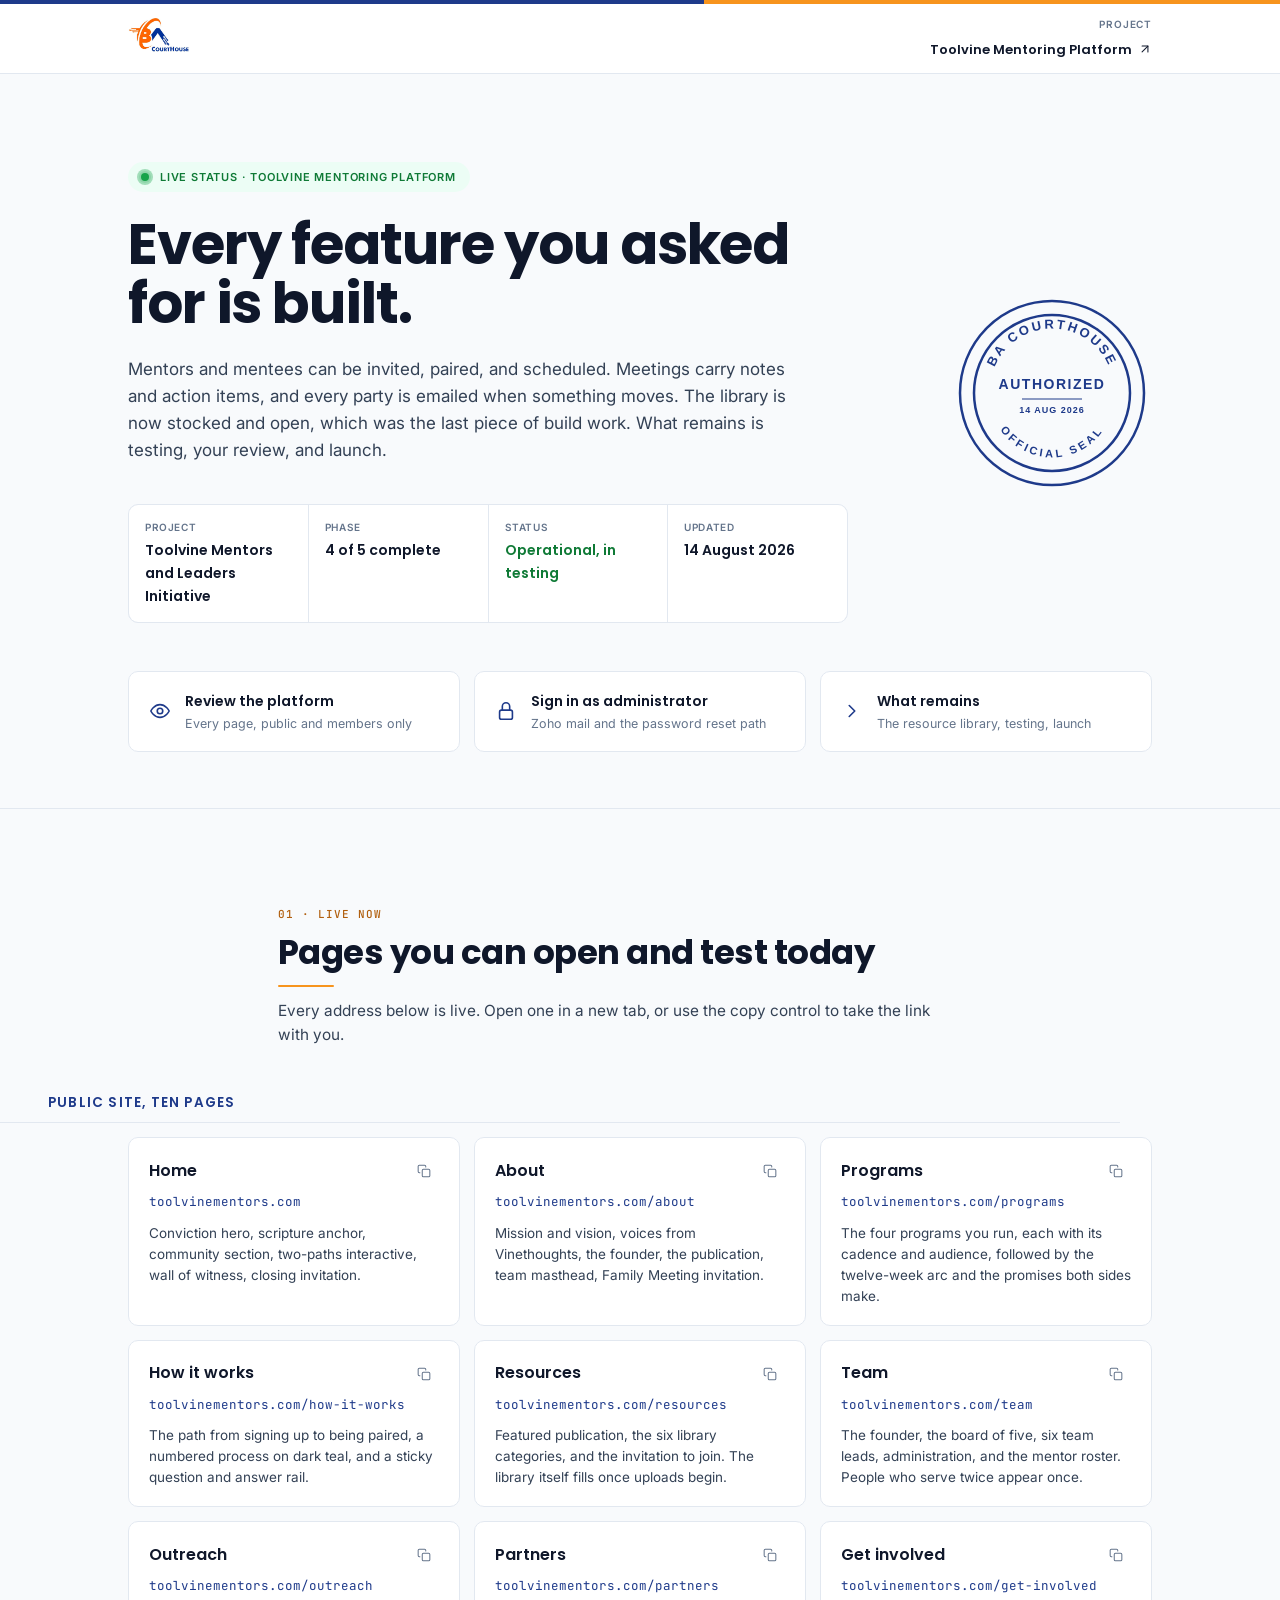
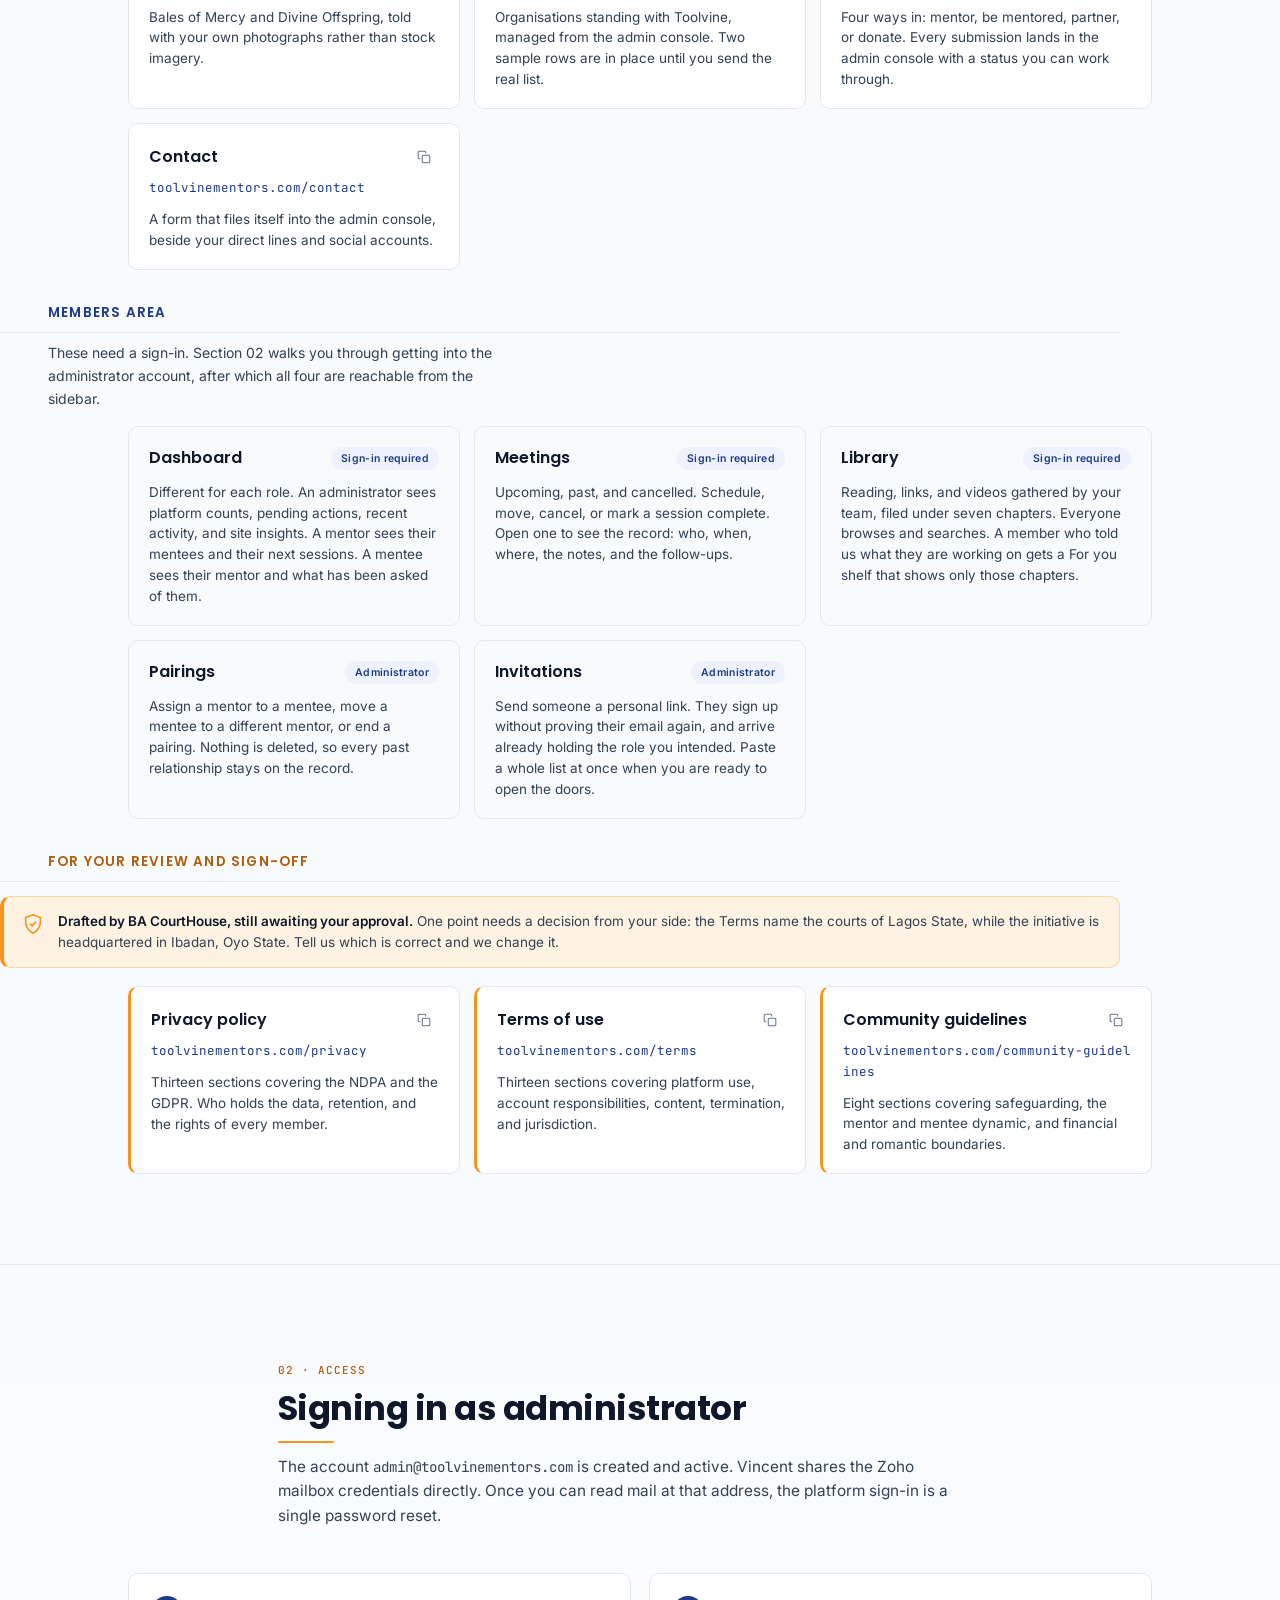
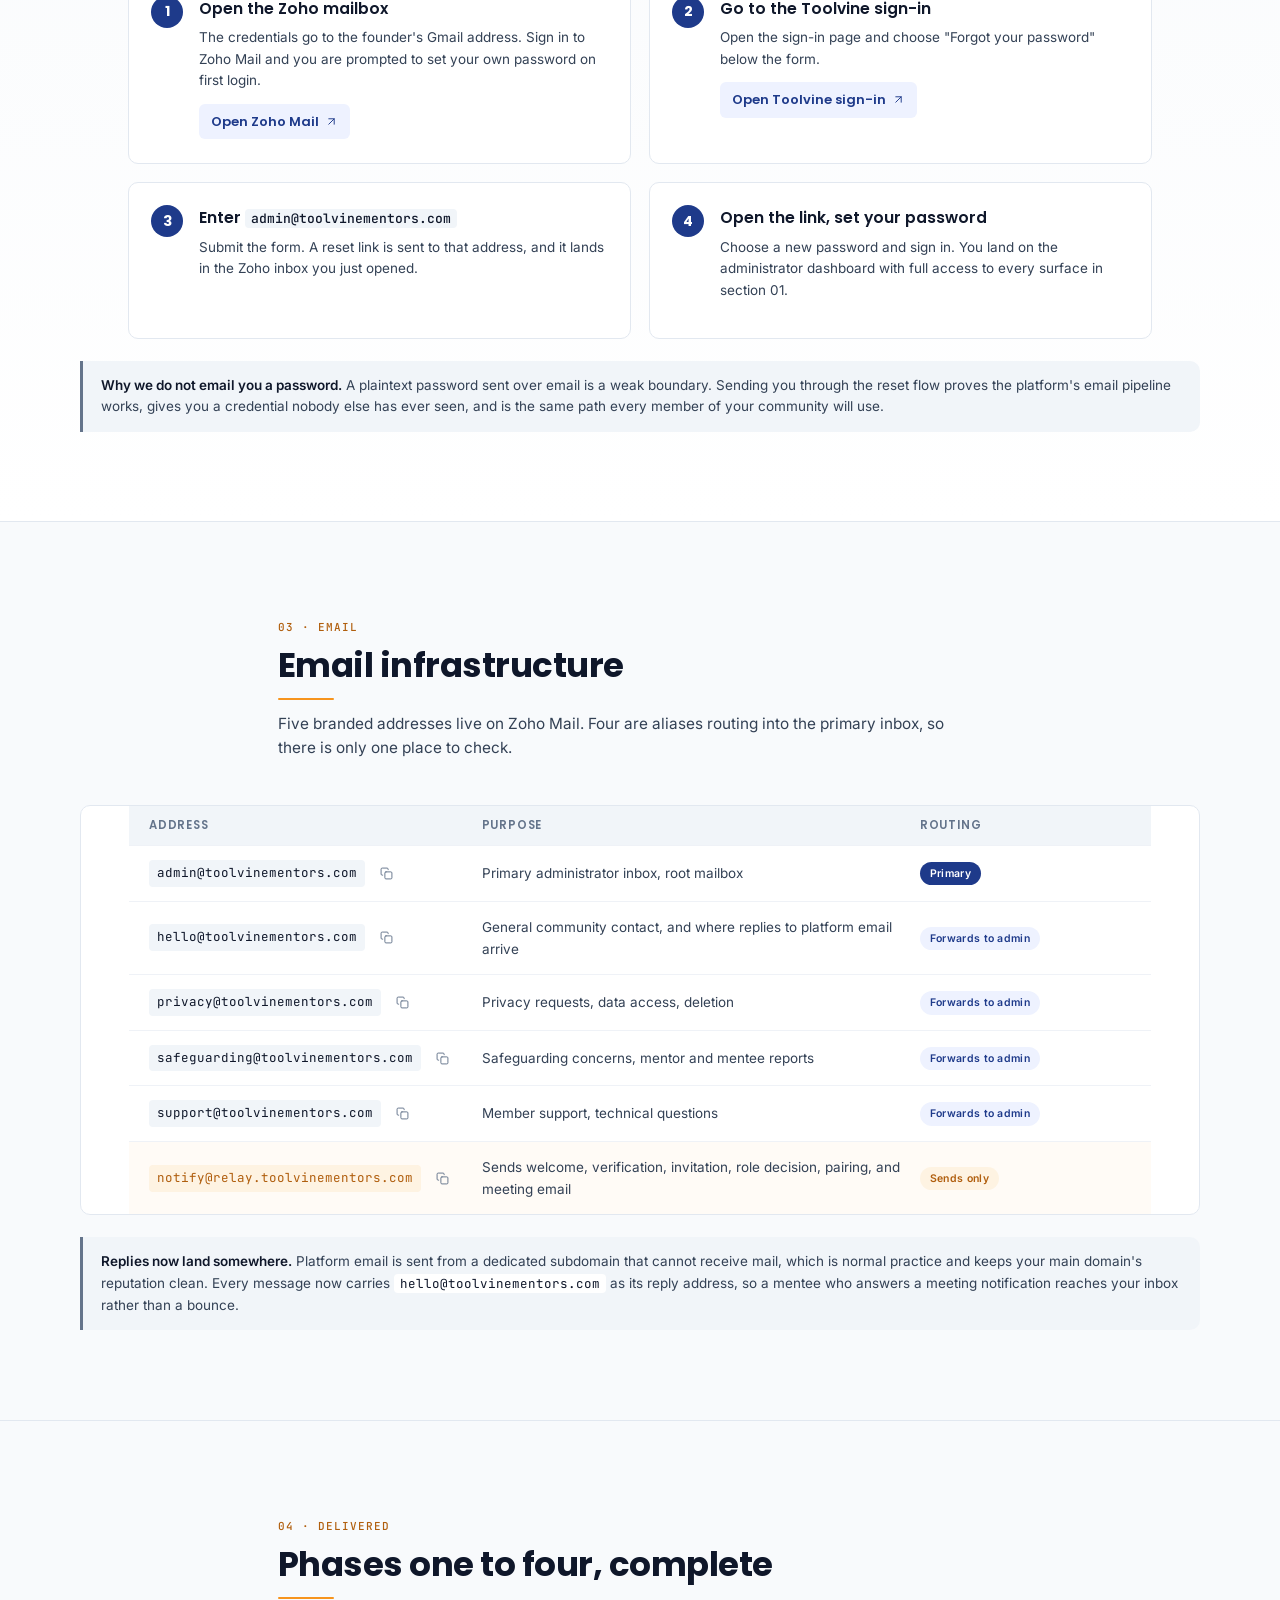
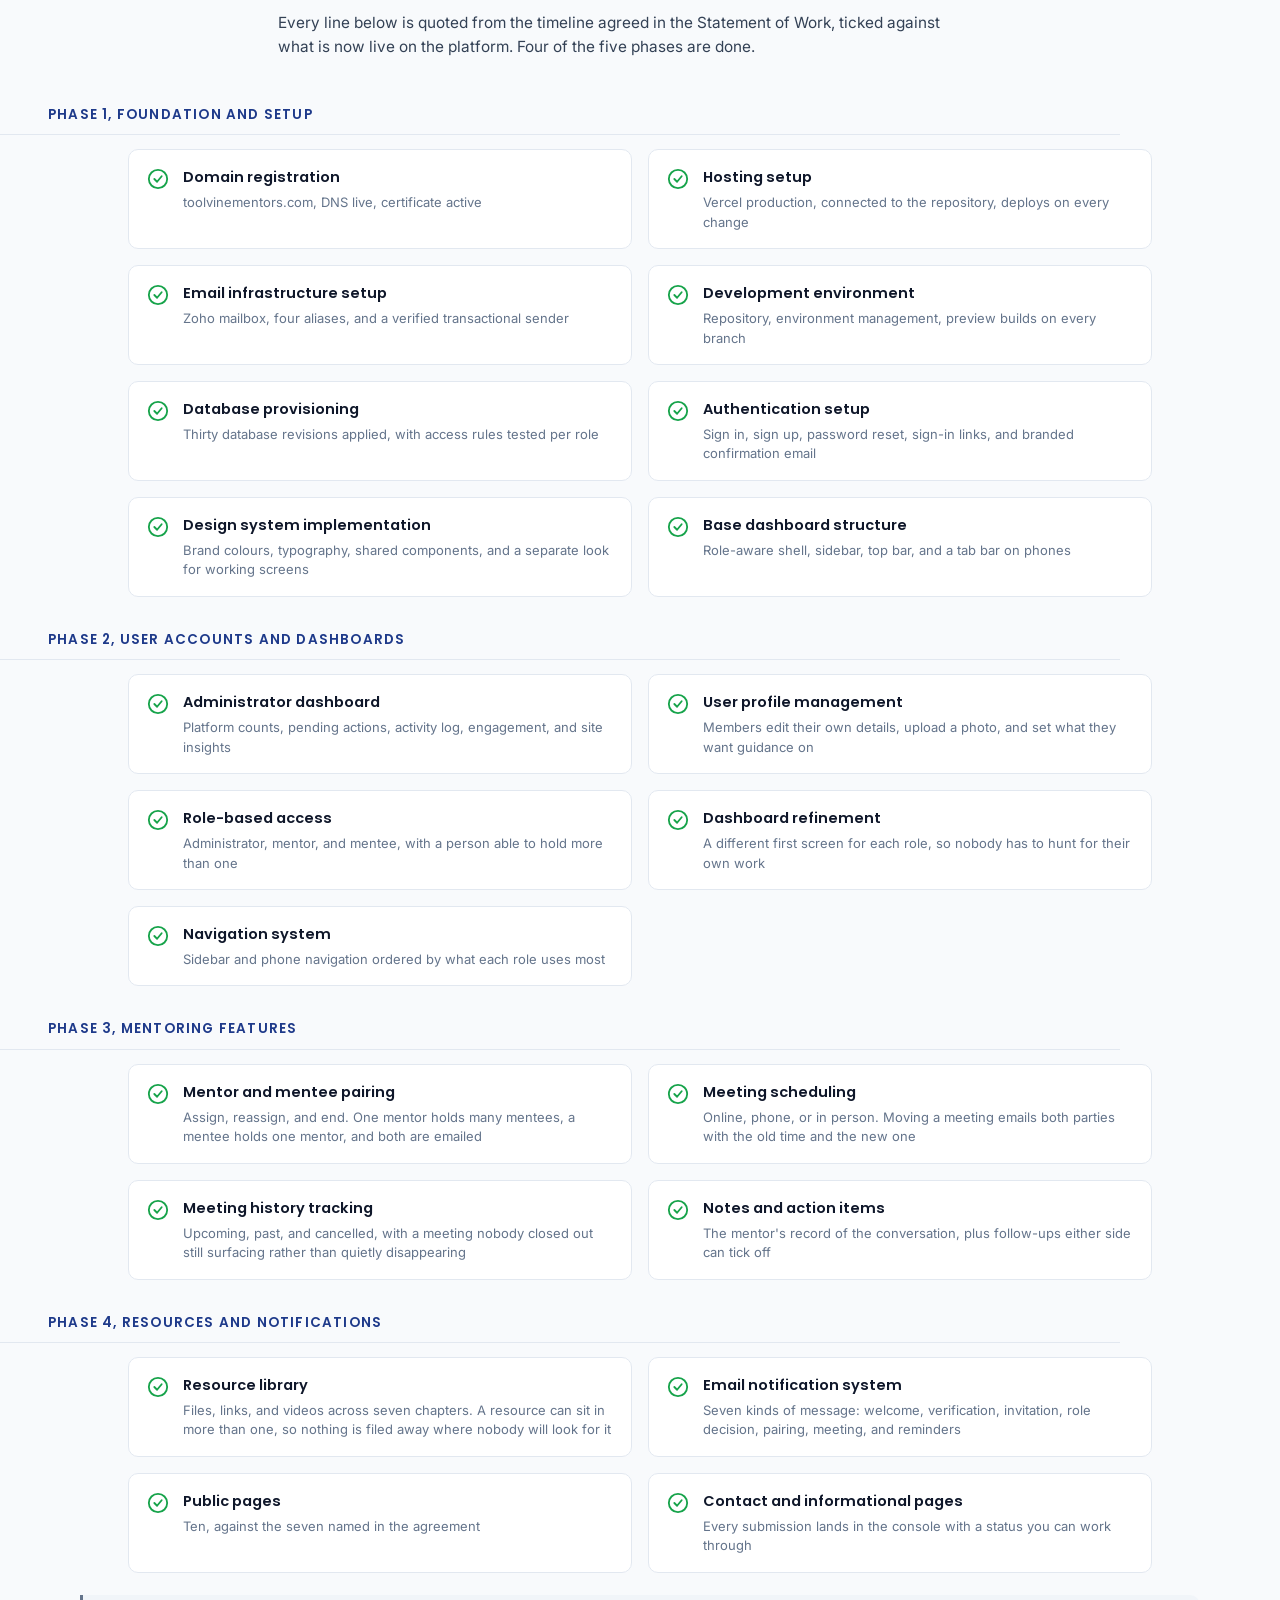
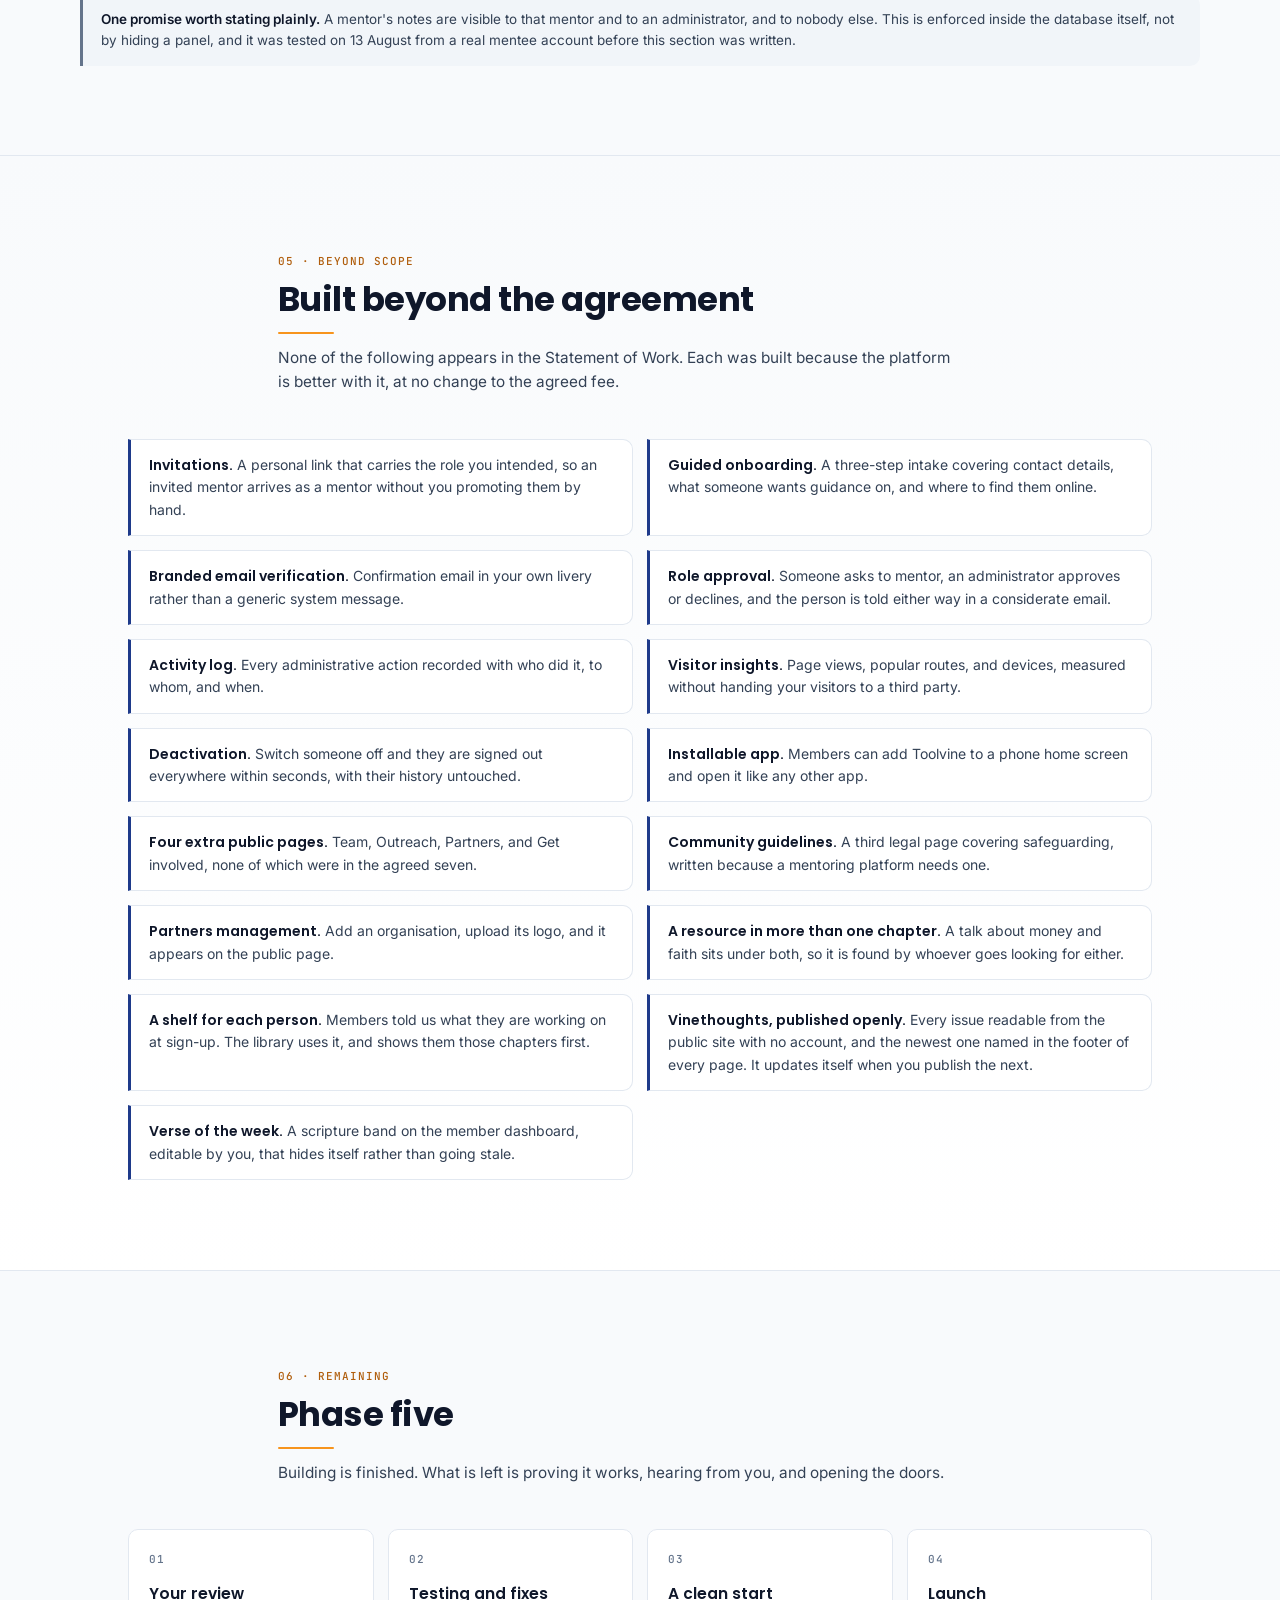
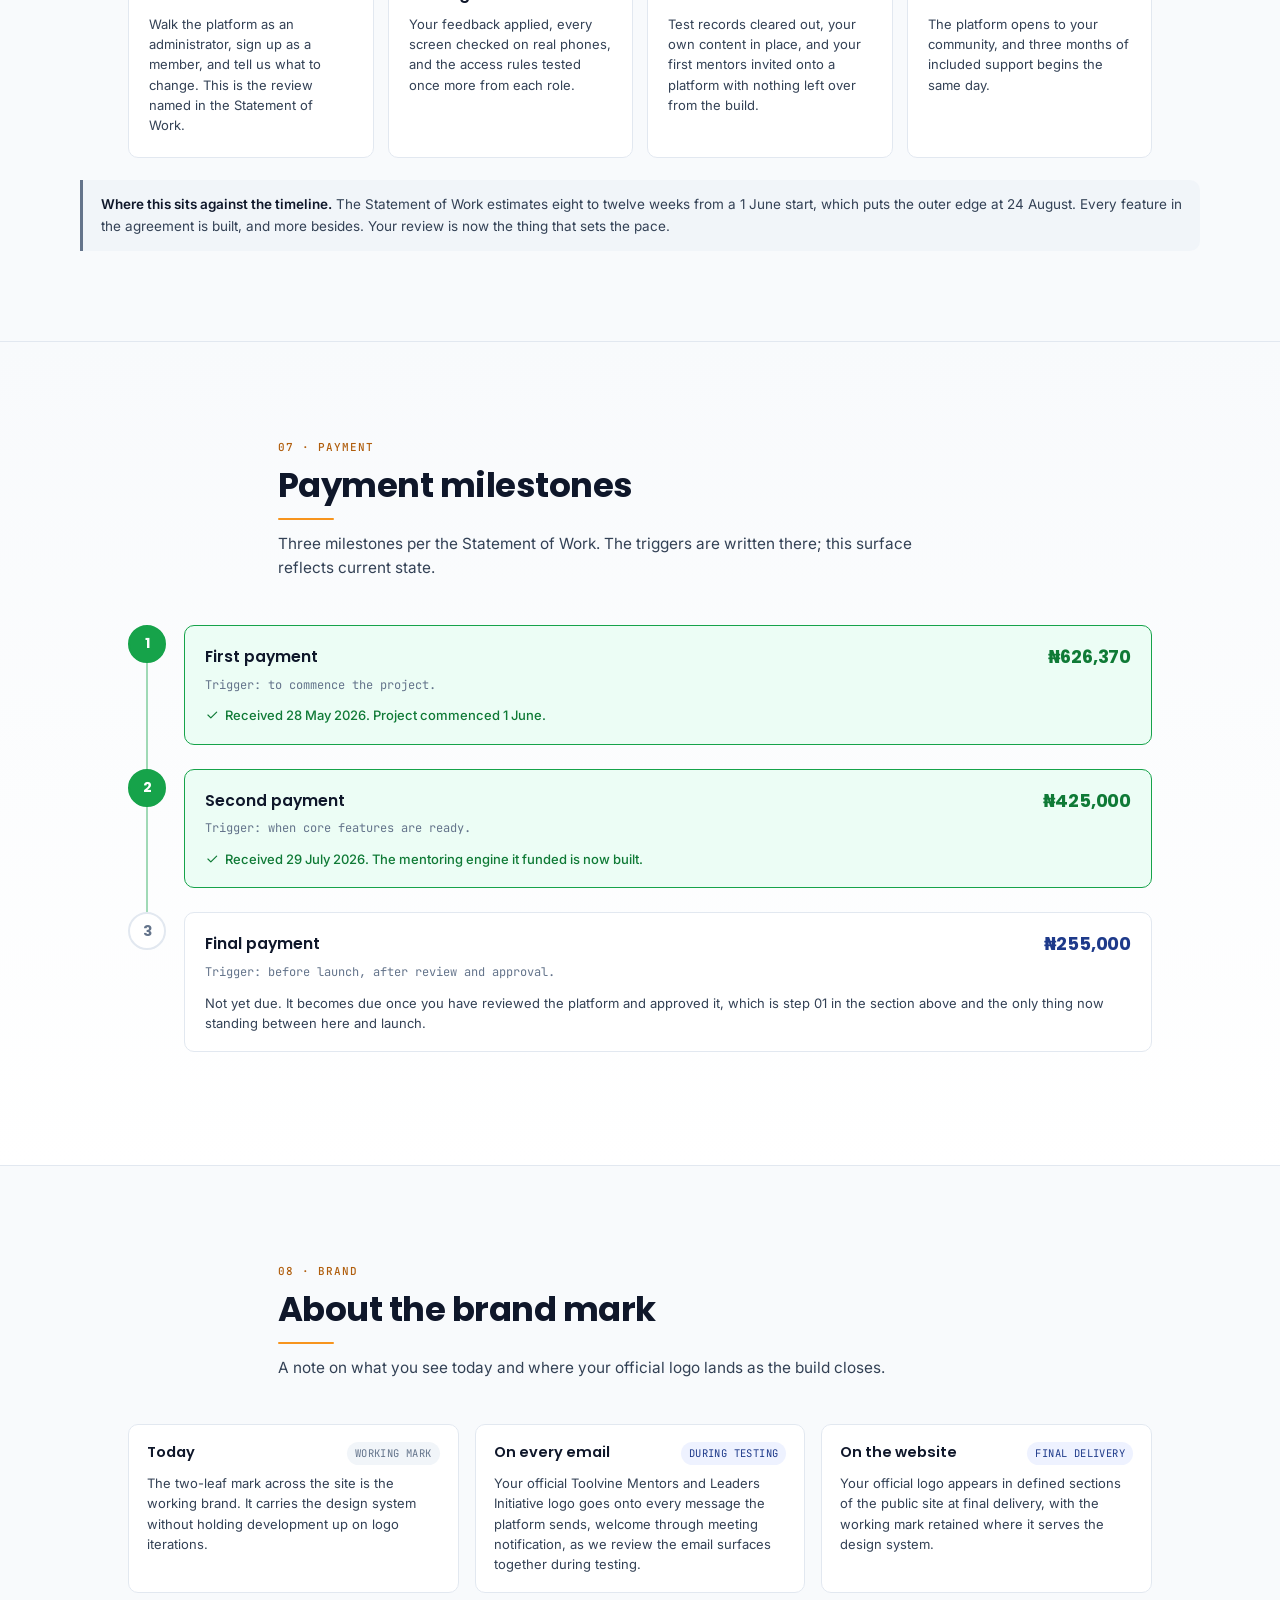
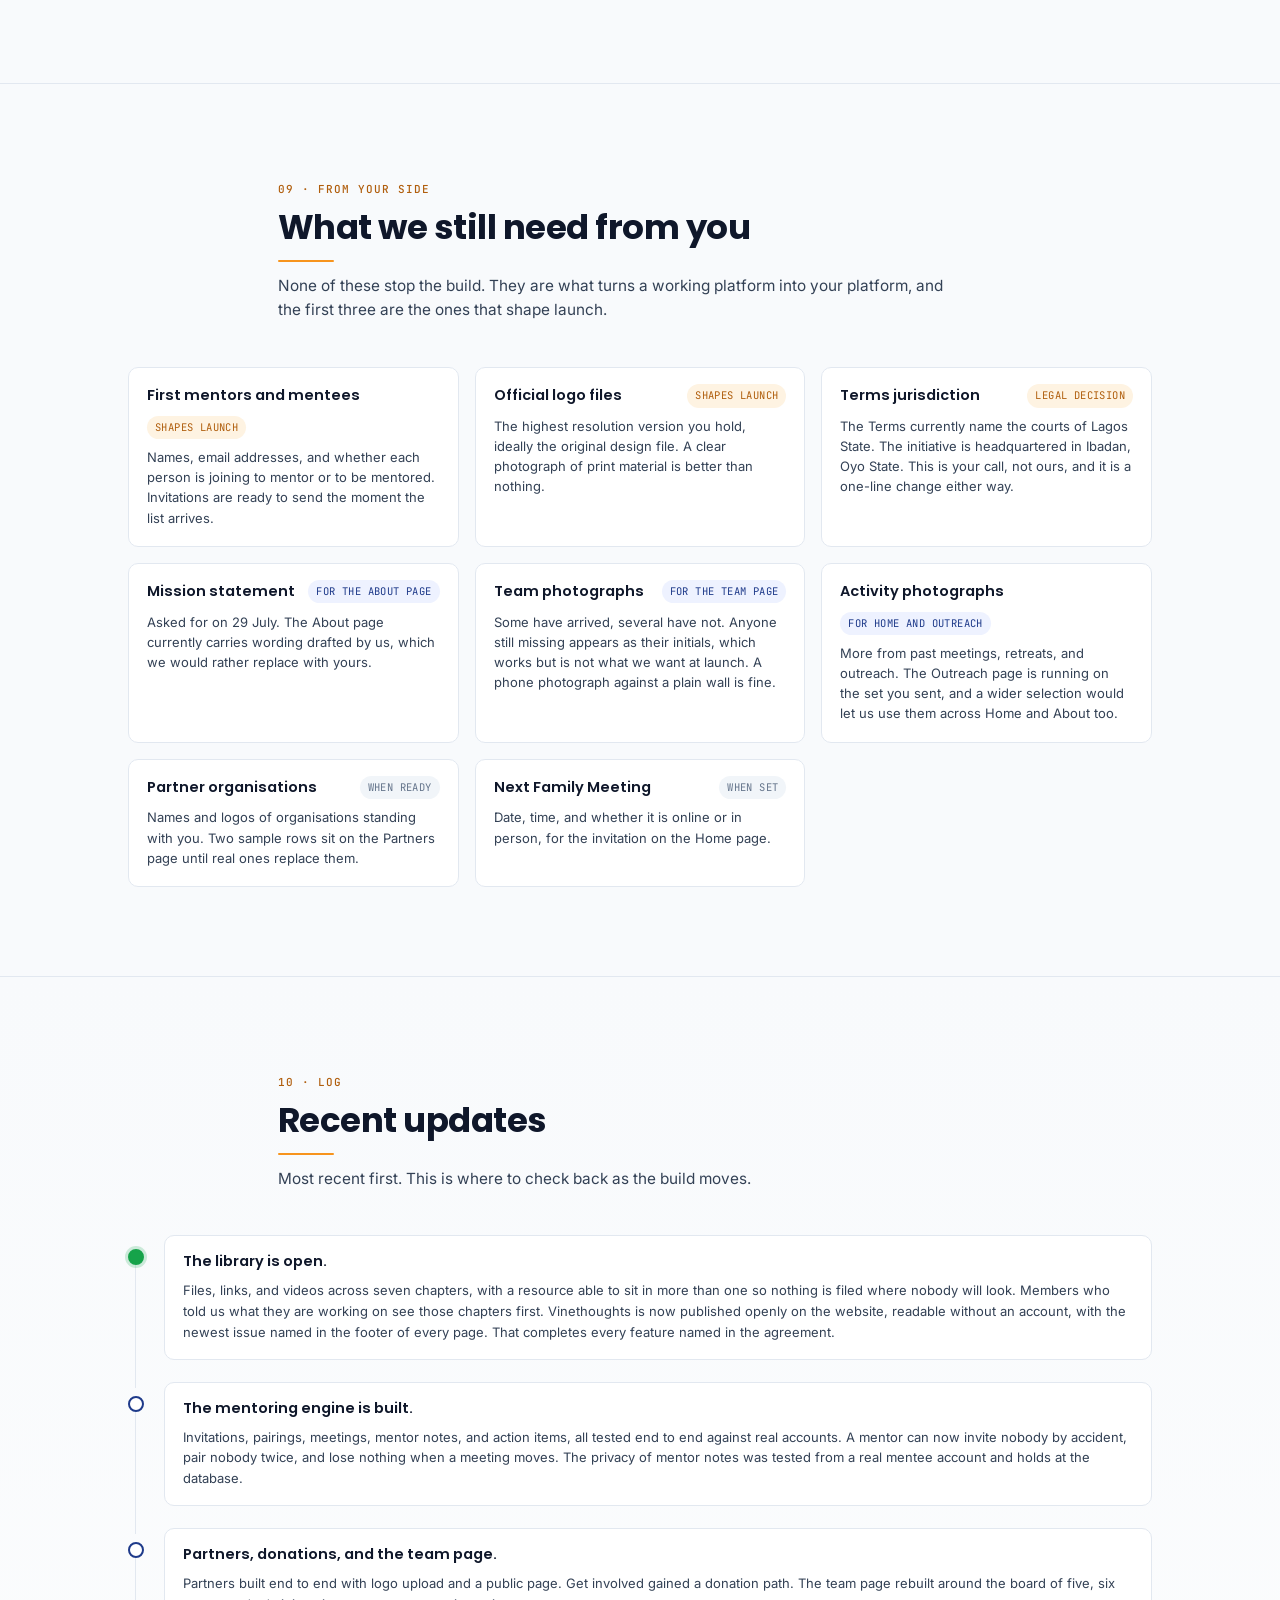
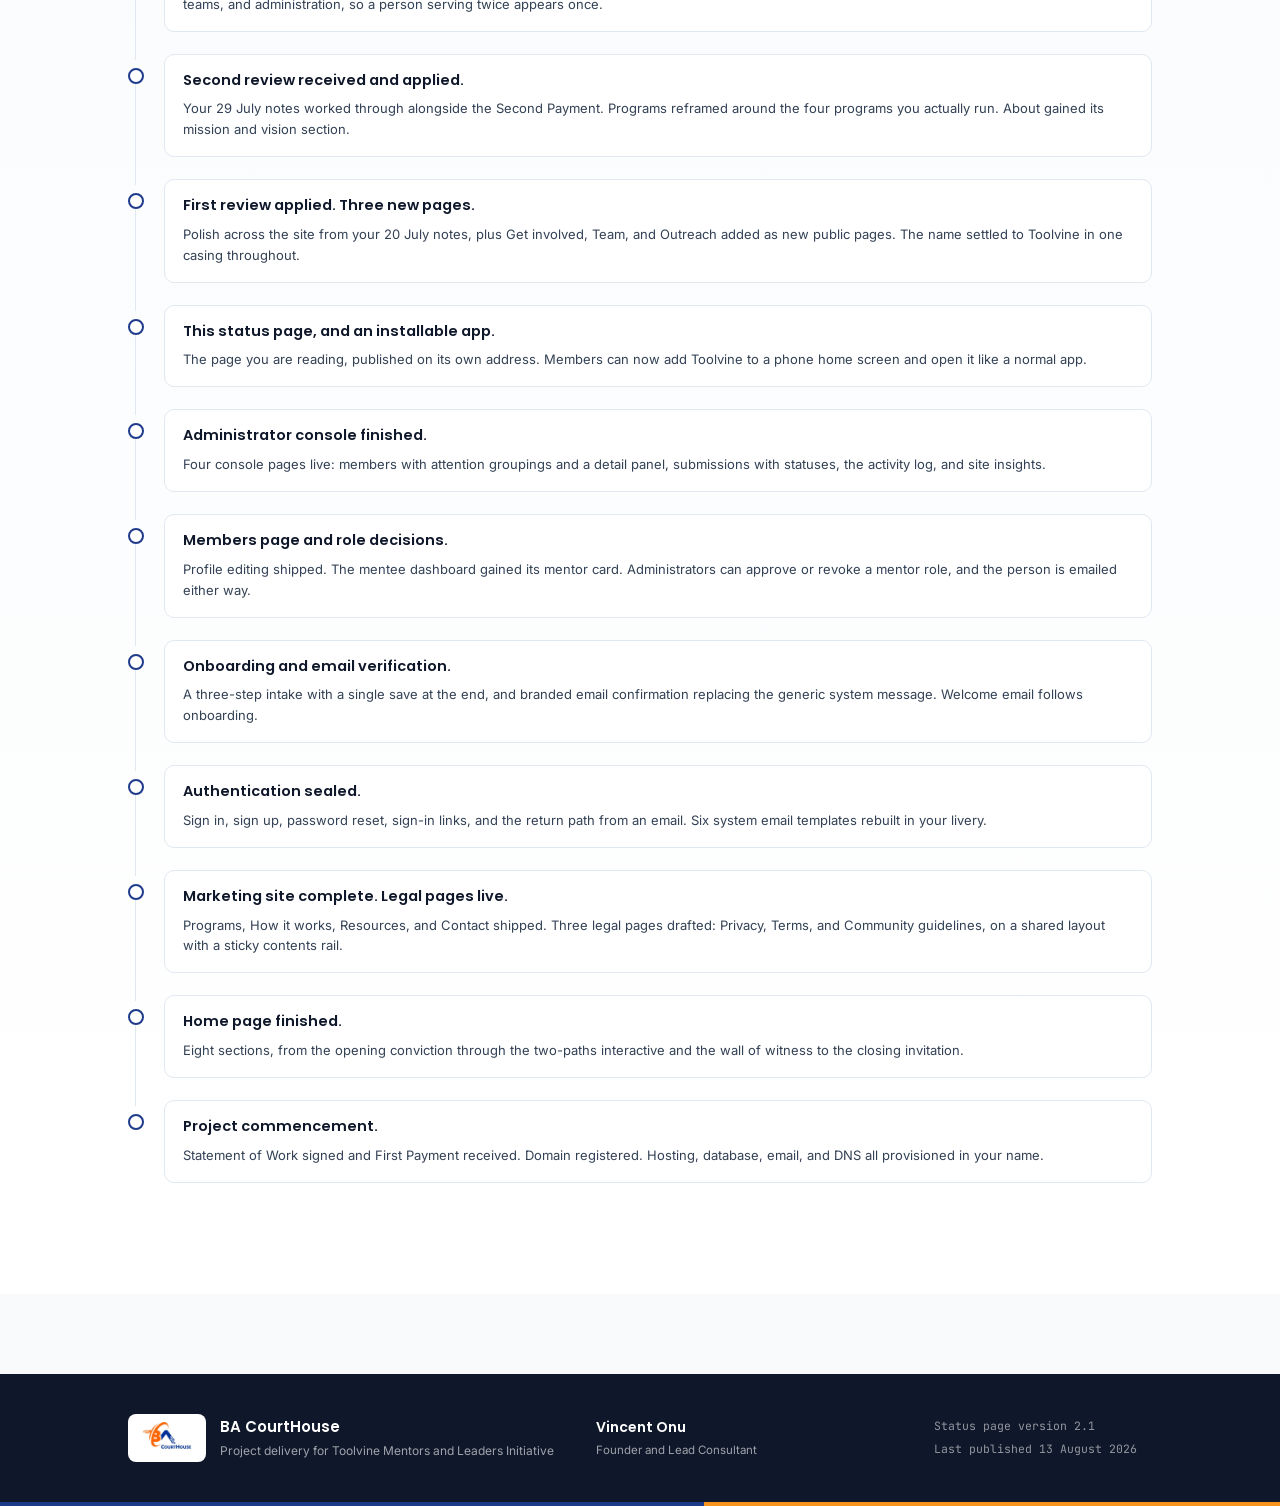
==== commit 9001e086: "Add files via upload" ====
--- a/index.html
+++ b/index.html
@@ -107,10 +107,11 @@
                         <span class="pulse"><span class="pulse__dot"></span><span class="pulse__ring"></span></span>
                         <span class="hero__eyebrow-text">Live status &middot; Toolvine Mentoring Platform</span>
                     </div>
-                    <h1 id="hero-title" class="hero__title">The mentoring engine is built.</h1>
-                    <p class="hero__lede">Mentors and mentees can now be invited, paired, and scheduled. Meetings carry
-                        notes and action items, and every party is emailed when something moves. The resource library is
-                        the last piece of build work before testing and launch.</p>
+                    <h1 id="hero-title" class="hero__title">Every feature you asked for is built.</h1>
+                    <p class="hero__lede">Mentors and mentees can be invited, paired, and scheduled. Meetings carry
+                        notes and action items, and every party is emailed when something moves. The library is now
+                        stocked and open, which was the last piece of build work. What remains is testing, your review,
+                        and launch.</p>
 
                     <div class="hero__meta">
                         <div class="hero__meta-cell">
@@ -119,7 +120,7 @@
                         </div>
                         <div class="hero__meta-cell">
                             <div class="hero__meta-label">Phase</div>
-                            <div class="hero__meta-value">3 of 5 complete</div>
+                            <div class="hero__meta-value">4 of 5 complete</div>
                         </div>
                         <div class="hero__meta-cell">
                             <div class="hero__meta-label">Status</div>
@@ -128,7 +129,7 @@
                         <div class="hero__meta-cell">
                             <div class="hero__meta-label">Updated</div>
                             <div class="hero__meta-value js-relative">
-                                <time datetime="2026-08-13T18:00:00+01:00">13 August 2026</time>
+                                <time datetime="2026-08-14T20:00:00+01:00">14 August 2026</time>
                             </div>
                         </div>
                     </div>
@@ -324,6 +325,15 @@
                     </div>
                     <p class="card__desc">Upcoming, past, and cancelled. Schedule, move, cancel, or mark a session
                         complete. Open one to see the record: who, when, where, the notes, and the follow-ups.</p>
+                </article>
+                <article class="card card--auth">
+                    <div class="card__head">
+                        <div class="card__name">Library</div>
+                        <span class="tag tag--alias">Sign-in required</span>
+                    </div>
+                    <p class="card__desc">Reading, links, and videos gathered by your team, filed under seven chapters.
+                        Everyone browses and searches. A member who told us what they are working on gets a For you
+                        shelf that shows only those chapters.</p>
                 </article>
                 <article class="card card--auth">
                     <div class="card__head">
@@ -541,9 +551,9 @@
         <section class="section reveal" id="delivered" aria-labelledby="delivered-title">
             <div class="section__head">
                 <span class="section__eyebrow">04 &middot; Delivered</span>
-                <h2 class="section__title" id="delivered-title">Phases one to three, complete</h2>
+                <h2 class="section__title" id="delivered-title">Phases one to four, complete</h2>
                 <p class="section__lede">Every line below is quoted from the timeline agreed in the Statement of Work,
-                    ticked against what is now live on the platform.</p>
+                    ticked against what is now live on the platform. Four of the five phases are done.</p>
             </div>
 
             <h3 class="subgroup__title">Phase 1, foundation and setup</h3>
@@ -719,6 +729,49 @@
                         <div class="check__title">Notes and action items</div>
                         <div class="check__sub">The mentor's record of the conversation, plus follow-ups either side can
                             tick off</div>
+                    </div>
+                </div>
+            </div>
+
+            <h3 class="subgroup__title">Phase 4, resources and notifications</h3>
+            <div class="checklist">
+                <div class="check">
+                    <svg class="check__icon" aria-hidden="true">
+                        <use href="#i-tick" />
+                    </svg>
+                    <div class="check__body">
+                        <div class="check__title">Resource library</div>
+                        <div class="check__sub">Files, links, and videos across seven chapters. A resource can sit in
+                            more than one, so nothing is filed away where nobody will look for it</div>
+                    </div>
+                </div>
+                <div class="check">
+                    <svg class="check__icon" aria-hidden="true">
+                        <use href="#i-tick" />
+                    </svg>
+                    <div class="check__body">
+                        <div class="check__title">Email notification system</div>
+                        <div class="check__sub">Seven kinds of message: welcome, verification, invitation, role
+                            decision, pairing, meeting, and reminders</div>
+                    </div>
+                </div>
+                <div class="check">
+                    <svg class="check__icon" aria-hidden="true">
+                        <use href="#i-tick" />
+                    </svg>
+                    <div class="check__body">
+                        <div class="check__title">Public pages</div>
+                        <div class="check__sub">Ten, against the seven named in the agreement</div>
+                    </div>
+                </div>
+                <div class="check">
+                    <svg class="check__icon" aria-hidden="true">
+                        <use href="#i-tick" />
+                    </svg>
+                    <div class="check__body">
+                        <div class="check__title">Contact and informational pages</div>
+                        <div class="check__sub">Every submission lands in the console with a status you can work
+                            through</div>
                     </div>
                 </div>
             </div>
@@ -763,6 +816,13 @@
                     safeguarding, written because a mentoring platform needs one.</li>
                 <li class="beyond__item"><strong>Partners management.</strong> Add an organisation, upload its logo, and
                     it appears on the public page.</li>
+                <li class="beyond__item"><strong>A resource in more than one chapter.</strong> A talk about money and
+                    faith sits under both, so it is found by whoever goes looking for either.</li>
+                <li class="beyond__item"><strong>A shelf for each person.</strong> Members told us what they are
+                    working on at sign-up. The library uses it, and shows them those chapters first.</li>
+                <li class="beyond__item"><strong>Vinethoughts, published openly.</strong> Every issue readable from
+                    the public site with no account, and the newest one named in the footer of every page. It updates
+                    itself when you publish the next.</li>
                 <li class="beyond__item"><strong>Verse of the week.</strong> A scripture band on the member dashboard,
                     editable by you, that hides itself rather than going stale.</li>
             </ul>
@@ -773,30 +833,29 @@
         <section class="section reveal" id="remaining" aria-labelledby="remaining-title">
             <div class="section__head">
                 <span class="section__eyebrow">06 &middot; Remaining</span>
-                <h2 class="section__title" id="remaining-title">Phases four and five</h2>
-                <p class="section__lede">Phase 4 asked for the resource library, email notifications, public pages, and
-                    contact forms. Three of those four are already live and listed above. The library is the last of
-                    them, and then the work is testing and launch.</p>
+                <h2 class="section__title" id="remaining-title">Phase five</h2>
+                <p class="section__lede">Building is finished. What is left is proving it works, hearing from you, and
+                    opening the doors.</p>
             </div>
 
             <div class="next-grid">
                 <div class="next-card">
                     <div class="next-card__num">01</div>
-                    <div class="next-card__title">Resource library</div>
-                    <p class="next-card__text">Six categories, uploaded by an administrator as a file, a link, or a
-                        video. Every member browses and searches, nobody else uploads.</p>
-                </div>
-                <div class="next-card">
-                    <div class="next-card__num">02</div>
                     <div class="next-card__title">Your review</div>
                     <p class="next-card__text">Walk the platform as an administrator, sign up as a member, and tell us
                         what to change. This is the review named in the Statement of Work.</p>
                 </div>
                 <div class="next-card">
+                    <div class="next-card__num">02</div>
+                    <div class="next-card__title">Testing and fixes</div>
+                    <p class="next-card__text">Your feedback applied, every screen checked on real phones, and the
+                        access rules tested once more from each role.</p>
+                </div>
+                <div class="next-card">
                     <div class="next-card__num">03</div>
-                    <div class="next-card__title">Testing and fixes</div>
-                    <p class="next-card__text">Your feedback applied, test records cleared out, real devices checked,
-                        and your first mentors invited onto a clean platform.</p>
+                    <div class="next-card__title">A clean start</div>
+                    <p class="next-card__text">Test records cleared out, your own content in place, and your first
+                        mentors invited onto a platform with nothing left over from the build.</p>
                 </div>
                 <div class="next-card">
                     <div class="next-card__num">04</div>
@@ -808,9 +867,8 @@
 
             <div class="note">
                 <strong>Where this sits against the timeline.</strong> The Statement of Work estimates eight to twelve
-                weeks from a 1 June start, which puts the outer edge at 24 August. We are inside that window with the
-                launch phase still ahead, and the amount of work delivered is well past what was agreed. Your review is
-                the thing that now sets the pace.
+                weeks from a 1 June start, which puts the outer edge at 24 August. Every feature in the agreement is
+                built, and more besides. Your review is now the thing that sets the pace.
             </div>
         </section>
 
@@ -860,7 +918,8 @@
                         </div>
                         <div class="payment__trigger">Trigger: before launch, after review and approval.</div>
                         <div class="payment__status payment__status--pending">Not yet due. It becomes due once you have
-                            reviewed the platform and approved it, which is step 02 in the section above.</div>
+                            reviewed the platform and approved it, which is step 01 in the section above and the only
+                            thing now standing between here and launch.</div>
                     </div>
                 </li>
             </ol>
@@ -995,6 +1054,16 @@
             </div>
 
             <ol class="log">
+                <li class="log__entry">
+                    <div class="log__body">
+                        <div class="log__title">The library is open.</div>
+                        <p class="log__text">Files, links, and videos across seven chapters, with a resource able to sit
+                            in more than one so nothing is filed where nobody will look. Members who told us what they
+                            are working on see those chapters first. Vinethoughts is now published openly on the
+                            website, readable without an account, with the newest issue named in the footer of every
+                            page. That completes every feature named in the agreement.</p>
+                    </div>
+                </li>
                 <li class="log__entry">
                     <div class="log__body">
                         <div class="log__title">The mentoring engine is built.</div>
@@ -1110,7 +1179,7 @@
                 <div class="footer__contact-role">Founder and Lead Consultant</div>
             </div>
             <div class="footer__meta">
-                <div class="footer__meta-line">Status page version 2.0</div>
+                <div class="footer__meta-line">Status page version 2.1</div>
                 <div class="footer__meta-line js-relative">Last published <time
                         datetime="2026-08-13T18:00:00+01:00">13 August 2026</time></div>
             </div>
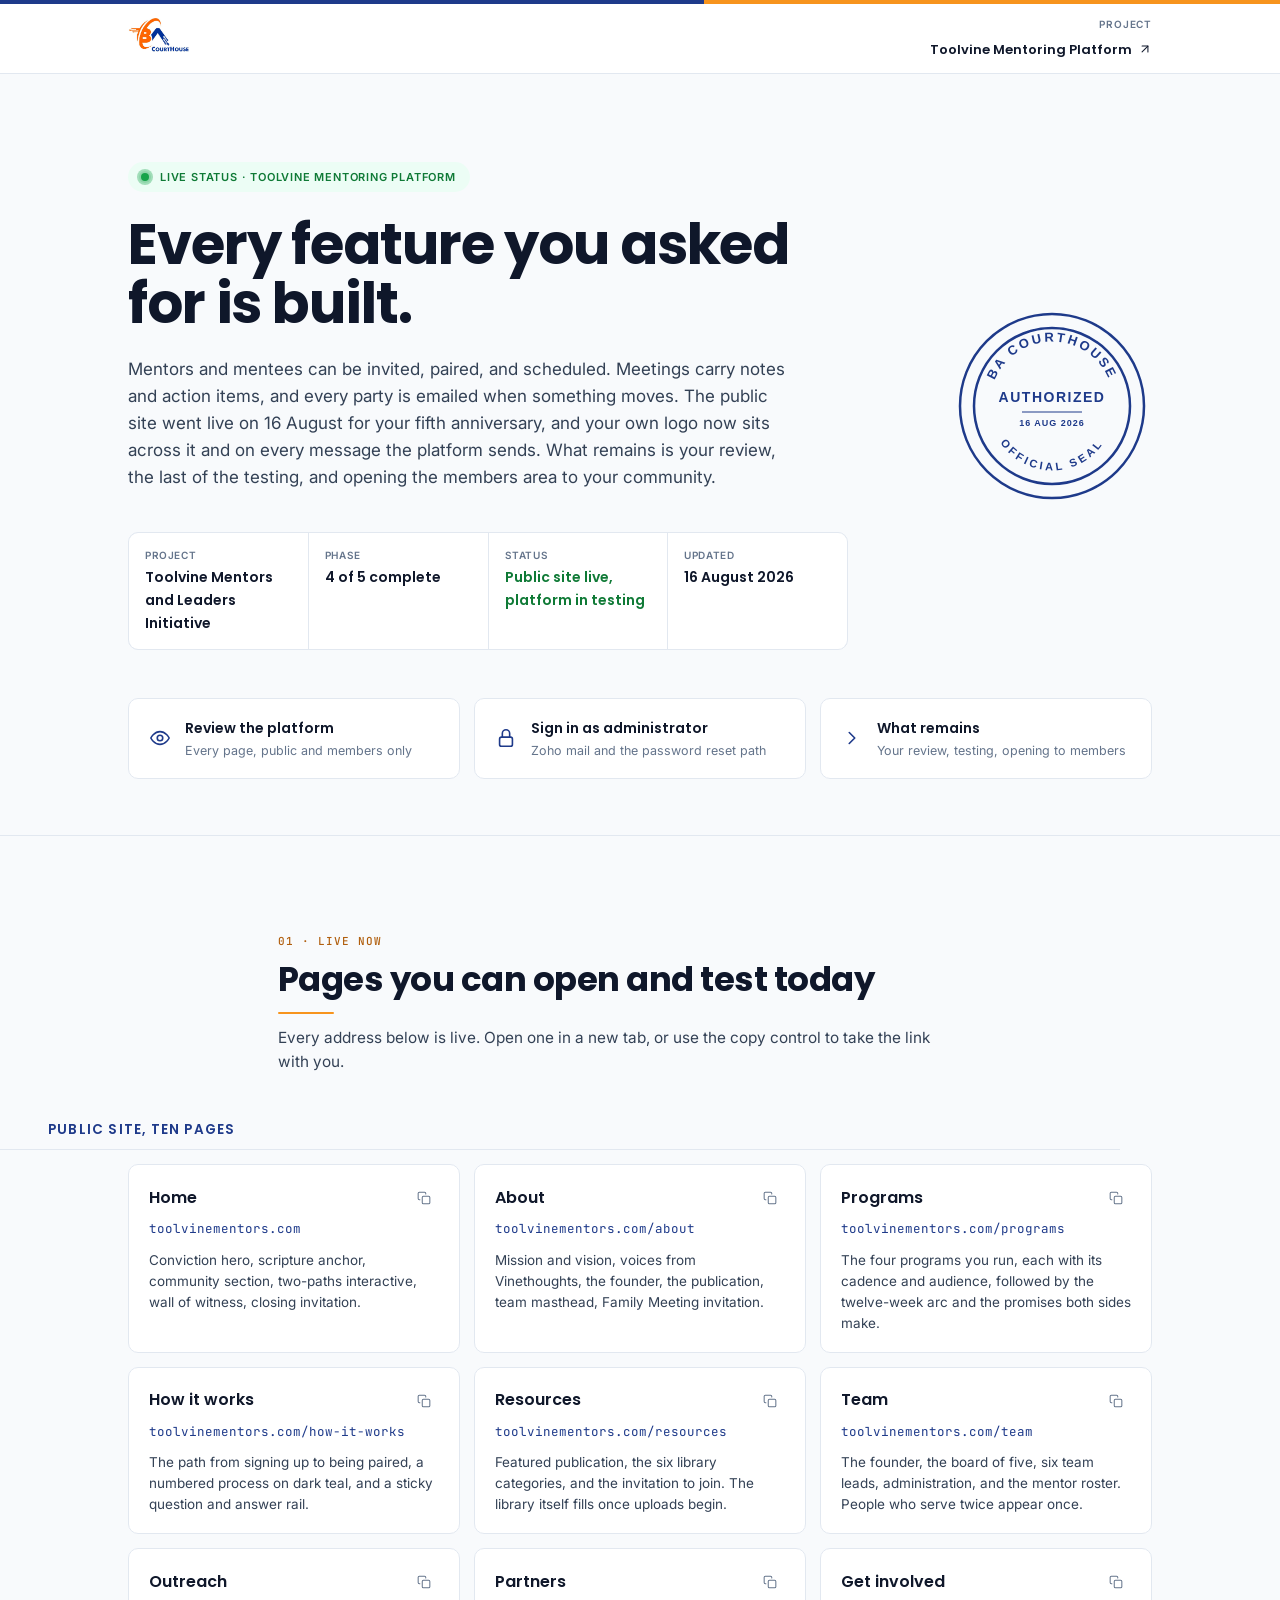
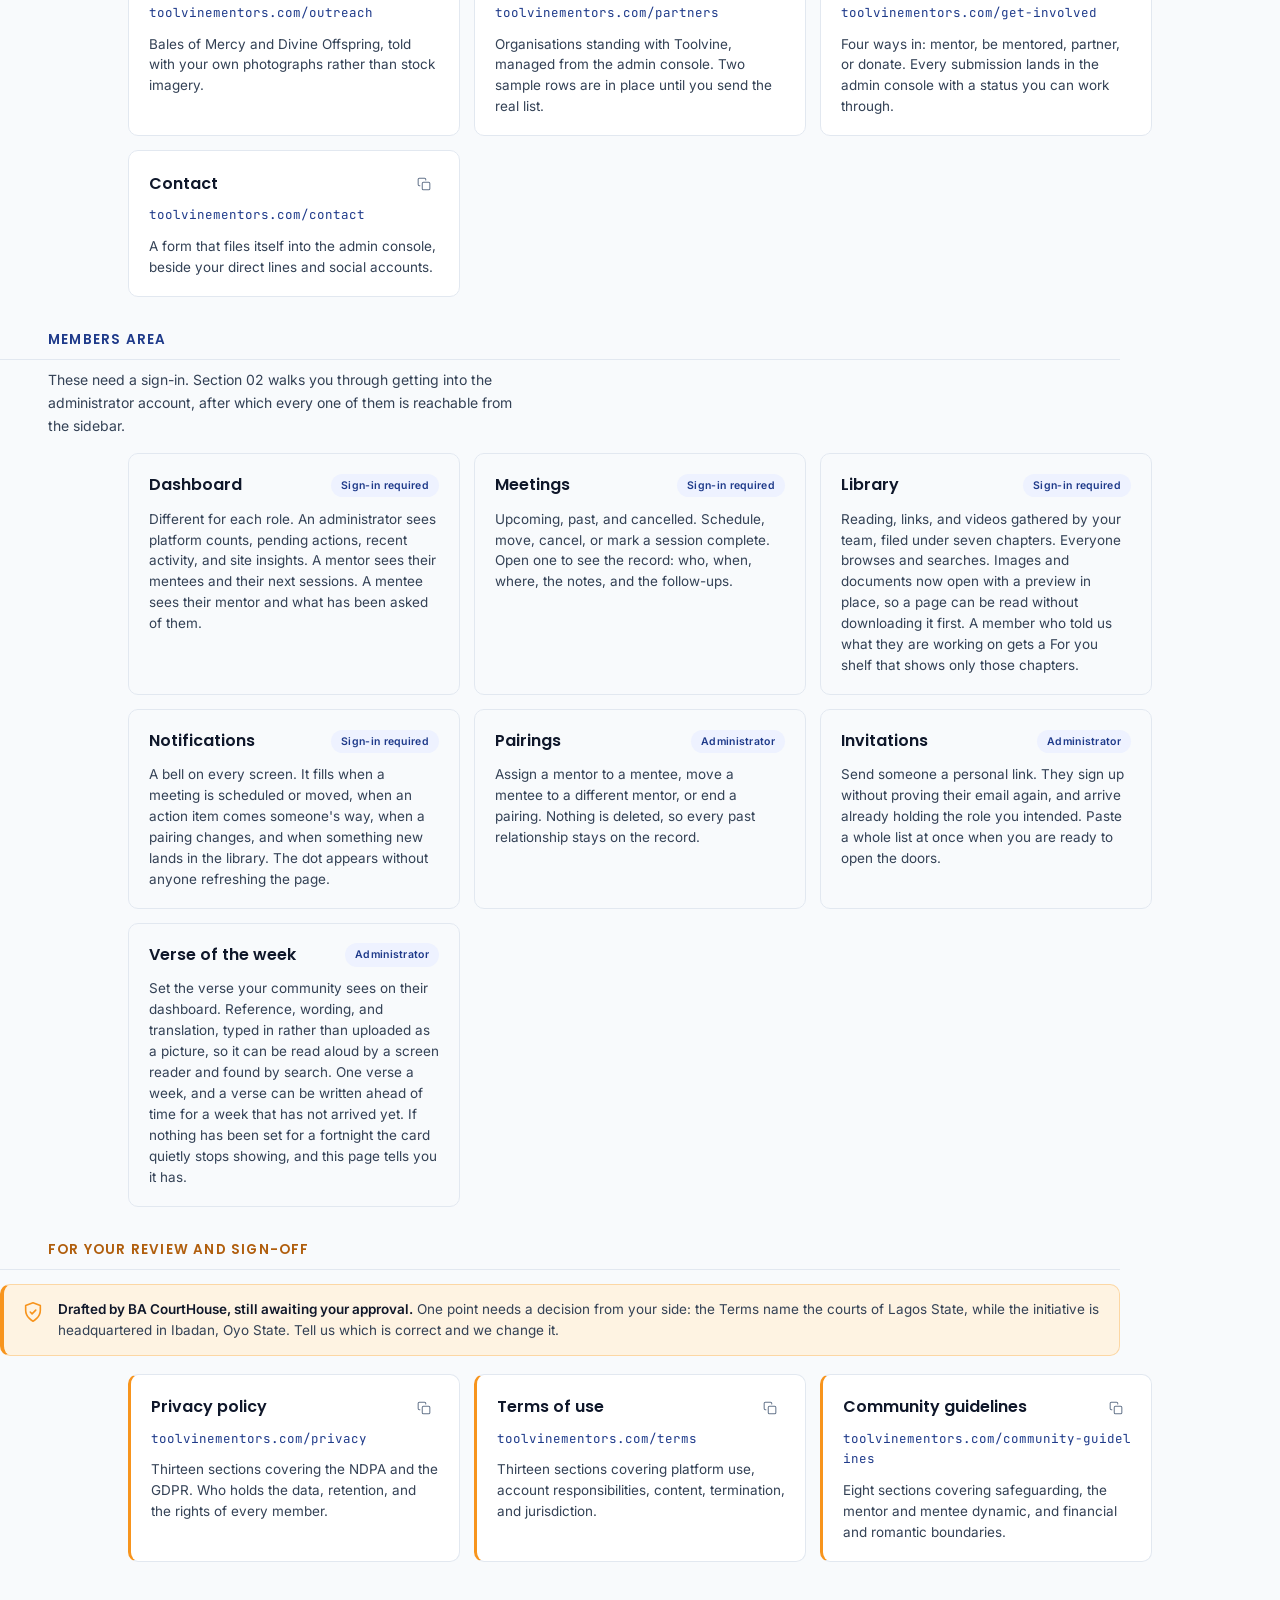
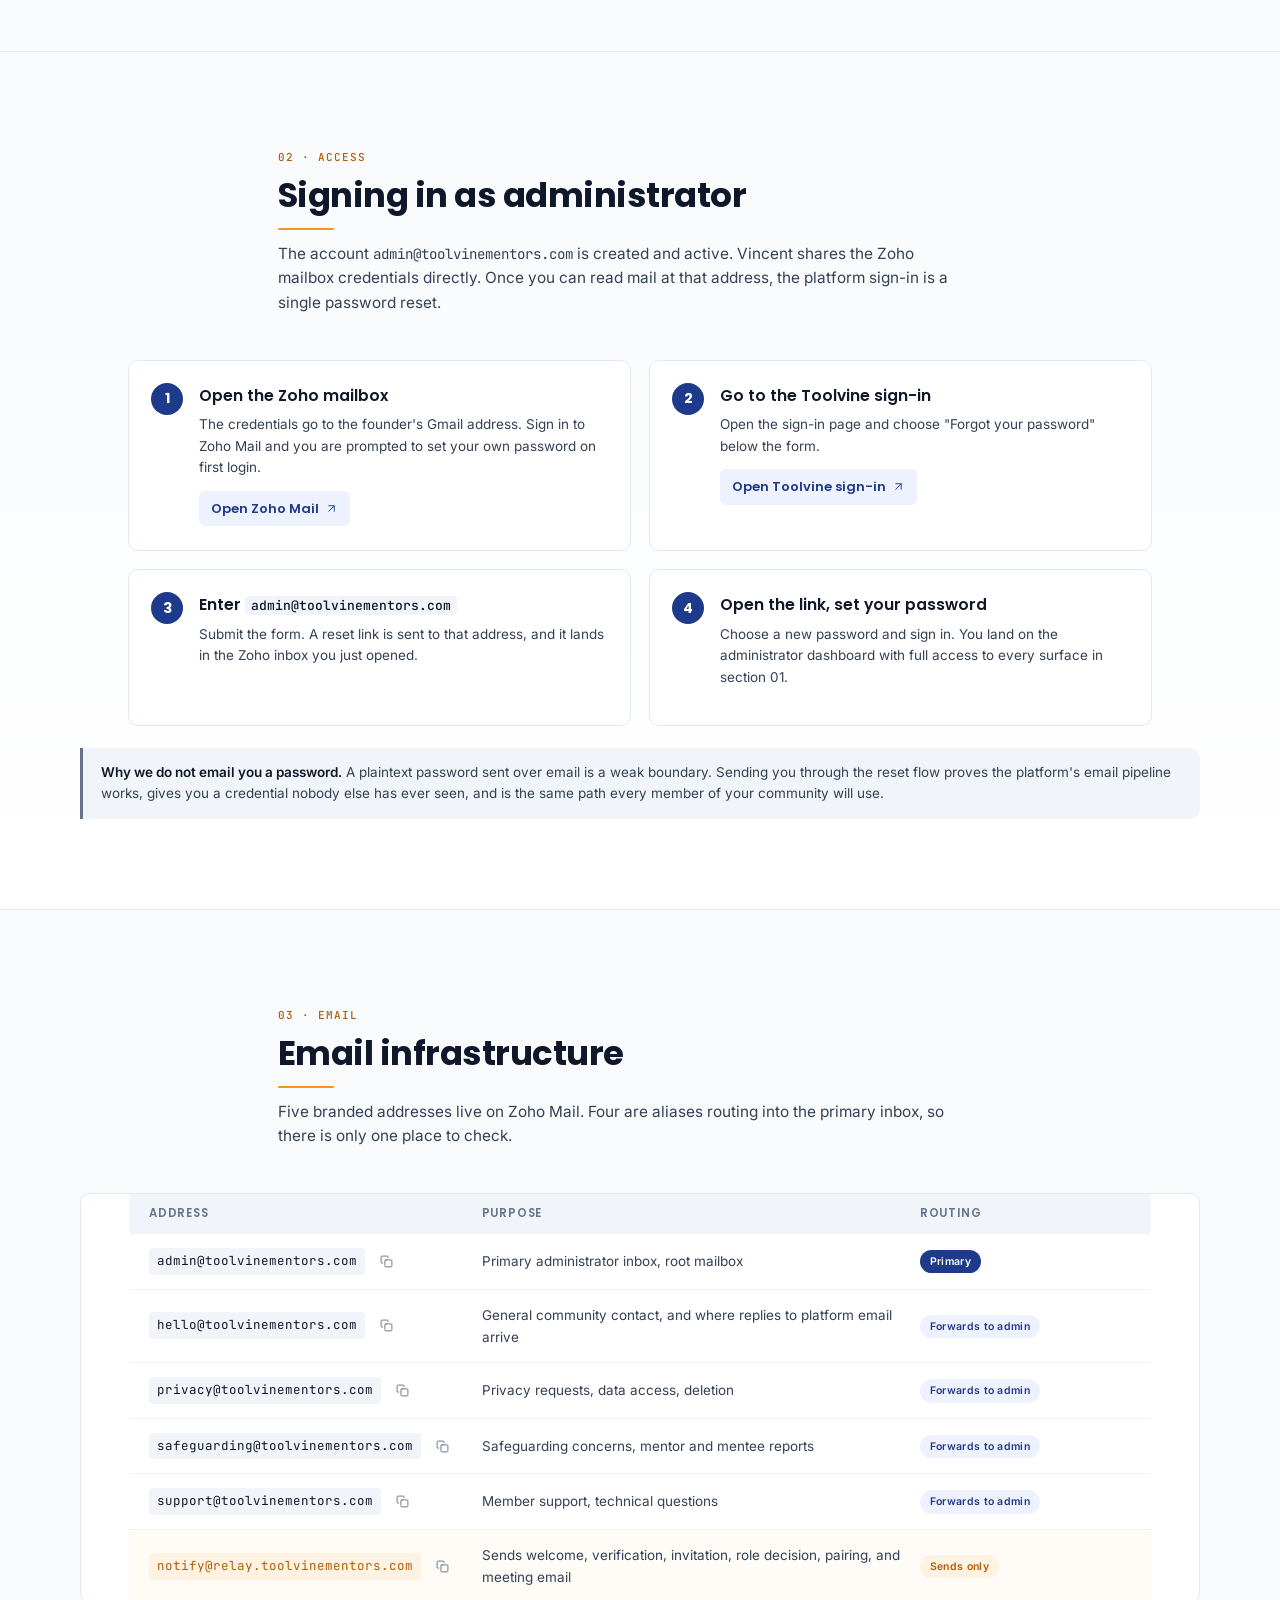
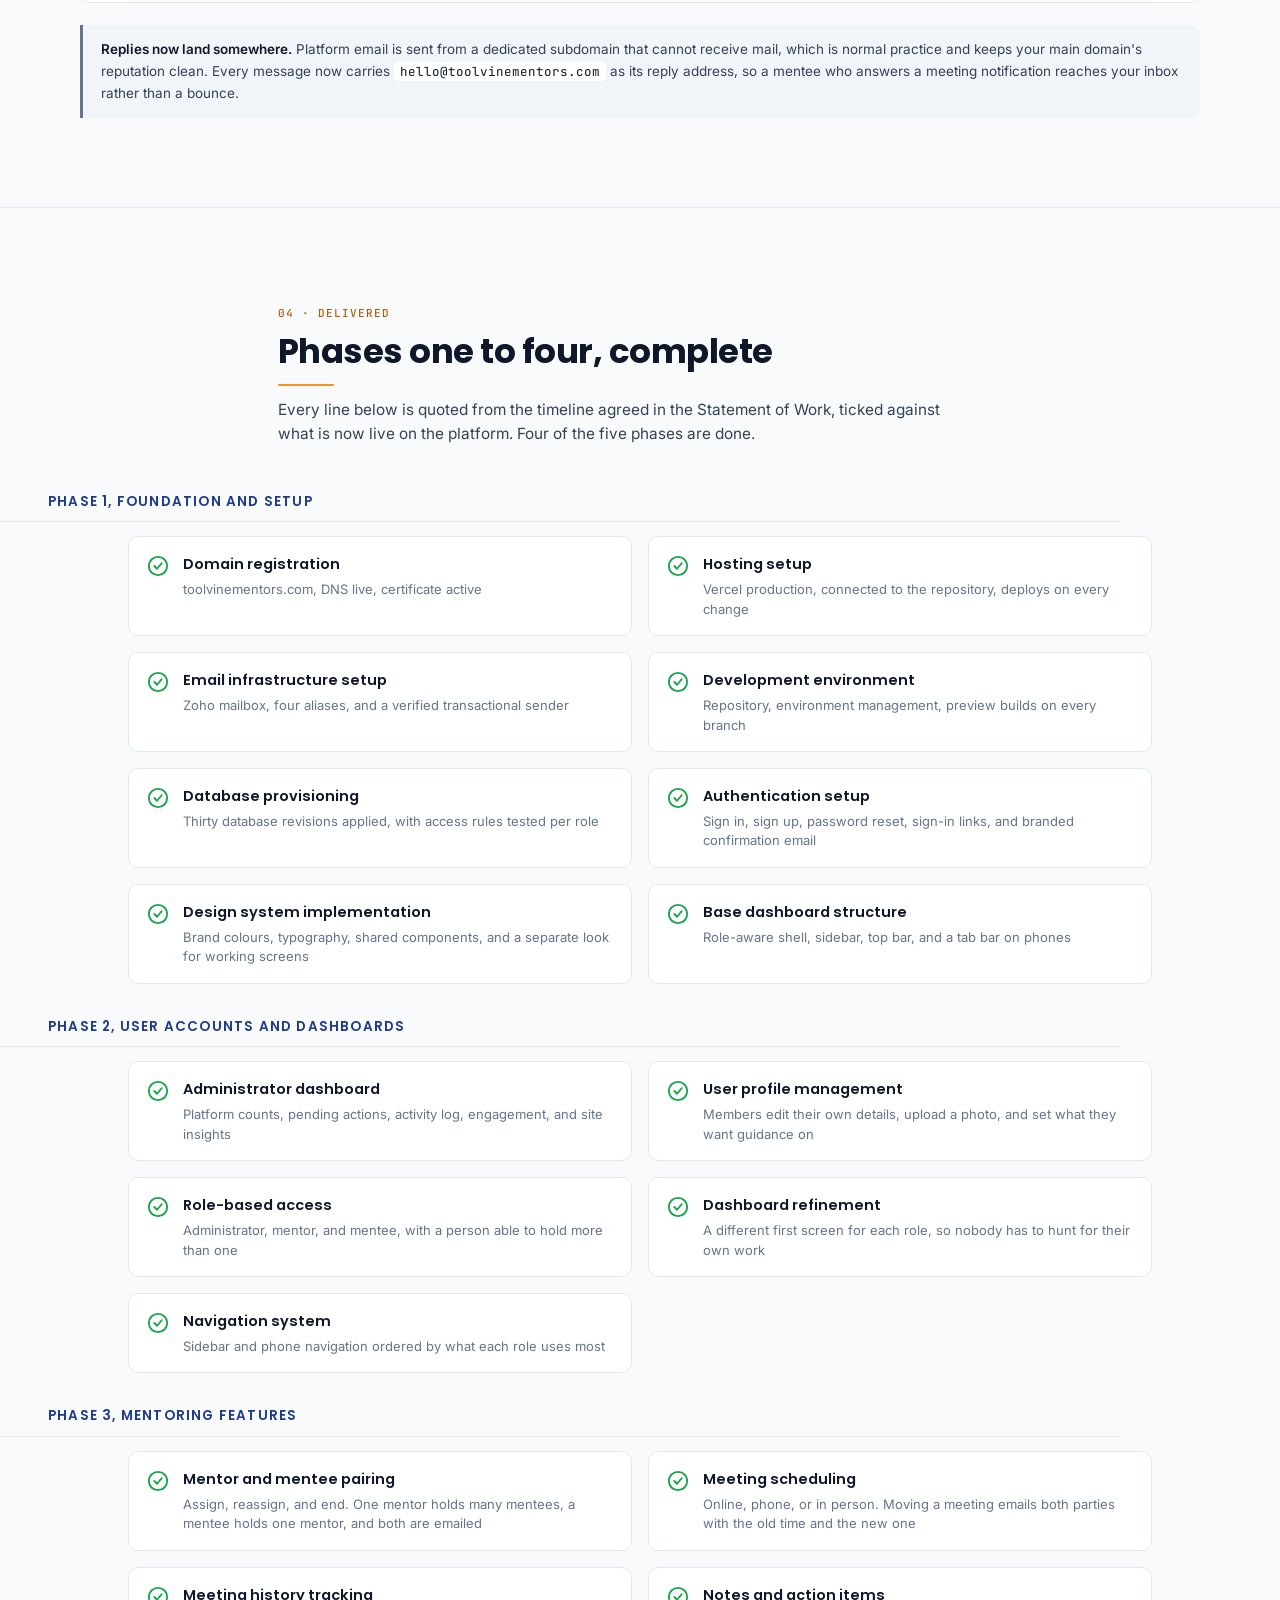
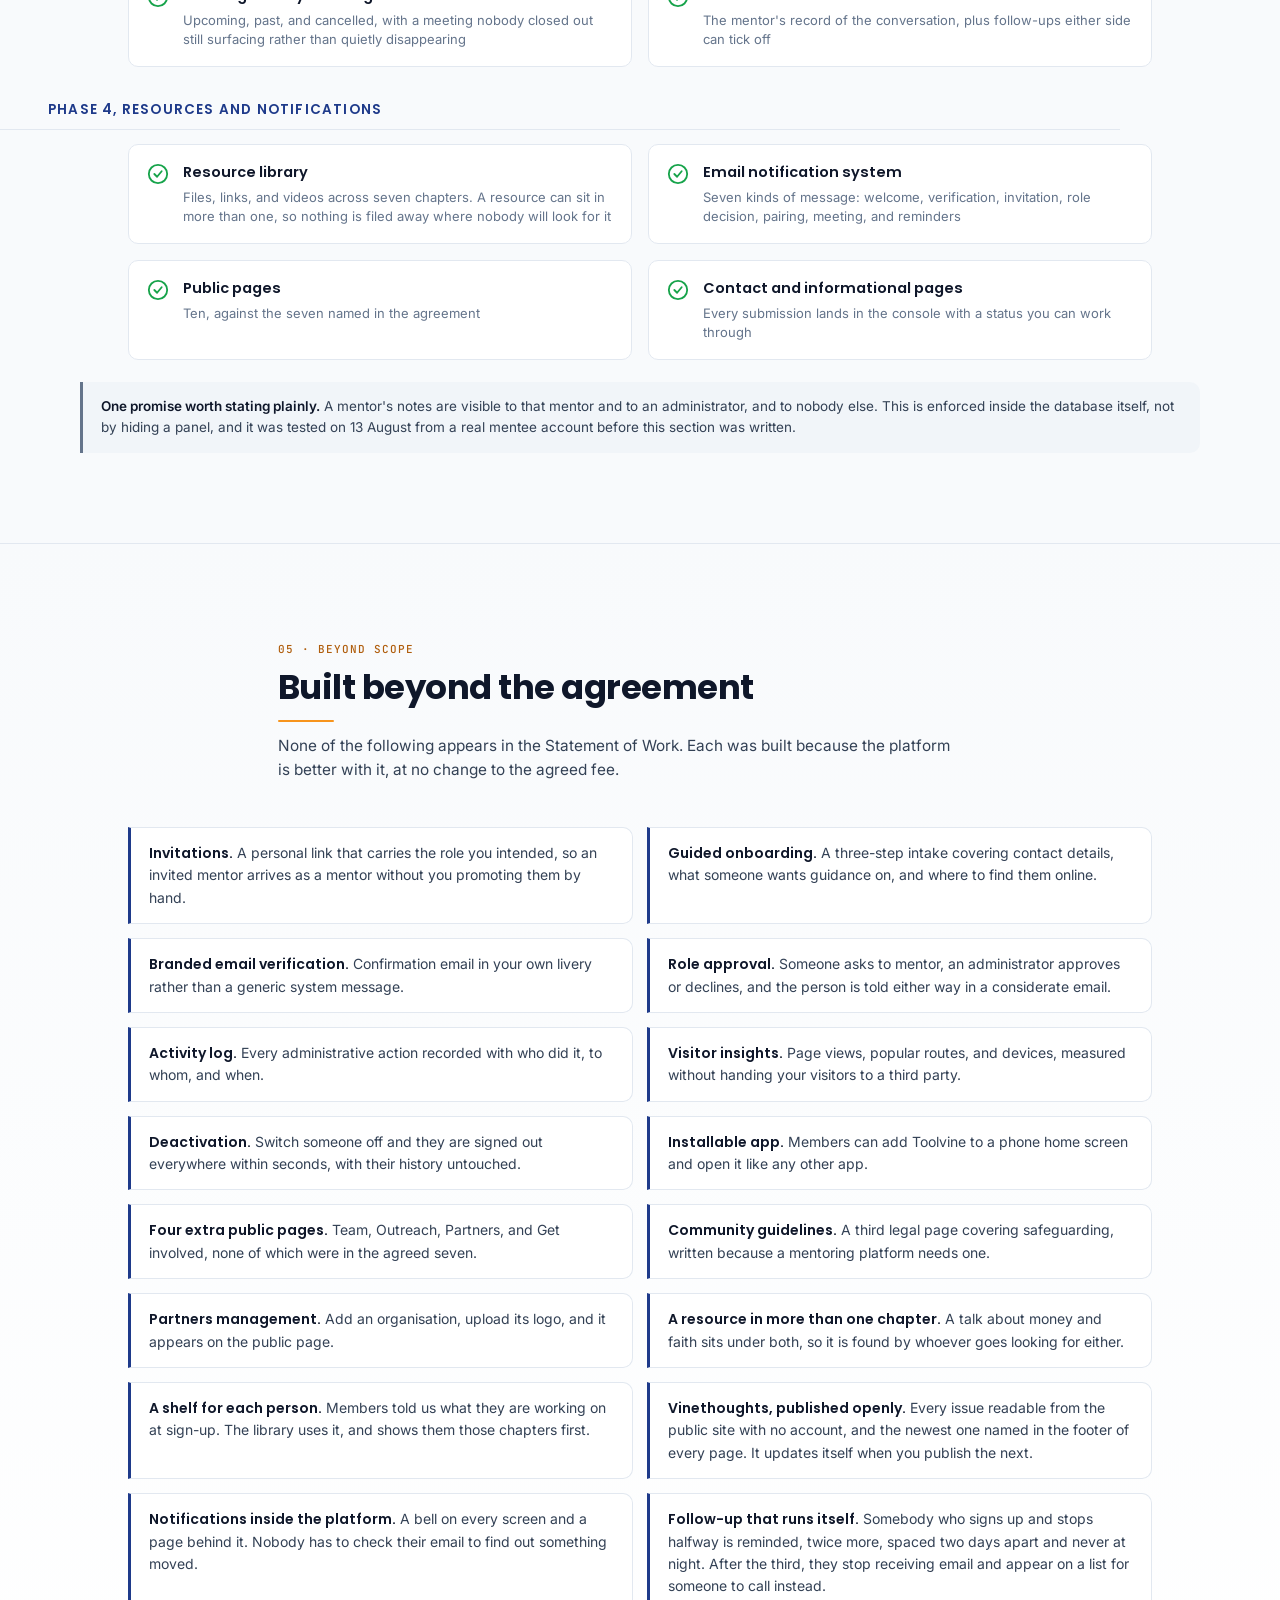
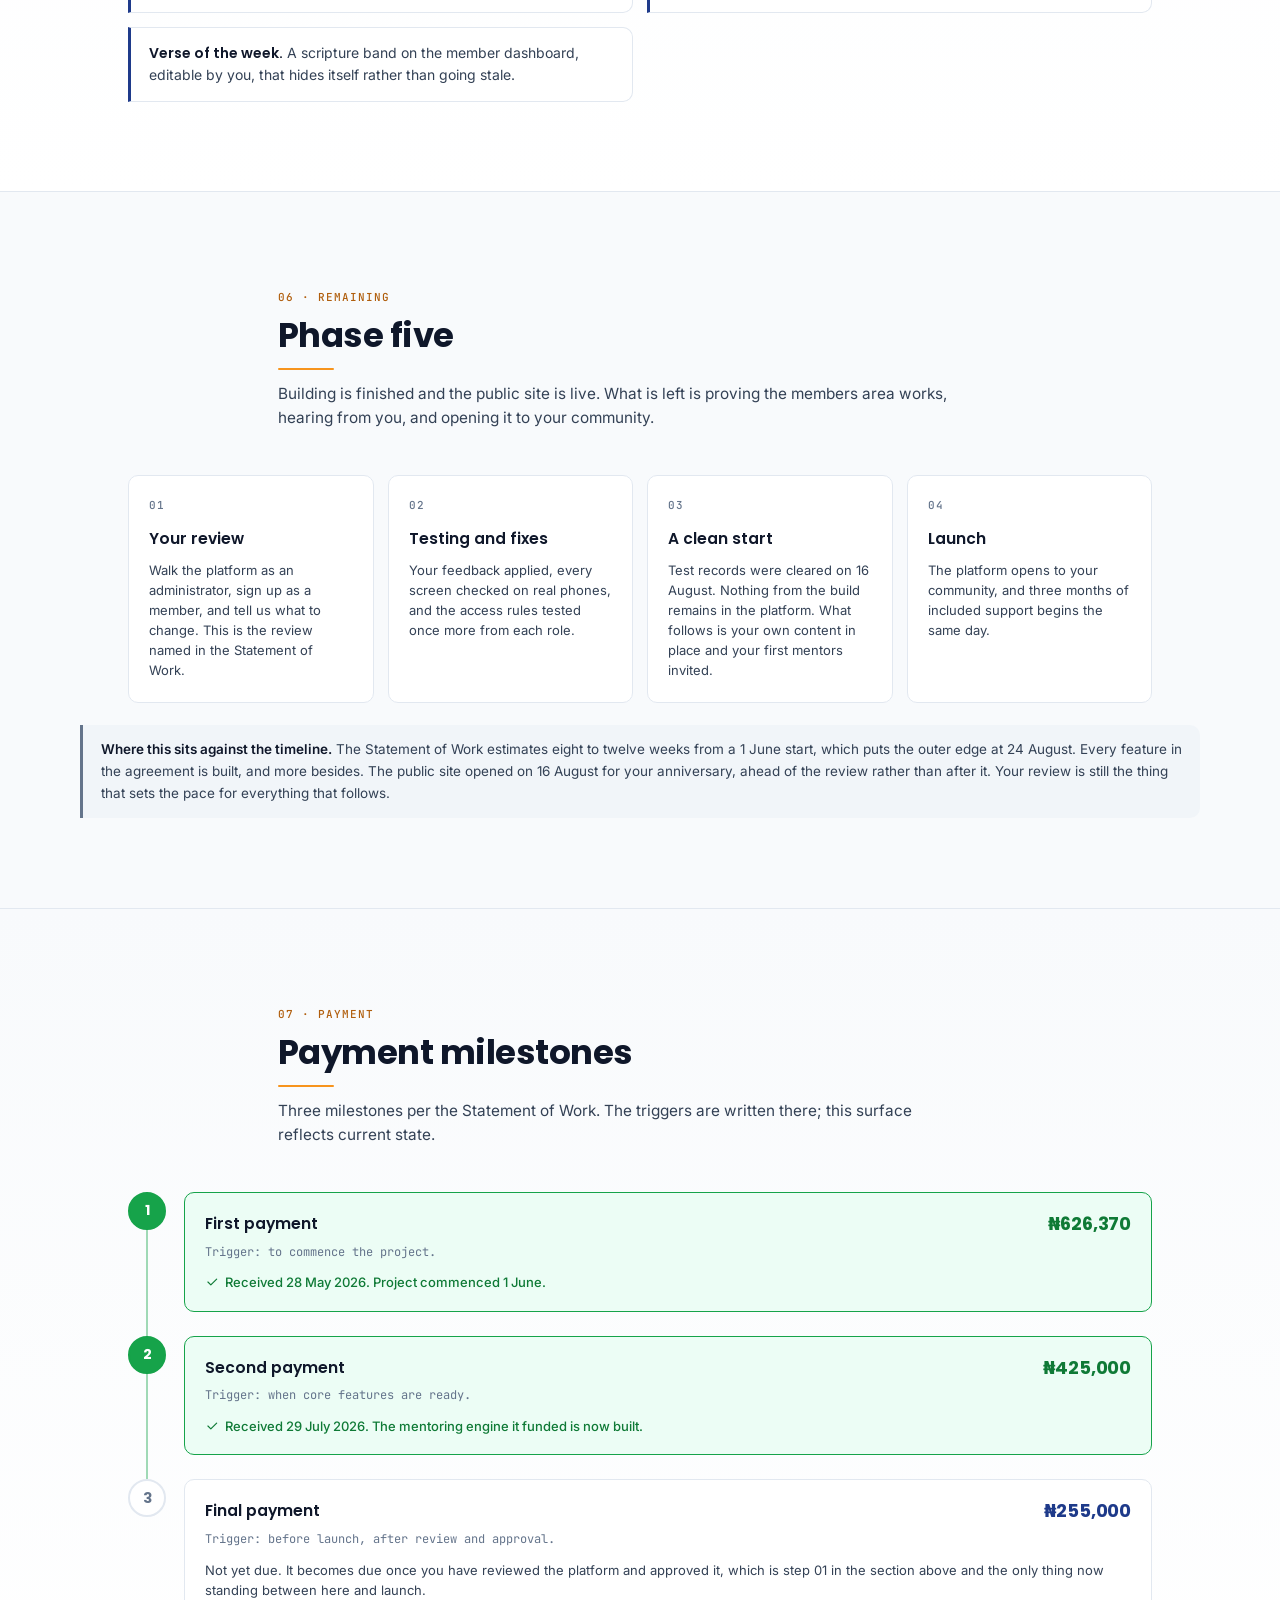
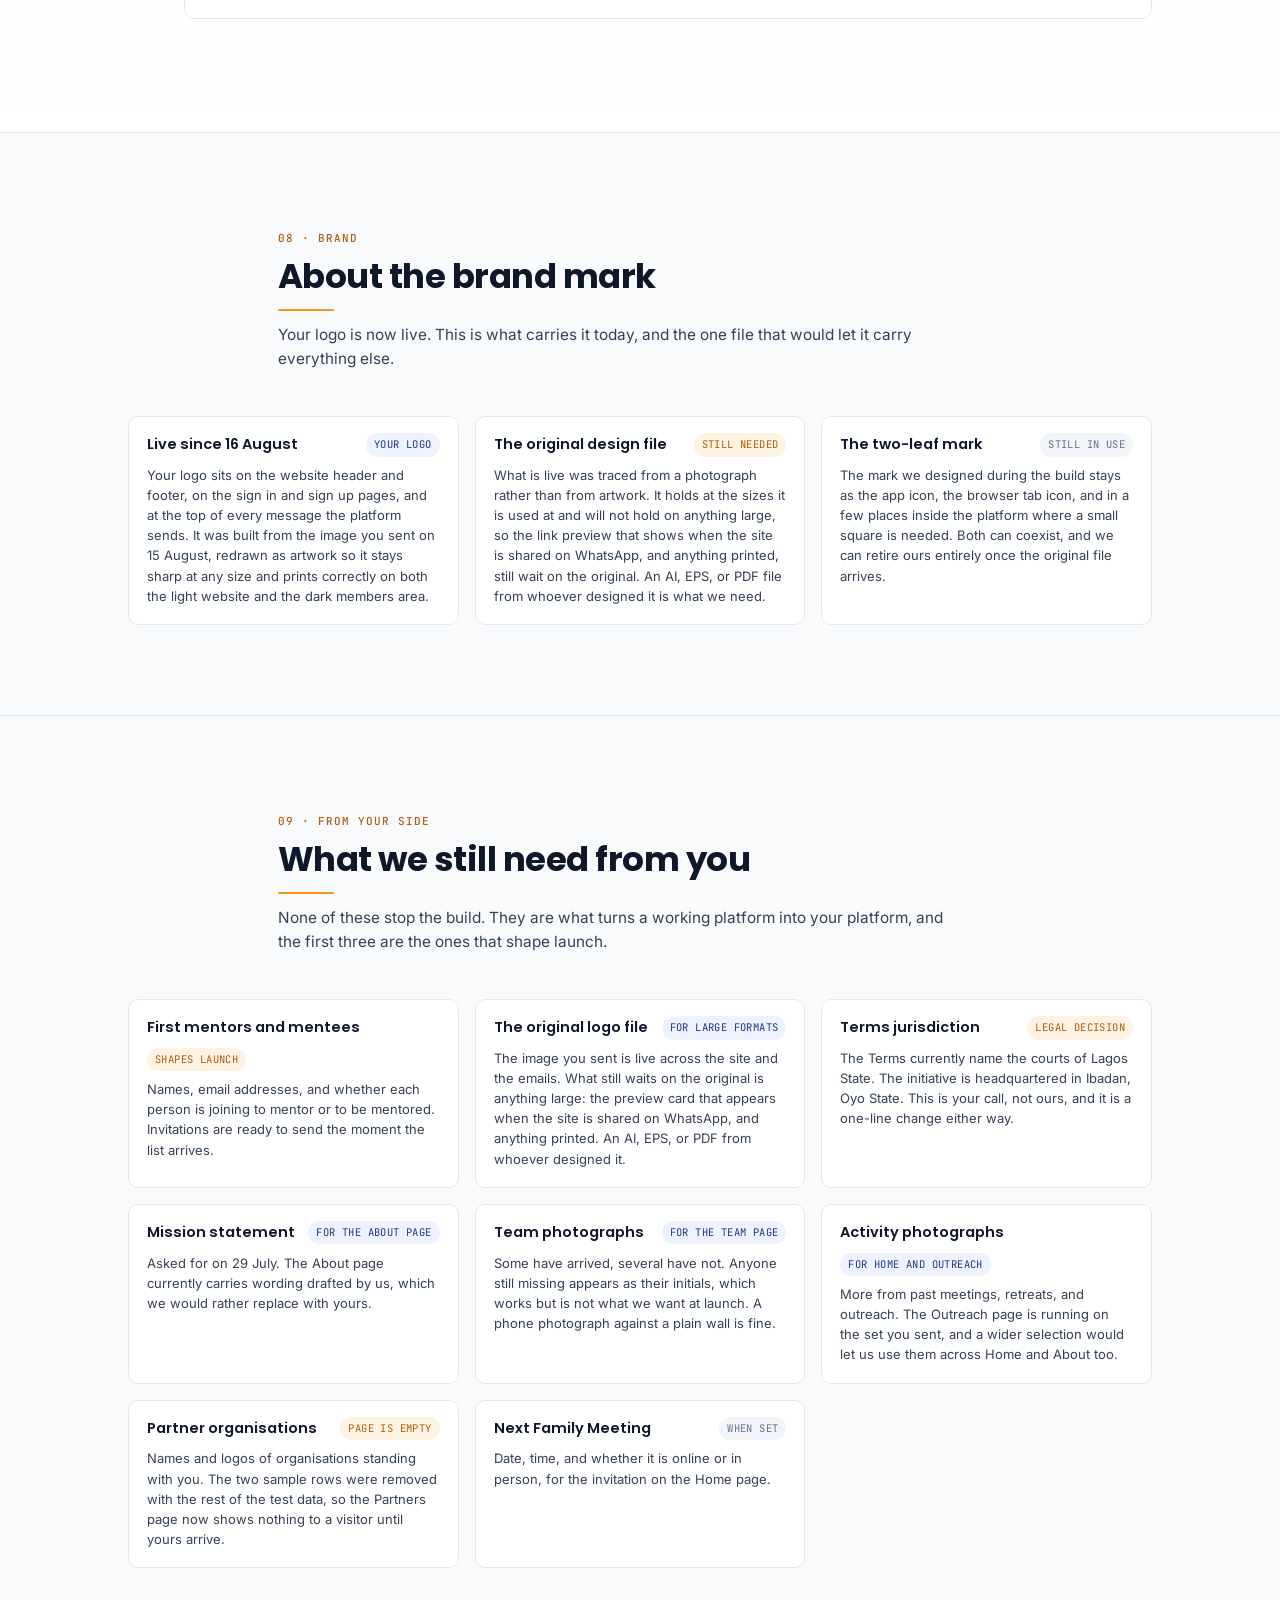
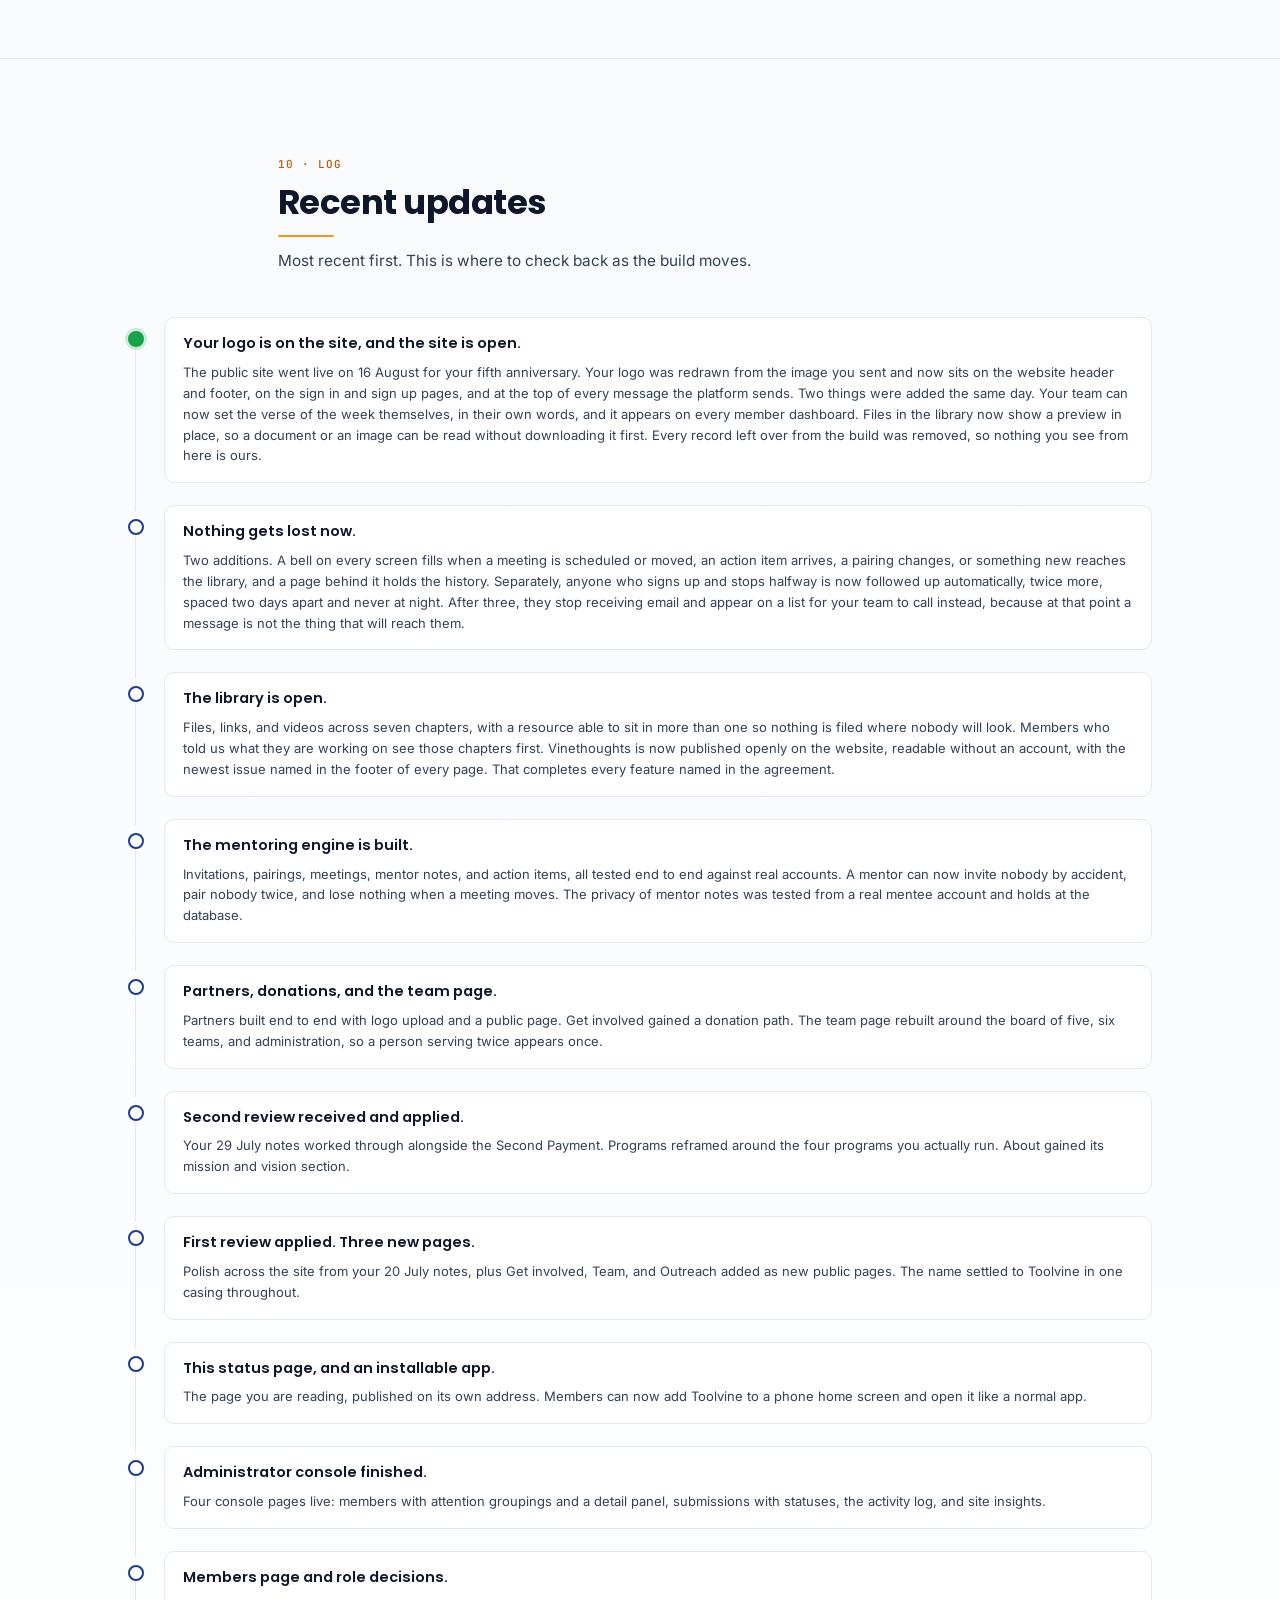
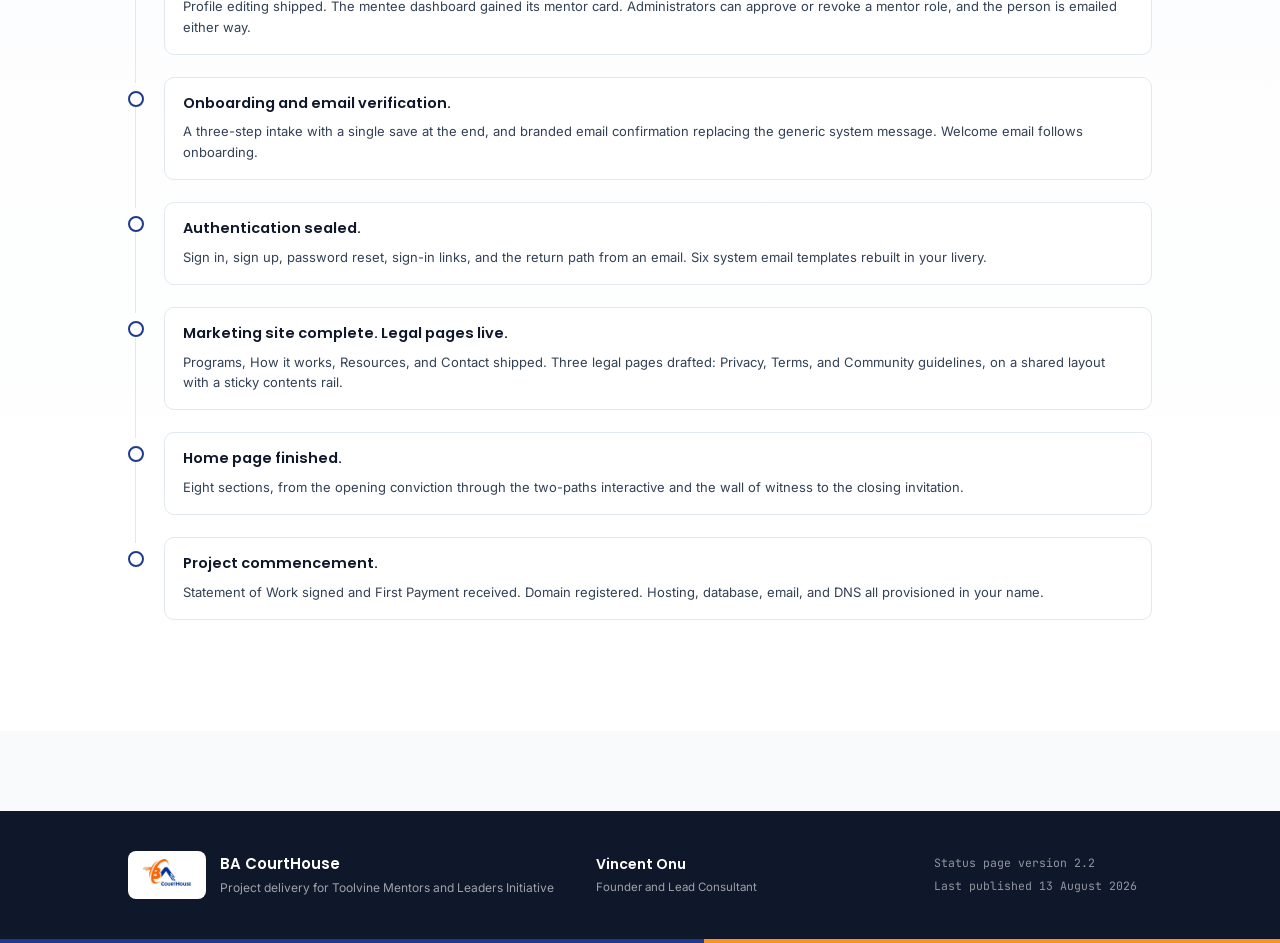
==== commit a78f9652: "Add files via upload" ====
--- a/index.html
+++ b/index.html
@@ -109,9 +109,10 @@
                     </div>
                     <h1 id="hero-title" class="hero__title">Every feature you asked for is built.</h1>
                     <p class="hero__lede">Mentors and mentees can be invited, paired, and scheduled. Meetings carry
-                        notes and action items, and every party is emailed when something moves. The library is now
-                        stocked and open, which was the last piece of build work. What remains is testing, your review,
-                        and launch.</p>
+                        notes and action items, and every party is emailed when something moves. The public site went
+                        live on 16 August for your fifth anniversary, and your own logo now sits across it and on every
+                        message the platform sends. What remains is your review, the last of the testing, and opening
+                        the members area to your community.</p>
 
                     <div class="hero__meta">
                         <div class="hero__meta-cell">
@@ -124,12 +125,12 @@
                         </div>
                         <div class="hero__meta-cell">
                             <div class="hero__meta-label">Status</div>
-                            <div class="hero__meta-value hero__meta-value--green">Operational, in testing</div>
+                            <div class="hero__meta-value hero__meta-value--green">Public site live, platform in testing</div>
                         </div>
                         <div class="hero__meta-cell">
                             <div class="hero__meta-label">Updated</div>
                             <div class="hero__meta-value js-relative">
-                                <time datetime="2026-08-14T20:00:00+01:00">14 August 2026</time>
+                                <time datetime="2026-08-16T21:00:00+01:00">16 August 2026</time>
                             </div>
                         </div>
                     </div>
@@ -165,7 +166,7 @@
                     </svg>
                     <div class="quicklink__body">
                         <div class="quicklink__title">What remains</div>
-                        <div class="quicklink__sub">The resource library, testing, launch</div>
+                        <div class="quicklink__sub">Your review, testing, opening to members</div>
                     </div>
                 </a>
             </nav>
@@ -307,7 +308,7 @@
 
             <h3 class="subgroup__title">Members area</h3>
             <p class="subgroup__lede">These need a sign-in. Section 02 walks you through getting into the administrator
-                account, after which all four are reachable from the sidebar.</p>
+                account, after which every one of them is reachable from the sidebar.</p>
             <div class="cards">
                 <article class="card card--auth">
                     <div class="card__head">
@@ -332,8 +333,18 @@
                         <span class="tag tag--alias">Sign-in required</span>
                     </div>
                     <p class="card__desc">Reading, links, and videos gathered by your team, filed under seven chapters.
-                        Everyone browses and searches. A member who told us what they are working on gets a For you
-                        shelf that shows only those chapters.</p>
+                        Everyone browses and searches. Images and documents now open with a preview in place, so a page
+                        can be read without downloading it first. A member who told us what they are working on gets a
+                        For you shelf that shows only those chapters.</p>
+                </article>
+                <article class="card card--auth">
+                    <div class="card__head">
+                        <div class="card__name">Notifications</div>
+                        <span class="tag tag--alias">Sign-in required</span>
+                    </div>
+                    <p class="card__desc">A bell on every screen. It fills when a meeting is scheduled or moved, when
+                        an action item comes someone's way, when a pairing changes, and when something new lands in
+                        the library. The dot appears without anyone refreshing the page.</p>
                 </article>
                 <article class="card card--auth">
                     <div class="card__head">
@@ -351,6 +362,17 @@
                     <p class="card__desc">Send someone a personal link. They sign up without proving their email again,
                         and arrive already holding the role you intended. Paste a whole list at once when you are ready
                         to open the doors.</p>
+                </article>
+                <article class="card card--auth">
+                    <div class="card__head">
+                        <div class="card__name">Verse of the week</div>
+                        <span class="tag tag--alias">Administrator</span>
+                    </div>
+                    <p class="card__desc">Set the verse your community sees on their dashboard. Reference, wording, and
+                        translation, typed in rather than uploaded as a picture, so it can be read aloud by a screen
+                        reader and found by search. One verse a week, and a verse can be written ahead of time for a
+                        week that has not arrived yet. If nothing has been set for a fortnight the card quietly stops
+                        showing, and this page tells you it has.</p>
                 </article>
             </div>
 
@@ -823,6 +845,11 @@
                 <li class="beyond__item"><strong>Vinethoughts, published openly.</strong> Every issue readable from
                     the public site with no account, and the newest one named in the footer of every page. It updates
                     itself when you publish the next.</li>
+                <li class="beyond__item"><strong>Notifications inside the platform.</strong> A bell on every screen
+                    and a page behind it. Nobody has to check their email to find out something moved.</li>
+                <li class="beyond__item"><strong>Follow-up that runs itself.</strong> Somebody who signs up and stops
+                    halfway is reminded, twice more, spaced two days apart and never at night. After the third, they
+                    stop receiving email and appear on a list for someone to call instead.</li>
                 <li class="beyond__item"><strong>Verse of the week.</strong> A scripture band on the member dashboard,
                     editable by you, that hides itself rather than going stale.</li>
             </ul>
@@ -834,8 +861,8 @@
             <div class="section__head">
                 <span class="section__eyebrow">06 &middot; Remaining</span>
                 <h2 class="section__title" id="remaining-title">Phase five</h2>
-                <p class="section__lede">Building is finished. What is left is proving it works, hearing from you, and
-                    opening the doors.</p>
+                <p class="section__lede">Building is finished and the public site is live. What is left is proving the
+                    members area works, hearing from you, and opening it to your community.</p>
             </div>
 
             <div class="next-grid">
@@ -854,8 +881,8 @@
                 <div class="next-card">
                     <div class="next-card__num">03</div>
                     <div class="next-card__title">A clean start</div>
-                    <p class="next-card__text">Test records cleared out, your own content in place, and your first
-                        mentors invited onto a platform with nothing left over from the build.</p>
+                    <p class="next-card__text">Test records were cleared on 16 August. Nothing from the build remains
+                        in the platform. What follows is your own content in place and your first mentors invited.</p>
                 </div>
                 <div class="next-card">
                     <div class="next-card__num">04</div>
@@ -868,7 +895,8 @@
             <div class="note">
                 <strong>Where this sits against the timeline.</strong> The Statement of Work estimates eight to twelve
                 weeks from a 1 June start, which puts the outer edge at 24 August. Every feature in the agreement is
-                built, and more besides. Your review is now the thing that sets the pace.
+                built, and more besides. The public site opened on 16 August for your anniversary, ahead of the review
+                rather than after it. Your review is still the thing that sets the pace for everything that follows.
             </div>
         </section>
 
@@ -931,35 +959,39 @@
             <div class="section__head">
                 <span class="section__eyebrow">08 &middot; Brand</span>
                 <h2 class="section__title" id="brand-title">About the brand mark</h2>
-                <p class="section__lede">A note on what you see today and where your official logo lands as the build
-                    closes.</p>
+                <p class="section__lede">Your logo is now live. This is what carries it today, and the one file
+                    that would let it carry everything else.</p>
             </div>
 
             <div class="needs">
                 <div class="need">
                     <div class="need__head">
-                        <div class="need__title">Today</div>
-                        <div class="need__due need__due--soft">Working mark</div>
-                    </div>
-                    <p class="need__text">The two-leaf mark across the site is the working brand. It carries the design
-                        system without holding development up on logo iterations.</p>
+                        <div class="need__title">Live since 16 August</div>
+                        <div class="need__due need__due--info">Your logo</div>
+                    </div>
+                    <p class="need__text">Your logo sits on the website header and footer, on the sign in and sign up
+                        pages, and at the top of every message the platform sends. It was built from the image you sent
+                        on 15 August, redrawn as artwork so it stays sharp at any size and prints correctly on both the
+                        light website and the dark members area.</p>
                 </div>
                 <div class="need">
                     <div class="need__head">
-                        <div class="need__title">On every email</div>
-                        <div class="need__due need__due--info">During testing</div>
-                    </div>
-                    <p class="need__text">Your official Toolvine Mentors and Leaders Initiative logo goes onto every
-                        message the platform sends, welcome through meeting notification, as we review the email
-                        surfaces together during testing.</p>
+                        <div class="need__title">The original design file</div>
+                        <div class="need__due">Still needed</div>
+                    </div>
+                    <p class="need__text">What is live was traced from a photograph rather than from artwork. It holds
+                        at the sizes it is used at and will not hold on anything large, so the link preview that shows
+                        when the site is shared on WhatsApp, and anything printed, still wait on the original. An AI,
+                        EPS, or PDF file from whoever designed it is what we need.</p>
                 </div>
                 <div class="need">
                     <div class="need__head">
-                        <div class="need__title">On the website</div>
-                        <div class="need__due need__due--info">Final delivery</div>
-                    </div>
-                    <p class="need__text">Your official logo appears in defined sections of the public site at final
-                        delivery, with the working mark retained where it serves the design system.</p>
+                        <div class="need__title">The two-leaf mark</div>
+                        <div class="need__due need__due--soft">Still in use</div>
+                    </div>
+                    <p class="need__text">The mark we designed during the build stays as the app icon, the browser tab
+                        icon, and in a few places inside the platform where a small square is needed. Both can coexist,
+                        and we can retire ours entirely once the original file arrives.</p>
                 </div>
             </div>
         </section>
@@ -985,11 +1017,12 @@
                 </div>
                 <div class="need">
                     <div class="need__head">
-                        <div class="need__title">Official logo files</div>
-                        <div class="need__due">Shapes launch</div>
-                    </div>
-                    <p class="need__text">The highest resolution version you hold, ideally the original design file. A
-                        clear photograph of print material is better than nothing.</p>
+                        <div class="need__title">The original logo file</div>
+                        <div class="need__due need__due--info">For large formats</div>
+                    </div>
+                    <p class="need__text">The image you sent is live across the site and the emails. What still waits on
+                        the original is anything large: the preview card that appears when the site is shared on
+                        WhatsApp, and anything printed. An AI, EPS, or PDF from whoever designed it.</p>
                 </div>
                 <div class="need">
                     <div class="need__head">
@@ -1028,10 +1061,11 @@
                 <div class="need">
                     <div class="need__head">
                         <div class="need__title">Partner organisations</div>
-                        <div class="need__due need__due--soft">When ready</div>
-                    </div>
-                    <p class="need__text">Names and logos of organisations standing with you. Two sample rows sit on the
-                        Partners page until real ones replace them.</p>
+                        <div class="need__due">Page is empty</div>
+                    </div>
+                    <p class="need__text">Names and logos of organisations standing with you. The two sample rows were
+                        removed with the rest of the test data, so the Partners page now shows nothing to a visitor
+                        until yours arrive.</p>
                 </div>
                 <div class="need">
                     <div class="need__head">
@@ -1054,6 +1088,29 @@
             </div>
 
             <ol class="log">
+                <li class="log__entry">
+                    <div class="log__body">
+                        <div class="log__title">Your logo is on the site, and the site is open.</div>
+                        <p class="log__text">The public site went live on 16 August for your fifth anniversary. Your
+                            logo was redrawn from the image you sent and now sits on the website header and footer, on
+                            the sign in and sign up pages, and at the top of every message the platform sends. Two
+                            things were added the same day. Your team can now set the verse of the week themselves, in
+                            their own words, and it appears on every member dashboard. Files in the library now show a
+                            preview in place, so a document or an image can be read without downloading it first. Every
+                            record left over from the build was removed, so nothing you see from here is ours.</p>
+                    </div>
+                </li>
+                <li class="log__entry">
+                    <div class="log__body">
+                        <div class="log__title">Nothing gets lost now.</div>
+                        <p class="log__text">Two additions. A bell on every screen fills when a meeting is scheduled
+                            or moved, an action item arrives, a pairing changes, or something new reaches the library,
+                            and a page behind it holds the history. Separately, anyone who signs up and stops halfway
+                            is now followed up automatically, twice more, spaced two days apart and never at night.
+                            After three, they stop receiving email and appear on a list for your team to call
+                            instead, because at that point a message is not the thing that will reach them.</p>
+                    </div>
+                </li>
                 <li class="log__entry">
                     <div class="log__body">
                         <div class="log__title">The library is open.</div>
@@ -1179,7 +1236,7 @@
                 <div class="footer__contact-role">Founder and Lead Consultant</div>
             </div>
             <div class="footer__meta">
-                <div class="footer__meta-line">Status page version 2.1</div>
+                <div class="footer__meta-line">Status page version 2.2</div>
                 <div class="footer__meta-line js-relative">Last published <time
                         datetime="2026-08-13T18:00:00+01:00">13 August 2026</time></div>
             </div>
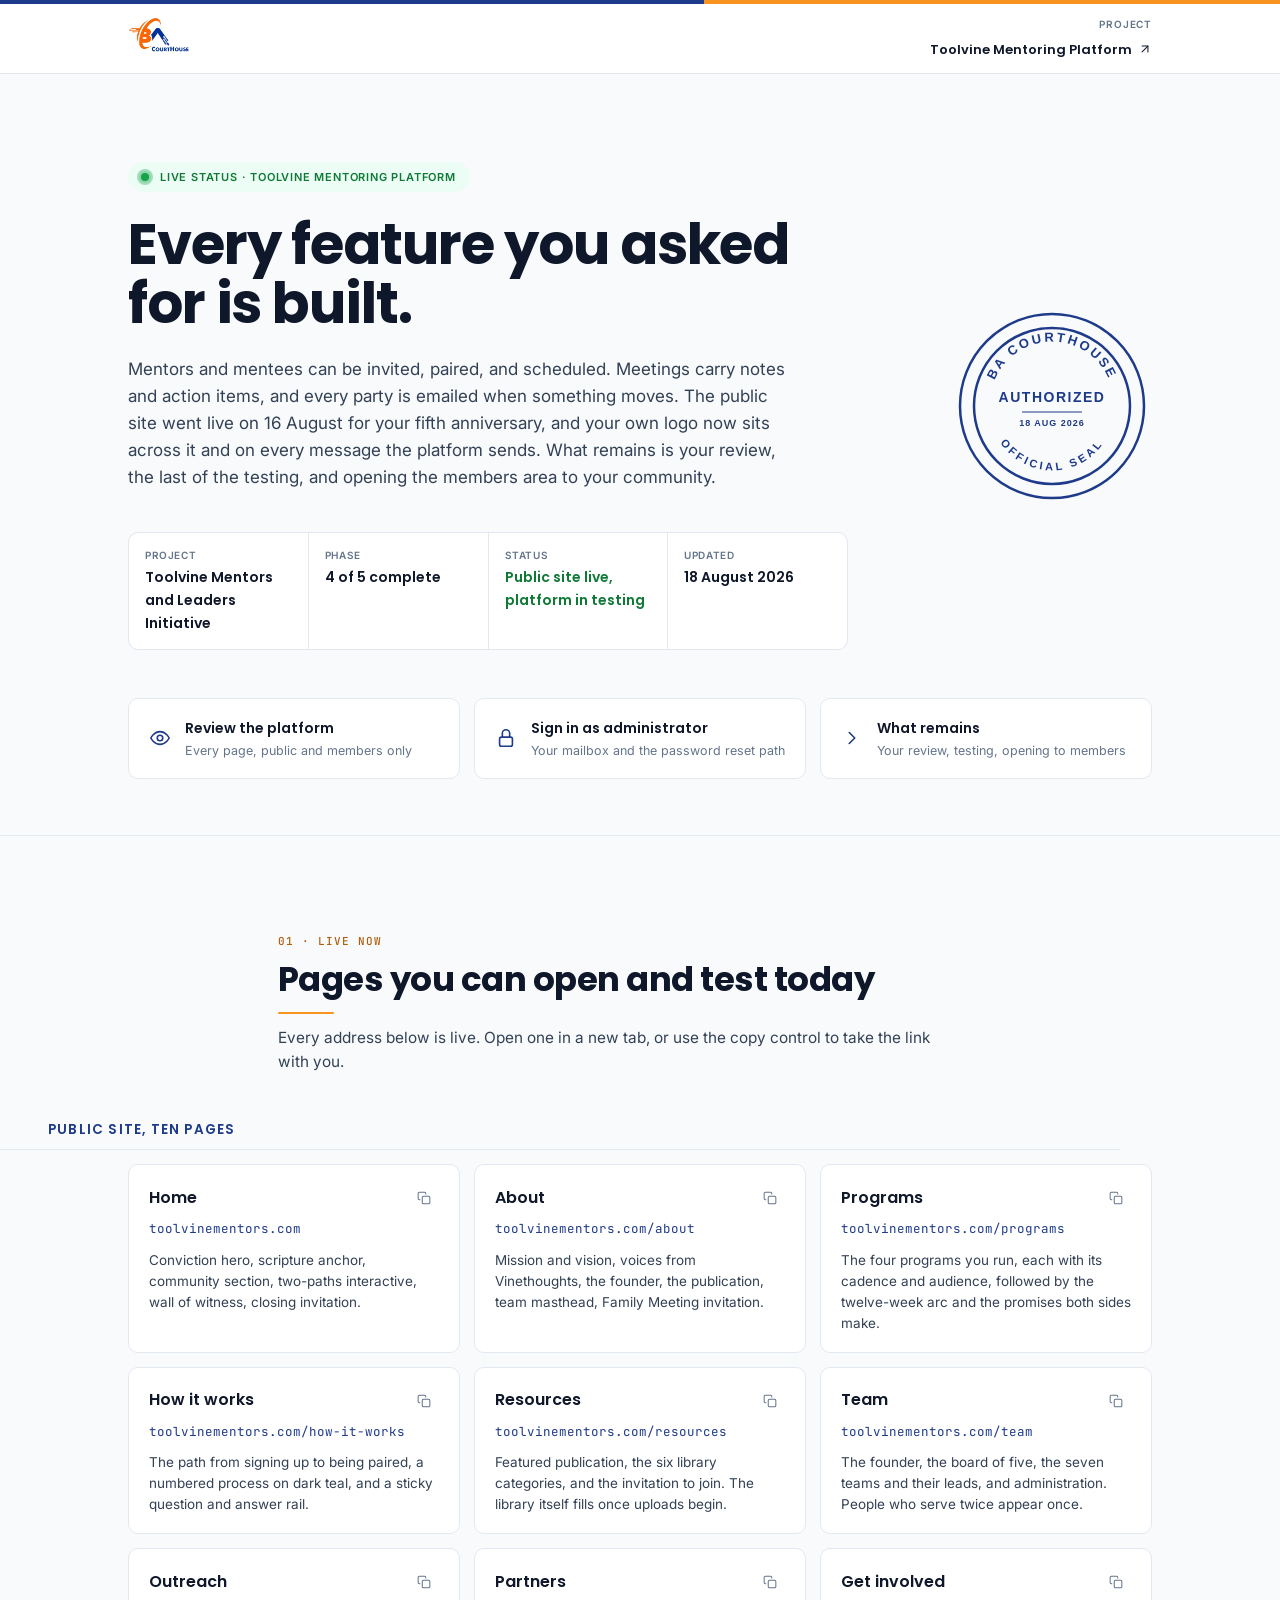
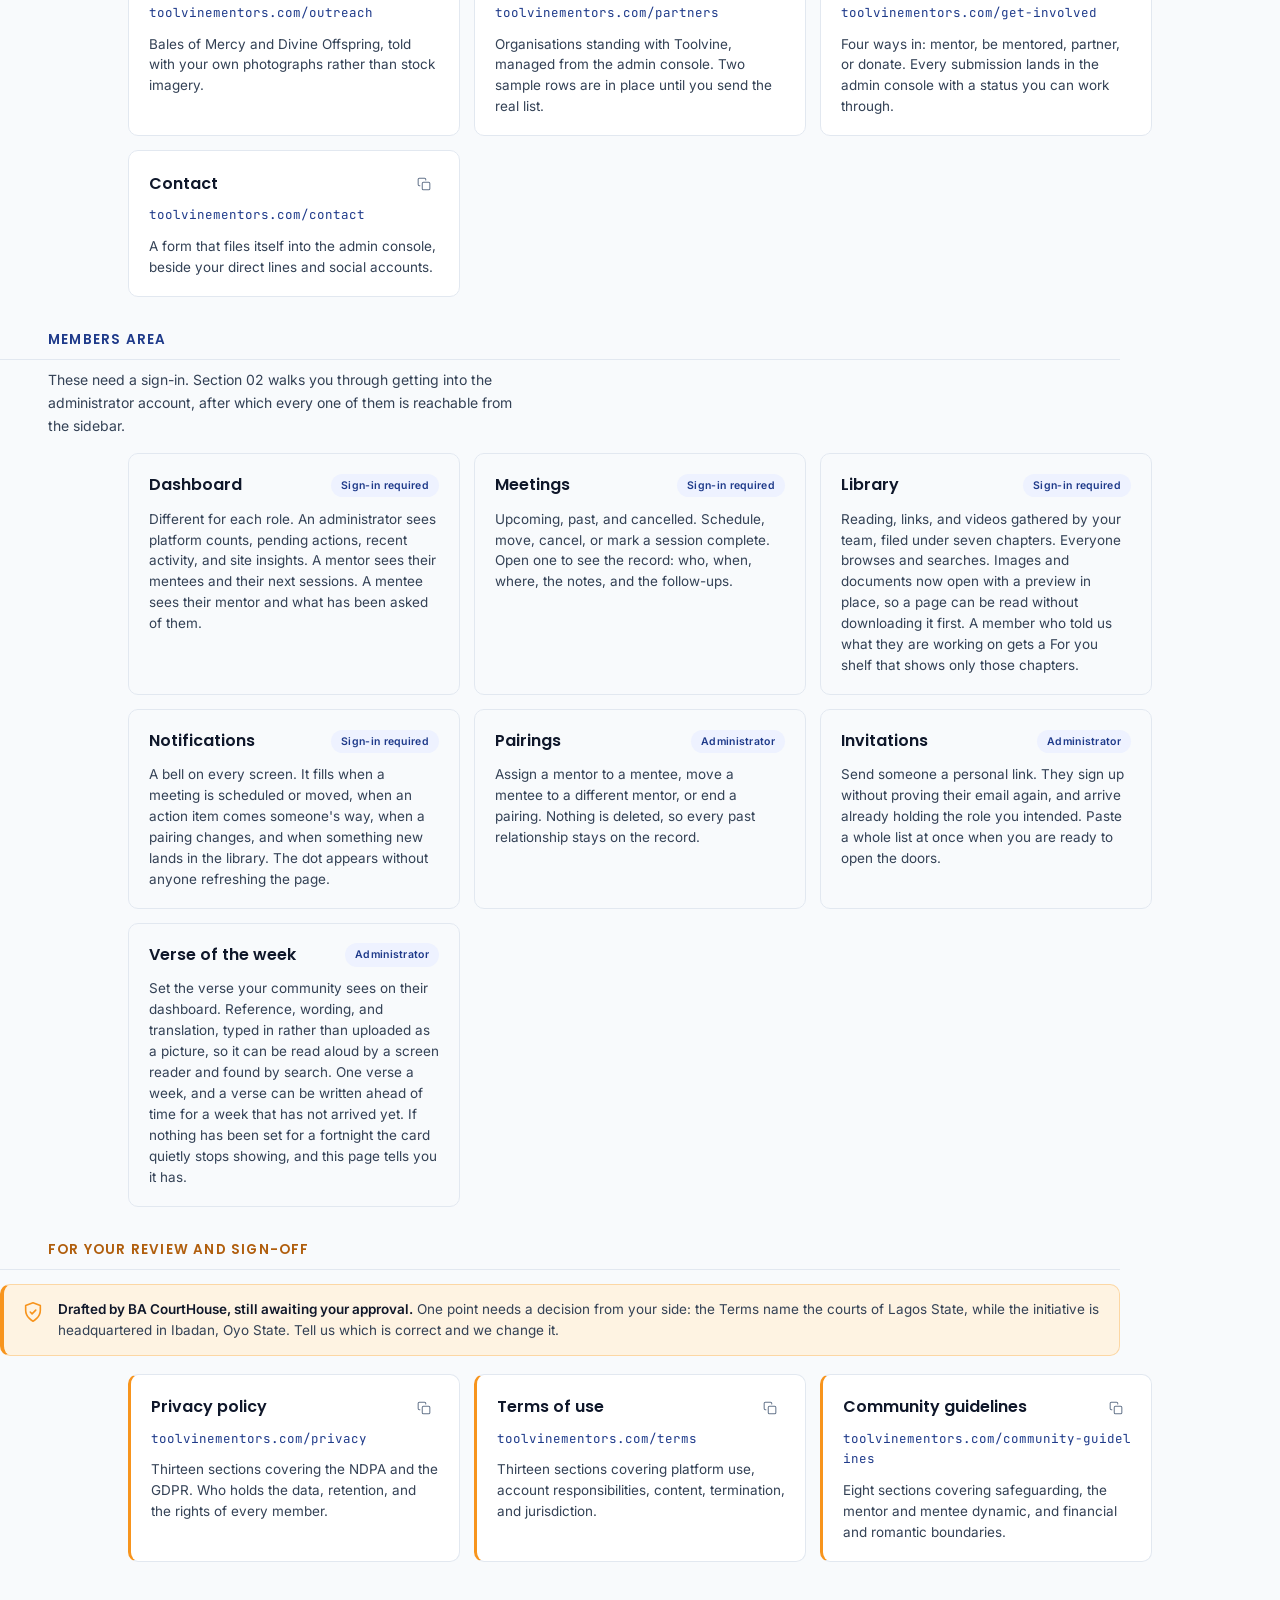
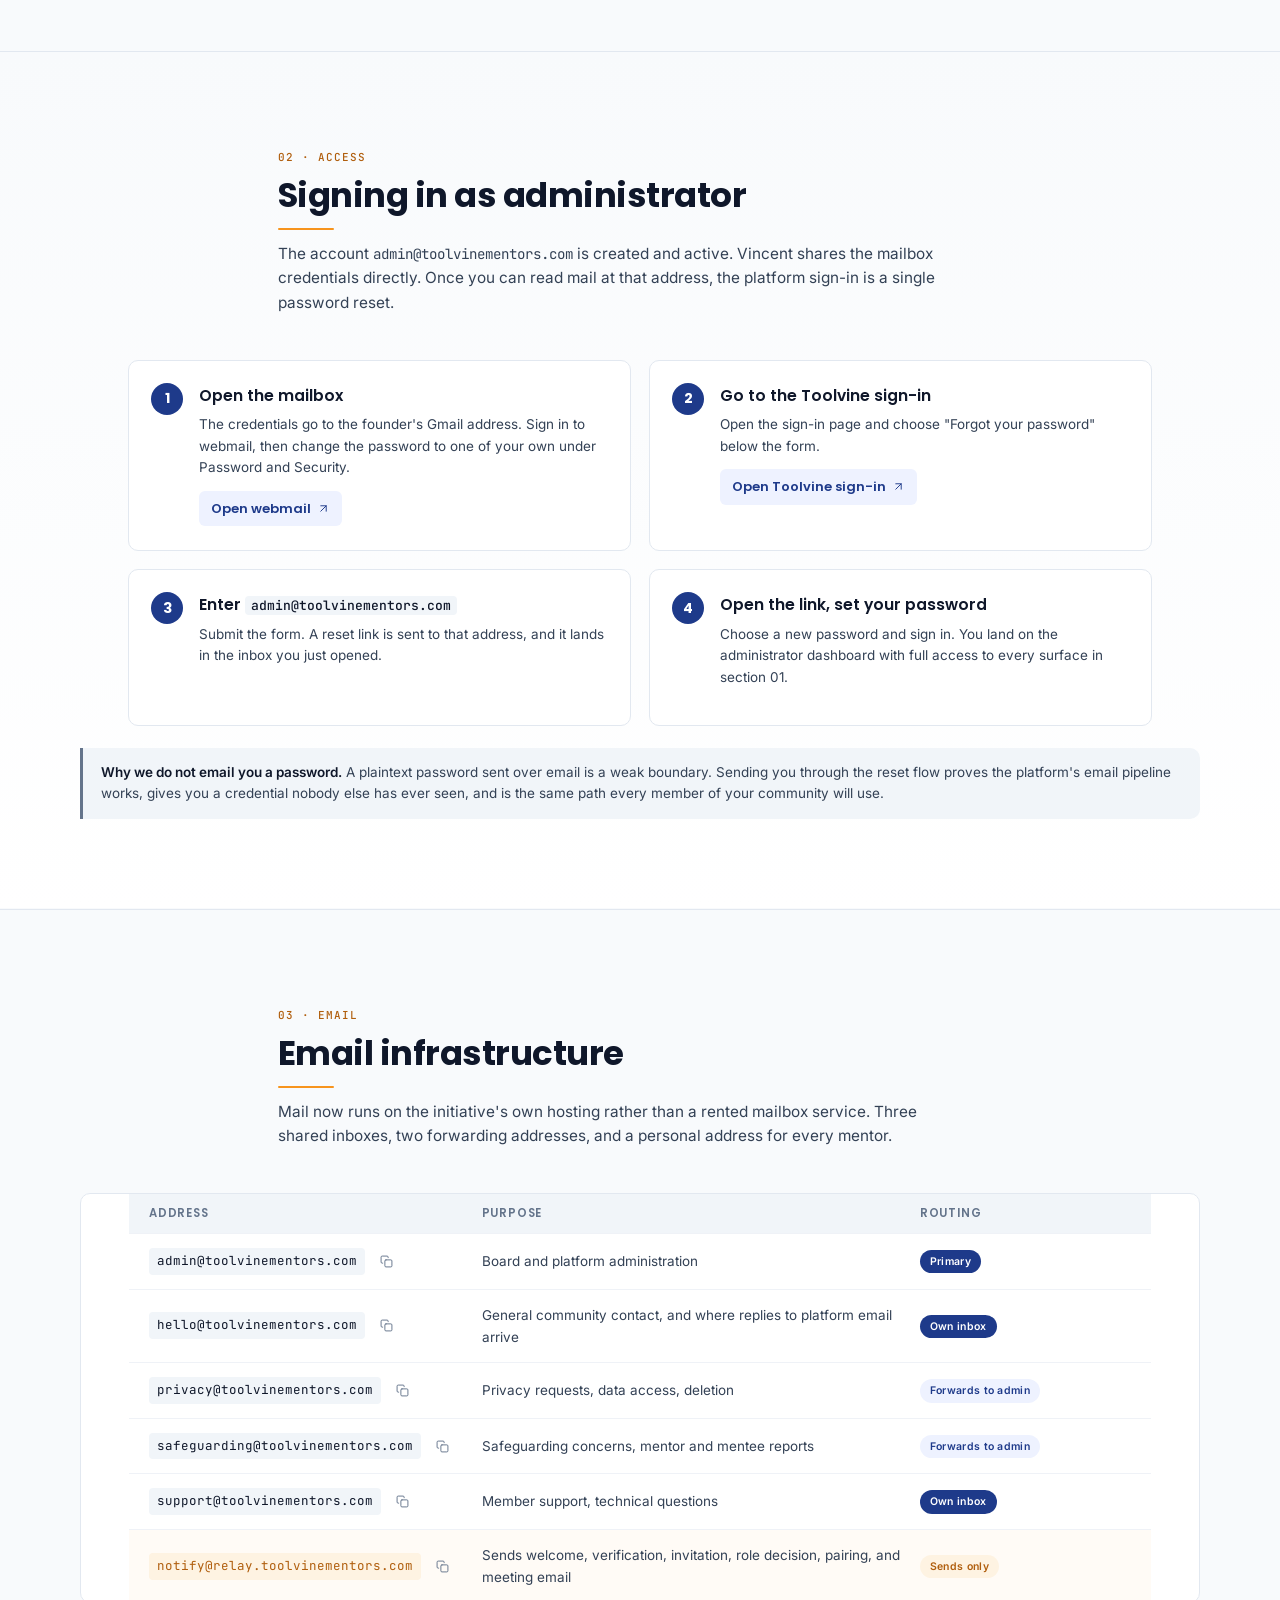
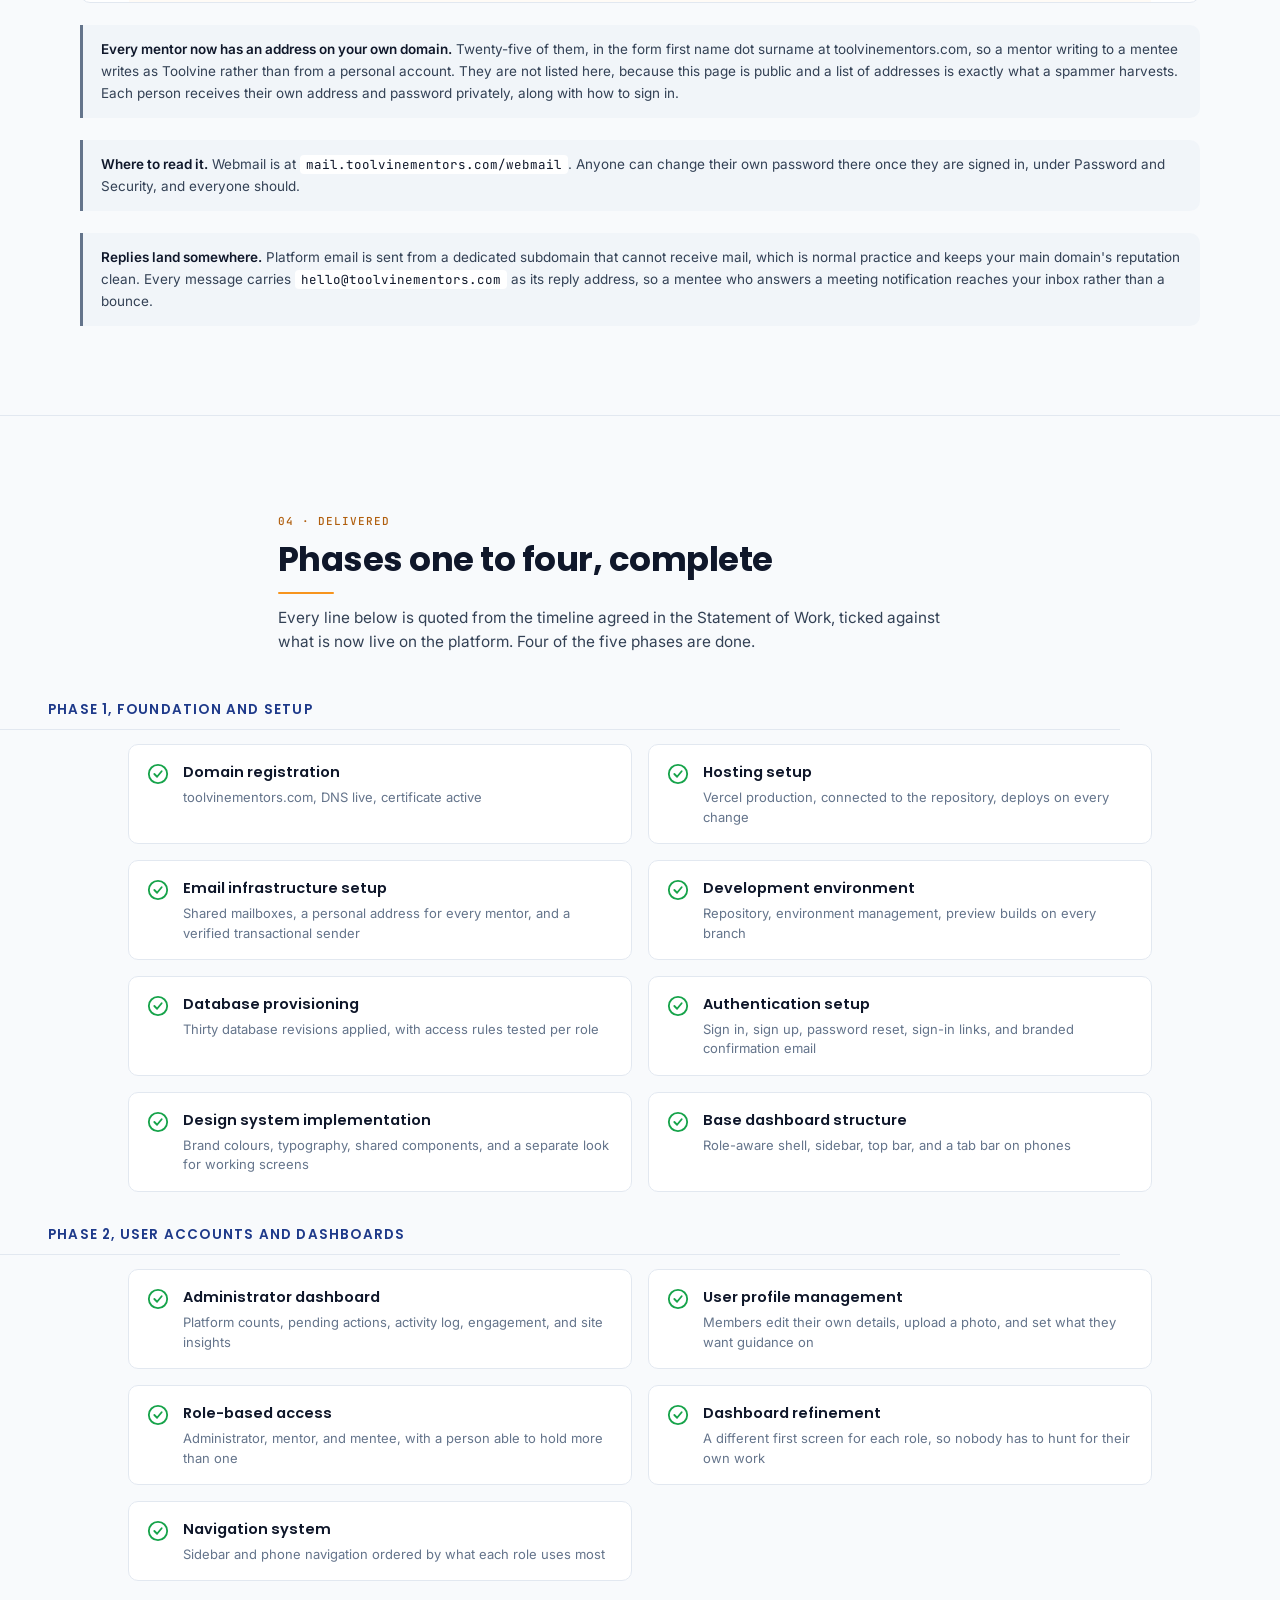
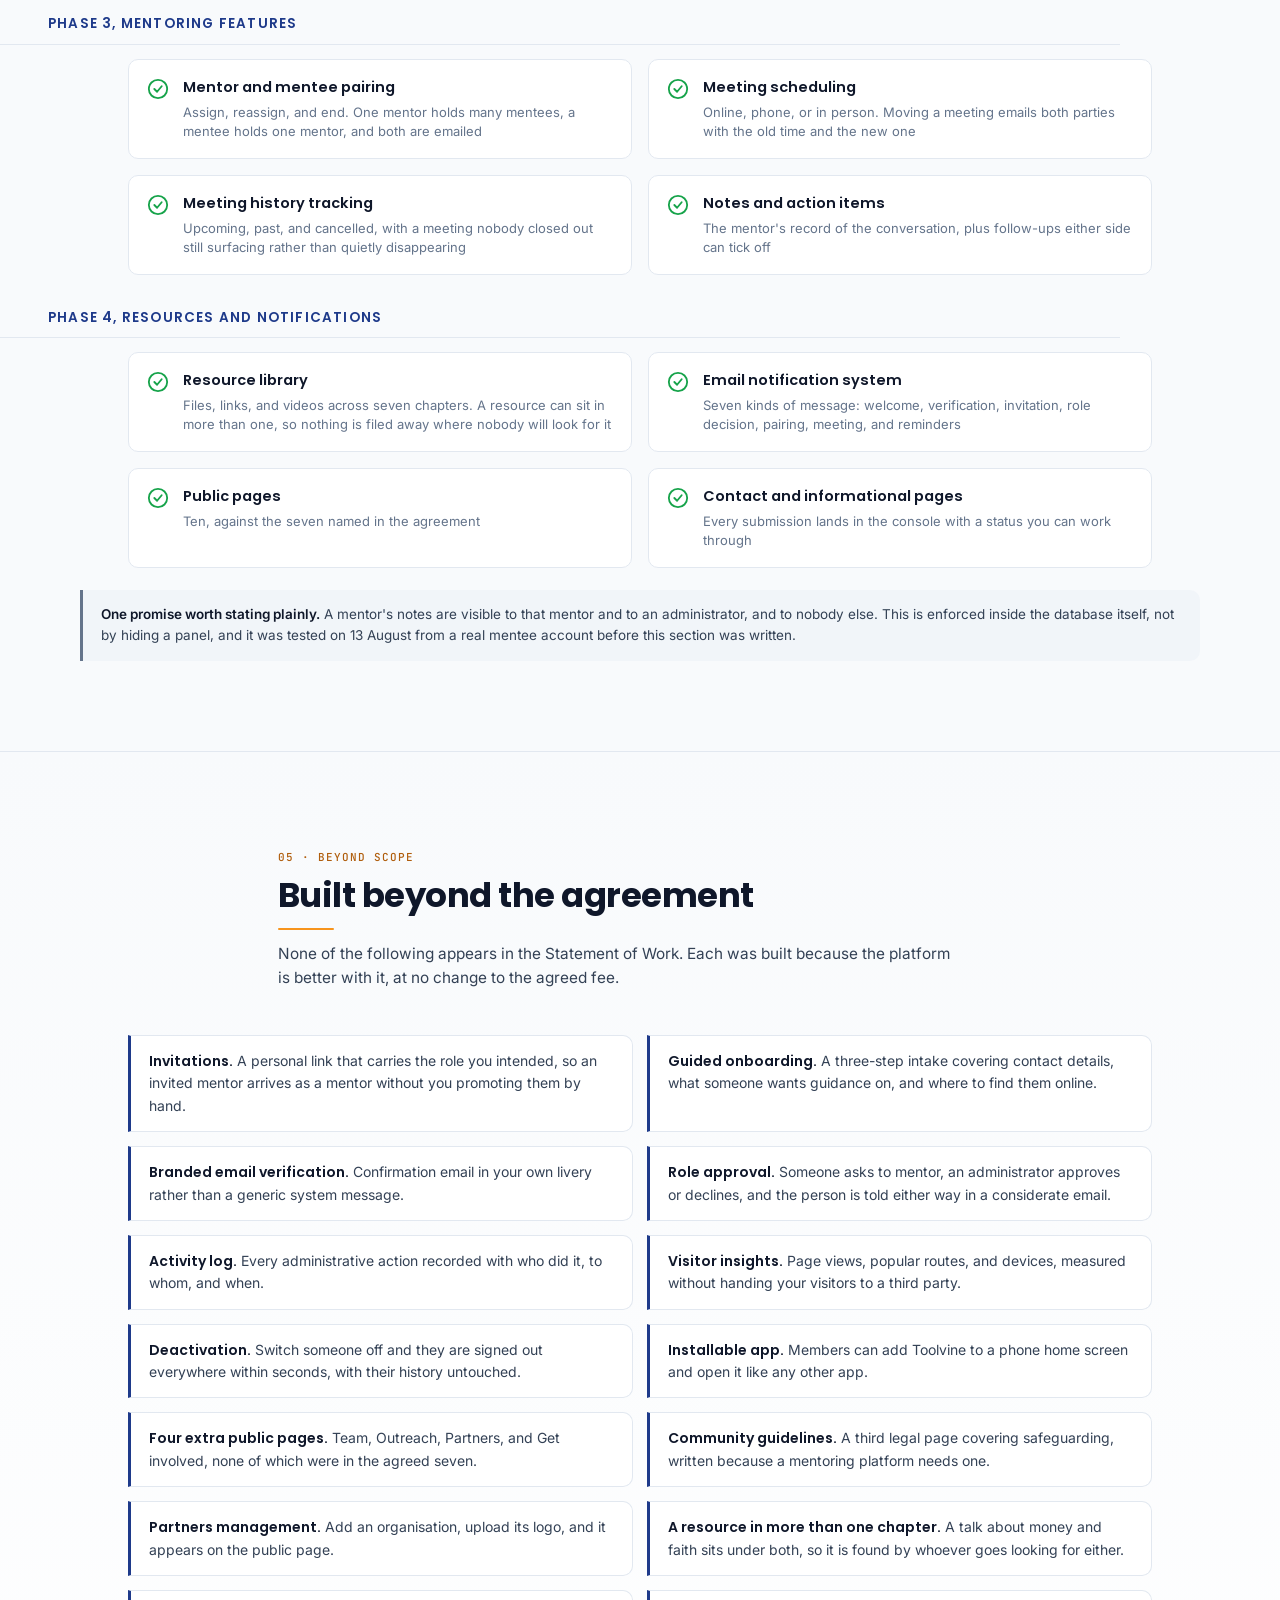
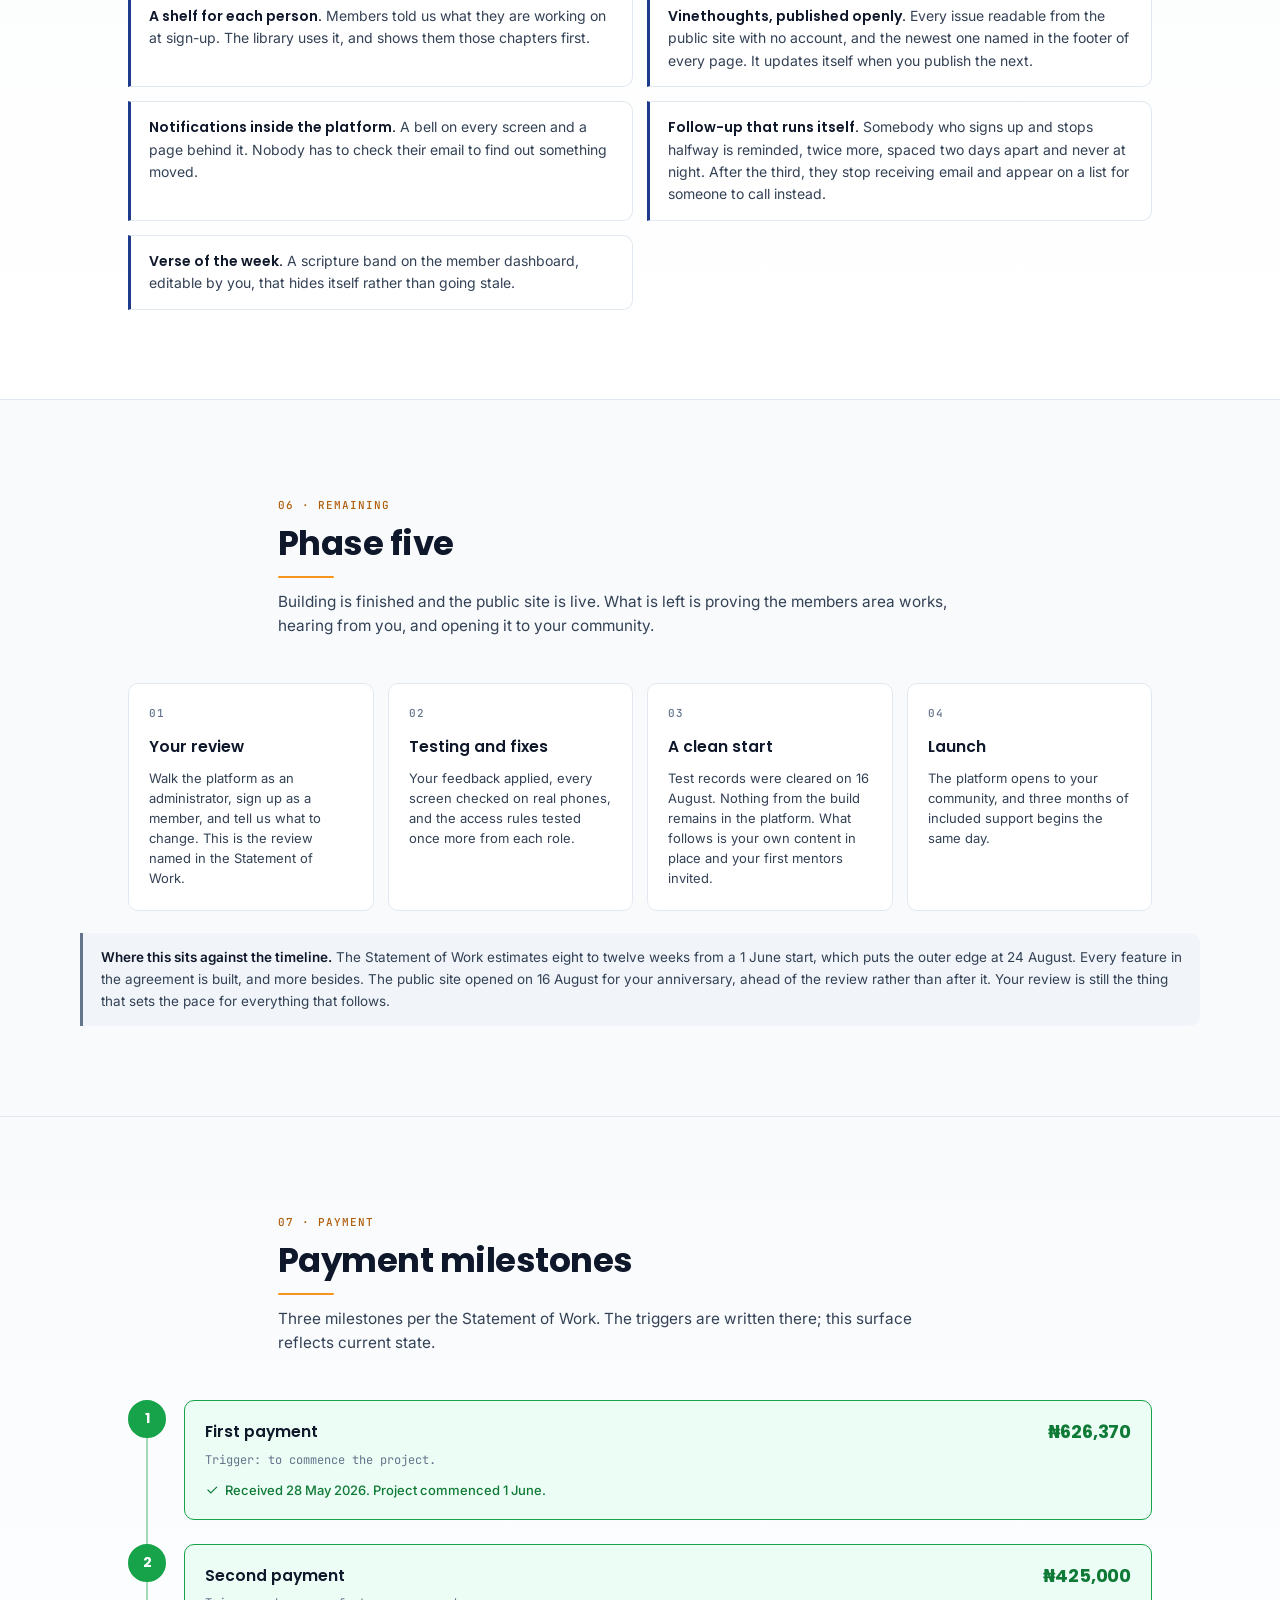
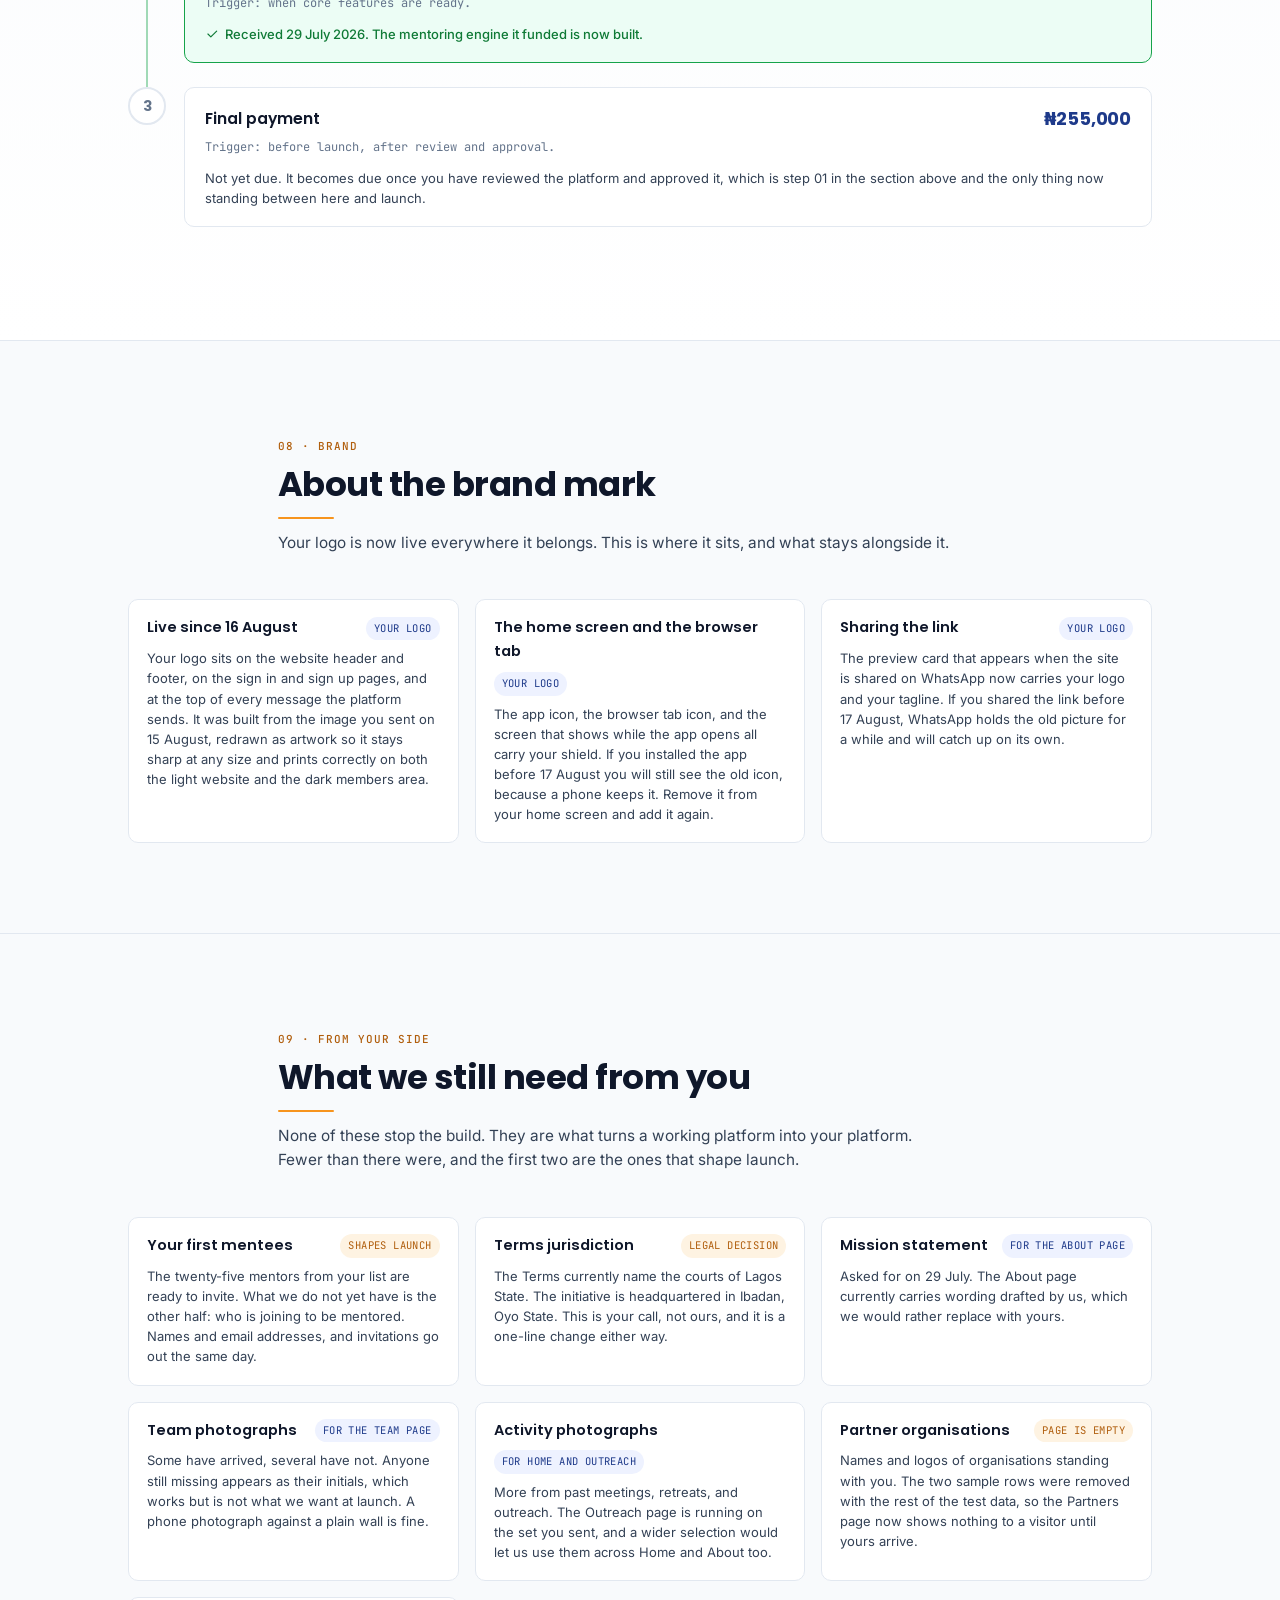
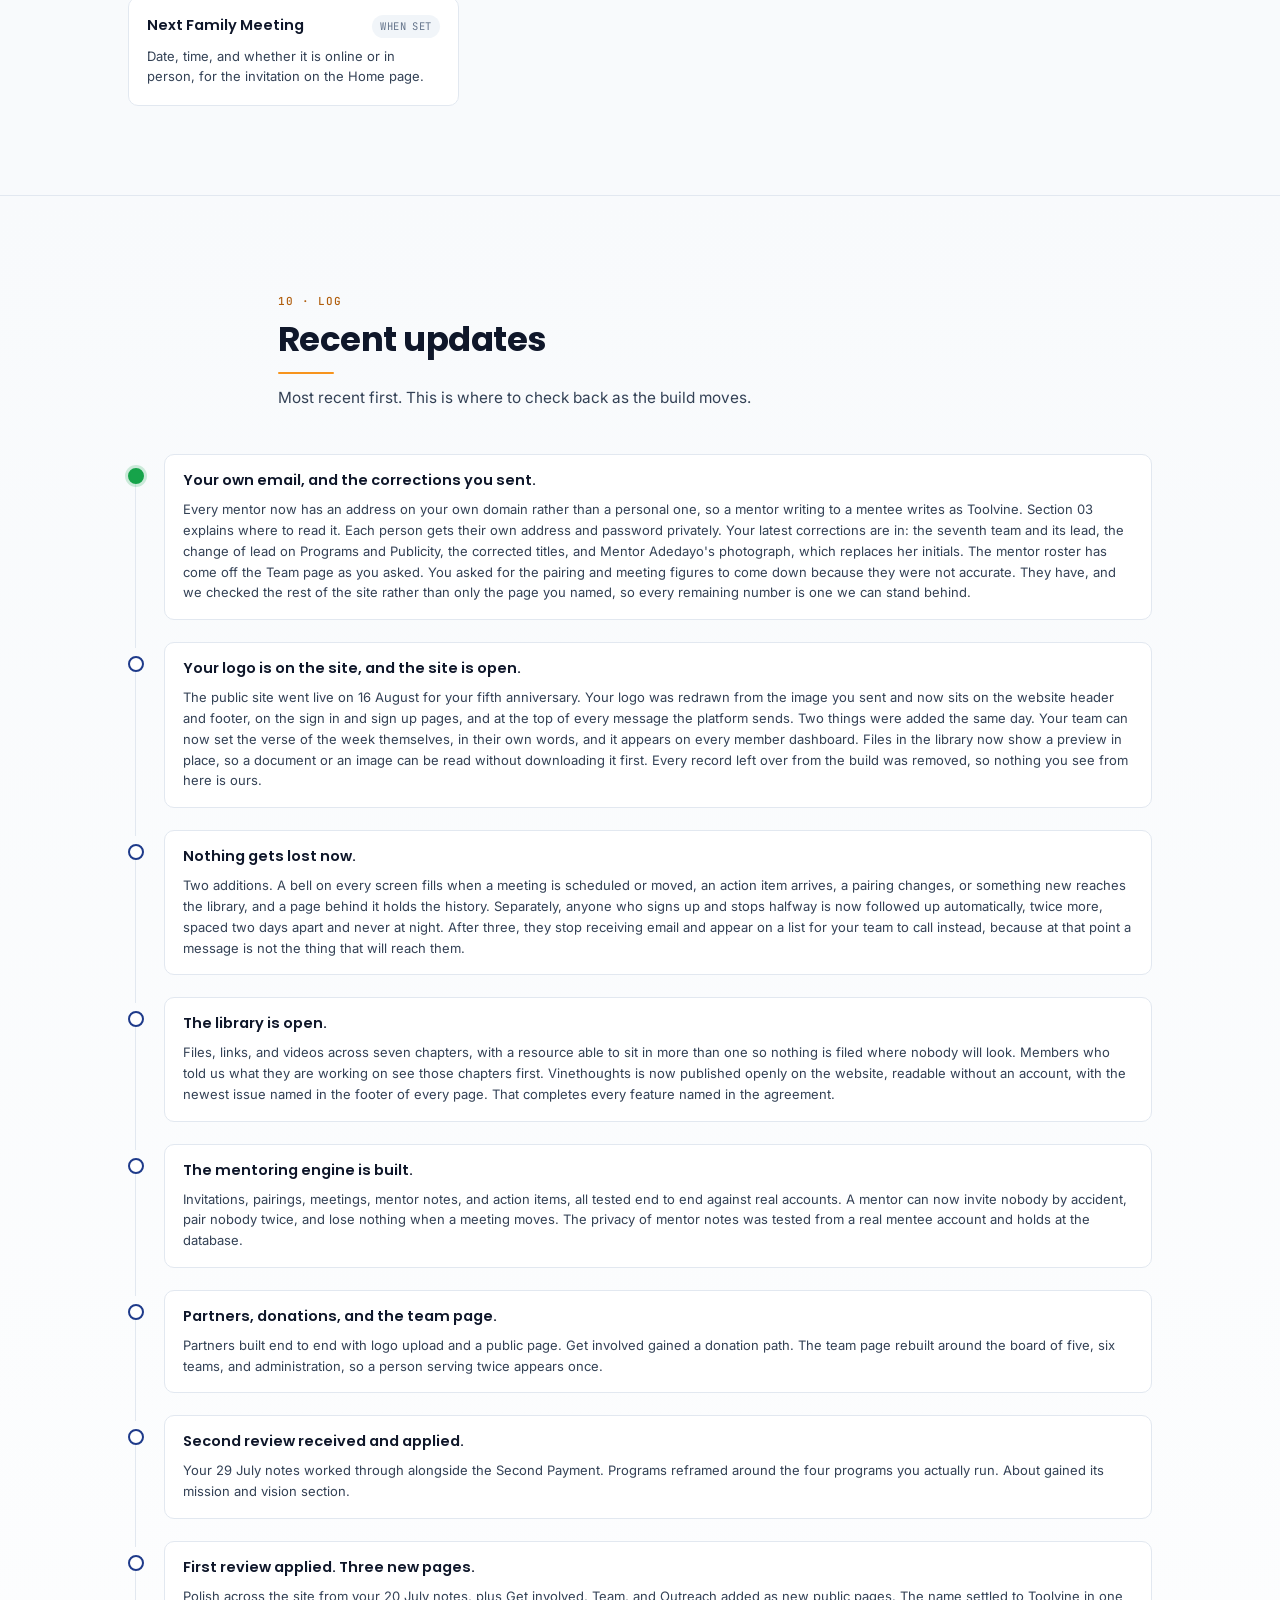
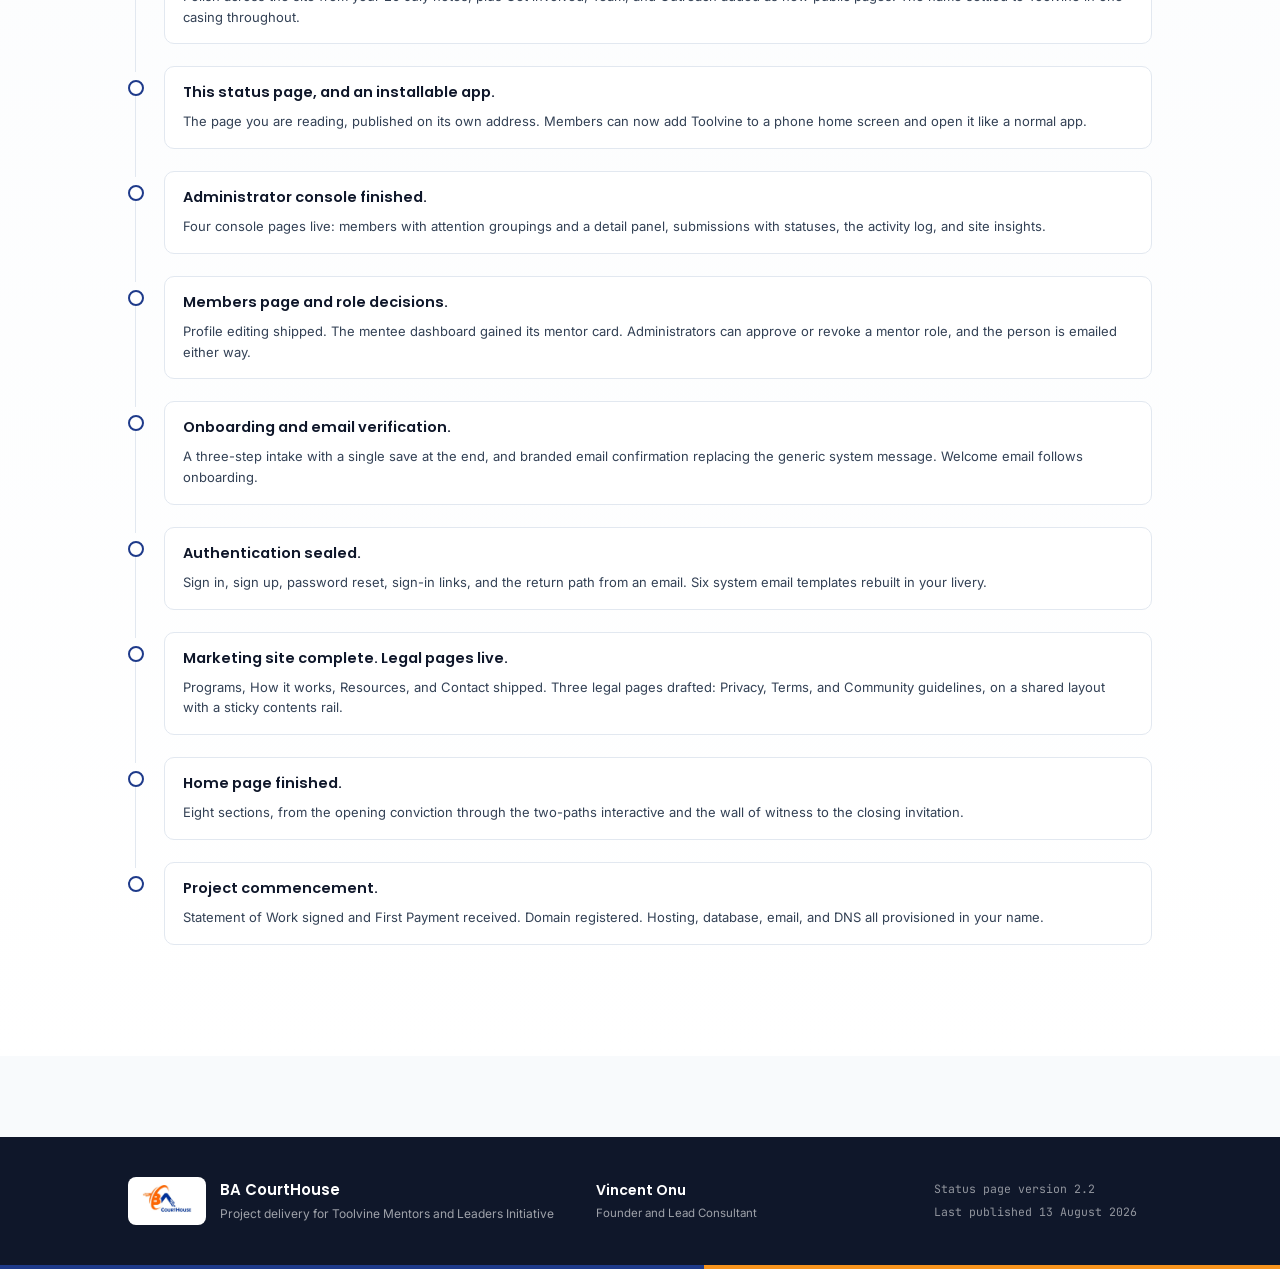
==== commit a6cf1514: "Add files via upload" ====
--- a/index.html
+++ b/index.html
@@ -130,7 +130,7 @@
                         <div class="hero__meta-cell">
                             <div class="hero__meta-label">Updated</div>
                             <div class="hero__meta-value js-relative">
-                                <time datetime="2026-08-16T21:00:00+01:00">16 August 2026</time>
+                                <time datetime="2026-08-18T09:00:00+01:00">18 August 2026</time>
                             </div>
                         </div>
                     </div>
@@ -157,7 +157,7 @@
                     </svg>
                     <div class="quicklink__body">
                         <div class="quicklink__title">Sign in as administrator</div>
-                        <div class="quicklink__sub">Zoho mail and the password reset path</div>
+                        <div class="quicklink__sub">Your mailbox and the password reset path</div>
                     </div>
                 </a>
                 <a class="quicklink" href="#remaining">
@@ -253,8 +253,8 @@
                     </div>
                     <div class="card__url"><a href="https://toolvinementors.com/team" target="_blank"
                             rel="noopener">toolvinementors.com/team</a></div>
-                    <p class="card__desc">The founder, the board of five, six team leads, administration, and the mentor
-                        roster. People who serve twice appear once.</p>
+                    <p class="card__desc">The founder, the board of five, the seven teams and their leads, and
+                        administration. People who serve twice appear once.</p>
                 </article>
                 <article class="card">
                     <div class="card__head">
@@ -434,7 +434,7 @@
                 <span class="section__eyebrow">02 &middot; Access</span>
                 <h2 class="section__title" id="access-title">Signing in as administrator</h2>
                 <p class="section__lede">The account <code>admin@toolvinementors.com</code> is created and active.
-                    Vincent shares the Zoho mailbox credentials directly. Once you can read mail at that address, the
+                    Vincent shares the mailbox credentials directly. Once you can read mail at that address, the
                     platform sign-in is a single password reset.</p>
             </div>
 
@@ -442,12 +442,12 @@
                 <li class="step">
                     <div class="step__num">1</div>
                     <div class="step__body">
-                        <div class="step__title">Open the Zoho mailbox</div>
-                        <p class="step__text">The credentials go to the founder's Gmail address. Sign in to Zoho Mail
-                            and you are prompted to set your own password on first login.</p>
-                        <a class="step__action" href="https://www.zoho.com/mail/login.html" target="_blank"
+                        <div class="step__title">Open the mailbox</div>
+                        <p class="step__text">The credentials go to the founder's Gmail address. Sign in to webmail,
+                            then change the password to one of your own under Password and Security.</p>
+                        <a class="step__action" href="https://mail.toolvinementors.com/webmail" target="_blank"
                             rel="noopener">
-                            Open Zoho Mail
+                            Open webmail
                             <svg aria-hidden="true">
                                 <use href="#i-out" />
                             </svg>
@@ -474,7 +474,7 @@
                     <div class="step__body">
                         <div class="step__title">Enter <code>admin@toolvinementors.com</code></div>
                         <p class="step__text">Submit the form. A reset link is sent to that address, and it lands in the
-                            Zoho inbox you just opened.</p>
+                            inbox you just opened.</p>
                     </div>
                 </li>
                 <li class="step">
@@ -500,8 +500,8 @@
             <div class="section__head">
                 <span class="section__eyebrow">03 &middot; Email</span>
                 <h2 class="section__title" id="email-title">Email infrastructure</h2>
-                <p class="section__lede">Five branded addresses live on Zoho Mail. Four are aliases routing into the
-                    primary inbox, so there is only one place to check.</p>
+                <p class="section__lede">Mail now runs on the initiative's own hosting rather than a rented mailbox
+                    service. Three shared inboxes, two forwarding addresses, and a personal address for every mentor.</p>
             </div>
 
             <div class="email-table">
@@ -515,7 +515,7 @@
                             data-url="admin@toolvinementors.com" aria-label="Copy the admin address"><svg
                                 aria-hidden="true">
                                 <use href="#i-copy" /></svg></button></div>
-                    <div>Primary administrator inbox, root mailbox</div>
+                    <div>Board and platform administration</div>
                     <div><span class="tag tag--primary">Primary</span></div>
                 </div>
                 <div class="email-row">
@@ -524,7 +524,7 @@
                                 aria-hidden="true">
                                 <use href="#i-copy" /></svg></button></div>
                     <div>General community contact, and where replies to platform email arrive</div>
-                    <div><span class="tag tag--alias">Forwards to admin</span></div>
+                    <div><span class="tag tag--primary">Own inbox</span></div>
                 </div>
                 <div class="email-row">
                     <div class="email-addr"><code>privacy@toolvinementors.com</code><button class="email-copy js-copy"
@@ -548,7 +548,7 @@
                                 aria-hidden="true">
                                 <use href="#i-copy" /></svg></button></div>
                     <div>Member support, technical questions</div>
-                    <div><span class="tag tag--alias">Forwards to admin</span></div>
+                    <div><span class="tag tag--primary">Own inbox</span></div>
                 </div>
                 <div class="email-row email-row--system">
                     <div class="email-addr"><code>notify@relay.toolvinementors.com</code><button
@@ -561,10 +561,24 @@
             </div>
 
             <div class="note">
-                <strong>Replies now land somewhere.</strong> Platform email is sent from a dedicated subdomain that
-                cannot receive mail, which is normal practice and keeps your main domain's reputation clean. Every
-                message now carries <code>hello@toolvinementors.com</code> as its reply address, so a mentee who answers
-                a meeting notification reaches your inbox rather than a bounce.
+                <strong>Every mentor now has an address on your own domain.</strong> Twenty-five of them, in the form
+                first name dot surname at toolvinementors.com, so a mentor writing to a mentee writes as Toolvine rather
+                than from a personal account. They are not listed here, because this page is public and a list of
+                addresses is exactly what a spammer harvests. Each person receives their own address and password
+                privately, along with how to sign in.
+            </div>
+
+            <div class="note">
+                <strong>Where to read it.</strong> Webmail is at
+                <code>mail.toolvinementors.com/webmail</code>. Anyone can change their own password there once they are
+                signed in, under Password and Security, and everyone should.
+            </div>
+
+            <div class="note">
+                <strong>Replies land somewhere.</strong> Platform email is sent from a dedicated subdomain that cannot
+                receive mail, which is normal practice and keeps your main domain's reputation clean. Every message
+                carries <code>hello@toolvinementors.com</code> as its reply address, so a mentee who answers a meeting
+                notification reaches your inbox rather than a bounce.
             </div>
         </section>
 
@@ -605,7 +619,7 @@
                     </svg>
                     <div class="check__body">
                         <div class="check__title">Email infrastructure setup</div>
-                        <div class="check__sub">Zoho mailbox, four aliases, and a verified transactional sender</div>
+                        <div class="check__sub">Shared mailboxes, a personal address for every mentor, and a verified transactional sender</div>
                     </div>
                 </div>
                 <div class="check">
@@ -959,8 +973,8 @@
             <div class="section__head">
                 <span class="section__eyebrow">08 &middot; Brand</span>
                 <h2 class="section__title" id="brand-title">About the brand mark</h2>
-                <p class="section__lede">Your logo is now live. This is what carries it today, and the one file
-                    that would let it carry everything else.</p>
+                <p class="section__lede">Your logo is now live everywhere it belongs. This is where it sits, and
+                    what stays alongside it.</p>
             </div>
 
             <div class="needs">
@@ -976,22 +990,21 @@
                 </div>
                 <div class="need">
                     <div class="need__head">
-                        <div class="need__title">The original design file</div>
-                        <div class="need__due">Still needed</div>
-                    </div>
-                    <p class="need__text">What is live was traced from a photograph rather than from artwork. It holds
-                        at the sizes it is used at and will not hold on anything large, so the link preview that shows
-                        when the site is shared on WhatsApp, and anything printed, still wait on the original. An AI,
-                        EPS, or PDF file from whoever designed it is what we need.</p>
+                        <div class="need__title">The home screen and the browser tab</div>
+                        <div class="need__due need__due--info">Your logo</div>
+                    </div>
+                    <p class="need__text">The app icon, the browser tab icon, and the screen that shows while the app
+                        opens all carry your shield. If you installed the app before 17 August you will still see the
+                        old icon, because a phone keeps it. Remove it from your home screen and add it again.</p>
                 </div>
                 <div class="need">
                     <div class="need__head">
-                        <div class="need__title">The two-leaf mark</div>
-                        <div class="need__due need__due--soft">Still in use</div>
-                    </div>
-                    <p class="need__text">The mark we designed during the build stays as the app icon, the browser tab
-                        icon, and in a few places inside the platform where a small square is needed. Both can coexist,
-                        and we can retire ours entirely once the original file arrives.</p>
+                        <div class="need__title">Sharing the link</div>
+                        <div class="need__due need__due--info">Your logo</div>
+                    </div>
+                    <p class="need__text">The preview card that appears when the site is shared on WhatsApp now carries
+                        your logo and your tagline. If you shared the link before 17 August, WhatsApp holds the old
+                        picture for a while and will catch up on its own.</p>
                 </div>
             </div>
         </section>
@@ -1003,26 +1016,18 @@
                 <span class="section__eyebrow">09 &middot; From your side</span>
                 <h2 class="section__title" id="from-you-title">What we still need from you</h2>
                 <p class="section__lede">None of these stop the build. They are what turns a working platform into your
-                    platform, and the first three are the ones that shape launch.</p>
+                    platform. Fewer than there were, and the first two are the ones that shape launch.</p>
             </div>
 
             <div class="needs">
                 <div class="need">
                     <div class="need__head">
-                        <div class="need__title">First mentors and mentees</div>
+                        <div class="need__title">Your first mentees</div>
                         <div class="need__due">Shapes launch</div>
                     </div>
-                    <p class="need__text">Names, email addresses, and whether each person is joining to mentor or to be
-                        mentored. Invitations are ready to send the moment the list arrives.</p>
-                </div>
-                <div class="need">
-                    <div class="need__head">
-                        <div class="need__title">The original logo file</div>
-                        <div class="need__due need__due--info">For large formats</div>
-                    </div>
-                    <p class="need__text">The image you sent is live across the site and the emails. What still waits on
-                        the original is anything large: the preview card that appears when the site is shared on
-                        WhatsApp, and anything printed. An AI, EPS, or PDF from whoever designed it.</p>
+                    <p class="need__text">The twenty-five mentors from your list are ready to invite. What we do not yet
+                        have is the other half: who is joining to be mentored. Names and email addresses, and
+                        invitations go out the same day.</p>
                 </div>
                 <div class="need">
                     <div class="need__head">
@@ -1088,6 +1093,20 @@
             </div>
 
             <ol class="log">
+                <li class="log__entry">
+                    <div class="log__body">
+                        <div class="log__title">Your own email, and the corrections you sent.</div>
+                        <p class="log__text">Every mentor now has an address on your own domain rather than a personal
+                            one, so a mentor writing to a mentee writes as Toolvine. Section 03 explains where to read
+                            it. Each person gets their own address and password privately.
+                            Your latest corrections are in: the seventh team and its lead, the change of lead on
+                            Programs and Publicity, the corrected titles, and Mentor Adedayo's photograph, which
+                            replaces her initials. The mentor roster has come off the Team page as you asked.
+                            You asked for the pairing and meeting figures to come down because they were not accurate.
+                            They have, and we checked the rest of the site rather than only the page you named, so
+                            every remaining number is one we can stand behind.</p>
+                    </div>
+                </li>
                 <li class="log__entry">
                     <div class="log__body">
                         <div class="log__title">Your logo is on the site, and the site is open.</div>
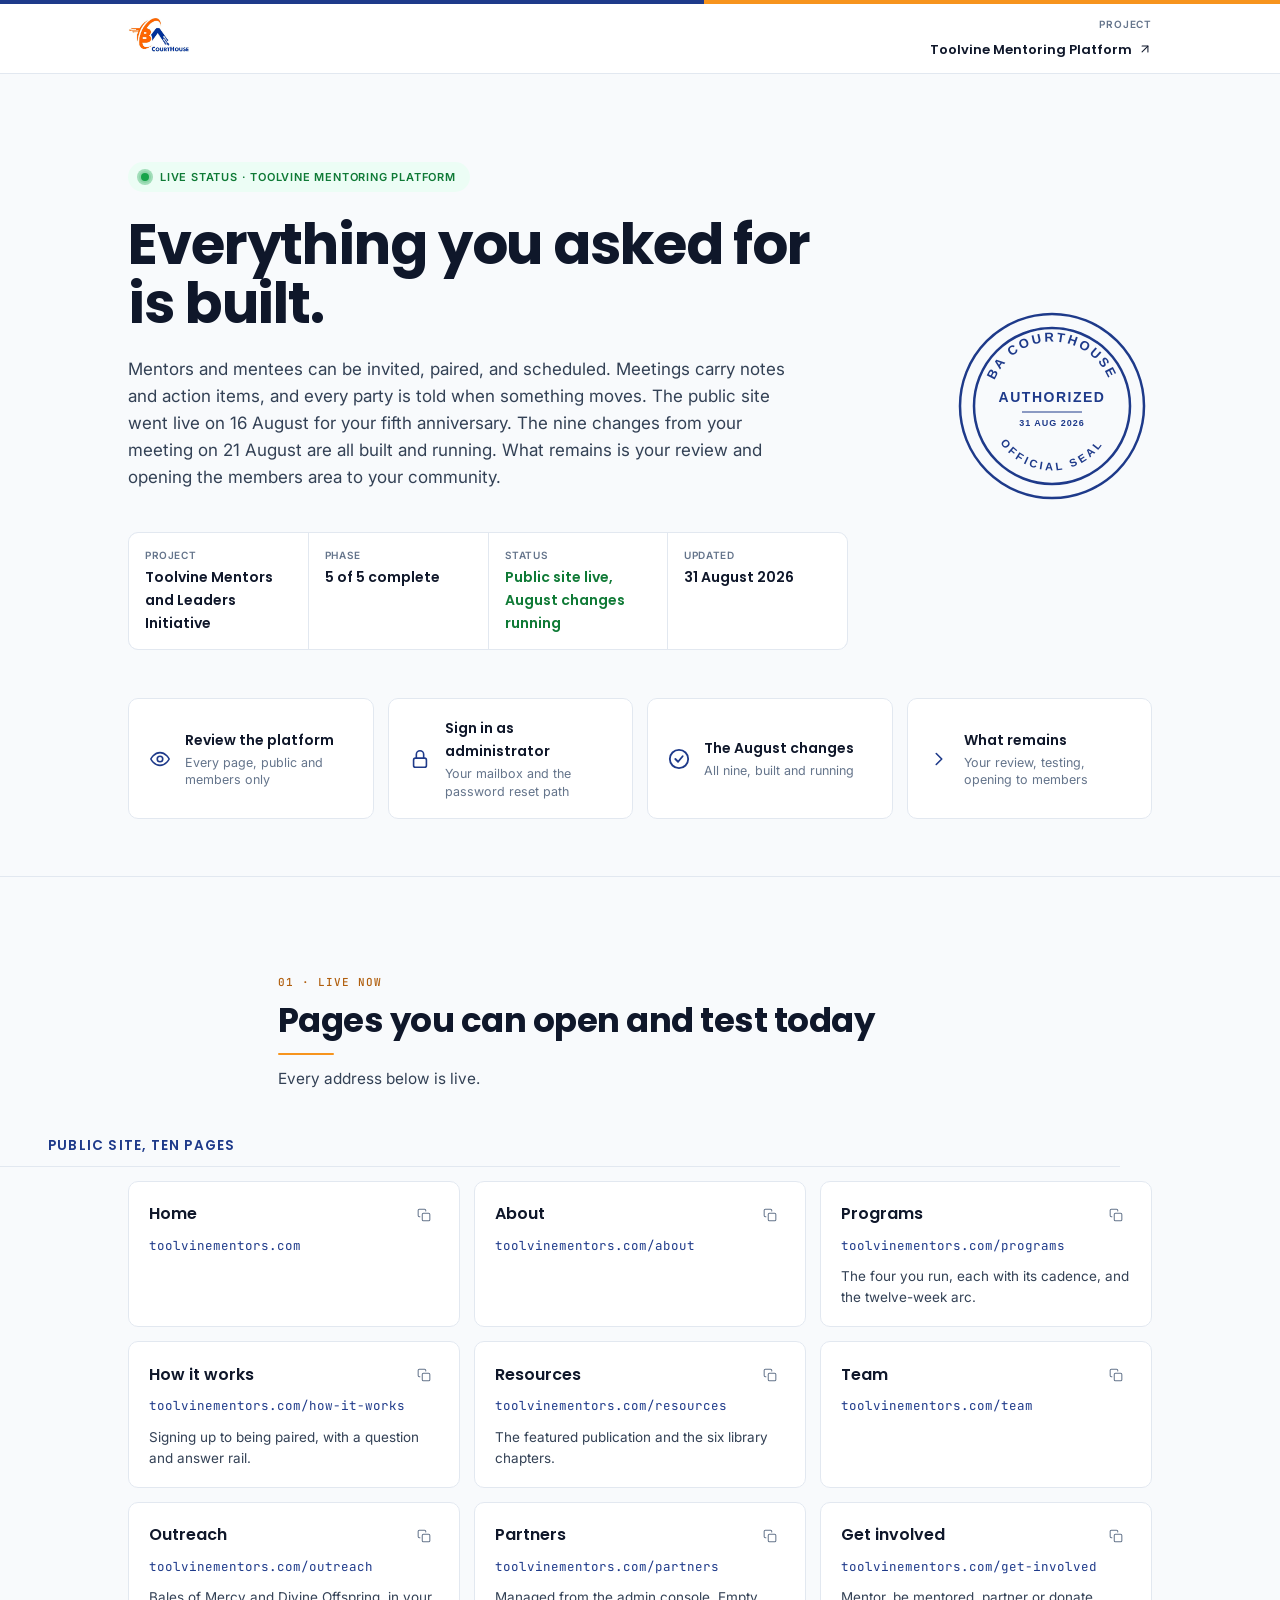
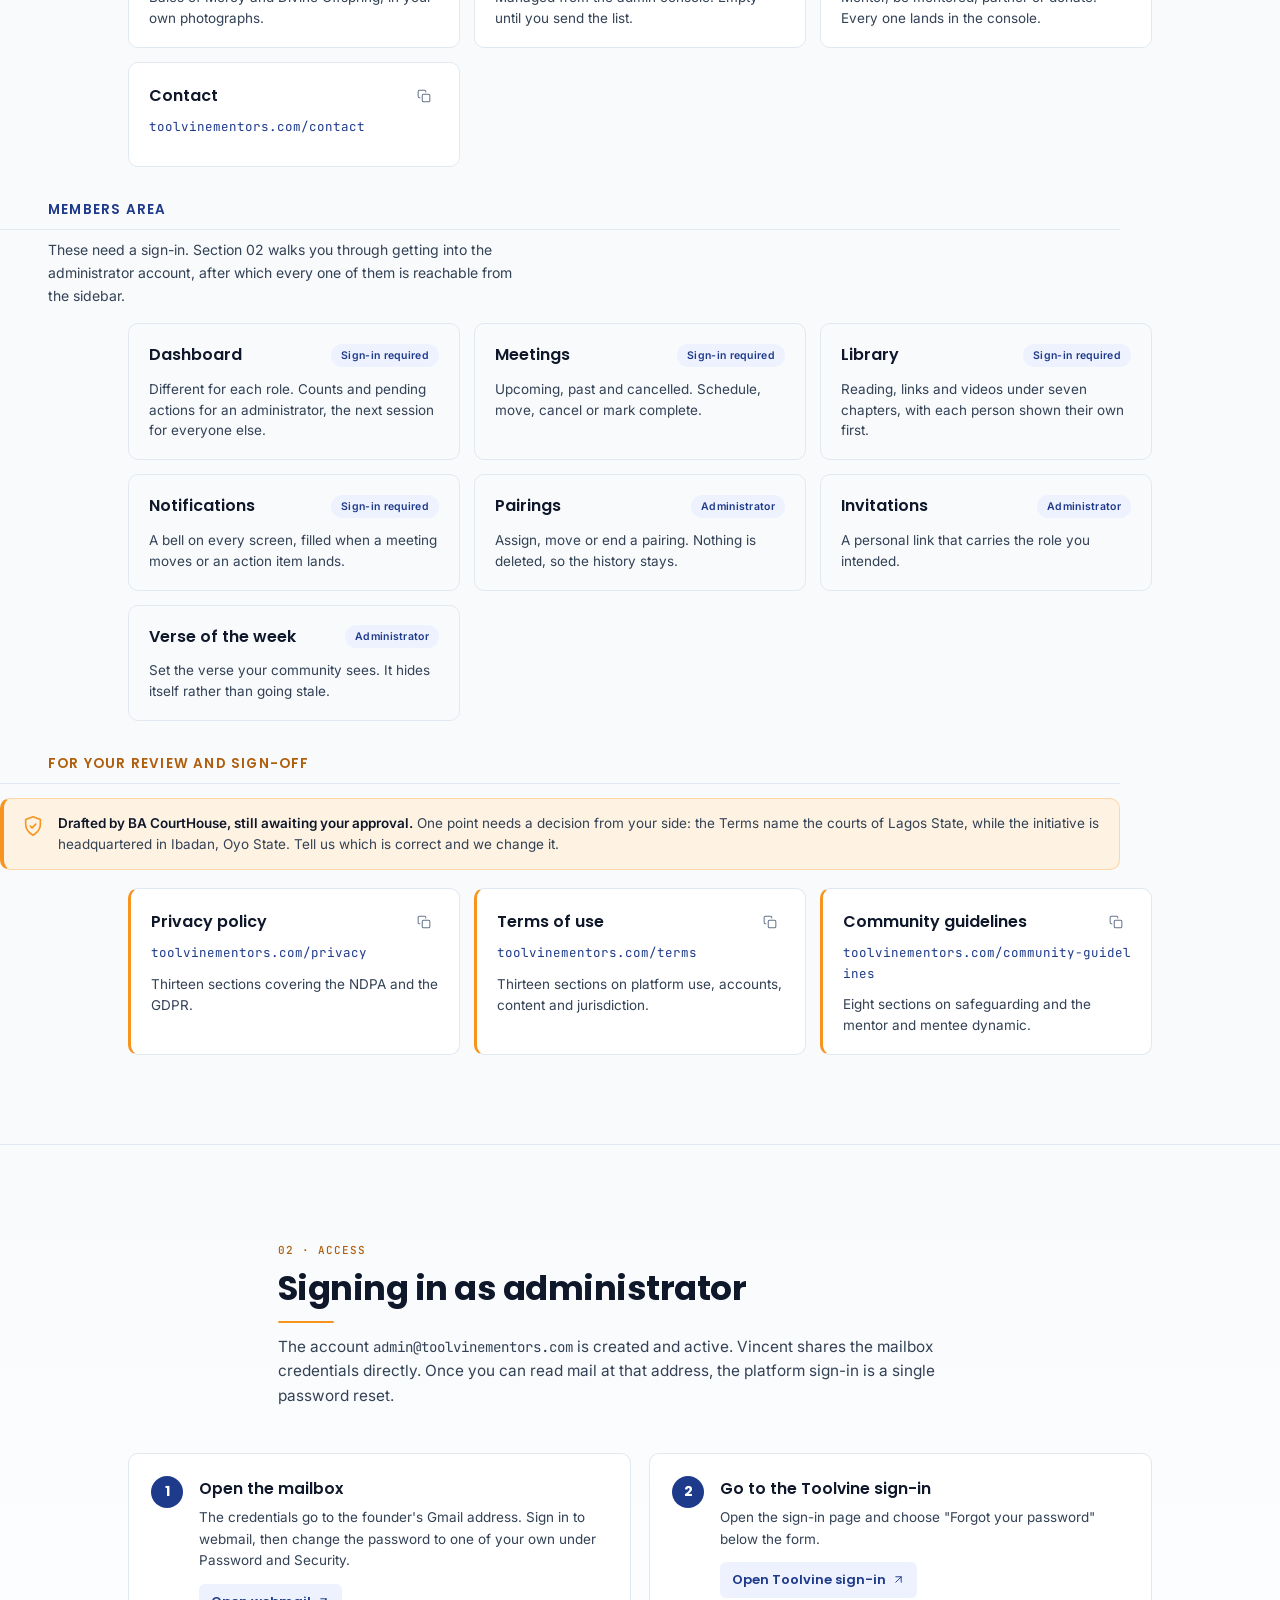
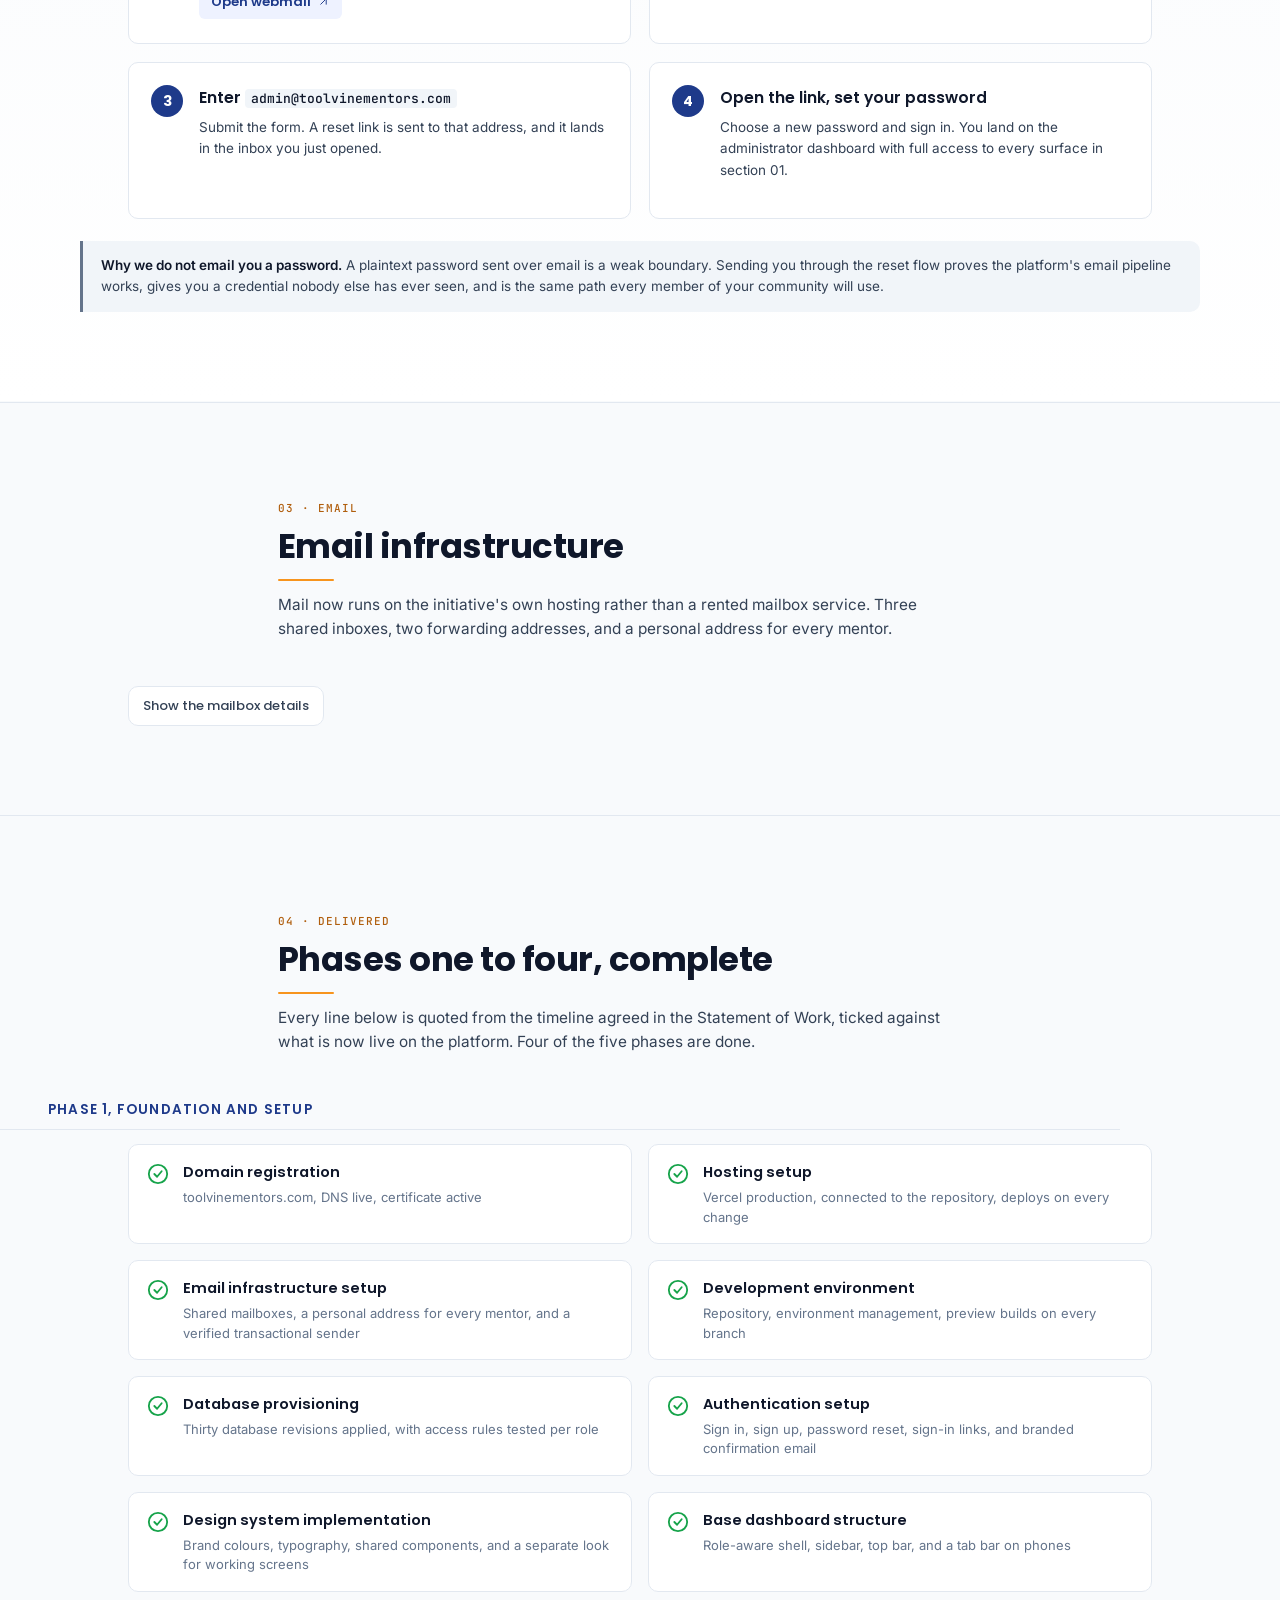
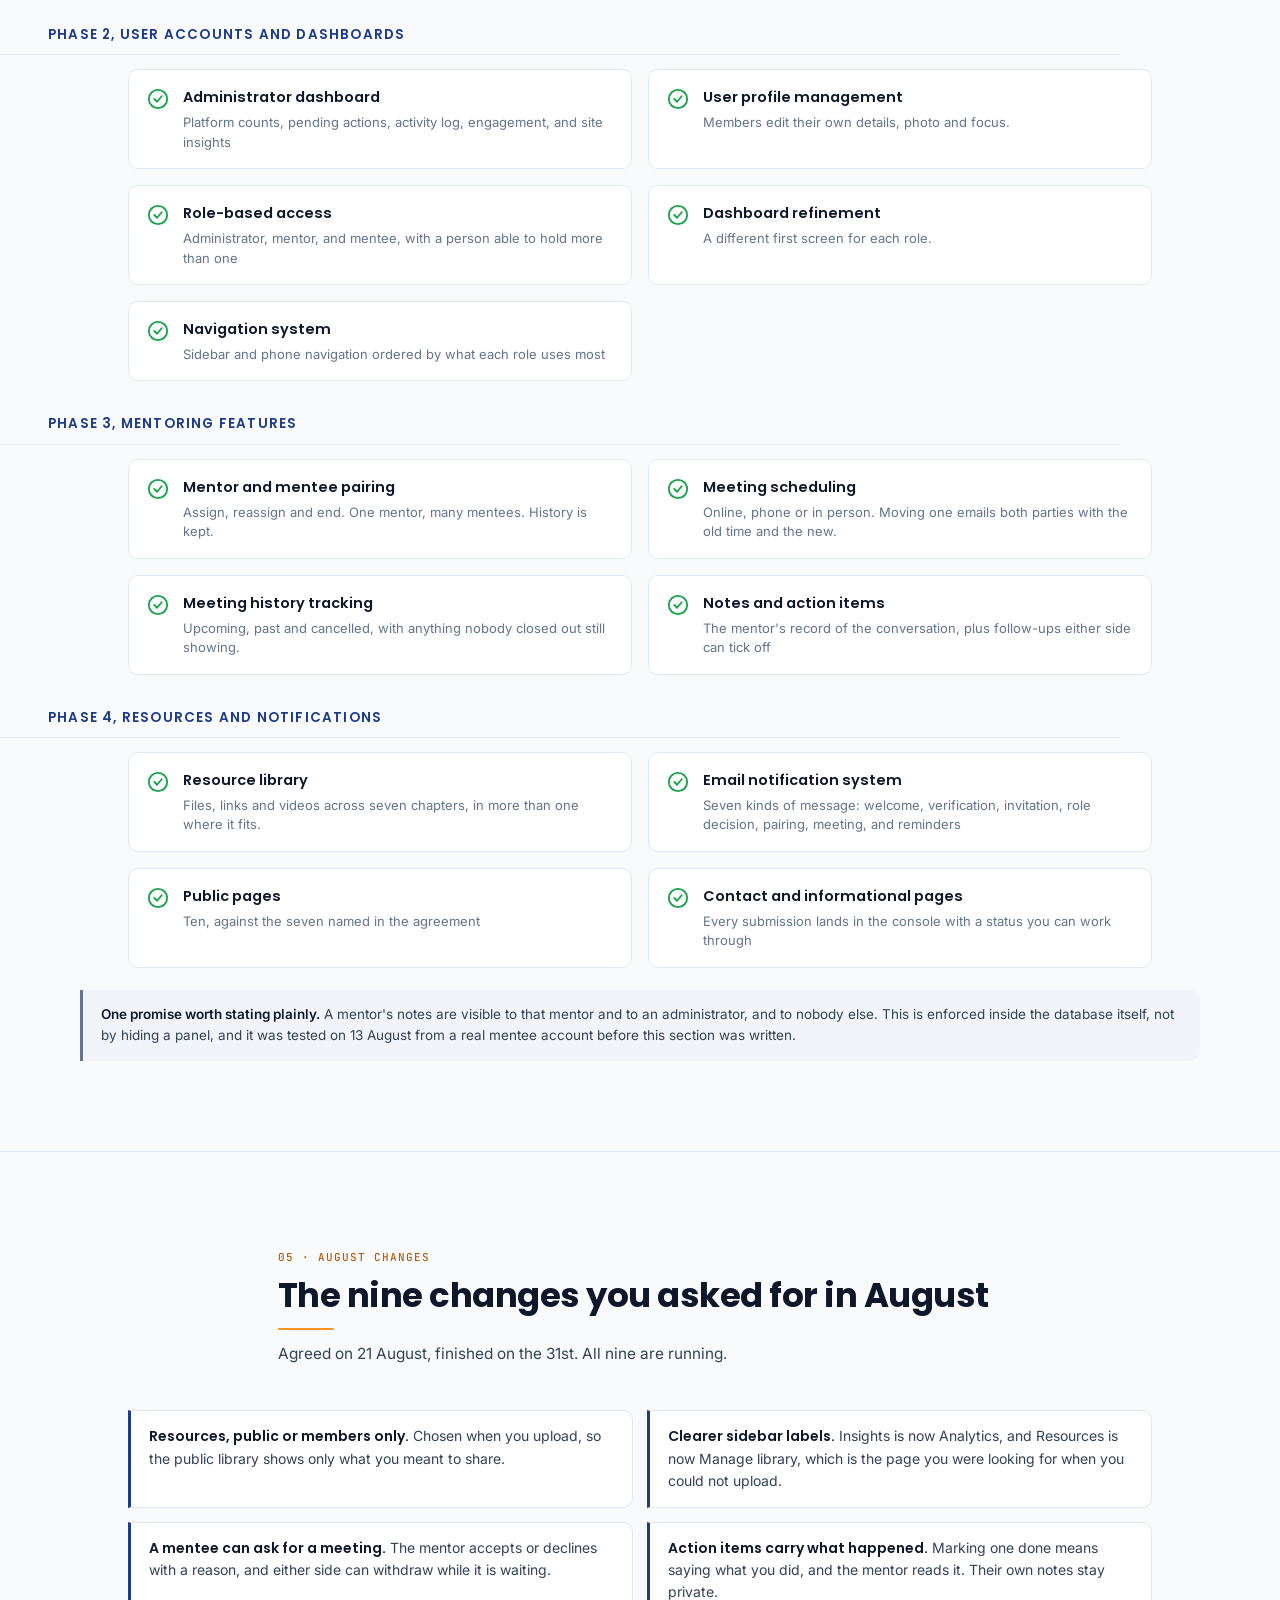
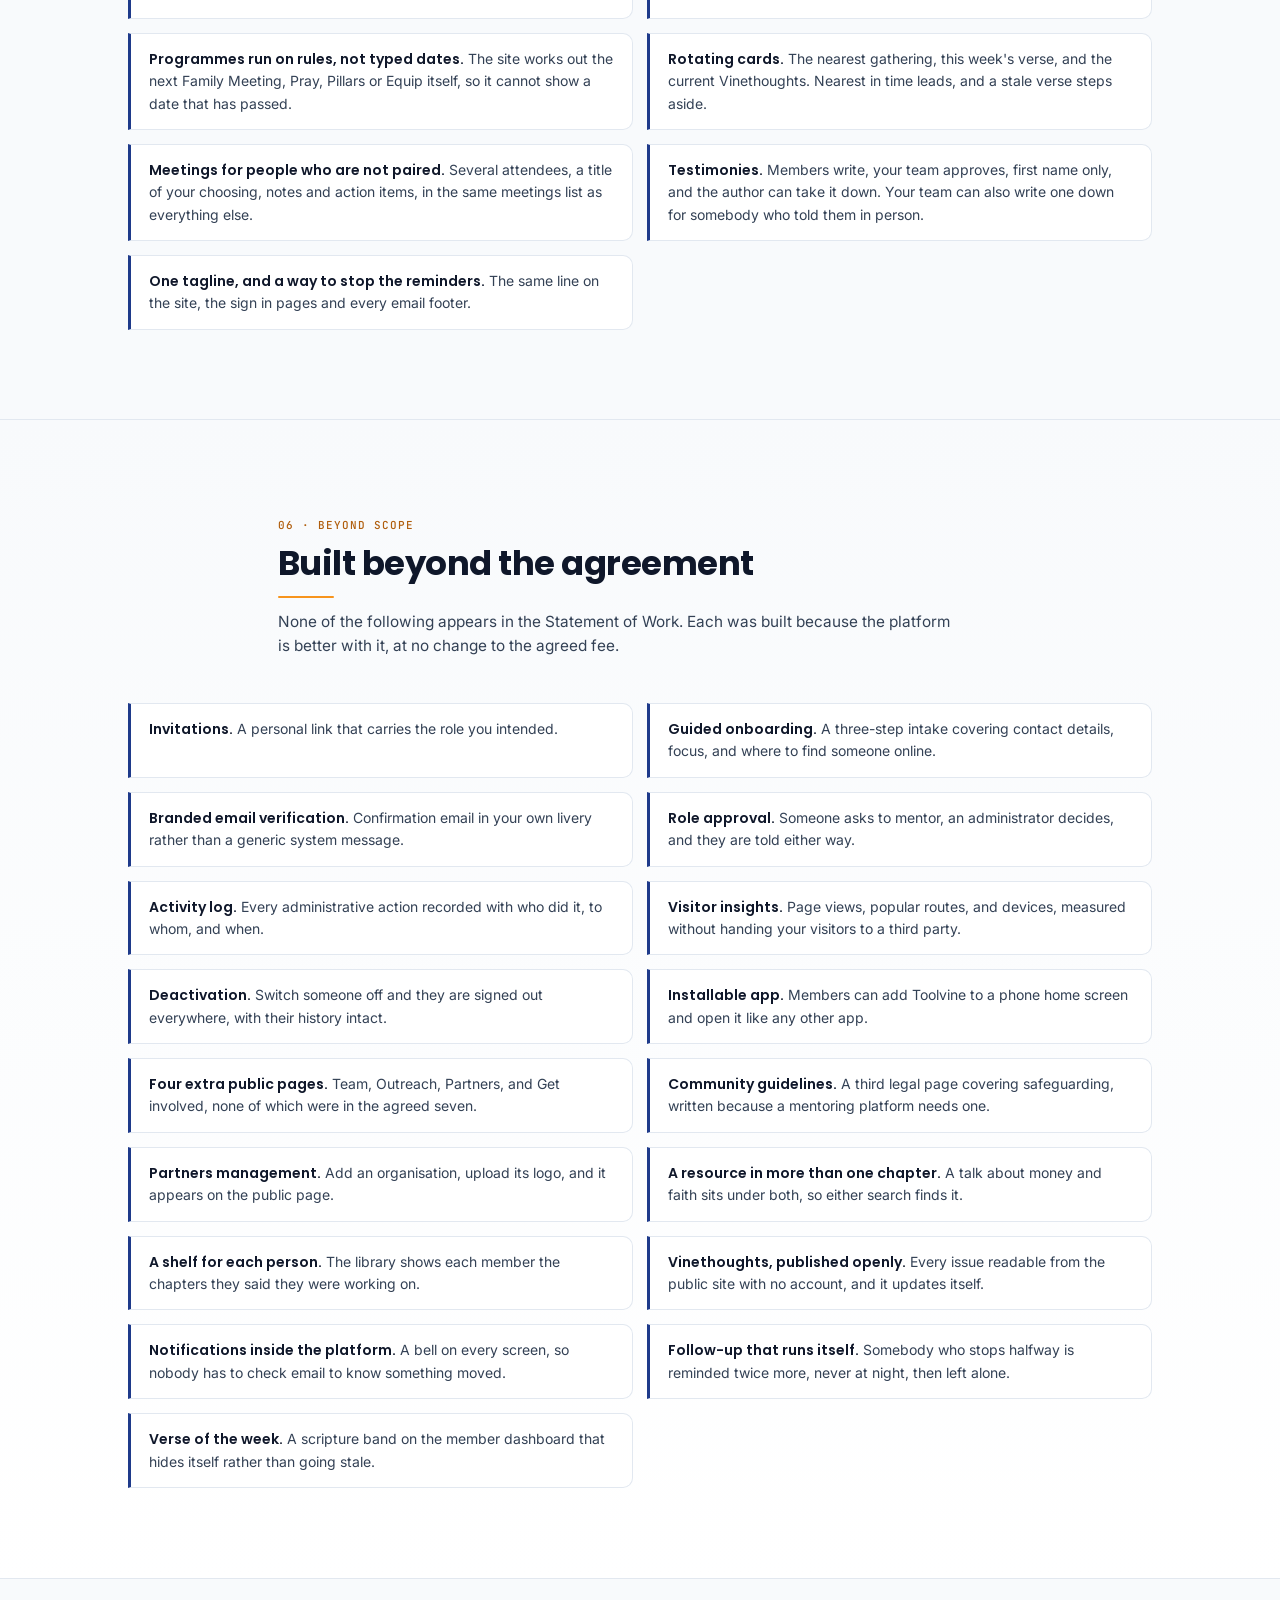
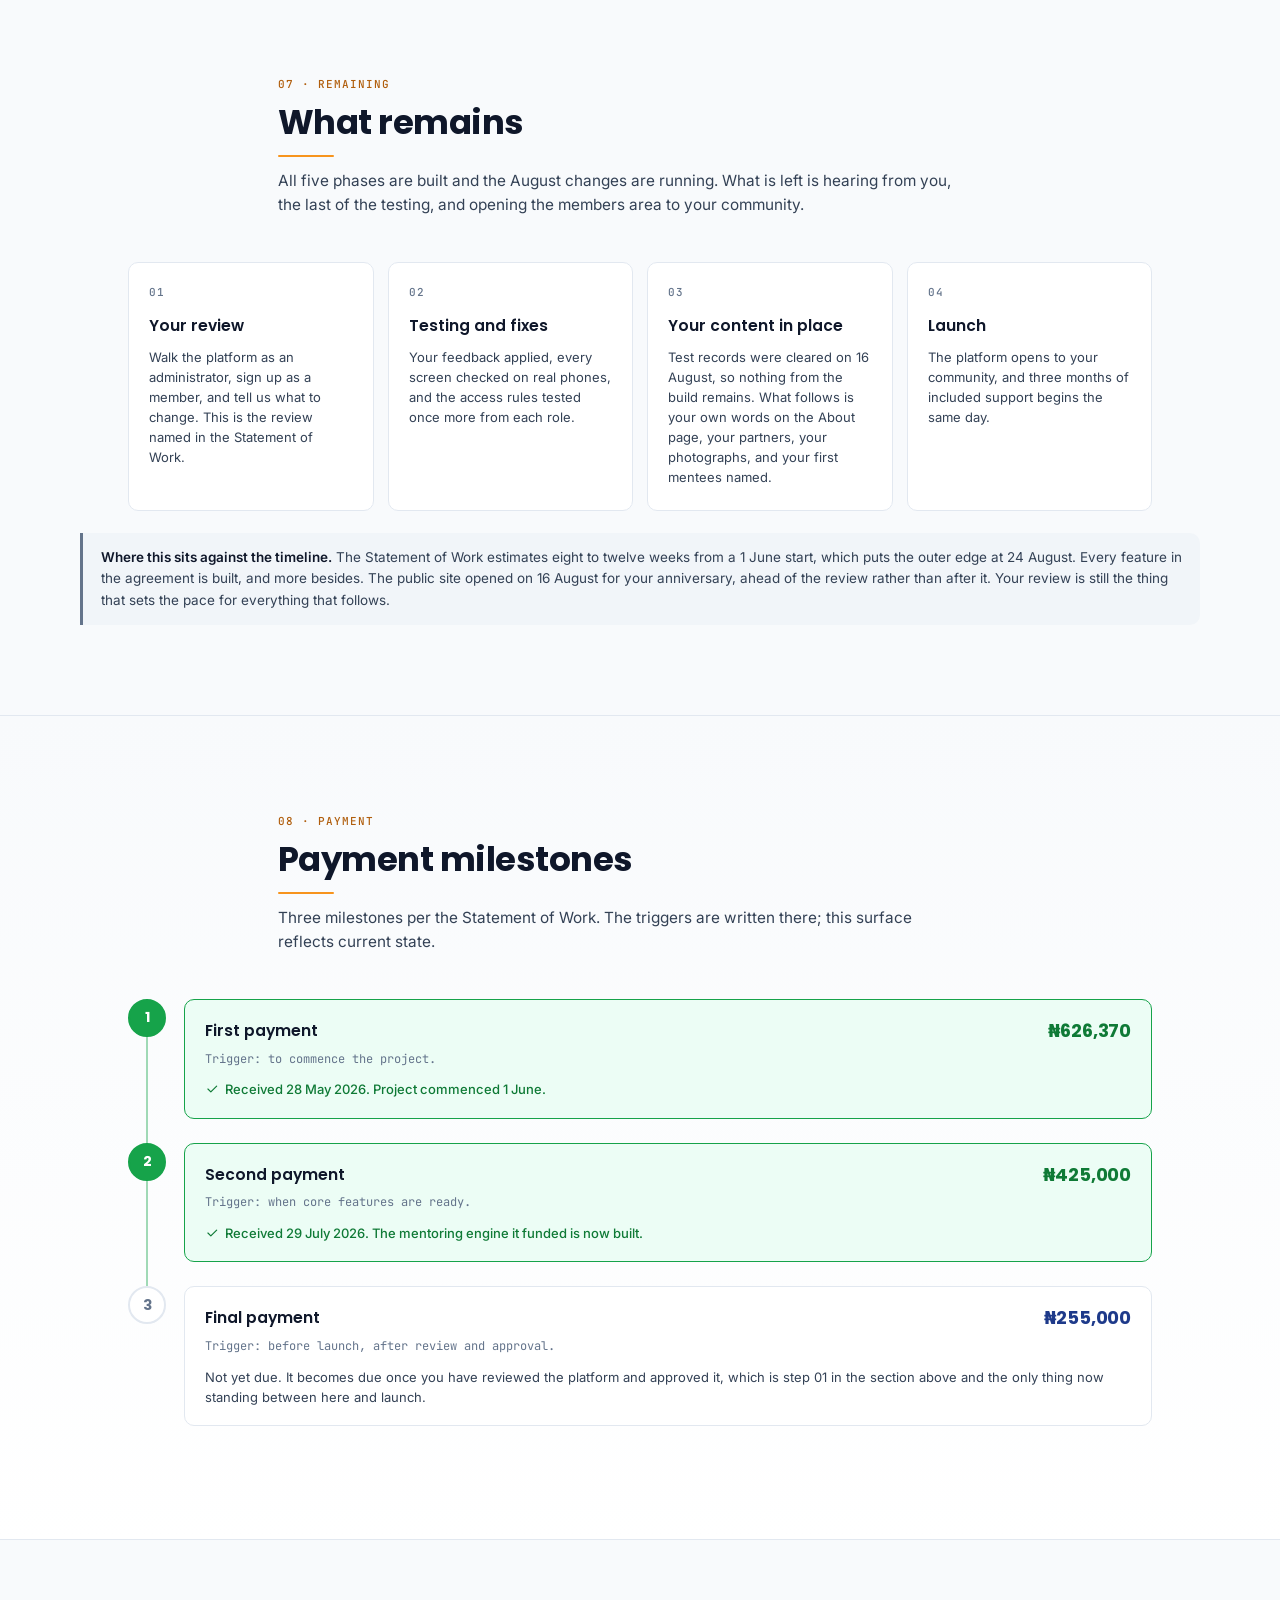
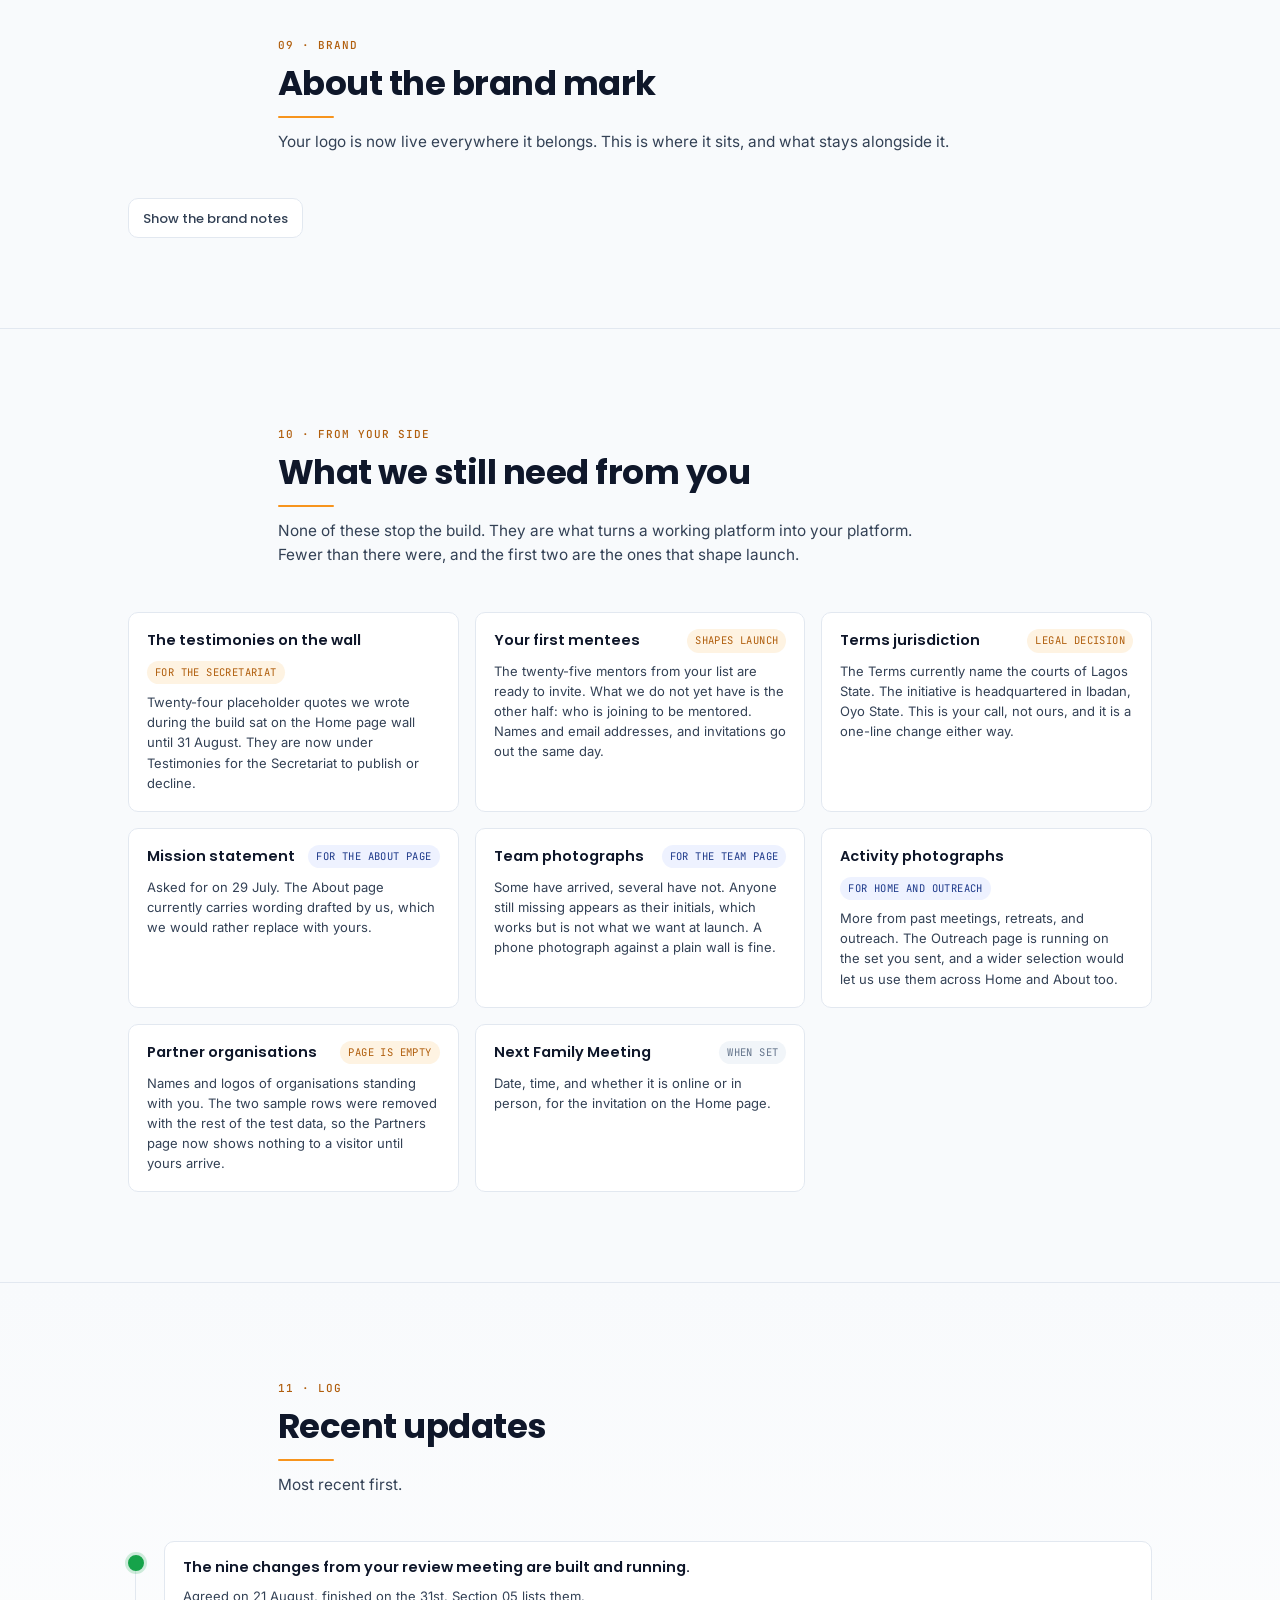
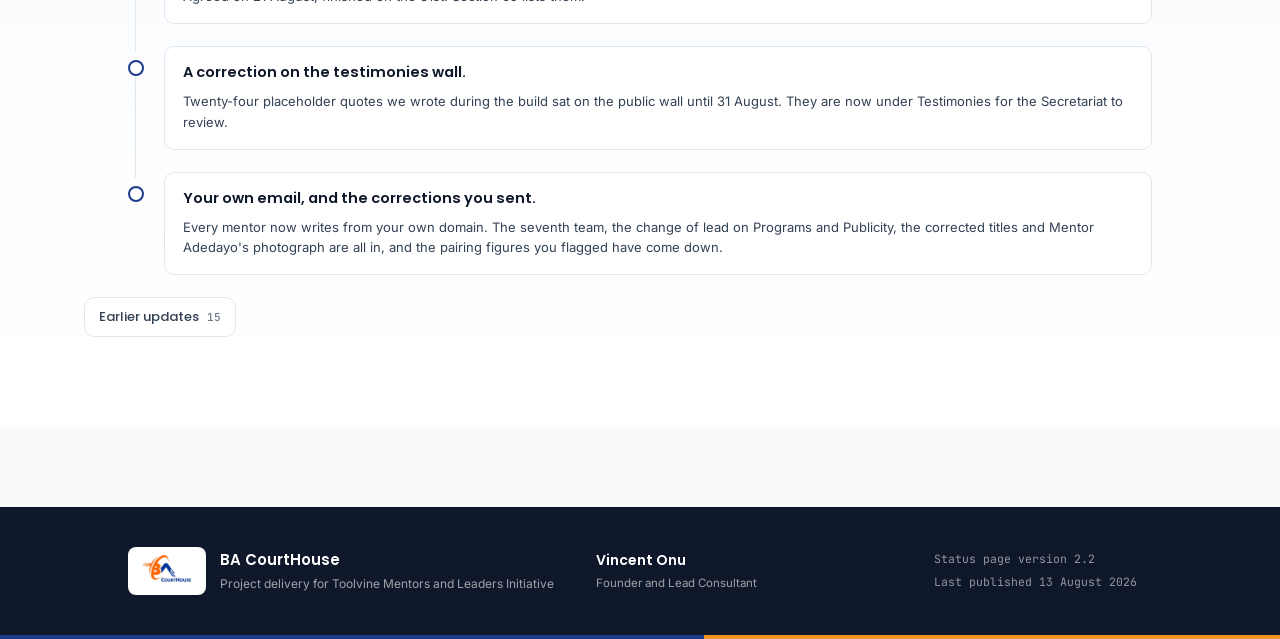
==== commit 03918ca6: "Add files via upload" ====
--- a/index.html
+++ b/index.html
@@ -5,20 +5,17 @@
     <meta charset="UTF-8">
     <meta name="viewport" content="width=device-width, initial-scale=1.0">
     <title>Project Status | Toolvine Mentoring Platform | BA CourtHouse</title>
-    <meta name="description"
-        content="Live project status for the Toolvine Mentoring Platform. Phases 1 to 3 complete. Verification surfaces, access walkthrough, and ongoing progress.">
+    <meta name="description" content="Live project status for the Toolvine Mentoring Platform. All five phases complete, public site live, awaiting your review.">
     <meta name="robots" content="noindex">
 
     <meta property="og:title" content="Toolvine Mentoring Platform, project status">
-    <meta property="og:description" content="Phases 1 to 3 complete. The mentoring engine is built and in testing.">
+    <meta property="og:description" content="All five phases complete. The public site is live and the platform is awaiting your review.">
     <meta property="og:type" content="website">
     <meta property="og:url" content="https://status.toolvinementors.com/">
 
     <link rel="preconnect" href="https://fonts.googleapis.com">
     <link rel="preconnect" href="https://fonts.gstatic.com" crossorigin>
-    <link
-        href="https://fonts.googleapis.com/css2?family=Inter:wght@400;500;600;700&family=Poppins:wght@500;600;700&family=JetBrains+Mono:wght@400;500&display=swap"
-        rel="stylesheet">
+    <link href="https://fonts.googleapis.com/css2?family=Inter:wght@400;500;600;700&amp;family=Poppins:wght@500;600;700&amp;family=JetBrains+Mono:wght@400;500&amp;display=swap" rel="stylesheet">
 
     <link rel="stylesheet" href="status.css">
 
@@ -34,43 +31,35 @@
 
     <!-- ============ Icon sprite ============ -->
     <svg class="sprite" aria-hidden="true" focusable="false">
-        <symbol id="i-copy" viewBox="0 0 24 24" fill="none" stroke="currentColor" stroke-width="1.75"
-            stroke-linecap="round" stroke-linejoin="round">
-            <rect x="9" y="9" width="13" height="13" rx="2" />
-            <path d="M5 15H4a2 2 0 0 1-2-2V4a2 2 0 0 1 2-2h9a2 2 0 0 1 2 2v1" />
+        <symbol id="i-copy" viewbox="0 0 24 24" fill="none" stroke="currentColor" stroke-width="1.75" stroke-linecap="round" stroke-linejoin="round">
+            <rect x="9" y="9" width="13" height="13" rx="2"></rect>
+            <path d="M5 15H4a2 2 0 0 1-2-2V4a2 2 0 0 1 2-2h9a2 2 0 0 1 2 2v1"></path>
         </symbol>
-        <symbol id="i-out" viewBox="0 0 24 24" fill="none" stroke="currentColor" stroke-width="1.75"
-            stroke-linecap="round" stroke-linejoin="round">
-            <path d="M7 17 17 7" />
-            <path d="M7 7h10v10" />
+        <symbol id="i-out" viewbox="0 0 24 24" fill="none" stroke="currentColor" stroke-width="1.75" stroke-linecap="round" stroke-linejoin="round">
+            <path d="M7 17 17 7"></path>
+            <path d="M7 7h10v10"></path>
         </symbol>
-        <symbol id="i-tick" viewBox="0 0 24 24" fill="none" stroke="currentColor" stroke-width="2"
-            stroke-linecap="round" stroke-linejoin="round">
-            <circle cx="12" cy="12" r="10" />
-            <path d="m8 12 3 3 5-6" />
+        <symbol id="i-tick" viewbox="0 0 24 24" fill="none" stroke="currentColor" stroke-width="2" stroke-linecap="round" stroke-linejoin="round">
+            <circle cx="12" cy="12" r="10"></circle>
+            <path d="m8 12 3 3 5-6"></path>
         </symbol>
-        <symbol id="i-paid" viewBox="0 0 24 24" fill="none" stroke="currentColor" stroke-width="2"
-            stroke-linecap="round" stroke-linejoin="round">
-            <path d="m5 12 5 5L20 7" />
+        <symbol id="i-paid" viewbox="0 0 24 24" fill="none" stroke="currentColor" stroke-width="2" stroke-linecap="round" stroke-linejoin="round">
+            <path d="m5 12 5 5L20 7"></path>
         </symbol>
-        <symbol id="i-eye" viewBox="0 0 24 24" fill="none" stroke="currentColor" stroke-width="1.75"
-            stroke-linecap="round" stroke-linejoin="round">
-            <path d="M2 12s3.5-7 10-7 10 7 10 7-3.5 7-10 7S2 12 2 12Z" />
-            <circle cx="12" cy="12" r="3" />
+        <symbol id="i-eye" viewbox="0 0 24 24" fill="none" stroke="currentColor" stroke-width="1.75" stroke-linecap="round" stroke-linejoin="round">
+            <path d="M2 12s3.5-7 10-7 10 7 10 7-3.5 7-10 7S2 12 2 12Z"></path>
+            <circle cx="12" cy="12" r="3"></circle>
         </symbol>
-        <symbol id="i-lock" viewBox="0 0 24 24" fill="none" stroke="currentColor" stroke-width="1.75"
-            stroke-linecap="round" stroke-linejoin="round">
-            <rect x="5" y="11" width="14" height="10" rx="2" />
-            <path d="M8 11V7a4 4 0 0 1 8 0v4" />
+        <symbol id="i-lock" viewbox="0 0 24 24" fill="none" stroke="currentColor" stroke-width="1.75" stroke-linecap="round" stroke-linejoin="round">
+            <rect x="5" y="11" width="14" height="10" rx="2"></rect>
+            <path d="M8 11V7a4 4 0 0 1 8 0v4"></path>
         </symbol>
-        <symbol id="i-next" viewBox="0 0 24 24" fill="none" stroke="currentColor" stroke-width="1.75"
-            stroke-linecap="round" stroke-linejoin="round">
-            <path d="m9 6 6 6-6 6" />
+        <symbol id="i-next" viewbox="0 0 24 24" fill="none" stroke="currentColor" stroke-width="1.75" stroke-linecap="round" stroke-linejoin="round">
+            <path d="m9 6 6 6-6 6"></path>
         </symbol>
-        <symbol id="i-shield" viewBox="0 0 24 24" fill="none" stroke="currentColor" stroke-width="1.75"
-            stroke-linecap="round" stroke-linejoin="round">
-            <path d="M12 22s8-4 8-12V5l-8-3-8 3v5c0 8 8 12 8 12Z" />
-            <path d="m9 12 2 2 4-4" />
+        <symbol id="i-shield" viewbox="0 0 24 24" fill="none" stroke="currentColor" stroke-width="1.75" stroke-linecap="round" stroke-linejoin="round">
+            <path d="M12 22s8-4 8-12V5l-8-3-8 3v5c0 8 8 12 8 12Z"></path>
+            <path d="m9 12 2 2 4-4"></path>
         </symbol>
     </svg>
 
@@ -80,8 +69,7 @@
     <!-- ============ Top bar ============ -->
     <header class="topbar" id="topbar" role="banner">
         <div class="topbar__inner">
-            <a class="topbar__brand" href="https://bacourthouse.com" target="_blank" rel="noopener"
-                aria-label="BA CourtHouse">
+            <a class="topbar__brand" href="https://bacourthouse.com" target="_blank" rel="noopener" aria-label="BA CourtHouse">
                 <img src="assets/log5.jpg" alt="BA CourtHouse" class="topbar__logo">
             </a>
             <div class="topbar__project">
@@ -89,7 +77,7 @@
                 <a class="topbar__project-name" href="https://toolvinementors.com" target="_blank" rel="noopener">
                     Toolvine Mentoring Platform
                     <svg class="topbar__project-arrow" aria-hidden="true">
-                        <use href="#i-out" />
+                        <use href="#i-out"></use>
                     </svg>
                 </a>
             </div>
@@ -105,14 +93,14 @@
                 <div class="hero__content">
                     <div class="hero__eyebrow">
                         <span class="pulse"><span class="pulse__dot"></span><span class="pulse__ring"></span></span>
-                        <span class="hero__eyebrow-text">Live status &middot; Toolvine Mentoring Platform</span>
-                    </div>
-                    <h1 id="hero-title" class="hero__title">Every feature you asked for is built.</h1>
+                        <span class="hero__eyebrow-text">Live status · Toolvine Mentoring Platform</span>
+                    </div>
+                    <h1 id="hero-title" class="hero__title">Everything you asked for is built.</h1>
                     <p class="hero__lede">Mentors and mentees can be invited, paired, and scheduled. Meetings carry
-                        notes and action items, and every party is emailed when something moves. The public site went
-                        live on 16 August for your fifth anniversary, and your own logo now sits across it and on every
-                        message the platform sends. What remains is your review, the last of the testing, and opening
-                        the members area to your community.</p>
+                        notes and action items, and every party is told when something moves. The public site went
+                        live on 16 August for your fifth anniversary. The nine changes from your meeting on 21 August
+                        are all built and running. What remains is your review and opening the members area to your
+                        community.</p>
 
                     <div class="hero__meta">
                         <div class="hero__meta-cell">
@@ -121,16 +109,16 @@
                         </div>
                         <div class="hero__meta-cell">
                             <div class="hero__meta-label">Phase</div>
-                            <div class="hero__meta-value">4 of 5 complete</div>
+                            <div class="hero__meta-value">5 of 5 complete</div>
                         </div>
                         <div class="hero__meta-cell">
                             <div class="hero__meta-label">Status</div>
-                            <div class="hero__meta-value hero__meta-value--green">Public site live, platform in testing</div>
+                            <div class="hero__meta-value hero__meta-value--green">Public site live, August changes running</div>
                         </div>
                         <div class="hero__meta-cell">
                             <div class="hero__meta-label">Updated</div>
                             <div class="hero__meta-value js-relative">
-                                <time datetime="2026-08-18T09:00:00+01:00">18 August 2026</time>
+                                <time datetime="2026-08-31T18:00:00+01:00">31 August 2026</time>
                             </div>
                         </div>
                     </div>
@@ -144,7 +132,7 @@
             <nav class="quicklinks reveal" aria-label="Quick navigation">
                 <a class="quicklink" href="#verify">
                     <svg class="quicklink__icon" aria-hidden="true">
-                        <use href="#i-eye" />
+                        <use href="#i-eye"></use>
                     </svg>
                     <div class="quicklink__body">
                         <div class="quicklink__title">Review the platform</div>
@@ -153,16 +141,25 @@
                 </a>
                 <a class="quicklink" href="#access">
                     <svg class="quicklink__icon" aria-hidden="true">
-                        <use href="#i-lock" />
+                        <use href="#i-lock"></use>
                     </svg>
                     <div class="quicklink__body">
                         <div class="quicklink__title">Sign in as administrator</div>
                         <div class="quicklink__sub">Your mailbox and the password reset path</div>
                     </div>
                 </a>
+                <a class="quicklink" href="#august">
+                    <svg class="quicklink__icon" aria-hidden="true">
+                        <use href="#i-tick"></use>
+                    </svg>
+                    <div class="quicklink__body">
+                        <div class="quicklink__title">The August changes</div>
+                        <div class="quicklink__sub">All nine, built and running</div>
+                    </div>
+                </a>
                 <a class="quicklink" href="#remaining">
                     <svg class="quicklink__icon" aria-hidden="true">
-                        <use href="#i-next" />
+                        <use href="#i-next"></use>
                     </svg>
                     <div class="quicklink__body">
                         <div class="quicklink__title">What remains</div>
@@ -176,10 +173,9 @@
         <!-- ============ 01 Live now ============ -->
         <section class="section reveal" id="verify" aria-labelledby="verify-title">
             <div class="section__head">
-                <span class="section__eyebrow">01 &middot; Live now</span>
+                <span class="section__eyebrow">01 · Live now</span>
                 <h2 class="section__title" id="verify-title">Pages you can open and test today</h2>
-                <p class="section__lede">Every address below is live. Open one in a new tab, or use the copy control to
-                    take the link with you.</p>
+                <p class="section__lede">Every address below is live.</p>
             </div>
 
             <h3 class="subgroup__title">Public site, ten pages</h3>
@@ -187,123 +183,89 @@
                 <article class="card">
                     <div class="card__head">
                         <div class="card__name">Home</div>
-                        <button class="card__copy js-copy" data-url="https://toolvinementors.com/"
-                            aria-label="Copy the Home address"><svg aria-hidden="true">
-                                <use href="#i-copy" /></svg></button>
-                    </div>
-                    <div class="card__url"><a href="https://toolvinementors.com/" target="_blank"
-                            rel="noopener">toolvinementors.com</a></div>
-                    <p class="card__desc">Conviction hero, scripture anchor, community section, two-paths interactive,
-                        wall of witness, closing invitation.</p>
-                </article>
+                        <button class="card__copy js-copy" data-url="https://toolvinementors.com/" aria-label="Copy the Home address"><svg aria-hidden="true">
+                                <use href="#i-copy"></use></svg></button>
+                    </div>
+                    <div class="card__url"><a href="https://toolvinementors.com/" target="_blank" rel="noopener">toolvinementors.com</a></div>
+                    </article>
                 <article class="card">
                     <div class="card__head">
                         <div class="card__name">About</div>
-                        <button class="card__copy js-copy" data-url="https://toolvinementors.com/about"
-                            aria-label="Copy the About address"><svg aria-hidden="true">
-                                <use href="#i-copy" /></svg></button>
-                    </div>
-                    <div class="card__url"><a href="https://toolvinementors.com/about" target="_blank"
-                            rel="noopener">toolvinementors.com/about</a></div>
-                    <p class="card__desc">Mission and vision, voices from Vinethoughts, the founder, the publication,
-                        team masthead, Family Meeting invitation.</p>
-                </article>
+                        <button class="card__copy js-copy" data-url="https://toolvinementors.com/about" aria-label="Copy the About address"><svg aria-hidden="true">
+                                <use href="#i-copy"></use></svg></button>
+                    </div>
+                    <div class="card__url"><a href="https://toolvinementors.com/about" target="_blank" rel="noopener">toolvinementors.com/about</a></div>
+                    </article>
                 <article class="card">
                     <div class="card__head">
                         <div class="card__name">Programs</div>
-                        <button class="card__copy js-copy" data-url="https://toolvinementors.com/programs"
-                            aria-label="Copy the Programs address"><svg aria-hidden="true">
-                                <use href="#i-copy" /></svg></button>
-                    </div>
-                    <div class="card__url"><a href="https://toolvinementors.com/programs" target="_blank"
-                            rel="noopener">toolvinementors.com/programs</a></div>
-                    <p class="card__desc">The four programs you run, each with its cadence and audience, followed by the
-                        twelve-week arc and the promises both sides make.</p>
+                        <button class="card__copy js-copy" data-url="https://toolvinementors.com/programs" aria-label="Copy the Programs address"><svg aria-hidden="true">
+                                <use href="#i-copy"></use></svg></button>
+                    </div>
+                    <div class="card__url"><a href="https://toolvinementors.com/programs" target="_blank" rel="noopener">toolvinementors.com/programs</a></div>
+                    <p class="card__desc">The four you run, each with its cadence, and the twelve-week arc.</p>
                 </article>
                 <article class="card">
                     <div class="card__head">
                         <div class="card__name">How it works</div>
-                        <button class="card__copy js-copy" data-url="https://toolvinementors.com/how-it-works"
-                            aria-label="Copy the How it works address"><svg aria-hidden="true">
-                                <use href="#i-copy" /></svg></button>
-                    </div>
-                    <div class="card__url"><a href="https://toolvinementors.com/how-it-works" target="_blank"
-                            rel="noopener">toolvinementors.com/how-it-works</a></div>
-                    <p class="card__desc">The path from signing up to being paired, a numbered process on dark teal, and
-                        a sticky question and answer rail.</p>
+                        <button class="card__copy js-copy" data-url="https://toolvinementors.com/how-it-works" aria-label="Copy the How it works address"><svg aria-hidden="true">
+                                <use href="#i-copy"></use></svg></button>
+                    </div>
+                    <div class="card__url"><a href="https://toolvinementors.com/how-it-works" target="_blank" rel="noopener">toolvinementors.com/how-it-works</a></div>
+                    <p class="card__desc">Signing up to being paired, with a question and answer rail.</p>
                 </article>
                 <article class="card">
                     <div class="card__head">
                         <div class="card__name">Resources</div>
-                        <button class="card__copy js-copy" data-url="https://toolvinementors.com/resources"
-                            aria-label="Copy the Resources address"><svg aria-hidden="true">
-                                <use href="#i-copy" /></svg></button>
-                    </div>
-                    <div class="card__url"><a href="https://toolvinementors.com/resources" target="_blank"
-                            rel="noopener">toolvinementors.com/resources</a></div>
-                    <p class="card__desc">Featured publication, the six library categories, and the invitation to join.
-                        The library itself fills once uploads begin.</p>
+                        <button class="card__copy js-copy" data-url="https://toolvinementors.com/resources" aria-label="Copy the Resources address"><svg aria-hidden="true">
+                                <use href="#i-copy"></use></svg></button>
+                    </div>
+                    <div class="card__url"><a href="https://toolvinementors.com/resources" target="_blank" rel="noopener">toolvinementors.com/resources</a></div>
+                    <p class="card__desc">The featured publication and the six library chapters.</p>
                 </article>
                 <article class="card">
                     <div class="card__head">
                         <div class="card__name">Team</div>
-                        <button class="card__copy js-copy" data-url="https://toolvinementors.com/team"
-                            aria-label="Copy the Team address"><svg aria-hidden="true">
-                                <use href="#i-copy" /></svg></button>
-                    </div>
-                    <div class="card__url"><a href="https://toolvinementors.com/team" target="_blank"
-                            rel="noopener">toolvinementors.com/team</a></div>
-                    <p class="card__desc">The founder, the board of five, the seven teams and their leads, and
-                        administration. People who serve twice appear once.</p>
-                </article>
+                        <button class="card__copy js-copy" data-url="https://toolvinementors.com/team" aria-label="Copy the Team address"><svg aria-hidden="true">
+                                <use href="#i-copy"></use></svg></button>
+                    </div>
+                    <div class="card__url"><a href="https://toolvinementors.com/team" target="_blank" rel="noopener">toolvinementors.com/team</a></div>
+                    </article>
                 <article class="card">
                     <div class="card__head">
                         <div class="card__name">Outreach</div>
-                        <button class="card__copy js-copy" data-url="https://toolvinementors.com/outreach"
-                            aria-label="Copy the Outreach address"><svg aria-hidden="true">
-                                <use href="#i-copy" /></svg></button>
-                    </div>
-                    <div class="card__url"><a href="https://toolvinementors.com/outreach" target="_blank"
-                            rel="noopener">toolvinementors.com/outreach</a></div>
-                    <p class="card__desc">Bales of Mercy and Divine Offspring, told with your own photographs rather
-                        than stock imagery.</p>
+                        <button class="card__copy js-copy" data-url="https://toolvinementors.com/outreach" aria-label="Copy the Outreach address"><svg aria-hidden="true">
+                                <use href="#i-copy"></use></svg></button>
+                    </div>
+                    <div class="card__url"><a href="https://toolvinementors.com/outreach" target="_blank" rel="noopener">toolvinementors.com/outreach</a></div>
+                    <p class="card__desc">Bales of Mercy and Divine Offspring, in your own photographs.</p>
                 </article>
                 <article class="card">
                     <div class="card__head">
                         <div class="card__name">Partners</div>
-                        <button class="card__copy js-copy" data-url="https://toolvinementors.com/partners"
-                            aria-label="Copy the Partners address"><svg aria-hidden="true">
-                                <use href="#i-copy" /></svg></button>
-                    </div>
-                    <div class="card__url"><a href="https://toolvinementors.com/partners" target="_blank"
-                            rel="noopener">toolvinementors.com/partners</a></div>
-                    <p class="card__desc">Organisations standing with Toolvine, managed from the admin console. Two
-                        sample rows are in place until you send the real list.</p>
+                        <button class="card__copy js-copy" data-url="https://toolvinementors.com/partners" aria-label="Copy the Partners address"><svg aria-hidden="true">
+                                <use href="#i-copy"></use></svg></button>
+                    </div>
+                    <div class="card__url"><a href="https://toolvinementors.com/partners" target="_blank" rel="noopener">toolvinementors.com/partners</a></div>
+                    <p class="card__desc">Managed from the admin console. Empty until you send the list.</p>
                 </article>
                 <article class="card">
                     <div class="card__head">
                         <div class="card__name">Get involved</div>
-                        <button class="card__copy js-copy" data-url="https://toolvinementors.com/get-involved"
-                            aria-label="Copy the Get involved address"><svg aria-hidden="true">
-                                <use href="#i-copy" /></svg></button>
-                    </div>
-                    <div class="card__url"><a href="https://toolvinementors.com/get-involved" target="_blank"
-                            rel="noopener">toolvinementors.com/get-involved</a></div>
-                    <p class="card__desc">Four ways in: mentor, be mentored, partner, or donate. Every submission lands
-                        in the admin console with a status you can work through.</p>
+                        <button class="card__copy js-copy" data-url="https://toolvinementors.com/get-involved" aria-label="Copy the Get involved address"><svg aria-hidden="true">
+                                <use href="#i-copy"></use></svg></button>
+                    </div>
+                    <div class="card__url"><a href="https://toolvinementors.com/get-involved" target="_blank" rel="noopener">toolvinementors.com/get-involved</a></div>
+                    <p class="card__desc">Mentor, be mentored, partner or donate. Every one lands in the console.</p>
                 </article>
                 <article class="card">
                     <div class="card__head">
                         <div class="card__name">Contact</div>
-                        <button class="card__copy js-copy" data-url="https://toolvinementors.com/contact"
-                            aria-label="Copy the Contact address"><svg aria-hidden="true">
-                                <use href="#i-copy" /></svg></button>
-                    </div>
-                    <div class="card__url"><a href="https://toolvinementors.com/contact" target="_blank"
-                            rel="noopener">toolvinementors.com/contact</a></div>
-                    <p class="card__desc">A form that files itself into the admin console, beside your direct lines and
-                        social accounts.</p>
-                </article>
+                        <button class="card__copy js-copy" data-url="https://toolvinementors.com/contact" aria-label="Copy the Contact address"><svg aria-hidden="true">
+                                <use href="#i-copy"></use></svg></button>
+                    </div>
+                    <div class="card__url"><a href="https://toolvinementors.com/contact" target="_blank" rel="noopener">toolvinementors.com/contact</a></div>
+                    </article>
             </div>
 
             <h3 class="subgroup__title">Members area</h3>
@@ -315,71 +277,56 @@
                         <div class="card__name">Dashboard</div>
                         <span class="tag tag--alias">Sign-in required</span>
                     </div>
-                    <p class="card__desc">Different for each role. An administrator sees platform counts, pending
-                        actions, recent activity, and site insights. A mentor sees their mentees and their next
-                        sessions. A mentee sees their mentor and what has been asked of them.</p>
+                    <p class="card__desc">Different for each role. Counts and pending actions for an administrator, the next session for everyone else.</p>
                 </article>
                 <article class="card card--auth">
                     <div class="card__head">
                         <div class="card__name">Meetings</div>
                         <span class="tag tag--alias">Sign-in required</span>
                     </div>
-                    <p class="card__desc">Upcoming, past, and cancelled. Schedule, move, cancel, or mark a session
-                        complete. Open one to see the record: who, when, where, the notes, and the follow-ups.</p>
+                    <p class="card__desc">Upcoming, past and cancelled. Schedule, move, cancel or mark complete.</p>
                 </article>
                 <article class="card card--auth">
                     <div class="card__head">
                         <div class="card__name">Library</div>
                         <span class="tag tag--alias">Sign-in required</span>
                     </div>
-                    <p class="card__desc">Reading, links, and videos gathered by your team, filed under seven chapters.
-                        Everyone browses and searches. Images and documents now open with a preview in place, so a page
-                        can be read without downloading it first. A member who told us what they are working on gets a
-                        For you shelf that shows only those chapters.</p>
+                    <p class="card__desc">Reading, links and videos under seven chapters, with each person shown their own first.</p>
                 </article>
                 <article class="card card--auth">
                     <div class="card__head">
                         <div class="card__name">Notifications</div>
                         <span class="tag tag--alias">Sign-in required</span>
                     </div>
-                    <p class="card__desc">A bell on every screen. It fills when a meeting is scheduled or moved, when
-                        an action item comes someone's way, when a pairing changes, and when something new lands in
-                        the library. The dot appears without anyone refreshing the page.</p>
+                    <p class="card__desc">A bell on every screen, filled when a meeting moves or an action item lands.</p>
                 </article>
                 <article class="card card--auth">
                     <div class="card__head">
                         <div class="card__name">Pairings</div>
                         <span class="tag tag--alias">Administrator</span>
                     </div>
-                    <p class="card__desc">Assign a mentor to a mentee, move a mentee to a different mentor, or end a
-                        pairing. Nothing is deleted, so every past relationship stays on the record.</p>
+                    <p class="card__desc">Assign, move or end a pairing. Nothing is deleted, so the history stays.</p>
                 </article>
                 <article class="card card--auth">
                     <div class="card__head">
                         <div class="card__name">Invitations</div>
                         <span class="tag tag--alias">Administrator</span>
                     </div>
-                    <p class="card__desc">Send someone a personal link. They sign up without proving their email again,
-                        and arrive already holding the role you intended. Paste a whole list at once when you are ready
-                        to open the doors.</p>
+                    <p class="card__desc">A personal link that carries the role you intended.</p>
                 </article>
                 <article class="card card--auth">
                     <div class="card__head">
                         <div class="card__name">Verse of the week</div>
                         <span class="tag tag--alias">Administrator</span>
                     </div>
-                    <p class="card__desc">Set the verse your community sees on their dashboard. Reference, wording, and
-                        translation, typed in rather than uploaded as a picture, so it can be read aloud by a screen
-                        reader and found by search. One verse a week, and a verse can be written ahead of time for a
-                        week that has not arrived yet. If nothing has been set for a fortnight the card quietly stops
-                        showing, and this page tells you it has.</p>
+                    <p class="card__desc">Set the verse your community sees. It hides itself rather than going stale.</p>
                 </article>
             </div>
 
             <h3 class="subgroup__title subgroup__title--review">For your review and sign-off</h3>
             <div class="review-banner">
                 <svg class="review-banner__icon" aria-hidden="true">
-                    <use href="#i-shield" />
+                    <use href="#i-shield"></use>
                 </svg>
                 <div class="review-banner__text">
                     <strong>Drafted by BA CourtHouse, still awaiting your approval.</strong> One point needs a decision
@@ -391,38 +338,29 @@
                 <article class="card card--review">
                     <div class="card__head">
                         <div class="card__name">Privacy policy</div>
-                        <button class="card__copy js-copy" data-url="https://toolvinementors.com/privacy"
-                            aria-label="Copy the Privacy address"><svg aria-hidden="true">
-                                <use href="#i-copy" /></svg></button>
-                    </div>
-                    <div class="card__url"><a href="https://toolvinementors.com/privacy" target="_blank"
-                            rel="noopener">toolvinementors.com/privacy</a></div>
-                    <p class="card__desc">Thirteen sections covering the NDPA and the GDPR. Who holds the data,
-                        retention, and the rights of every member.</p>
+                        <button class="card__copy js-copy" data-url="https://toolvinementors.com/privacy" aria-label="Copy the Privacy address"><svg aria-hidden="true">
+                                <use href="#i-copy"></use></svg></button>
+                    </div>
+                    <div class="card__url"><a href="https://toolvinementors.com/privacy" target="_blank" rel="noopener">toolvinementors.com/privacy</a></div>
+                    <p class="card__desc">Thirteen sections covering the NDPA and the GDPR.</p>
                 </article>
                 <article class="card card--review">
                     <div class="card__head">
                         <div class="card__name">Terms of use</div>
-                        <button class="card__copy js-copy" data-url="https://toolvinementors.com/terms"
-                            aria-label="Copy the Terms address"><svg aria-hidden="true">
-                                <use href="#i-copy" /></svg></button>
-                    </div>
-                    <div class="card__url"><a href="https://toolvinementors.com/terms" target="_blank"
-                            rel="noopener">toolvinementors.com/terms</a></div>
-                    <p class="card__desc">Thirteen sections covering platform use, account responsibilities, content,
-                        termination, and jurisdiction.</p>
+                        <button class="card__copy js-copy" data-url="https://toolvinementors.com/terms" aria-label="Copy the Terms address"><svg aria-hidden="true">
+                                <use href="#i-copy"></use></svg></button>
+                    </div>
+                    <div class="card__url"><a href="https://toolvinementors.com/terms" target="_blank" rel="noopener">toolvinementors.com/terms</a></div>
+                    <p class="card__desc">Thirteen sections on platform use, accounts, content and jurisdiction.</p>
                 </article>
                 <article class="card card--review">
                     <div class="card__head">
                         <div class="card__name">Community guidelines</div>
-                        <button class="card__copy js-copy" data-url="https://toolvinementors.com/community-guidelines"
-                            aria-label="Copy the Community guidelines address"><svg aria-hidden="true">
-                                <use href="#i-copy" /></svg></button>
-                    </div>
-                    <div class="card__url"><a href="https://toolvinementors.com/community-guidelines" target="_blank"
-                            rel="noopener">toolvinementors.com/community-guidelines</a></div>
-                    <p class="card__desc">Eight sections covering safeguarding, the mentor and mentee dynamic, and
-                        financial and romantic boundaries.</p>
+                        <button class="card__copy js-copy" data-url="https://toolvinementors.com/community-guidelines" aria-label="Copy the Community guidelines address"><svg aria-hidden="true">
+                                <use href="#i-copy"></use></svg></button>
+                    </div>
+                    <div class="card__url"><a href="https://toolvinementors.com/community-guidelines" target="_blank" rel="noopener">toolvinementors.com/community-guidelines</a></div>
+                    <p class="card__desc">Eight sections on safeguarding and the mentor and mentee dynamic.</p>
                 </article>
             </div>
         </section>
@@ -431,7 +369,7 @@
         <!-- ============ 02 Access ============ -->
         <section class="section section--alt reveal" id="access" aria-labelledby="access-title">
             <div class="section__head">
-                <span class="section__eyebrow">02 &middot; Access</span>
+                <span class="section__eyebrow">02 · Access</span>
                 <h2 class="section__title" id="access-title">Signing in as administrator</h2>
                 <p class="section__lede">The account <code>admin@toolvinementors.com</code> is created and active.
                     Vincent shares the mailbox credentials directly. Once you can read mail at that address, the
@@ -445,11 +383,10 @@
                         <div class="step__title">Open the mailbox</div>
                         <p class="step__text">The credentials go to the founder's Gmail address. Sign in to webmail,
                             then change the password to one of your own under Password and Security.</p>
-                        <a class="step__action" href="https://mail.toolvinementors.com/webmail" target="_blank"
-                            rel="noopener">
+                        <a class="step__action" href="https://mail.toolvinementors.com/webmail" target="_blank" rel="noopener">
                             Open webmail
                             <svg aria-hidden="true">
-                                <use href="#i-out" />
+                                <use href="#i-out"></use>
                             </svg>
                         </a>
                     </div>
@@ -460,11 +397,10 @@
                         <div class="step__title">Go to the Toolvine sign-in</div>
                         <p class="step__text">Open the sign-in page and choose "Forgot your password" below the form.
                         </p>
-                        <a class="step__action" href="https://toolvinementors.com/auth/sign-in" target="_blank"
-                            rel="noopener">
+                        <a class="step__action" href="https://toolvinementors.com/auth/sign-in" target="_blank" rel="noopener">
                             Open Toolvine sign-in
                             <svg aria-hidden="true">
-                                <use href="#i-out" />
+                                <use href="#i-out"></use>
                             </svg>
                         </a>
                     </div>
@@ -498,63 +434,51 @@
         <!-- ============ 03 Email ============ -->
         <section class="section reveal" id="email" aria-labelledby="email-title">
             <div class="section__head">
-                <span class="section__eyebrow">03 &middot; Email</span>
+                <span class="section__eyebrow">03 · Email</span>
                 <h2 class="section__title" id="email-title">Email infrastructure</h2>
                 <p class="section__lede">Mail now runs on the initiative's own hosting rather than a rented mailbox
                     service. Three shared inboxes, two forwarding addresses, and a personal address for every mentor.</p>
             </div>
 
-            <div class="email-table">
+            <details class="fold"><summary class="fold__summary">Show the mailbox details</summary><div class="fold__body"><div class="email-table">
                 <div class="email-row email-row--head">
                     <div>Address</div>
                     <div>Purpose</div>
                     <div>Routing</div>
                 </div>
                 <div class="email-row">
-                    <div class="email-addr"><code>admin@toolvinementors.com</code><button class="email-copy js-copy"
-                            data-url="admin@toolvinementors.com" aria-label="Copy the admin address"><svg
-                                aria-hidden="true">
-                                <use href="#i-copy" /></svg></button></div>
+                    <div class="email-addr"><code>admin@toolvinementors.com</code><button class="email-copy js-copy" data-url="admin@toolvinementors.com" aria-label="Copy the admin address"><svg aria-hidden="true">
+                                <use href="#i-copy"></use></svg></button></div>
                     <div>Board and platform administration</div>
                     <div><span class="tag tag--primary">Primary</span></div>
                 </div>
                 <div class="email-row">
-                    <div class="email-addr"><code>hello@toolvinementors.com</code><button class="email-copy js-copy"
-                            data-url="hello@toolvinementors.com" aria-label="Copy the hello address"><svg
-                                aria-hidden="true">
-                                <use href="#i-copy" /></svg></button></div>
+                    <div class="email-addr"><code>hello@toolvinementors.com</code><button class="email-copy js-copy" data-url="hello@toolvinementors.com" aria-label="Copy the hello address"><svg aria-hidden="true">
+                                <use href="#i-copy"></use></svg></button></div>
                     <div>General community contact, and where replies to platform email arrive</div>
                     <div><span class="tag tag--primary">Own inbox</span></div>
                 </div>
                 <div class="email-row">
-                    <div class="email-addr"><code>privacy@toolvinementors.com</code><button class="email-copy js-copy"
-                            data-url="privacy@toolvinementors.com" aria-label="Copy the privacy address"><svg
-                                aria-hidden="true">
-                                <use href="#i-copy" /></svg></button></div>
+                    <div class="email-addr"><code>privacy@toolvinementors.com</code><button class="email-copy js-copy" data-url="privacy@toolvinementors.com" aria-label="Copy the privacy address"><svg aria-hidden="true">
+                                <use href="#i-copy"></use></svg></button></div>
                     <div>Privacy requests, data access, deletion</div>
                     <div><span class="tag tag--alias">Forwards to admin</span></div>
                 </div>
                 <div class="email-row">
-                    <div class="email-addr"><code>safeguarding@toolvinementors.com</code><button
-                            class="email-copy js-copy" data-url="safeguarding@toolvinementors.com"
-                            aria-label="Copy the safeguarding address"><svg aria-hidden="true">
-                                <use href="#i-copy" /></svg></button></div>
+                    <div class="email-addr"><code>safeguarding@toolvinementors.com</code><button class="email-copy js-copy" data-url="safeguarding@toolvinementors.com" aria-label="Copy the safeguarding address"><svg aria-hidden="true">
+                                <use href="#i-copy"></use></svg></button></div>
                     <div>Safeguarding concerns, mentor and mentee reports</div>
                     <div><span class="tag tag--alias">Forwards to admin</span></div>
                 </div>
                 <div class="email-row">
-                    <div class="email-addr"><code>support@toolvinementors.com</code><button class="email-copy js-copy"
-                            data-url="support@toolvinementors.com" aria-label="Copy the support address"><svg
-                                aria-hidden="true">
-                                <use href="#i-copy" /></svg></button></div>
+                    <div class="email-addr"><code>support@toolvinementors.com</code><button class="email-copy js-copy" data-url="support@toolvinementors.com" aria-label="Copy the support address"><svg aria-hidden="true">
+                                <use href="#i-copy"></use></svg></button></div>
                     <div>Member support, technical questions</div>
                     <div><span class="tag tag--primary">Own inbox</span></div>
                 </div>
                 <div class="email-row email-row--system">
-                    <div class="email-addr"><code>notify@relay.toolvinementors.com</code><button
-                            class="email-copy js-copy" data-url="notify@relay.toolvinementors.com"
-                            aria-label="Copy the notification sender address"><svg aria-hidden="true">
-                                <use href="#i-copy" /></svg></button></div>
+                    <div class="email-addr"><code>notify@relay.toolvinementors.com</code><button class="email-copy js-copy" data-url="notify@relay.toolvinementors.com" aria-label="Copy the notification sender address"><svg aria-hidden="true">
+                                <use href="#i-copy"></use></svg></button></div>
                     <div>Sends welcome, verification, invitation, role decision, pairing, and meeting email</div>
                     <div><span class="tag tag--system">Sends only</span></div>
                 </div>
@@ -580,13 +504,13 @@
                 carries <code>hello@toolvinementors.com</code> as its reply address, so a mentee who answers a meeting
                 notification reaches your inbox rather than a bounce.
             </div>
-        </section>
+        </div></details></section>
 
 
         <!-- ============ 04 Delivered ============ -->
         <section class="section reveal" id="delivered" aria-labelledby="delivered-title">
             <div class="section__head">
-                <span class="section__eyebrow">04 &middot; Delivered</span>
+                <span class="section__eyebrow">04 · Delivered</span>
                 <h2 class="section__title" id="delivered-title">Phases one to four, complete</h2>
                 <p class="section__lede">Every line below is quoted from the timeline agreed in the Statement of Work,
                     ticked against what is now live on the platform. Four of the five phases are done.</p>
@@ -596,7 +520,7 @@
             <div class="checklist">
                 <div class="check">
                     <svg class="check__icon" aria-hidden="true">
-                        <use href="#i-tick" />
+                        <use href="#i-tick"></use>
                     </svg>
                     <div class="check__body">
                         <div class="check__title">Domain registration</div>
@@ -605,7 +529,7 @@
                 </div>
                 <div class="check">
                     <svg class="check__icon" aria-hidden="true">
-                        <use href="#i-tick" />
+                        <use href="#i-tick"></use>
                     </svg>
                     <div class="check__body">
                         <div class="check__title">Hosting setup</div>
@@ -615,7 +539,7 @@
                 </div>
                 <div class="check">
                     <svg class="check__icon" aria-hidden="true">
-                        <use href="#i-tick" />
+                        <use href="#i-tick"></use>
                     </svg>
                     <div class="check__body">
                         <div class="check__title">Email infrastructure setup</div>
@@ -624,7 +548,7 @@
                 </div>
                 <div class="check">
                     <svg class="check__icon" aria-hidden="true">
-                        <use href="#i-tick" />
+                        <use href="#i-tick"></use>
                     </svg>
                     <div class="check__body">
                         <div class="check__title">Development environment</div>
@@ -633,7 +557,7 @@
                 </div>
                 <div class="check">
                     <svg class="check__icon" aria-hidden="true">
-                        <use href="#i-tick" />
+                        <use href="#i-tick"></use>
                     </svg>
                     <div class="check__body">
                         <div class="check__title">Database provisioning</div>
@@ -643,7 +567,7 @@
                 </div>
                 <div class="check">
                     <svg class="check__icon" aria-hidden="true">
-                        <use href="#i-tick" />
+                        <use href="#i-tick"></use>
                     </svg>
                     <div class="check__body">
                         <div class="check__title">Authentication setup</div>
@@ -653,7 +577,7 @@
                 </div>
                 <div class="check">
                     <svg class="check__icon" aria-hidden="true">
-                        <use href="#i-tick" />
+                        <use href="#i-tick"></use>
                     </svg>
                     <div class="check__body">
                         <div class="check__title">Design system implementation</div>
@@ -663,7 +587,7 @@
                 </div>
                 <div class="check">
                     <svg class="check__icon" aria-hidden="true">
-                        <use href="#i-tick" />
+                        <use href="#i-tick"></use>
                     </svg>
                     <div class="check__body">
                         <div class="check__title">Base dashboard structure</div>
@@ -676,7 +600,7 @@
             <div class="checklist">
                 <div class="check">
                     <svg class="check__icon" aria-hidden="true">
-                        <use href="#i-tick" />
+                        <use href="#i-tick"></use>
                     </svg>
                     <div class="check__body">
                         <div class="check__title">Administrator dashboard</div>
@@ -686,17 +610,16 @@
                 </div>
                 <div class="check">
                     <svg class="check__icon" aria-hidden="true">
-                        <use href="#i-tick" />
+                        <use href="#i-tick"></use>
                     </svg>
                     <div class="check__body">
                         <div class="check__title">User profile management</div>
-                        <div class="check__sub">Members edit their own details, upload a photo, and set what they want
-                            guidance on</div>
-                    </div>
-                </div>
-                <div class="check">
-                    <svg class="check__icon" aria-hidden="true">
-                        <use href="#i-tick" />
+                        <div class="check__sub">Members edit their own details, photo and focus.</div>
+                    </div>
+                </div>
+                <div class="check">
+                    <svg class="check__icon" aria-hidden="true">
+                        <use href="#i-tick"></use>
                     </svg>
                     <div class="check__body">
                         <div class="check__title">Role-based access</div>
@@ -706,17 +629,16 @@
                 </div>
                 <div class="check">
                     <svg class="check__icon" aria-hidden="true">
-                        <use href="#i-tick" />
+                        <use href="#i-tick"></use>
                     </svg>
                     <div class="check__body">
                         <div class="check__title">Dashboard refinement</div>
-                        <div class="check__sub">A different first screen for each role, so nobody has to hunt for their
-                            own work</div>
-                    </div>
-                </div>
-                <div class="check">
-                    <svg class="check__icon" aria-hidden="true">
-                        <use href="#i-tick" />
+                        <div class="check__sub">A different first screen for each role.</div>
+                    </div>
+                </div>
+                <div class="check">
+                    <svg class="check__icon" aria-hidden="true">
+                        <use href="#i-tick"></use>
                     </svg>
                     <div class="check__body">
                         <div class="check__title">Navigation system</div>
@@ -729,37 +651,34 @@
             <div class="checklist">
                 <div class="check">
                     <svg class="check__icon" aria-hidden="true">
-                        <use href="#i-tick" />
+                        <use href="#i-tick"></use>
                     </svg>
                     <div class="check__body">
                         <div class="check__title">Mentor and mentee pairing</div>
-                        <div class="check__sub">Assign, reassign, and end. One mentor holds many mentees, a mentee holds
-                            one mentor, and both are emailed</div>
-                    </div>
-                </div>
-                <div class="check">
-                    <svg class="check__icon" aria-hidden="true">
-                        <use href="#i-tick" />
+                        <div class="check__sub">Assign, reassign and end. One mentor, many mentees. History is kept.</div>
+                    </div>
+                </div>
+                <div class="check">
+                    <svg class="check__icon" aria-hidden="true">
+                        <use href="#i-tick"></use>
                     </svg>
                     <div class="check__body">
                         <div class="check__title">Meeting scheduling</div>
-                        <div class="check__sub">Online, phone, or in person. Moving a meeting emails both parties with
-                            the old time and the new one</div>
-                    </div>
-                </div>
-                <div class="check">
-                    <svg class="check__icon" aria-hidden="true">
-                        <use href="#i-tick" />
+                        <div class="check__sub">Online, phone or in person. Moving one emails both parties with the old time and the new.</div>
+                    </div>
+                </div>
+                <div class="check">
+                    <svg class="check__icon" aria-hidden="true">
+                        <use href="#i-tick"></use>
                     </svg>
                     <div class="check__body">
                         <div class="check__title">Meeting history tracking</div>
-                        <div class="check__sub">Upcoming, past, and cancelled, with a meeting nobody closed out still
-                            surfacing rather than quietly disappearing</div>
-                    </div>
-                </div>
-                <div class="check">
-                    <svg class="check__icon" aria-hidden="true">
-                        <use href="#i-tick" />
+                        <div class="check__sub">Upcoming, past and cancelled, with anything nobody closed out still showing.</div>
+                    </div>
+                </div>
+                <div class="check">
+                    <svg class="check__icon" aria-hidden="true">
+                        <use href="#i-tick"></use>
                     </svg>
                     <div class="check__body">
                         <div class="check__title">Notes and action items</div>
@@ -773,17 +692,16 @@
             <div class="checklist">
                 <div class="check">
                     <svg class="check__icon" aria-hidden="true">
-                        <use href="#i-tick" />
+                        <use href="#i-tick"></use>
                     </svg>
                     <div class="check__body">
                         <div class="check__title">Resource library</div>
-                        <div class="check__sub">Files, links, and videos across seven chapters. A resource can sit in
-                            more than one, so nothing is filed away where nobody will look for it</div>
-                    </div>
-                </div>
-                <div class="check">
-                    <svg class="check__icon" aria-hidden="true">
-                        <use href="#i-tick" />
+                        <div class="check__sub">Files, links and videos across seven chapters, in more than one where it fits.</div>
+                    </div>
+                </div>
+                <div class="check">
+                    <svg class="check__icon" aria-hidden="true">
+                        <use href="#i-tick"></use>
                     </svg>
                     <div class="check__body">
                         <div class="check__title">Email notification system</div>
@@ -793,7 +711,7 @@
                 </div>
                 <div class="check">
                     <svg class="check__icon" aria-hidden="true">
-                        <use href="#i-tick" />
+                        <use href="#i-tick"></use>
                     </svg>
                     <div class="check__body">
                         <div class="check__title">Public pages</div>
@@ -802,7 +720,7 @@
                 </div>
                 <div class="check">
                     <svg class="check__icon" aria-hidden="true">
-                        <use href="#i-tick" />
+                        <use href="#i-tick"></use>
                     </svg>
                     <div class="check__body">
                         <div class="check__title">Contact and informational pages</div>
@@ -820,30 +738,61 @@
         </section>
 
 
-        <!-- ============ 05 Beyond scope ============ -->
+                <!-- ============ 05 August changes ============ -->
+        <section class="section reveal" id="august" aria-labelledby="august-title">
+            <div class="section__head">
+                <span class="section__eyebrow">05 · August changes</span>
+                <h2 class="section__title" id="august-title">The nine changes you asked for in August</h2>
+                <p class="section__lede">Agreed on 21 August, finished on the 31st. All nine are running.</p>
+            </div>
+
+            <ul class="beyond">
+                <li class="beyond__item"><strong>Resources, public or members only.</strong> Chosen when you upload,
+                    so the public library shows only what you meant to share.</li>
+                <li class="beyond__item"><strong>Clearer sidebar labels.</strong> Insights is now Analytics, and
+                    Resources is now Manage library, which is the page you were looking for when you could not
+                    upload.</li>
+                <li class="beyond__item"><strong>A mentee can ask for a meeting.</strong> The mentor accepts or
+                    declines with a reason, and either side can withdraw while it is waiting.</li>
+                <li class="beyond__item"><strong>Action items carry what happened.</strong> Marking one done means
+                    saying what you did, and the mentor reads it. Their own notes stay private.</li>
+                <li class="beyond__item"><strong>Programmes run on rules, not typed dates.</strong> The site works out
+                    the next Family Meeting, Pray, Pillars or Equip itself, so it cannot show a date that has
+                    passed.</li>
+                <li class="beyond__item"><strong>Rotating cards.</strong> The nearest gathering, this week's verse,
+                    and the current Vinethoughts. Nearest in time leads, and a stale verse steps aside.</li>
+                <li class="beyond__item"><strong>Meetings for people who are not paired.</strong> Several attendees, a
+                    title of your choosing, notes and action items, in the same meetings list as everything else.</li>
+                <li class="beyond__item"><strong>Testimonies.</strong> Members write, your team approves, first name
+                    only, and the author can take it down. Your team can also write one down for somebody who told
+                    them in person.</li>
+                <li class="beyond__item"><strong>One tagline, and a way to stop the reminders.</strong> The same line
+                    on the site, the sign in pages and every email footer.</li>
+            </ul>
+
+        </section>
+
+
+<!-- ============ 05 Beyond scope ============ -->
         <section class="section section--alt reveal" id="beyond" aria-labelledby="beyond-title">
             <div class="section__head">
-                <span class="section__eyebrow">05 &middot; Beyond scope</span>
+                <span class="section__eyebrow">06 · Beyond scope</span>
                 <h2 class="section__title" id="beyond-title">Built beyond the agreement</h2>
                 <p class="section__lede">None of the following appears in the Statement of Work. Each was built because
                     the platform is better with it, at no change to the agreed fee.</p>
             </div>
 
             <ul class="beyond">
-                <li class="beyond__item"><strong>Invitations.</strong> A personal link that carries the role you
-                    intended, so an invited mentor arrives as a mentor without you promoting them by hand.</li>
-                <li class="beyond__item"><strong>Guided onboarding.</strong> A three-step intake covering contact
-                    details, what someone wants guidance on, and where to find them online.</li>
+                <li class="beyond__item"><strong>Invitations.</strong> A personal link that carries the role you intended.</li>
+                <li class="beyond__item"><strong>Guided onboarding.</strong> A three-step intake covering contact details, focus, and where to find someone online.</li>
                 <li class="beyond__item"><strong>Branded email verification.</strong> Confirmation email in your own
                     livery rather than a generic system message.</li>
-                <li class="beyond__item"><strong>Role approval.</strong> Someone asks to mentor, an administrator
-                    approves or declines, and the person is told either way in a considerate email.</li>
+                <li class="beyond__item"><strong>Role approval.</strong> Someone asks to mentor, an administrator decides, and they are told either way.</li>
                 <li class="beyond__item"><strong>Activity log.</strong> Every administrative action recorded with who
                     did it, to whom, and when.</li>
                 <li class="beyond__item"><strong>Visitor insights.</strong> Page views, popular routes, and devices,
                     measured without handing your visitors to a third party.</li>
-                <li class="beyond__item"><strong>Deactivation.</strong> Switch someone off and they are signed out
-                    everywhere within seconds, with their history untouched.</li>
+                <li class="beyond__item"><strong>Deactivation.</strong> Switch someone off and they are signed out everywhere, with their history intact.</li>
                 <li class="beyond__item"><strong>Installable app.</strong> Members can add Toolvine to a phone home
                     screen and open it like any other app.</li>
                 <li class="beyond__item"><strong>Four extra public pages.</strong> Team, Outreach, Partners, and Get
@@ -852,20 +801,12 @@
                     safeguarding, written because a mentoring platform needs one.</li>
                 <li class="beyond__item"><strong>Partners management.</strong> Add an organisation, upload its logo, and
                     it appears on the public page.</li>
-                <li class="beyond__item"><strong>A resource in more than one chapter.</strong> A talk about money and
-                    faith sits under both, so it is found by whoever goes looking for either.</li>
-                <li class="beyond__item"><strong>A shelf for each person.</strong> Members told us what they are
-                    working on at sign-up. The library uses it, and shows them those chapters first.</li>
-                <li class="beyond__item"><strong>Vinethoughts, published openly.</strong> Every issue readable from
-                    the public site with no account, and the newest one named in the footer of every page. It updates
-                    itself when you publish the next.</li>
-                <li class="beyond__item"><strong>Notifications inside the platform.</strong> A bell on every screen
-                    and a page behind it. Nobody has to check their email to find out something moved.</li>
-                <li class="beyond__item"><strong>Follow-up that runs itself.</strong> Somebody who signs up and stops
-                    halfway is reminded, twice more, spaced two days apart and never at night. After the third, they
-                    stop receiving email and appear on a list for someone to call instead.</li>
-                <li class="beyond__item"><strong>Verse of the week.</strong> A scripture band on the member dashboard,
-                    editable by you, that hides itself rather than going stale.</li>
+                <li class="beyond__item"><strong>A resource in more than one chapter.</strong> A talk about money and faith sits under both, so either search finds it.</li>
+                <li class="beyond__item"><strong>A shelf for each person.</strong> The library shows each member the chapters they said they were working on.</li>
+                <li class="beyond__item"><strong>Vinethoughts, published openly.</strong> Every issue readable from the public site with no account, and it updates itself.</li>
+                <li class="beyond__item"><strong>Notifications inside the platform.</strong> A bell on every screen, so nobody has to check email to know something moved.</li>
+                <li class="beyond__item"><strong>Follow-up that runs itself.</strong> Somebody who stops halfway is reminded twice more, never at night, then left alone.</li>
+                <li class="beyond__item"><strong>Verse of the week.</strong> A scripture band on the member dashboard that hides itself rather than going stale.</li>
             </ul>
         </section>
 
@@ -873,10 +814,10 @@
         <!-- ============ 06 What remains ============ -->
         <section class="section reveal" id="remaining" aria-labelledby="remaining-title">
             <div class="section__head">
-                <span class="section__eyebrow">06 &middot; Remaining</span>
-                <h2 class="section__title" id="remaining-title">Phase five</h2>
-                <p class="section__lede">Building is finished and the public site is live. What is left is proving the
-                    members area works, hearing from you, and opening it to your community.</p>
+                <span class="section__eyebrow">07 · Remaining</span>
+                <h2 class="section__title" id="remaining-title">What remains</h2>
+                <p class="section__lede">All five phases are built and the August changes are running. What is left is
+                    hearing from you, the last of the testing, and opening the members area to your community.</p>
             </div>
 
             <div class="next-grid">
@@ -894,9 +835,10 @@
                 </div>
                 <div class="next-card">
                     <div class="next-card__num">03</div>
-                    <div class="next-card__title">A clean start</div>
-                    <p class="next-card__text">Test records were cleared on 16 August. Nothing from the build remains
-                        in the platform. What follows is your own content in place and your first mentors invited.</p>
+                    <div class="next-card__title">Your content in place</div>
+                    <p class="next-card__text">Test records were cleared on 16 August, so nothing from the build
+                        remains. What follows is your own words on the About page, your partners, your photographs,
+                        and your first mentees named.</p>
                 </div>
                 <div class="next-card">
                     <div class="next-card__num">04</div>
@@ -910,7 +852,8 @@
                 <strong>Where this sits against the timeline.</strong> The Statement of Work estimates eight to twelve
                 weeks from a 1 June start, which puts the outer edge at 24 August. Every feature in the agreement is
                 built, and more besides. The public site opened on 16 August for your anniversary, ahead of the review
-                rather than after it. Your review is still the thing that sets the pace for everything that follows.
+                rather than after it. Your review is still the thing that sets the pace for everything that
+                follows.
             </div>
         </section>
 
@@ -918,7 +861,7 @@
         <!-- ============ 07 Payment ============ -->
         <section class="section section--alt reveal" id="payment" aria-labelledby="payment-title">
             <div class="section__head">
-                <span class="section__eyebrow">07 &middot; Payment</span>
+                <span class="section__eyebrow">08 · Payment</span>
                 <h2 class="section__title" id="payment-title">Payment milestones</h2>
                 <p class="section__lede">Three milestones per the Statement of Work. The triggers are written there;
                     this surface reflects current state.</p>
@@ -930,11 +873,11 @@
                     <div class="payment__body">
                         <div class="payment__head">
                             <div class="payment__title">First payment</div>
-                            <div class="payment__amount">&#8358;626,370</div>
+                            <div class="payment__amount">₦626,370</div>
                         </div>
                         <div class="payment__trigger">Trigger: to commence the project.</div>
                         <div class="payment__status payment__status--paid"><svg aria-hidden="true">
-                                <use href="#i-paid" />
+                                <use href="#i-paid"></use>
                             </svg> Received 28 May 2026. Project commenced 1 June.</div>
                     </div>
                 </li>
@@ -943,11 +886,11 @@
                     <div class="payment__body">
                         <div class="payment__head">
                             <div class="payment__title">Second payment</div>
-                            <div class="payment__amount">&#8358;425,000</div>
+                            <div class="payment__amount">₦425,000</div>
                         </div>
                         <div class="payment__trigger">Trigger: when core features are ready.</div>
                         <div class="payment__status payment__status--paid"><svg aria-hidden="true">
-                                <use href="#i-paid" />
+                                <use href="#i-paid"></use>
                             </svg> Received 29 July 2026. The mentoring engine it funded is now built.</div>
                     </div>
                 </li>
@@ -956,7 +899,7 @@
                     <div class="payment__body">
                         <div class="payment__head">
                             <div class="payment__title">Final payment</div>
-                            <div class="payment__amount">&#8358;255,000</div>
+                            <div class="payment__amount">₦255,000</div>
                         </div>
                         <div class="payment__trigger">Trigger: before launch, after review and approval.</div>
                         <div class="payment__status payment__status--pending">Not yet due. It becomes due once you have
@@ -971,13 +914,13 @@
         <!-- ============ 08 Brand ============ -->
         <section class="section reveal" id="brand" aria-labelledby="brand-title">
             <div class="section__head">
-                <span class="section__eyebrow">08 &middot; Brand</span>
+                <span class="section__eyebrow">09 · Brand</span>
                 <h2 class="section__title" id="brand-title">About the brand mark</h2>
                 <p class="section__lede">Your logo is now live everywhere it belongs. This is where it sits, and
                     what stays alongside it.</p>
             </div>
 
-            <div class="needs">
+            <details class="fold"><summary class="fold__summary">Show the brand notes</summary><div class="fold__body"><div class="needs">
                 <div class="need">
                     <div class="need__head">
                         <div class="need__title">Live since 16 August</div>
@@ -1007,19 +950,28 @@
                         picture for a while and will catch up on its own.</p>
                 </div>
             </div>
-        </section>
+        </div></details></section>
 
 
         <!-- ============ 09 From your side ============ -->
         <section class="section reveal" id="from-you" aria-labelledby="from-you-title">
             <div class="section__head">
-                <span class="section__eyebrow">09 &middot; From your side</span>
+                <span class="section__eyebrow">10 · From your side</span>
                 <h2 class="section__title" id="from-you-title">What we still need from you</h2>
                 <p class="section__lede">None of these stop the build. They are what turns a working platform into your
                     platform. Fewer than there were, and the first two are the ones that shape launch.</p>
             </div>
 
             <div class="needs">
+                <div class="need">
+                    <div class="need__head">
+                        <div class="need__title">The testimonies on the wall</div>
+                        <div class="need__due">For the Secretariat</div>
+                    </div>
+                    <p class="need__text">Twenty-four placeholder quotes we wrote during the build sat on the Home
+                        page wall until 31 August. They are now under Testimonies for the Secretariat to publish or
+                        decline.</p>
+                </div>
                 <div class="need">
                     <div class="need__head">
                         <div class="need__title">Your first mentees</div>
@@ -1087,151 +1039,58 @@
         <!-- ============ 10 Log ============ -->
         <section class="section section--alt reveal" id="updates" aria-labelledby="updates-title">
             <div class="section__head">
-                <span class="section__eyebrow">10 &middot; Log</span>
+                <span class="section__eyebrow">11 · Log</span>
                 <h2 class="section__title" id="updates-title">Recent updates</h2>
-                <p class="section__lede">Most recent first. This is where to check back as the build moves.</p>
+                <p class="section__lede">Most recent first.</p>
             </div>
 
             <ol class="log">
                 <li class="log__entry">
                     <div class="log__body">
-                        <div class="log__title">Your own email, and the corrections you sent.</div>
-                        <p class="log__text">Every mentor now has an address on your own domain rather than a personal
-                            one, so a mentor writing to a mentee writes as Toolvine. Section 03 explains where to read
-                            it. Each person gets their own address and password privately.
-                            Your latest corrections are in: the seventh team and its lead, the change of lead on
-                            Programs and Publicity, the corrected titles, and Mentor Adedayo's photograph, which
-                            replaces her initials. The mentor roster has come off the Team page as you asked.
-                            You asked for the pairing and meeting figures to come down because they were not accurate.
-                            They have, and we checked the rest of the site rather than only the page you named, so
-                            every remaining number is one we can stand behind.</p>
+                        <div class="log__title">The nine changes from your review meeting are built and running.</div>
+                        <p class="log__text">Agreed on 21 August, finished on the 31st. Section 05 lists them.</p>
                     </div>
                 </li>
                 <li class="log__entry">
                     <div class="log__body">
-                        <div class="log__title">Your logo is on the site, and the site is open.</div>
-                        <p class="log__text">The public site went live on 16 August for your fifth anniversary. Your
-                            logo was redrawn from the image you sent and now sits on the website header and footer, on
-                            the sign in and sign up pages, and at the top of every message the platform sends. Two
-                            things were added the same day. Your team can now set the verse of the week themselves, in
-                            their own words, and it appears on every member dashboard. Files in the library now show a
-                            preview in place, so a document or an image can be read without downloading it first. Every
-                            record left over from the build was removed, so nothing you see from here is ours.</p>
+                        <div class="log__title">A correction on the testimonies wall.</div>
+                        <p class="log__text">Twenty-four placeholder quotes we wrote during the build sat on the public
+                            wall until 31 August. They are now under Testimonies for the Secretariat to review.</p>
                     </div>
                 </li>
                 <li class="log__entry">
                     <div class="log__body">
-                        <div class="log__title">Nothing gets lost now.</div>
-                        <p class="log__text">Two additions. A bell on every screen fills when a meeting is scheduled
-                            or moved, an action item arrives, a pairing changes, or something new reaches the library,
-                            and a page behind it holds the history. Separately, anyone who signs up and stops halfway
-                            is now followed up automatically, twice more, spaced two days apart and never at night.
-                            After three, they stop receiving email and appear on a list for your team to call
-                            instead, because at that point a message is not the thing that will reach them.</p>
-                    </div>
-                </li>
-                <li class="log__entry">
-                    <div class="log__body">
-                        <div class="log__title">The library is open.</div>
-                        <p class="log__text">Files, links, and videos across seven chapters, with a resource able to sit
-                            in more than one so nothing is filed where nobody will look. Members who told us what they
-                            are working on see those chapters first. Vinethoughts is now published openly on the
-                            website, readable without an account, with the newest issue named in the footer of every
-                            page. That completes every feature named in the agreement.</p>
-                    </div>
-                </li>
-                <li class="log__entry">
-                    <div class="log__body">
-                        <div class="log__title">The mentoring engine is built.</div>
-                        <p class="log__text">Invitations, pairings, meetings, mentor notes, and action items, all tested
-                            end to end against real accounts. A mentor can now invite nobody by accident, pair nobody
-                            twice, and lose nothing when a meeting moves. The privacy of mentor notes was tested from a
-                            real mentee account and holds at the database.</p>
-                    </div>
-                </li>
-                <li class="log__entry">
-                    <div class="log__body">
-                        <div class="log__title">Partners, donations, and the team page.</div>
-                        <p class="log__text">Partners built end to end with logo upload and a public page. Get involved
-                            gained a donation path. The team page rebuilt around the board of five, six teams, and
-                            administration, so a person serving twice appears once.</p>
-                    </div>
-                </li>
-                <li class="log__entry">
-                    <div class="log__body">
-                        <div class="log__title">Second review received and applied.</div>
-                        <p class="log__text">Your 29 July notes worked through alongside the Second Payment. Programs
-                            reframed around the four programs you actually run. About gained its mission and vision
-                            section.</p>
-                    </div>
-                </li>
-                <li class="log__entry">
-                    <div class="log__body">
-                        <div class="log__title">First review applied. Three new pages.</div>
-                        <p class="log__text">Polish across the site from your 20 July notes, plus Get involved, Team,
-                            and Outreach added as new public pages. The name settled to Toolvine in one casing
-                            throughout.</p>
-                    </div>
-                </li>
-                <li class="log__entry">
-                    <div class="log__body">
-                        <div class="log__title">This status page, and an installable app.</div>
-                        <p class="log__text">The page you are reading, published on its own address. Members can now add
-                            Toolvine to a phone home screen and open it like a normal app.</p>
-                    </div>
-                </li>
-                <li class="log__entry">
-                    <div class="log__body">
-                        <div class="log__title">Administrator console finished.</div>
-                        <p class="log__text">Four console pages live: members with attention groupings and a detail
-                            panel, submissions with statuses, the activity log, and site insights.</p>
-                    </div>
-                </li>
-                <li class="log__entry">
-                    <div class="log__body">
-                        <div class="log__title">Members page and role decisions.</div>
-                        <p class="log__text">Profile editing shipped. The mentee dashboard gained its mentor card.
-                            Administrators can approve or revoke a mentor role, and the person is emailed either way.
-                        </p>
-                    </div>
-                </li>
-                <li class="log__entry">
-                    <div class="log__body">
-                        <div class="log__title">Onboarding and email verification.</div>
-                        <p class="log__text">A three-step intake with a single save at the end, and branded email
-                            confirmation replacing the generic system message. Welcome email follows onboarding.</p>
-                    </div>
-                </li>
-                <li class="log__entry">
-                    <div class="log__body">
-                        <div class="log__title">Authentication sealed.</div>
-                        <p class="log__text">Sign in, sign up, password reset, sign-in links, and the return path from
-                            an email. Six system email templates rebuilt in your livery.</p>
-                    </div>
-                </li>
-                <li class="log__entry">
-                    <div class="log__body">
-                        <div class="log__title">Marketing site complete. Legal pages live.</div>
-                        <p class="log__text">Programs, How it works, Resources, and Contact shipped. Three legal pages
-                            drafted: Privacy, Terms, and Community guidelines, on a shared layout with a sticky contents
-                            rail.</p>
-                    </div>
-                </li>
-                <li class="log__entry">
-                    <div class="log__body">
-                        <div class="log__title">Home page finished.</div>
-                        <p class="log__text">Eight sections, from the opening conviction through the two-paths
-                            interactive and the wall of witness to the closing invitation.</p>
-                    </div>
-                </li>
-                <li class="log__entry">
-                    <div class="log__body">
-                        <div class="log__title">Project commencement.</div>
-                        <p class="log__text">Statement of Work signed and First Payment received. Domain registered.
-                            Hosting, database, email, and DNS all provisioned in your name.</p>
+                        <div class="log__title">Your own email, and the corrections you sent.</div>
+                        <p class="log__text">Every mentor now writes from your own domain. The seventh team, the change
+                            of lead on Programs and Publicity, the corrected titles and Mentor Adedayo's photograph are
+                            all in, and the pairing figures you flagged have come down.</p>
                     </div>
                 </li>
             </ol>
+
+            <details class="log__more">
+                <summary class="log__more-summary">Earlier updates<span class="log__more-count">15</span></summary>
+                <div class="log__more-body">
+                    <ol class="log__rows">
+                        <li class="log__row">Your logo is on the site, and the site is open.</li>
+                        <li class="log__row">Nothing gets lost now.</li>
+                        <li class="log__row">The library is open.</li>
+                        <li class="log__row">The mentoring engine is built.</li>
+                        <li class="log__row">Partners, donations, and the team page.</li>
+                        <li class="log__row">Second review received and applied.</li>
+                        <li class="log__row">First review applied. Three new pages.</li>
+                        <li class="log__row">This status page, and an installable app.</li>
+                        <li class="log__row">Administrator console finished.</li>
+                        <li class="log__row">Members page and role decisions.</li>
+                        <li class="log__row">Onboarding and email verification.</li>
+                        <li class="log__row">Authentication sealed.</li>
+                        <li class="log__row">Marketing site complete. Legal pages live.</li>
+                        <li class="log__row">Home page finished.</li>
+                        <li class="log__row">Project commencement.</li>
+                    </ol>
+                </div>
+            </details>
+
         </section>
 
 
@@ -1256,8 +1115,7 @@
             </div>
             <div class="footer__meta">
                 <div class="footer__meta-line">Status page version 2.2</div>
-                <div class="footer__meta-line js-relative">Last published <time
-                        datetime="2026-08-13T18:00:00+01:00">13 August 2026</time></div>
+                <div class="footer__meta-line js-relative">Last published <time datetime="2026-08-13T18:00:00+01:00">13 August 2026</time></div>
             </div>
         </div>
         <div class="footer__bar"></div>
@@ -1271,4 +1129,4 @@
     <script src="status.js" defer></script>
 </body>
 
-</html>
+</html>
--- a/status.css
+++ b/status.css
@@ -258,7 +258,11 @@
     margin-top: clamp(32px, 5vw, 48px);
     display: grid; grid-template-columns: 1fr; gap: 12px;
 }
-@media (min-width: 720px) { .quicklinks { grid-template-columns: repeat(3, 1fr); gap: 14px; } }
+/* Auto-fit rather than a fixed three, so a fourth link does not sit alone on
+   a row of its own. Two across on a tablet, four on a wide screen. */
+@media (min-width: 720px) {
+    .quicklinks { grid-template-columns: repeat(auto-fit, minmax(240px, 1fr)); gap: 14px; }
+}
 
 .quicklink {
     background: var(--white);
@@ -919,6 +923,79 @@
     margin-bottom: 6px;
 }
 .log__text { font-size: 13px; color: var(--slate); line-height: 1.6; }
+
+/* Eighteen entries in reverse order is an archive, not an update. Three stay
+   open and the rest sit behind one press, titles only. */
+.log__more {
+    margin-left: 36px;
+}
+.log__more-summary {
+    display: inline-flex;
+    align-items: center;
+    gap: 8px;
+    min-height: 40px;
+    padding: 0 14px;
+    background: var(--white);
+    border: 1px solid var(--border);
+    border-radius: var(--radius-md);
+    font-family: var(--font-display);
+    font-weight: 500;
+    font-size: 13px;
+    color: var(--slate);
+    cursor: pointer;
+    list-style: none;
+    transition: border-color var(--dur) var(--ease), color var(--dur) var(--ease);
+}
+.log__more-summary::-webkit-details-marker { display: none; }
+.log__more-summary:hover { border-color: var(--ba-blue); color: var(--dark-slate); }
+.log__more-summary:focus-visible { outline: 2px solid var(--ba-blue); outline-offset: 2px; }
+
+.log__more-count {
+    font-family: var(--font-mono, monospace);
+    font-size: 11px;
+    color: var(--slate);
+    opacity: .7;
+}
+.log__more[open] .log__more-summary { margin-bottom: 12px; }
+
+.log__rows {
+    list-style: none;
+    margin: 0;
+    padding: 0;
+    border-left: 1px solid var(--border);
+}
+.log__row {
+    padding: 8px 0 8px 18px;
+    font-size: 13px;
+    line-height: 1.5;
+    color: var(--slate);
+}
+.log__row + .log__row { border-top: 1px solid var(--border); }
+
+/* ============ Folded sections ============ */
+
+/* Reference material stays on the page and off the scan path. Same press as
+   the log, so there is one thing to learn rather than two. */
+.fold__summary {
+    display: inline-flex;
+    align-items: center;
+    min-height: 40px;
+    padding: 0 14px;
+    background: var(--white);
+    border: 1px solid var(--border);
+    border-radius: var(--radius-md);
+    font-family: var(--font-display);
+    font-weight: 500;
+    font-size: 13px;
+    color: var(--slate);
+    cursor: pointer;
+    list-style: none;
+    transition: border-color var(--dur) var(--ease), color var(--dur) var(--ease);
+}
+.fold__summary::-webkit-details-marker { display: none; }
+.fold__summary:hover { border-color: var(--ba-blue); color: var(--dark-slate); }
+.fold__summary:focus-visible { outline: 2px solid var(--ba-blue); outline-offset: 2px; }
+.fold[open] .fold__summary { margin-bottom: 18px; }
 
 
 /* ============ Footer ============ */
